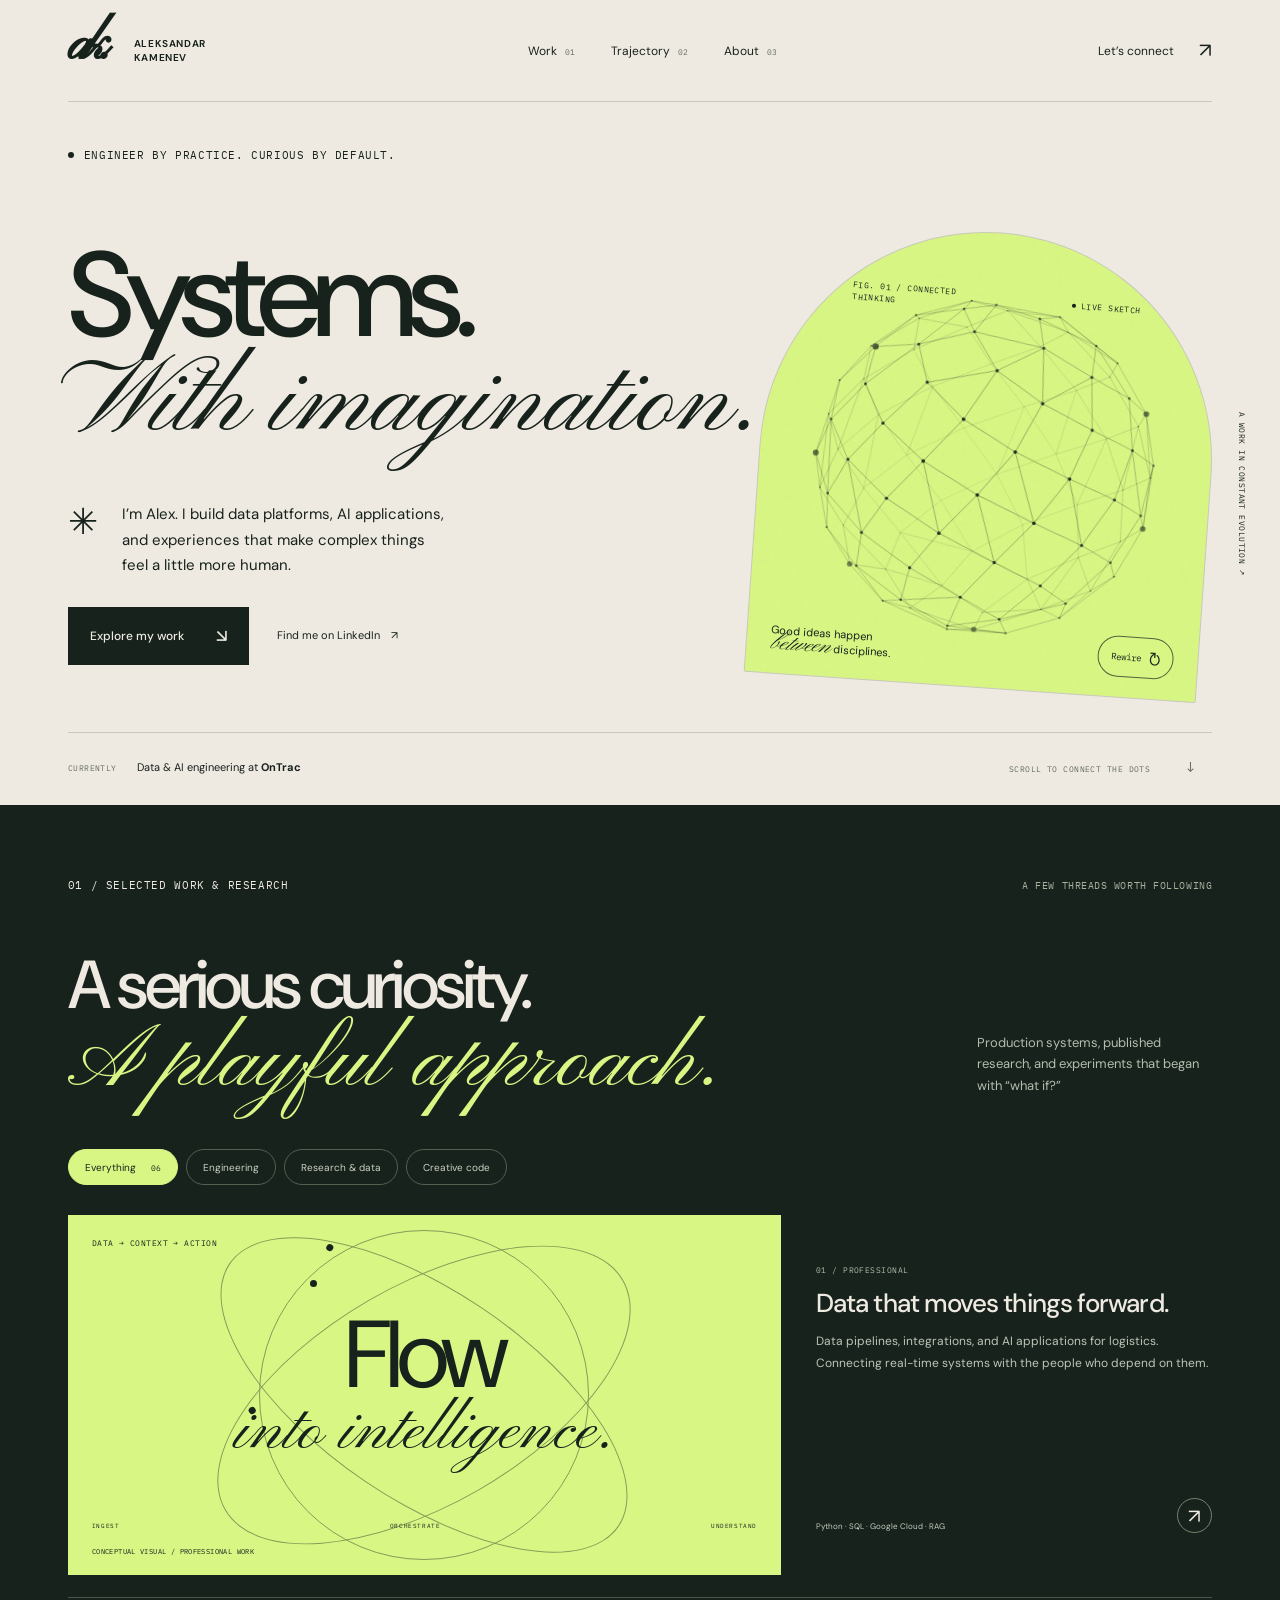
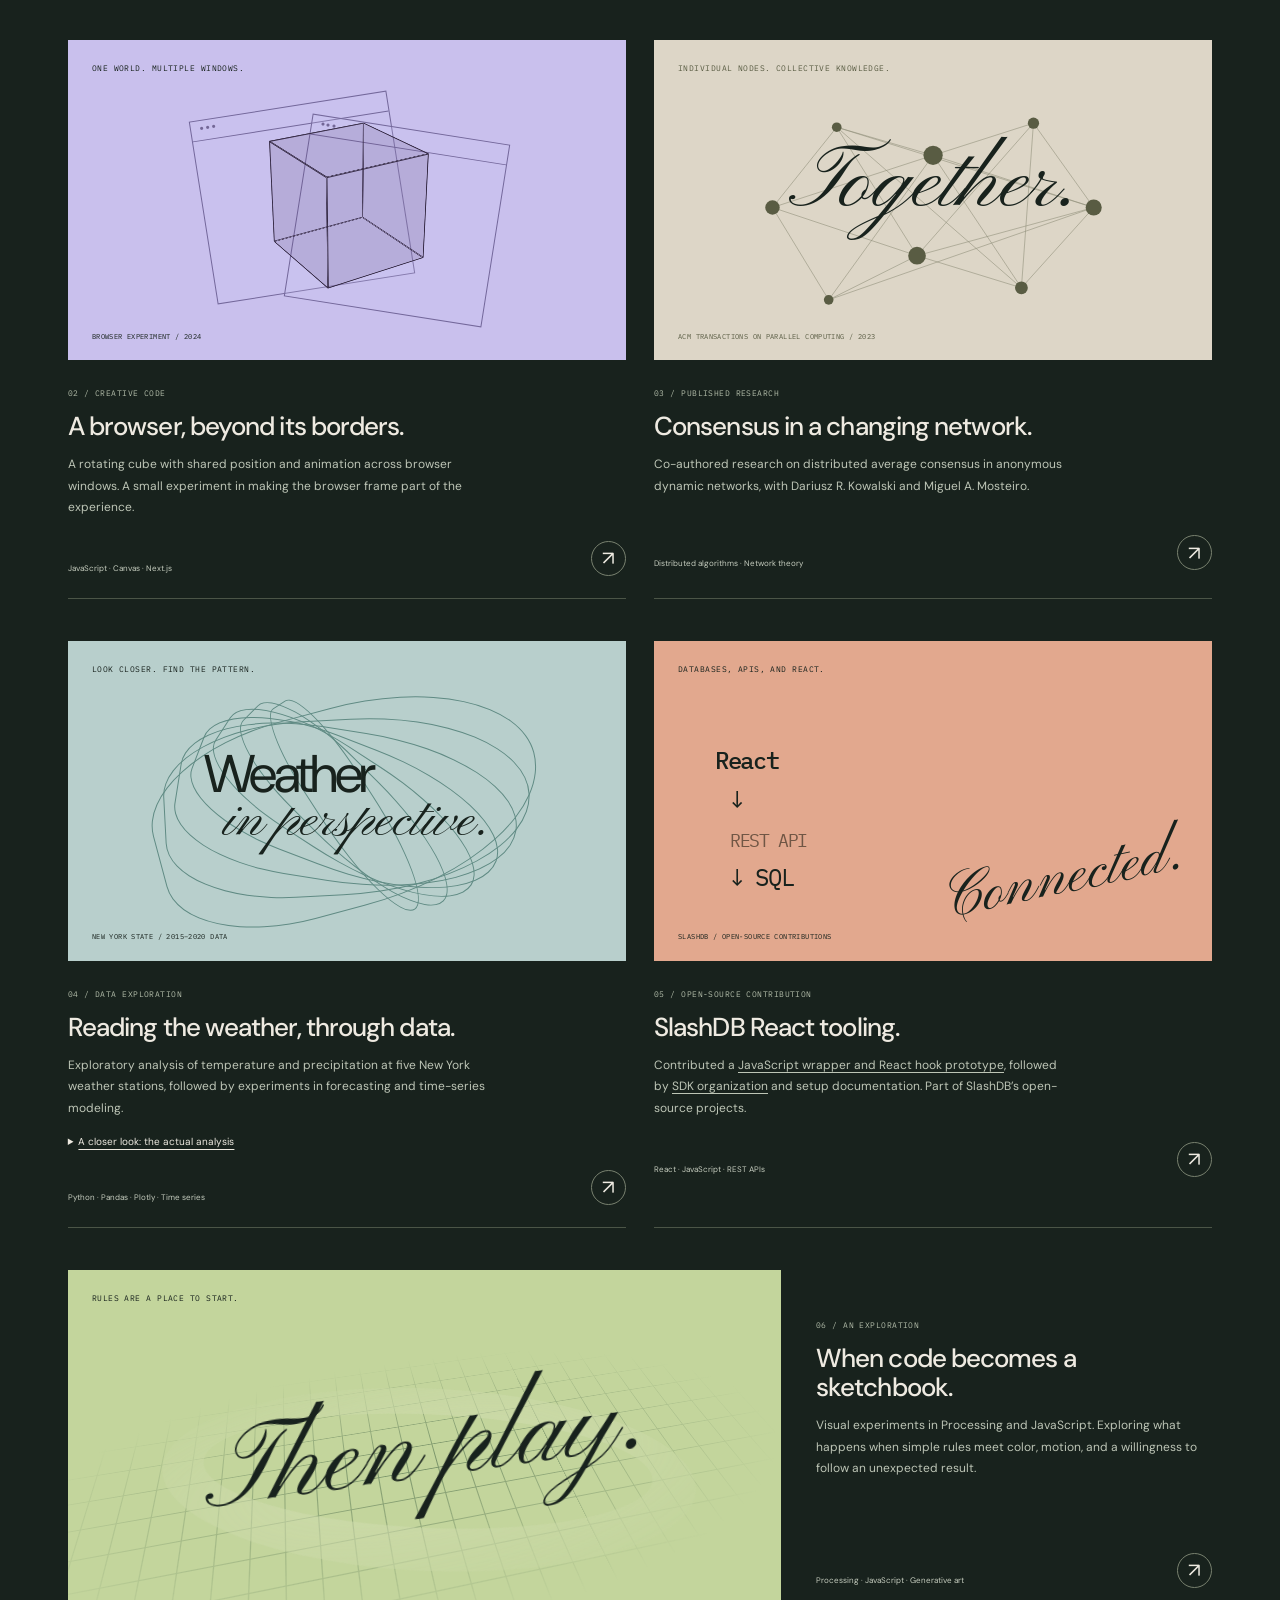
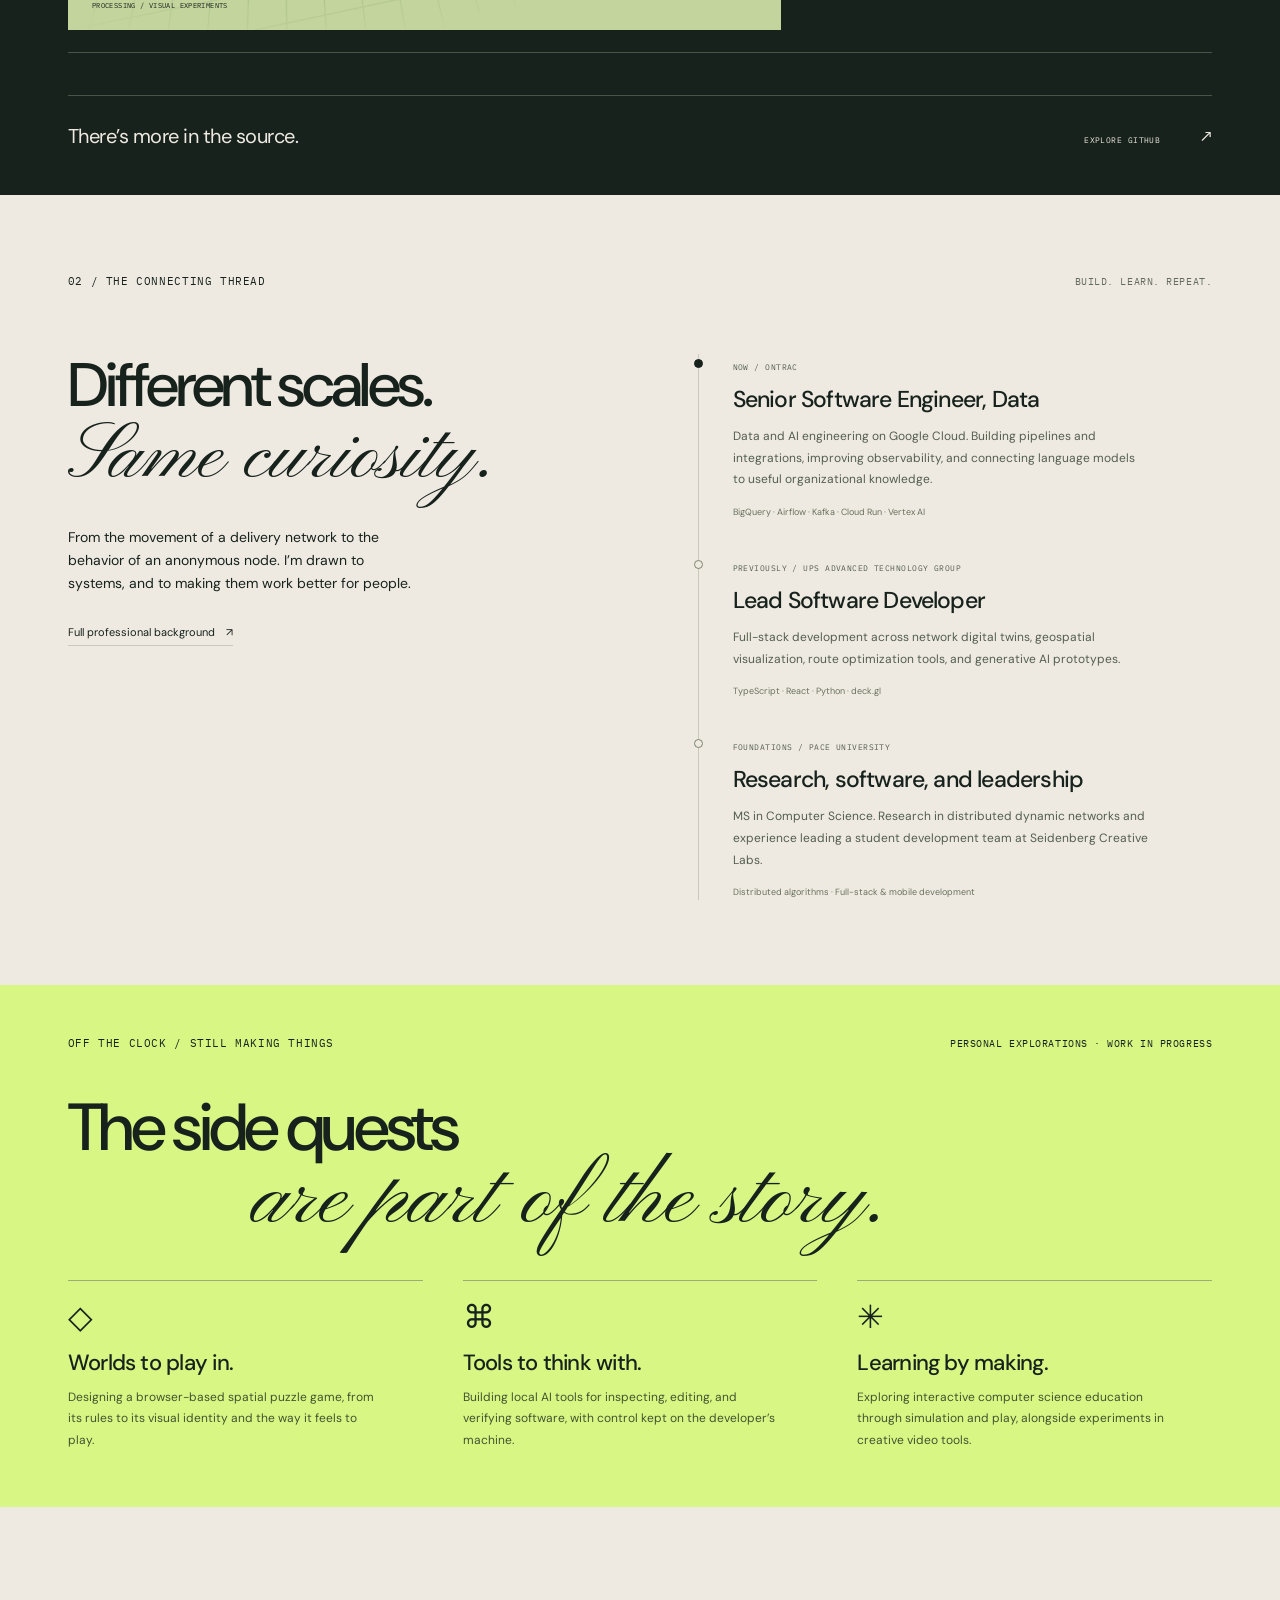
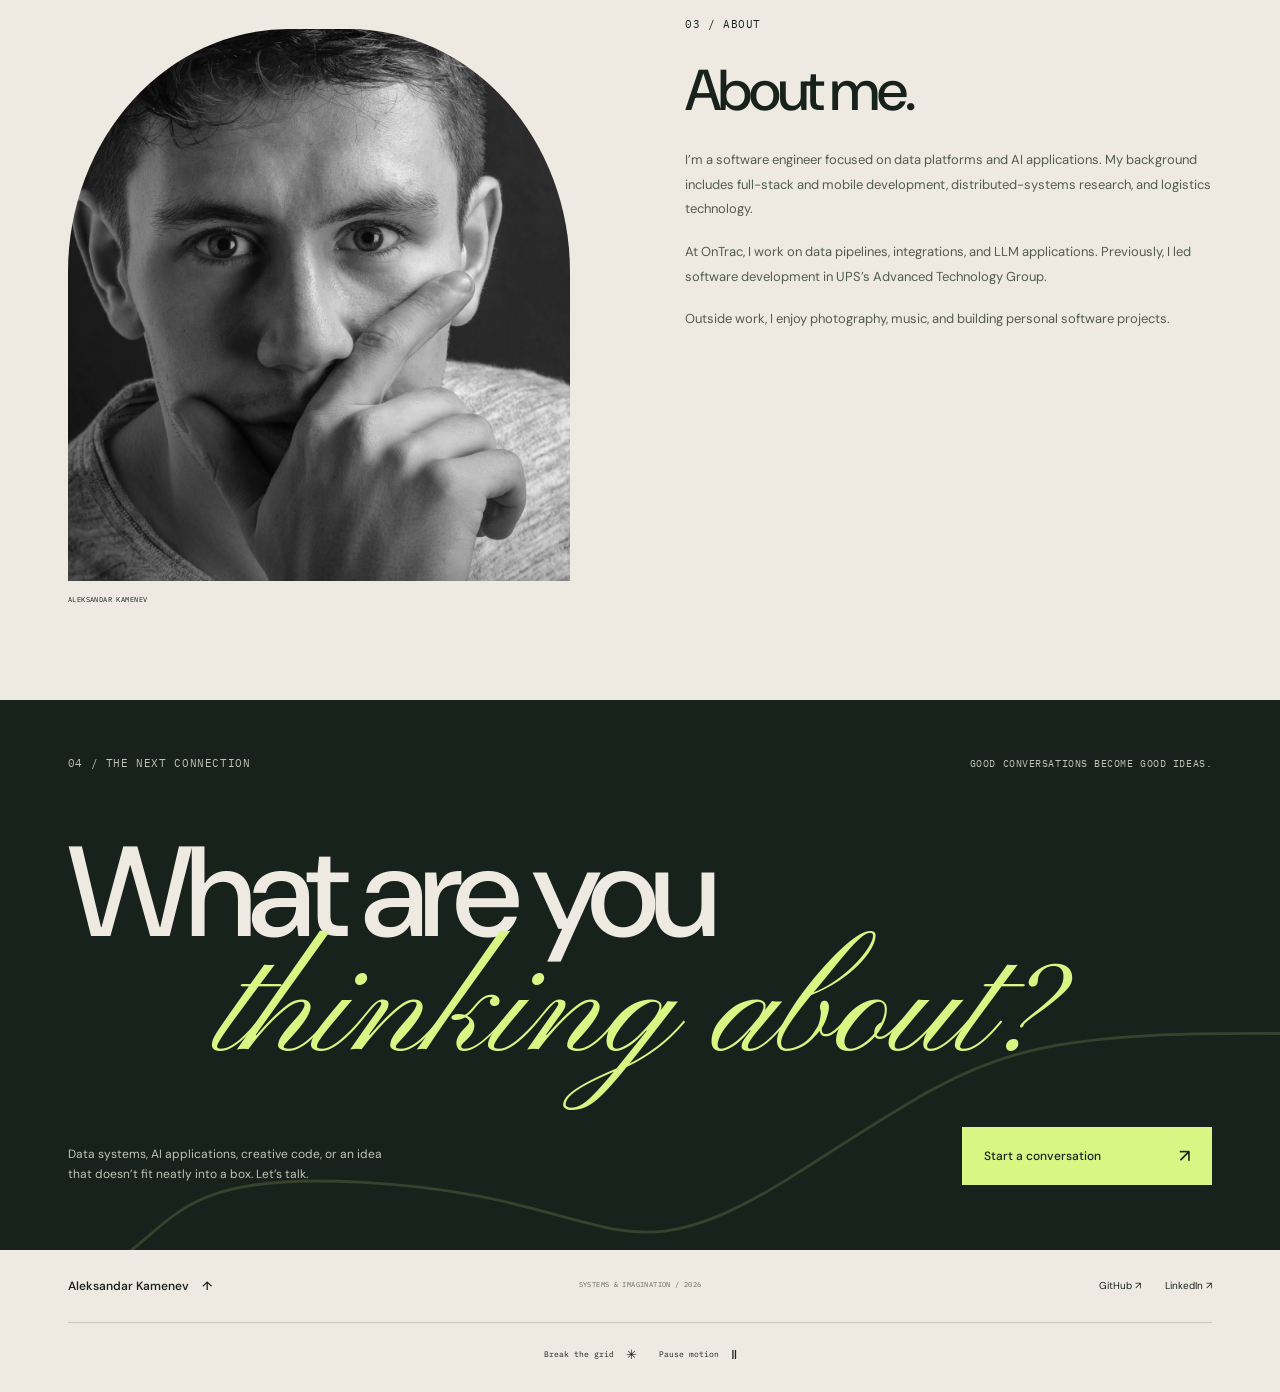
==== index.html @ 1efc1421 "Publish approved portfolio at alex-kamenev.github.io" ====
<!doctype html>
<html lang="en">
<head>
  <meta charset="utf-8">
  <meta name="viewport" content="width=device-width, initial-scale=1">
  <meta name="theme-color" content="#eeeae1">
  <title>Aleksandar Kamenev — Systems & imagination</title>
  <meta name="description" content="Aleksandar (Alex) Kamenev. Data and AI engineer, full-stack developer, researcher, and creative builder. Selected work, experiments, and a few unexpected connections.">
  <meta property="og:type" content="website">
  <meta property="og:title" content="Aleksandar Kamenev — Systems & imagination">
  <meta property="og:description" content="Data, AI, code, and curiosity. A portfolio of connected ideas by Aleksandar Kamenev.">
  <meta name="twitter:card" content="summary">
  <link rel="canonical" href="https://aleksandar-kamenev.pale-ibis-2091.chatgpt.site/">
  <meta property="og:url" content="https://aleksandar-kamenev.pale-ibis-2091.chatgpt.site/">
  <meta property="og:image" content="https://aleksandar-kamenev.pale-ibis-2091.chatgpt.site/images/Aleks.jpg">
  <meta property="og:image:alt" content="Portrait of Aleksandar Kamenev">
  <link rel="icon" type="image/svg+xml" href="assets/monogram.svg">
  <link rel="preconnect" href="https://fonts.googleapis.com">
  <link rel="preconnect" href="https://fonts.gstatic.com" crossorigin>
  <link href="https://fonts.googleapis.com/css2?family=DM+Sans:wght@400;450;500;550;600;650;700&family=IBM+Plex+Mono:wght@400;500&family=Pinyon+Script&display=swap" rel="stylesheet">
  <link rel="stylesheet" href="styles.css">
  <script src="script.js" defer></script>
</head>
<body>
  <a class="skip-link" href="#main">Skip to content</a>
  <div class="reading-progress" aria-hidden="true"></div>
  <header class="site-header">
    <a class="wordmark" href="#top" aria-label="Aleksandar Kamenev, home"><span class="monogram">ak.</span><span>ALEKSANDAR<br>KAMENEV</span></a>
    <nav aria-label="Main navigation">
      <a href="#work">Work <span>01</span></a>
      <a href="#trajectory">Trajectory <span>02</span></a>
      <a href="#about">About <span>03</span></a>
    </nav>
    <a class="header-contact" href="#contact">Let’s connect <span aria-hidden="true">↗</span></a>
  </header>

  <main id="main">
    <section class="hero section-pad" id="top" aria-labelledby="hero-title">
      <div class="eyebrow hero-eyebrow"><span class="status-dot" aria-hidden="true"></span> ENGINEER BY PRACTICE. CURIOUS BY DEFAULT.</div>
      <div class="hero-composition">
        <div class="hero-copy">
          <h1 id="hero-title">Systems.<br><span class="script hero-script">With imagination.</span></h1>
          <div class="hero-intro">
            <span class="small-cross" aria-hidden="true">✳</span>
            <p>I’m Alex. I build data platforms, AI applications, and experiences that make complex things feel a little more human.</p>
          </div>
          <div class="hero-actions"><a class="button button-dark" href="#work">Explore my work <span aria-hidden="true">↘</span></a><a class="text-link" href="https://www.linkedin.com/in/aleksandar-kamenev/" target="_blank" rel="noopener noreferrer">Find me on LinkedIn <span aria-hidden="true">↗</span></a></div>
        </div>
        <figure class="network-art">
          <div class="art-topline mono"><span>FIG. 01 / CONNECTED THINKING</span><span class="live-label"><i aria-hidden="true"></i> LIVE SKETCH</span></div>
          <canvas id="network" aria-hidden="true"></canvas>
          <svg class="network-fallback" viewBox="0 0 500 500" aria-hidden="true"><g fill="none" stroke="currentColor" stroke-width=".7"><ellipse cx="250" cy="250" rx="185" ry="190"/><ellipse cx="250" cy="250" rx="120" ry="190"/><ellipse cx="250" cy="250" rx="45" ry="190"/><ellipse cx="250" cy="250" rx="185" ry="60"/><ellipse cx="250" cy="250" rx="185" ry="135"/><path d="M65 250h370M250 60v380M90 130l320 240M90 370l320-240"/></g></svg>
          <div class="art-caption"><p>Good ideas happen<br><em>between</em> disciplines.</p><button class="rewire" type="button" aria-label="Rewire the interactive network" hidden>Rewire <span aria-hidden="true">↻</span></button></div>
          <figcaption class="sr-only">An interactive, generative network drawing. Move your pointer over it to change its perspective, or use the Rewire button to create a new arrangement.</figcaption>
        </figure>
        <span class="hero-side-note mono" aria-hidden="true">A WORK IN CONSTANT EVOLUTION ↗</span>
      </div>
      <div class="hero-baseline"><p><span class="mono">CURRENTLY</span> Data & AI engineering at <strong>OnTrac</strong></p><a href="#work" class="scroll-note mono">SCROLL TO CONNECT THE DOTS <span aria-hidden="true">↓</span></a></div>
    </section>

    <section class="work section-pad" id="work" aria-labelledby="work-title">
      <div class="section-heading"><span class="eyebrow">01 / SELECTED WORK & RESEARCH</span><span class="mono muted">A FEW THREADS WORTH FOLLOWING</span></div>
      <div class="work-title-row"><h2 id="work-title">A serious curiosity.<br><span class="script">A playful approach.</span></h2><p>Production systems, published research, and experiments that began with “what if?”</p></div>
      <div class="filters" role="group" aria-label="Filter selected work" hidden><button type="button" class="active" aria-pressed="true" data-filter="all">Everything <span>06</span></button><button type="button" aria-pressed="false" data-filter="engineering">Engineering</button><button type="button" aria-pressed="false" data-filter="research">Research & data</button><button type="button" aria-pressed="false" data-filter="creative">Creative code</button></div>
      <p id="filter-status" class="sr-only" role="status" aria-live="polite"></p>

      <div class="projects">
        <article class="project project-wide" data-category="engineering" id="data-ai">
          <div class="project-visual data-visual" aria-hidden="true">
            <div class="data-orbit orbit-one"></div><div class="data-orbit orbit-two"></div><div class="data-orbit orbit-three"></div>
            <span class="diagram-label mono">DATA → CONTEXT → ACTION</span>
            <div class="data-core">Flow<span class="script">into intelligence.</span></div>
            <div class="data-nodes mono"><span>INGEST</span><span>ORCHESTRATE</span><span>UNDERSTAND</span></div>
            <span class="visual-footnote mono">CONCEPTUAL VISUAL / PROFESSIONAL WORK</span>
          </div>
          <div class="project-info"><div><span class="project-number mono">01 / PROFESSIONAL</span><h3>Data that moves things forward.</h3><p>Data pipelines, integrations, and AI applications for logistics. Connecting real-time systems with the people who depend on them.</p></div><div class="project-bottom"><span class="tags">Python · SQL · Google Cloud · RAG</span><a href="#trajectory" class="round-link" aria-label="Read about my professional work"><span aria-hidden="true">↗</span></a></div></div>
        </article>

        <article class="project" data-category="creative" id="shared-windows">
          <a class="project-visual cube-visual" href="https://github.com/Alex-Kamenev/browser-window-shared-view-cube-rotation-animation" target="_blank" rel="noopener noreferrer" aria-label="View the shared browser windows experiment on GitHub"><span class="diagram-label mono">ONE WORLD. MULTIPLE WINDOWS.</span><div class="window-frame frame-one"><span class="window-dots">•••</span></div><div class="window-frame frame-two"><span class="window-dots">•••</span></div><div class="cube-stage" aria-hidden="true"><div class="cube"><i></i><i></i><i></i><i></i><i></i><i></i></div></div><span class="visual-footnote mono">BROWSER EXPERIMENT / 2024</span></a>
          <div class="project-info"><div><span class="project-number mono">02 / CREATIVE CODE</span><h3>A browser, beyond its borders.</h3><p>A rotating cube with shared position and animation across browser windows. A small experiment in making the browser frame part of the experience.</p></div><div class="project-bottom"><span class="tags">JavaScript · Canvas · Next.js</span><a href="https://github.com/Alex-Kamenev/browser-window-shared-view-cube-rotation-animation" target="_blank" rel="noopener noreferrer" class="round-link" aria-label="View shared browser windows source on GitHub">↗</a></div></div>
        </article>

        <article class="project" data-category="research" id="consensus">
          <a class="project-visual research-visual" href="https://doi.org/10.1145/3593426" target="_blank" rel="noopener noreferrer" aria-label="Read the published average consensus research"><span class="diagram-label mono">INDIVIDUAL NODES. COLLECTIVE KNOWLEDGE.</span><svg viewBox="0 0 560 330" aria-hidden="true"><g class="consensus-lines" fill="none" stroke="currentColor"><path d="M80 165 160 65 280 100 405 60 480 165 390 265 260 225 150 280 80 165 280 100 390 265 405 60 260 225 160 65 480 165 150 280"/><path d="m80 165 180 60 220-60M160 65l230 200M150 280l130-180 200 65"/></g><g class="consensus-nodes" fill="currentColor"><circle cx="80" cy="165" r="9"/><circle cx="160" cy="65" r="6"/><circle cx="280" cy="100" r="12"/><circle cx="405" cy="60" r="7"/><circle cx="480" cy="165" r="10"/><circle cx="390" cy="265" r="8"/><circle cx="260" cy="225" r="11"/><circle cx="150" cy="280" r="6"/></g></svg><span class="research-word script" aria-hidden="true">Together.</span><span class="visual-footnote mono">ACM TRANSACTIONS ON PARALLEL COMPUTING / 2023</span></a>
          <div class="project-info"><div><span class="project-number mono">03 / PUBLISHED RESEARCH</span><h3>Consensus in a changing network.</h3><p>Co-authored research on distributed average consensus in anonymous dynamic networks, with Dariusz R. Kowalski and Miguel A. Mosteiro.</p></div><div class="project-bottom"><span class="tags">Distributed algorithms · Network theory</span><a href="https://doi.org/10.1145/3593426" target="_blank" rel="noopener noreferrer" class="round-link" aria-label="Read Faster Supervised Average Consensus, published in 2023">↗</a></div></div>
        </article>

        <article class="project" data-category="research" id="weather">
          <a class="project-visual weather-visual" href="https://github.com/Alex-Kamenev/Weather_Data_EDA_2015_2020" target="_blank" rel="noopener noreferrer" aria-label="View the New York weather data analysis on GitHub"><span class="diagram-label mono">LOOK CLOSER. FIND THE PATTERN.</span><div class="weather-rings" aria-hidden="true"><i></i><i></i><i></i><i></i><i></i><i></i><i></i></div><span class="weather-word">Weather<span class="script">in perspective.</span></span><span class="visual-footnote mono">NEW YORK STATE / 2015–2020 DATA</span></a>
          <div class="project-info"><div><span class="project-number mono">04 / DATA EXPLORATION</span><h3>Reading the weather, through data.</h3><p>Exploratory analysis of temperature and precipitation at five New York weather stations, followed by experiments in forecasting and time-series modeling.</p><details class="analysis-details"><summary>A closer look: the actual analysis</summary><img src="assets/weather-analysis.png" alt="Time-series plot of daily high and low temperatures in degrees Fahrenheit at Buffalo Niagara International, New York, from 2015 to 2020" width="1200" loading="lazy"><p>An original output from the <a href="https://github.com/Alex-Kamenev/Weather_Data_EDA_2015_2020/blob/main/Weather_Project.ipynb" target="_blank" rel="noopener noreferrer">weather exploration notebook</a>. Station-level observations over a short period; this chart alone does not establish a long-term climate trend. Related work: <a href="https://github.com/Alex-Kamenev/Weather_Data_Prediction_Models" target="_blank" rel="noopener noreferrer">forecasting models</a> and <a href="https://github.com/Alex-Kamenev/SunSpots_Time_Series_FBProphet" target="_blank" rel="noopener noreferrer">sunspot time series</a>.</p></details></div><div class="project-bottom"><span class="tags">Python · Pandas · Plotly · Time series</span><a href="https://github.com/Alex-Kamenev/Weather_Data_EDA_2015_2020" target="_blank" rel="noopener noreferrer" class="round-link" aria-label="View weather data research source on GitHub">↗</a></div></div>
        </article>

        <article class="project" data-category="engineering" id="slashdb">
          <a class="project-visual hook-visual" href="https://github.com/SlashDB/react-slashdb" target="_blank" rel="noopener noreferrer" aria-label="View SlashDB’s React SDK on GitHub"><span class="diagram-label mono">DATABASES, APIS, AND REACT.</span><div class="hook-code" aria-hidden="true"><strong>React</strong><br><span class="code-indent">↓</span><br><span class="code-indent code-detail">REST API</span><br><span class="code-indent">↓ SQL</span></div><span class="hook-script script" aria-hidden="true">Connected.</span><span class="visual-footnote mono">SLASHDB / OPEN-SOURCE CONTRIBUTIONS</span></a>
          <div class="project-info"><div><span class="project-number mono">05 / OPEN-SOURCE CONTRIBUTION</span><h3>SlashDB React tooling.</h3><p>Contributed a <a href="https://github.com/SlashDB/Slashbd_React_Projects/pull/1" target="_blank" rel="noopener noreferrer">JavaScript wrapper and React hook prototype</a>, followed by <a href="https://github.com/SlashDB/react-slashdb/commit/46d972443224832517be9b788fba9d123391c62f" target="_blank" rel="noopener noreferrer">SDK organization</a> and setup documentation. Part of SlashDB’s open-source projects.</p></div><div class="project-bottom"><span class="tags">React · JavaScript · REST APIs</span><a href="https://github.com/SlashDB/react-slashdb/commits?author=Alex-Kamenev" target="_blank" rel="noopener noreferrer" class="round-link" aria-label="View my public contributions to SlashDB’s React SDK">↗</a></div></div>
        </article>

        <article class="project project-wide project-last" data-category="creative" id="generative">
          <a class="project-visual generative-visual" href="https://github.com/Alex-Kamenev/Processing-Projects" target="_blank" rel="noopener noreferrer" aria-label="Explore my Processing experiments on GitHub"><span class="diagram-label mono">RULES ARE A PLACE TO START.</span><div class="generative-grid" aria-hidden="true"></div><span class="generative-script script" aria-hidden="true">Then play.</span><span class="visual-footnote mono">PROCESSING / VISUAL EXPERIMENTS</span></a>
          <div class="project-info"><div><span class="project-number mono">06 / AN EXPLORATION</span><h3>When code becomes a sketchbook.</h3><p>Visual experiments in Processing and JavaScript. Exploring what happens when simple rules meet color, motion, and a willingness to follow an unexpected result.</p></div><div class="project-bottom"><span class="tags">Processing · JavaScript · Generative art</span><a href="https://github.com/Alex-Kamenev/Processing-Projects" target="_blank" rel="noopener noreferrer" class="round-link" aria-label="Explore Processing source on GitHub">↗</a></div></div>
        </article>
      </div>
      <a class="all-repos" href="https://github.com/Alex-Kamenev?tab=repositories" target="_blank" rel="noopener noreferrer"><span>There’s more in the source.</span><span class="mono">EXPLORE GITHUB <span aria-hidden="true">↗</span></span></a>
    </section>

    <section class="trajectory section-pad" id="trajectory" aria-labelledby="trajectory-title">
      <div class="section-heading"><span class="eyebrow">02 / THE CONNECTING THREAD</span><span class="mono muted">BUILD. LEARN. REPEAT.</span></div>
      <div class="trajectory-layout"><div class="trajectory-intro"><h2 id="trajectory-title">Different scales.<br><span class="script">Same curiosity.</span></h2><p>From the movement of a delivery network to the behavior of an anonymous node. I’m drawn to systems, and to making them work better for people.</p><a class="text-link" href="https://www.linkedin.com/in/aleksandar-kamenev/" target="_blank" rel="noopener noreferrer">Full professional background <span aria-hidden="true">↗</span></a></div>
      <div class="experience-list">
        <article class="experience"><div class="experience-marker" aria-hidden="true"></div><span class="mono">NOW / ONTRAC</span><h3>Senior Software Engineer, Data</h3><p>Data and AI engineering on Google Cloud. Building pipelines and integrations, improving observability, and connecting language models to useful organizational knowledge.</p><p class="experience-tools">BigQuery · Airflow · Kafka · Cloud Run · Vertex AI</p></article>
        <article class="experience"><div class="experience-marker" aria-hidden="true"></div><span class="mono">PREVIOUSLY / UPS ADVANCED TECHNOLOGY GROUP</span><h3>Lead Software Developer</h3><p>Full-stack development across network digital twins, geospatial visualization, route optimization tools, and generative AI prototypes.</p><p class="experience-tools">TypeScript · React · Python · deck.gl</p></article>
        <article class="experience"><div class="experience-marker" aria-hidden="true"></div><span class="mono">FOUNDATIONS / PACE UNIVERSITY</span><h3>Research, software, and leadership</h3><p>MS in Computer Science. Research in distributed dynamic networks and experience leading a student development team at Seidenberg Creative Labs.</p><p class="experience-tools">Distributed algorithms · Full-stack & mobile development</p></article>
      </div></div>
    </section>

    <section class="outside section-pad" aria-labelledby="outside-title">
      <div class="section-heading"><span class="eyebrow">OFF THE CLOCK / STILL MAKING THINGS</span><span class="mono">PERSONAL EXPLORATIONS · WORK IN PROGRESS</span></div>
      <h2 id="outside-title">The side quests<br><span class="script">are part of the story.</span></h2>
      <div class="explorations"><article><span class="exploration-icon" aria-hidden="true">◇</span><h3>Worlds to play in.</h3><p>Designing a browser-based spatial puzzle game, from its rules to its visual identity and the way it feels to play.</p></article><article><span class="exploration-icon" aria-hidden="true">⌘</span><h3>Tools to think with.</h3><p>Building local AI tools for inspecting, editing, and verifying software, with control kept on the developer’s machine.</p></article><article><span class="exploration-icon" aria-hidden="true">✳</span><h3>Learning by making.</h3><p>Exploring interactive computer science education through simulation and play, alongside experiments in creative video tools.</p></article></div>
    </section>

    <section class="about section-pad" id="about" aria-labelledby="about-title">
      <div class="about-photo"><img src="images/Aleks.jpg" alt="Portrait of Aleksandar Kamenev" width="1356" height="1356" loading="lazy"><span class="photo-caption mono">ALEKSANDAR KAMENEV</span></div>
      <div class="about-copy"><span class="eyebrow">03 / ABOUT</span><h2 id="about-title">About me.</h2><p>I’m a software engineer focused on data platforms and AI applications. My background includes full-stack and mobile development, distributed-systems research, and logistics technology.</p><p>At OnTrac, I work on data pipelines, integrations, and LLM applications. Previously, I led software development in UPS’s Advanced Technology Group.</p><p>Outside work, I enjoy photography, music, and building personal software projects.</p></div>
    </section>

    <section class="contact section-pad" id="contact" aria-labelledby="contact-title">
      <div class="section-heading"><span class="eyebrow">04 / THE NEXT CONNECTION</span><span class="mono">GOOD CONVERSATIONS BECOME GOOD IDEAS.</span></div>
      <h2 id="contact-title">What are you<br><span class="script">thinking about?</span></h2><div class="contact-bottom"><p>Data systems, AI applications, creative code, or an idea that doesn’t fit neatly into a box. Let’s talk.</p><a class="button button-light" href="https://www.linkedin.com/in/aleksandar-kamenev/" target="_blank" rel="noopener noreferrer">Start a conversation <span aria-hidden="true">↗</span></a></div>
      <svg class="contact-line" viewBox="0 0 1000 120" fill="none" aria-hidden="true"><path d="M0 98C191 98 116 8 301 44s164 103 311 36S768 0 1000 36" stroke="currentColor" stroke-width="2"/></svg>
    </section>
  </main>
  <footer class="site-footer"><a class="footer-name" href="#top">Aleksandar Kamenev <span aria-hidden="true">↑</span></a><p class="mono">SYSTEMS & IMAGINATION / <span id="year">2026</span></p><div class="footer-links"><a href="https://github.com/Alex-Kamenev" target="_blank" rel="noopener noreferrer">GitHub ↗</a><a href="https://www.linkedin.com/in/aleksandar-kamenev/" target="_blank" rel="noopener noreferrer">LinkedIn ↗</a></div><div class="site-controls" hidden><button id="grid-toggle" type="button" aria-pressed="false">Break the grid <span aria-hidden="true">✳</span></button><button id="motion-toggle" type="button" aria-pressed="false">Pause motion <span aria-hidden="true">Ⅱ</span></button></div></footer>
  <p class="grid-message script" aria-hidden="true">Stay curious.</p>
</body>
</html>
---- styles.css ----
:root{--paper:#eeeae1;--ink:#18221d;--muted:#646b61;--line:#c8c9ba;--acid:#d8f684;--purple:#c9c0ed;--mono:'IBM Plex Mono',monospace;--sans:'DM Sans',sans-serif;--script:'Pinyon Script','Brush Script MT',cursive;--pad:clamp(24px,5.3vw,88px)}
*,*::before,*::after{box-sizing:border-box}html{scroll-behavior:smooth;scroll-padding-top:95px}body{margin:0;background:var(--paper);color:var(--ink);font-family:var(--sans);-webkit-font-smoothing:antialiased}a{color:inherit;text-decoration:none}button{font:inherit;color:inherit;cursor:pointer}button,a{-webkit-tap-highlight-color:transparent}button{border:0}a:focus-visible,button:focus-visible,summary:focus-visible{outline:3px solid #8a4ce2;outline-offset:6px}::selection{background:var(--acid);color:var(--ink)}[hidden]{display:none!important}.sr-only{position:absolute;width:1px;height:1px;padding:0;margin:-1px;overflow:hidden;clip:rect(0,0,0,0);white-space:nowrap;border:0}.skip-link{position:fixed;top:12px;left:12px;transform:translateY(-160%);z-index:50;padding:14px 20px;background:var(--acid)}.skip-link:focus{transform:none}.reading-progress{height:3px;position:fixed;inset:0 auto auto 0;width:0;background:#718e32;z-index:40;pointer-events:none}.section-pad{padding-left:var(--pad);padding-right:var(--pad)}.mono,.eyebrow{font-family:var(--mono);font-size:10px;line-height:1.5;font-weight:400;letter-spacing:.055em}.eyebrow{font-size:11px}.script{font-family:var(--script);font-weight:400;letter-spacing:0}.muted{color:var(--muted)}p{font-size:16px;line-height:1.65;margin:0}h1,h2,h3{margin:0;font-weight:500;letter-spacing:-.055em}h2{font-size:clamp(42px,5.7vw,84px);line-height:1.03}.site-header{height:102px;margin:0 var(--pad);border-bottom:1px solid var(--line);display:flex;align-items:center;justify-content:space-between;gap:30px}.wordmark{display:flex;align-items:center;gap:14px;font-size:10px;letter-spacing:.06em;font-weight:650;line-height:1.35}.monogram{font-family:var(--script);font-size:55px;line-height:1;letter-spacing:-7px;width:52px;margin-top:-9px}.site-header nav{display:flex;gap:36px;font-size:12px}.site-header nav a{display:flex;gap:8px;align-items:baseline}.site-header nav span{font:8px var(--mono);color:var(--muted)}.site-header nav a:hover,.header-contact:hover,.text-link:hover{text-decoration:underline;text-underline-offset:5px}.header-contact{font-size:12px;display:flex;gap:25px}.header-contact span{font-size:20px;line-height:.7}.hero{position:relative;padding-top:45px;overflow:hidden}.hero-eyebrow{display:flex;align-items:center;gap:10px}.status-dot{width:6px;height:6px;background:var(--ink);border-radius:50%}.hero-composition{position:relative;display:grid;grid-template-columns:1.27fr 1fr;min-height:540px;padding-top:52px;align-items:start}.hero-copy{position:relative;z-index:2;padding-top:24px}.hero h1{font-size:clamp(80px,9.4vw,150px);line-height:.92;letter-spacing:-.065em}.hero-script{display:block;position:relative;font-size:clamp(73px,8.45vw,135px);line-height:.85;white-space:nowrap;margin-top:9px;margin-left:-7px;width:123%;z-index:3}.hero-intro{display:flex;gap:24px;align-items:start;max-width:430px;margin-top:51px}.hero-intro p{font-size:15px;max-width:330px;line-height:1.7}.small-cross{font-size:36px;line-height:1.1;font-weight:400}.hero-actions{display:flex;align-items:center;gap:28px;margin-top:28px}.button{display:inline-flex;justify-content:space-between;align-items:center;gap:32px;padding:17px 22px;font-size:12px;font-weight:500;min-height:50px}.button-dark{background:var(--ink);color:var(--paper)}.button-dark:hover{background:#334a38}.button span{font-size:18px}.text-link{font-size:11px;line-height:1.6}.text-link span{margin-left:8px}.network-art{height:456px;margin:0;position:relative;border:1px solid var(--line);border-radius:50% 50% 2px 2px;background:var(--acid);overflow:hidden;transform:rotate(4deg);align-self:center;isolation:isolate}.network-art::after{content:'';position:absolute;inset:0;pointer-events:none;background-image:url("data:image/svg+xml,%3Csvg viewBox='0 0 120 120' xmlns='http://www.w3.org/2000/svg'%3E%3Cfilter id='n'%3E%3CfeTurbulence type='fractalNoise' baseFrequency='.8' numOctaves='3' stitchTiles='stitch'/%3E%3C/filter%3E%3Cpath fill='%23000' opacity='.07' filter='url(%23n)' d='M0 0h120v120H0z'/%3E%3C/svg%3E");opacity:.4;mix-blend-mode:multiply;z-index:2}.art-topline{position:absolute;top:25px;left:27px;right:27px;display:flex;justify-content:space-between;gap:15px;z-index:3;font-size:8px}.art-topline>span:first-child{max-width:130px}.live-label{display:flex;align-items:center;gap:5px;white-space:nowrap}.live-label i{width:4px;height:4px;background:currentColor;border-radius:50%}#network,.network-fallback{position:absolute;inset:35px 0 20px;width:100%;height:calc(100% - 55px)}#network{z-index:1}.network-art.canvas-ready .network-fallback{display:none}.art-caption{position:absolute;bottom:20px;left:24px;right:24px;display:flex;justify-content:space-between;align-items:end;gap:16px;z-index:3}.art-caption p{font-size:11px;line-height:1.35}.art-caption em{font-family:var(--script);font-size:23px;line-height:.5}.rewire{border:1px solid #53633d;background:var(--acid);border-radius:40px;font:9px var(--mono);padding:8px 12px;display:flex;align-items:center;gap:9px;min-height:35px}.rewire:hover{background:var(--ink);color:var(--acid)}.rewire span{font-size:18px}.hero-side-note{position:absolute;right:-36px;top:46%;writing-mode:vertical-rl;font-size:8px}.hero-baseline{display:flex;align-items:center;justify-content:space-between;border-top:1px solid var(--line);padding:23px 0 27px;margin-top:28px;gap:24px}.hero-baseline p{font-size:11px}.hero-baseline .mono{margin-right:17px;font-size:8px;color:var(--muted)}.scroll-note{font-size:8px}.scroll-note span{font-size:15px;margin-left:30px}.work{padding-top:72px;padding-bottom:45px;background:var(--ink);color:var(--paper)}.section-heading{display:flex;justify-content:space-between;gap:20px;align-items:baseline}.work .muted{color:#aab09e}.work-title-row{display:flex;justify-content:space-between;gap:40px;align-items:end;margin:57px 0 45px}.work h2{font-size:clamp(40px,5.3vw,80px)}.work h2 .script{display:block;font-size:1.32em;line-height:.88;margin-top:5px;color:var(--acid)}.work-title-row>p{font-size:13px;max-width:235px;margin-bottom:8px;color:#b4bcad}.filters{display:flex;gap:8px;padding-bottom:30px;flex-wrap:wrap}.filters button{background:transparent;color:#cbd1c1;border:1px solid #53604f;border-radius:40px;font-size:10px;padding:9px 16px;min-height:36px}.filters button.active,.filters button:hover{background:var(--acid);border-color:var(--acid);color:var(--ink)}.filters button span{font:8px var(--mono);margin-left:12px}.projects{display:grid;grid-template-columns:1fr 1fr;column-gap:28px;row-gap:42px}.project{min-width:0;border-bottom:1px solid #4b5547;padding-bottom:22px}.project-wide{grid-column:span 2;display:grid;grid-template-columns:1.8fr 1fr;gap:35px;align-items:center}.project-visual{display:block;width:100%;height:320px;position:relative;overflow:hidden;color:var(--ink);transition:filter .3s}.project-visual:hover{filter:brightness(1.04)}.project-wide .project-visual{height:360px}.diagram-label{position:absolute;left:24px;top:22px;font-size:8px;z-index:3;max-width:calc(100% - 48px)}.visual-footnote{position:absolute;bottom:18px;left:24px;font-size:7px;z-index:3;max-width:calc(100% - 48px)}.project-info{padding-top:20px;display:flex;flex-direction:column;justify-content:space-between;min-height:210px}.project-wide .project-info{padding:12px 0;min-height:300px}.project-number{font-size:8px;color:#b2bca9}.project h3{font-size:26px;line-height:1.15;letter-spacing:-.035em;margin:11px 0 12px}.project p{font-size:12px;line-height:1.8;color:#bdc5b6;max-width:420px}.project-bottom{display:flex;align-items:end;justify-content:space-between;gap:15px;margin-top:22px}.tags{font-size:8px;color:#c6cdbf;line-height:1.7}.round-link{flex-shrink:0;display:flex;align-items:center;justify-content:center;border:1px solid #78816f;width:35px;height:35px;border-radius:50%;font-size:20px;transition:background .2s,color .2s}.round-link:hover{background:var(--acid);color:var(--ink)}.data-visual{background:var(--acid);display:flex;align-items:center;justify-content:center}.data-core{font-size:95px;letter-spacing:-.06em;line-height:.85;position:relative;z-index:2;text-align:center;transform:translateY(-5px)}.data-core .script{display:block;font-size:66px;line-height:1;margin-top:3px;white-space:nowrap}.data-orbit{position:absolute;left:50%;top:50%;width:330px;height:330px;border:1px solid #849d57;border-radius:50%;transform:translate(-50%,-50%)}.orbit-two{width:460px;height:220px;transform:translate(-50%,-50%) rotate(-30deg)}.orbit-three{width:470px;height:210px;transform:translate(-50%,-50%) rotate(34deg)}.orbit-one::after,.orbit-two::after,.orbit-three::after{content:'';position:absolute;width:7px;height:7px;background:var(--ink);border-radius:50%;top:15%;left:15%}.data-nodes{position:absolute;bottom:44px;left:24px;right:24px;display:flex;justify-content:space-between;font-size:6px;letter-spacing:.1em}.cube-visual{background:var(--purple);perspective:700px}.window-frame{position:absolute;border:1px solid #74689b;width:200px;height:185px;background:#c9c0ed33}.frame-one{left:calc(50% - 145px);top:65px;transform:rotate(-9deg)}.frame-two{left:calc(50% - 50px);top:88px;transform:rotate(9deg)}.window-frame::after{content:'';position:absolute;top:19px;left:0;right:0;border-top:1px solid #74689b}.window-dots{display:block;font-size:13px;letter-spacing:1px;margin:-1px 8px;color:#736796}.cube-stage{position:absolute;top:50%;left:50%;transform:translate(-50%,-50%);width:112px;height:112px;perspective:700px}.cube{width:100%;height:100%;position:relative;transform-style:preserve-3d;transform:rotateX(-24deg) rotateY(32deg);animation:cube-turn 20s linear infinite}.cube i{position:absolute;inset:0;border:1px solid #322741;background:#64518018;backface-visibility:visible}.cube i:nth-child(1){transform:translateZ(56px)}.cube i:nth-child(2){transform:rotateY(180deg) translateZ(56px)}.cube i:nth-child(3){transform:rotateY(90deg) translateZ(56px)}.cube i:nth-child(4){transform:rotateY(-90deg) translateZ(56px)}.cube i:nth-child(5){transform:rotateX(90deg) translateZ(56px)}.cube i:nth-child(6){transform:rotateX(-90deg) translateZ(56px)}@keyframes cube-turn{to{transform:rotateX(336deg) rotateY(392deg)}}.research-visual{background:#ddd6c7;color:#595c43}.research-visual svg{position:absolute;inset:35px 0 20px;width:100%;height:calc(100% - 55px)}.consensus-lines{stroke-width:.7;opacity:.6}.consensus-nodes{transform-origin:50% 50%;animation:node-breathe 7s ease-in-out infinite}.research-word{position:absolute;top:45%;left:50%;font-size:90px;transform:translate(-50%,-50%);color:var(--ink)}@keyframes node-breathe{50%{opacity:.45}}.weather-visual{background:#b8cfcc}.weather-word{position:absolute;top:40%;left:50%;transform:translate(-50%,-20%);font-size:53px;line-height:.9;letter-spacing:-.06em}.weather-word .script{display:block;font-size:55px;white-space:nowrap;margin-left:20px}.weather-rings{position:absolute;left:50%;top:52%;width:390px;height:200px;transform:translate(-50%,-50%) rotate(-22deg)}.weather-rings i{position:absolute;inset:0;border:1px solid #608b84;border-radius:45% 55% 60% 40%;transform:rotate(7deg)}.weather-rings i:nth-child(2){inset:12px;transform:rotate(19deg)}.weather-rings i:nth-child(3){inset:24px;transform:rotate(31deg)}.weather-rings i:nth-child(4){inset:36px;transform:rotate(43deg)}.weather-rings i:nth-child(5){inset:48px;transform:rotate(55deg)}.weather-rings i:nth-child(6){inset:60px;transform:rotate(67deg)}.weather-rings i:nth-child(7){inset:72px;transform:rotate(79deg)}.hook-visual{background:#e2a88e}.hook-code{font-family:var(--mono);position:absolute;top:100px;left:11%;font-size:clamp(15px,1.9vw,27px);line-height:1.6;letter-spacing:-.06em}.hook-code>span:first-child{color:#755342}.code-indent{margin-left:15px}.code-detail{color:#705645;font-size:.75em}.hook-code strong{font-weight:500}.hook-script{position:absolute;right:28px;bottom:44px;font-size:62px;transform:rotate(-12deg)}.generative-visual{background:#c3d59c}.generative-grid{position:absolute;inset:40px -20px 10px;background:repeating-linear-gradient(90deg,transparent 0,transparent 29px,#426343 29px,#426343 30px),repeating-linear-gradient(0deg,transparent 0,transparent 29px,#426343 29px,#426343 30px);transform:perspective(400px) rotateX(35deg) rotateZ(-12deg);opacity:.6;mask-image:radial-gradient(ellipse,#000,transparent 72%)}.generative-grid::after{content:'';position:absolute;inset:15%;border:40px solid #e7e9d080;border-radius:50%;transform:rotate(15deg)}.generative-script{position:absolute;top:50%;left:50%;transform:translate(-50%,-50%) rotate(-8deg);font-size:115px;white-space:nowrap}.all-repos{display:flex;justify-content:space-between;align-items:center;gap:20px;border-top:1px solid #4b5547;margin-top:42px;padding-top:27px}.all-repos>span:first-child{font-size:20px;letter-spacing:-.025em}.all-repos .mono{font-size:8px}.all-repos .mono span{font-size:18px;margin-left:35px}.all-repos:hover{color:var(--acid)}.trajectory{padding-top:78px;padding-bottom:85px}.trajectory-layout{display:grid;grid-template-columns:1fr 1fr;gap:9vw;margin-top:65px}.trajectory-intro h2{font-size:clamp(40px,4.8vw,73px)}.trajectory-intro .script{font-size:1.3em;line-height:1.05;display:block;white-space:nowrap}.trajectory-intro>p{font-size:14px;max-width:355px;margin:25px 0}.trajectory-intro .text-link{font-size:11px;border-bottom:1px solid var(--line);padding-bottom:6px}.experience-list{border-left:1px solid var(--line);padding-left:34px}.experience{position:relative;padding:0 0 35px}.experience:last-child{padding-bottom:0}.experience-marker{position:absolute;left:-39px;top:5px;width:9px;height:9px;border:1px solid #7b836e;background:var(--paper);border-radius:50%}.experience:first-child .experience-marker{background:var(--ink);border-color:var(--ink)}.experience .mono{font-size:8px;color:#555e50}.experience h3{font-size:23px;letter-spacing:-.035em;margin:9px 0 12px}.experience p{font-size:12px;line-height:1.8;max-width:415px;color:#545e50}.experience .experience-tools{font-size:9px;margin-top:13px;color:#69715e}.outside{padding-top:50px;padding-bottom:55px;background:var(--acid);position:relative;overflow:hidden}.outside h2{font-size:clamp(40px,5.2vw,78px);margin:42px 0 45px}.outside h2 .script{font-size:1.35em;line-height:.75;display:block;margin-left:16%;margin-top:5px}.explorations{display:grid;grid-template-columns:repeat(3,1fr);gap:40px}.explorations article{border-top:1px solid #9cad76;padding-top:20px;position:relative}.exploration-icon{font-size:32px;display:block;margin-bottom:15px;line-height:1}.explorations h3{font-size:22px;letter-spacing:-.035em;margin-bottom:10px}.explorations p{font-size:12px;line-height:1.8;max-width:315px;color:#435330}.about{padding-top:105px;padding-bottom:95px;display:grid;grid-template-columns:1fr 1.05fr;gap:9vw;align-items:start}.about-photo{position:relative;margin-top:17px}.about-photo img{display:block;width:100%;height:auto;aspect-ratio:1/1.1;object-fit:cover;object-position:50% 25%;filter:grayscale(100%);border-radius:44% 44% 0 0}.photo-caption{font-size:7px;display:block;margin-top:14px;letter-spacing:.06em}.photo-scribble{position:absolute;bottom:8%;left:55%;font-size:95px;line-height:1;white-space:nowrap;color:var(--paper);transform:rotate(-10deg);text-shadow:1px 1px 3px #18221d44}.about-copy h2{font-size:clamp(38px,4.5vw,69px);margin:28px 0 28px}.about-copy .script{font-size:1.25em;line-height:.95;display:block;white-space:nowrap}.about-copy>p{font-size:13px;line-height:1.9;margin-bottom:18px;color:#535c50}.about-note{display:flex;align-items:start;gap:15px;border-top:1px solid var(--line);padding-top:17px;margin-top:22px}.about-note>span{font-size:34px;line-height:1}.about-note p{font-size:11px;line-height:1.6}.contact{background:var(--ink);color:var(--paper);padding-top:55px;padding-bottom:65px;position:relative;overflow:hidden}.contact .section-heading{color:#bdc5b6;position:relative;z-index:2}.contact h2{font-size:clamp(70px,10vw,152px);line-height:.87;margin:65px 0 45px;position:relative;z-index:2}.contact h2 .script{font-size:1.2em;line-height:.87;display:block;margin-left:13%;white-space:nowrap;color:var(--acid)}.contact-bottom{display:flex;justify-content:space-between;gap:35px;align-items:end;position:relative;z-index:2}.contact-bottom p{font-size:12px;max-width:340px;color:#bdc5b6}.button-light{background:var(--acid);color:var(--ink);min-width:250px}.button-light:hover{background:var(--paper)}.contact-line{position:absolute;bottom:0;left:-5%;width:110%;opacity:.15;color:var(--acid);transform:rotate(-8deg)}.site-footer{padding:28px var(--pad) 24px;display:grid;grid-template-columns:1fr auto 1fr;gap:28px;align-items:center}.footer-name{font-size:12px;font-weight:550}.footer-name span{margin-left:10px}.site-footer>.mono{font-size:7px;color:var(--muted)}.footer-links{display:flex;justify-content:end;gap:24px;font-size:10px}.footer-links a:hover{text-decoration:underline;text-underline-offset:4px}.site-controls{grid-column:1/-1;display:flex;justify-content:center;gap:22px;border-top:1px solid var(--line);padding-top:18px}.site-controls button{padding:5px 0;font:8px var(--mono);background:none;display:flex;gap:12px;align-items:center}.site-controls button:hover{text-decoration:underline;text-underline-offset:4px}.site-controls button span{font-size:13px}.grid-message{display:none;pointer-events:none}.grid-broken .network-art{transform:rotate(-9deg);border-radius:7px 50% 7px 50%}.grid-broken .project:nth-child(2n){transform:rotate(-1.8deg)}.grid-broken .project:nth-child(3n){transform:rotate(1.8deg)}.grid-broken .work-title-row h2{transform:rotate(-3deg)}.grid-broken .generative-grid{transform:perspective(400px) rotateX(25deg) rotateZ(12deg)}.grid-broken .grid-message{display:block;position:fixed;bottom:25px;right:25px;z-index:25;font-size:50px;color:var(--ink);background:var(--acid);padding:10px 24px 2px;transform:rotate(-8deg);box-shadow:0 5px 20px #18221d22}.motion-paused *, .motion-paused *::before,.motion-paused *::after{animation-play-state:paused!important;scroll-behavior:auto!important}.motion-paused .project-visual,.motion-paused .network-art{transition:none!important}
@media(min-width:1500px){body{max-width:1800px;margin:0 auto}.hero-composition{min-height:620px}.network-art{height:520px}.hero-copy{padding-top:45px}.hero-baseline{margin-top:40px}.hero h1{font-size:150px}.hero-script{font-size:135px}.project-visual{height:390px}.project-wide .project-visual{height:425px}.hook-code{font-size:29px;top:125px}.network-art{max-width:600px}.hero-intro p{font-size:17px}.hero-intro{max-width:480px}.hero-actions{margin-top:40px}}
@media(max-width:1100px){.site-header nav{gap:22px}.hero-composition{min-height:490px;grid-template-columns:1.2fr 1fr}.hero h1{font-size:100px}.hero-script{font-size:87px}.network-art{height:380px}.hero-copy{padding-top:20px}.hero-intro{margin-top:42px;gap:15px;max-width:335px}.hero-intro p{font-size:13px;max-width:285px}.hero-actions{gap:18px;flex-wrap:wrap}.hero-actions .text-link{font-size:10px}.hero-baseline{margin-top:12px}.art-topline{font-size:6px;top:20px;left:20px;right:20px}.art-topline>span:first-child{max-width:100px}.project-wide{gap:25px;grid-template-columns:1.5fr 1fr}.project-wide .project-visual{height:335px}.project h3{font-size:23px}.project p{font-size:11px}.project-visual{height:290px}.hook-code{font-size:20px;top:90px}.hook-script{font-size:51px;right:18px}.data-core{font-size:80px}.data-core .script{font-size:54px}.trajectory-layout{gap:6vw}.about{gap:6vw}.about-copy>p{font-size:12px}.photo-scribble{font-size:77px;left:45%}.research-word{font-size:75px}.generative-script{font-size:100px}.experience h3{font-size:21px}}
@media(max-width:800px){.site-header{height:84px;gap:15px}.site-header nav{gap:20px;font-size:11px}.site-header nav span{display:none}.header-contact{font-size:10px;gap:8px}.wordmark>span:last-child{display:none}.monogram{font-size:50px;width:42px}.hero{padding-top:28px}.hero-eyebrow{font-size:9px}.hero-composition{padding-top:35px;min-height:420px}.hero h1{font-size:80px}.hero-script{font-size:70px;white-space:normal;line-height:.8;width:130%;margin-left:0;margin-top:15px}.hero-copy{padding-top:15px}.hero-intro{margin-top:35px;gap:12px;max-width:305px}.hero-intro p{font-size:12px;max-width:250px}.small-cross{font-size:28px}.hero-actions{margin-top:22px;gap:18px}.button{padding:14px 16px;min-height:45px;gap:22px;font-size:11px}.network-art{height:320px;align-self:start;margin-top:10px;margin-left:5px}.hero-side-note{display:none}.art-caption p{font-size:9px}.art-caption{left:15px;right:15px;bottom:15px}.rewire{font-size:7px;padding:4px 8px;gap:5px}.art-topline>span:first-child{display:none}.art-topline{justify-content:center;top:16px}.hero-baseline{padding:20px 0;margin-top:20px}.scroll-note{font-size:6px}.scroll-note span{margin-left:8px}.hero-baseline p{font-size:9px}.hero-baseline .mono{font-size:6px;margin-right:8px}.work{padding-top:45px}.section-heading .mono{font-size:7px}.eyebrow{font-size:9px}.work-title-row{margin-top:40px;gap:25px}.work-title-row>p{font-size:11px;max-width:190px}.work h2{font-size:43px}.project-wide{grid-template-columns:1.4fr 1fr;gap:22px}.project-wide .project-visual{height:300px}.project-visual{height:255px}.projects{gap:30px 20px}.project h3{font-size:21px}.project p{font-size:11px;line-height:1.7}.project-info{min-height:205px}.project-wide .project-info{min-height:290px}.diagram-label{font-size:6px;left:16px;top:16px;max-width:calc(100% - 32px)}.visual-footnote{font-size:6px;left:16px;bottom:14px;max-width:calc(100% - 32px)}.data-core{font-size:68px}.data-core .script{font-size:45px}.data-orbit{width:270px;height:270px}.orbit-two{width:380px;height:180px}.orbit-three{width:380px;height:180px}.data-nodes{font-size:5px;left:16px;right:16px}.window-frame{width:165px;height:155px}.frame-one{left:calc(50% - 120px);top:53px}.frame-two{left:calc(50% - 40px);top:67px}.cube-stage{width:90px;height:90px}.cube i:nth-child(1){transform:translateZ(45px)}.cube i:nth-child(2){transform:rotateY(180deg) translateZ(45px)}.cube i:nth-child(3){transform:rotateY(90deg) translateZ(45px)}.cube i:nth-child(4){transform:rotateY(-90deg) translateZ(45px)}.cube i:nth-child(5){transform:rotateX(90deg) translateZ(45px)}.cube i:nth-child(6){transform:rotateX(-90deg) translateZ(45px)}.research-word{font-size:65px}.weather-word{font-size:42px}.weather-word .script{font-size:46px}.weather-rings{width:300px;height:170px}.hook-code{font-size:16px;left:9%;top:80px}.hook-script{font-size:46px;bottom:35px;right:15px}.generative-script{font-size:83px}.tags{font-size:7px}.round-link{width:30px;height:30px;font-size:18px}.trajectory{padding-top:50px;padding-bottom:55px}.trajectory-layout{margin-top:45px;gap:40px}.trajectory-intro h2{font-size:40px}.trajectory-intro .script{white-space:normal}.trajectory-intro>p{font-size:12px}.experience-list{padding-left:24px}.experience-marker{left:-29px}.experience h3{font-size:20px}.experience p{font-size:11px}.experience .mono{font-size:7px}.experience .experience-tools{font-size:8px}.outside .section-heading .mono{display:none}.outside h2{font-size:46px}.explorations{gap:25px}.explorations h3{font-size:19px}.explorations p{font-size:11px}.about{padding-top:65px;padding-bottom:65px;gap:45px}.about-copy h2{font-size:40px;margin:23px 0}.about-copy .script{white-space:normal}.about-copy>p{font-size:11px;line-height:1.8}.about-photo img{aspect-ratio:1/1.25}.photo-scribble{font-size:60px;left:22%;bottom:15%}.photo-caption{font-size:6px}.contact{padding-top:40px;padding-bottom:45px}.contact h2{font-size:90px;margin:50px 0 35px}.contact .section-heading>.mono{display:none}.contact-bottom p{font-size:11px;max-width:260px}.button-light{min-width:205px}.site-footer{gap:22px 15px}.site-footer>.mono{font-size:6px}.footer-name{font-size:10px}.footer-links{font-size:9px;gap:15px}}
@media(max-width:580px){:root{--pad:23px}html{scroll-padding-top:20px}.site-header{height:78px}.site-header nav{gap:19px;font-size:10px}.header-contact{font-size:9px;gap:8px}.header-contact span{font-size:16px}.monogram{font-size:46px;width:35px}.hero-eyebrow{font-size:7px;letter-spacing:.06em;gap:7px}.status-dot{width:5px;height:5px}.hero-composition{display:flex;flex-direction:column;padding-top:29px;min-height:auto}.hero-copy{padding:0;width:100%}.hero h1{font-size:clamp(71px,19vw,110px);line-height:.9}.hero-script{font-size:clamp(60px,15.5vw,90px);line-height:.82;white-space:nowrap;width:auto;margin-top:14px;margin-left:0;letter-spacing:-.02em}.hero-intro{margin-top:32px;max-width:355px;gap:18px}.hero-intro p{font-size:13px;line-height:1.7;max-width:300px}.small-cross{font-size:30px}.hero-actions{margin-top:24px;gap:23px;flex-wrap:nowrap}.hero-actions .button{font-size:10px;padding:14px 16px;gap:18px}.hero-actions .text-link{font-size:9px;max-width:113px}.network-art{height:340px;width:calc(100% - 36px);max-width:390px;align-self:center;margin:40px 0 10px;border-radius:50% 50% 1px 1px;transform:rotate(4deg)}.art-topline{font-size:7px;top:23px;left:20px;right:20px}.art-topline>span:first-child{display:block;max-width:115px}.art-topline{justify-content:space-between}.art-caption p{font-size:10px}.art-caption{left:19px;right:19px;bottom:17px}.rewire{font-size:8px;min-height:33px;padding:6px 10px}.hero-baseline{margin-top:30px;display:block;padding:18px 0 20px}.hero-baseline p{font-size:10px}.hero-baseline .mono{font-size:7px;margin-right:12px}.scroll-note{display:none}.work{padding-top:35px;padding-bottom:32px}.section-heading .mono{display:none}.eyebrow{font-size:8px}.work-title-row{display:block;margin:32px 0 26px}.work h2{font-size:clamp(38px,9.7vw,54px);line-height:1.05}.work h2 .script{font-size:1.3em;line-height:.9;margin-top:5px}.work-title-row>p{font-size:12px;max-width:270px;margin-top:23px;line-height:1.7}.filters{gap:7px;padding-bottom:23px}.filters button{font-size:8px;padding:8px 12px;min-height:33px}.filters button span{font-size:7px;margin-left:5px}.projects{display:block}.project{margin-bottom:30px;padding-bottom:22px}.project-wide{display:block}.project:last-child{margin-bottom:0}.project-visual,.project-wide .project-visual{height:285px}.project-info,.project-wide .project-info{padding:18px 0 0;min-height:0}.project-number{font-size:7px}.project h3{font-size:25px;margin:9px 0 10px}.project p{font-size:12px;max-width:none;line-height:1.8}.project-bottom{margin-top:18px;align-items:center}.tags{font-size:8px}.round-link{width:34px;height:34px;font-size:19px}.diagram-label{font-size:7px;top:19px;left:20px;max-width:calc(100% - 40px)}.visual-footnote{font-size:6px;bottom:16px;left:20px;max-width:calc(100% - 40px)}.data-core{font-size:78px}.data-core .script{font-size:53px}.data-orbit{width:270px;height:270px}.orbit-two{width:400px;height:180px}.orbit-three{width:400px;height:180px}.data-nodes{font-size:5px;bottom:42px;left:20px;right:20px}.window-frame{width:180px;height:165px}.frame-one{top:65px}.frame-two{top:85px}.research-word{font-size:80px}.weather-word{font-size:49px}.weather-word .script{font-size:55px}.weather-rings{width:350px;height:185px}.hook-code{font-size:19px;top:85px}.hook-script{font-size:58px;bottom:37px;right:24px}.generative-script{font-size:102px}.all-repos{margin-top:30px;padding-top:23px;gap:20px}.all-repos>span:first-child{font-size:16px;max-width:160px;line-height:1.3}.all-repos .mono{font-size:7px;white-space:nowrap}.all-repos .mono span{font-size:15px;margin-left:10px}.trajectory{padding-top:38px;padding-bottom:45px}.trajectory-layout{display:block;margin-top:32px}.trajectory-intro h2{font-size:46px}.trajectory-intro .script{font-size:1.3em;line-height:.98;white-space:nowrap}.trajectory-intro>p{font-size:13px;margin:23px 0 18px;max-width:340px}.trajectory-intro .text-link{font-size:10px}.experience-list{margin-top:40px;margin-left:4px;padding-left:25px}.experience{padding-bottom:29px}.experience-marker{left:-30px}.experience .mono{font-size:7px}.experience h3{font-size:23px;margin:10px 0}.experience p{font-size:12px}.experience .experience-tools{font-size:9px;margin-top:11px}.outside{padding-top:34px;padding-bottom:32px}.outside h2{font-size:43px;margin:32px 0}.outside h2 .script{margin-left:5%;font-size:1.35em;line-height:.85;white-space:nowrap}.explorations{display:block}.explorations article{padding:20px 0 21px 47px;min-height:120px}.exploration-icon{position:absolute;left:0;top:24px;font-size:29px;margin:0}.explorations h3{font-size:23px;margin:0 0 10px}.explorations p{font-size:12px;line-height:1.8;max-width:310px}.explorations article:last-child{padding-bottom:0}.about{padding-top:48px;padding-bottom:45px;display:flex;flex-direction:column;gap:40px}.about-photo{width:76%;max-width:330px;margin:0;align-self:center}.about-photo img{aspect-ratio:1/1.12}.photo-scribble{font-size:70px;left:45%;bottom:11%}.photo-caption{font-size:6px}.about-copy h2{font-size:51px;margin:25px 0}.about-copy .script{font-size:1.23em;white-space:nowrap;line-height:.95}.about-copy>p{font-size:13px;line-height:1.85;margin-bottom:17px}.about-note{margin-top:22px}.about-note p{font-size:12px}.contact{padding-top:34px;padding-bottom:35px}.contact h2{font-size:clamp(61px,16vw,86px);line-height:.95;margin:38px 0 31px}.contact h2 .script{margin-left:2%;font-size:1.19em;line-height:.92}.contact-bottom{display:block}.contact-bottom p{font-size:12px;max-width:300px}.button-light{min-width:235px;margin-top:23px;padding:17px 20px}.site-footer{display:flex;flex-wrap:wrap;padding-top:23px;padding-bottom:23px;gap:23px 10px;justify-content:space-between}.footer-name{font-size:11px}.site-footer>.mono{order:3;width:100%;text-align:center;font-size:7px;margin:0}.footer-links{font-size:9px;gap:15px}.site-controls{order:4;width:100%;gap:30px;padding-top:17px}.site-controls button{font-size:8px}.grid-broken .project:nth-child(2n){transform:rotate(-.8deg)}.grid-broken .project:nth-child(3n){transform:rotate(.8deg)}.grid-broken .grid-message{font-size:36px;right:15px;bottom:15px;padding:8px 17px 0}}
@media(max-width:360px){:root{--pad:18px}.site-header nav{gap:12px;font-size:9px}.header-contact{font-size:8px}.hero-eyebrow{font-size:6px}.hero h1{font-size:67px}.hero-script{font-size:52px}.hero-intro p{font-size:12px}.hero-actions{gap:16px}.hero-actions .button{font-size:9px;padding:12px 13px;gap:12px}.hero-actions .text-link{font-size:8px}.network-art{height:295px;width:calc(100% - 22px)}.work h2{font-size:34px}.work h2 .script{font-size:1.28em}.filters button{padding:7px 10px;font-size:7px;min-height:30px}.filters{gap:5px}.project-visual,.project-wide .project-visual{height:255px}.data-core{font-size:69px}.data-core .script{font-size:45px}.project h3{font-size:23px}.diagram-label{font-size:6px}.visual-footnote{font-size:5px}.hook-code{font-size:16px;top:78px}.hook-script{font-size:48px;bottom:37px;right:20px}.generative-script{font-size:90px}.trajectory-intro h2{font-size:40px}.outside h2{font-size:37px}.outside h2 .script{margin-left:0}.about-copy h2{font-size:45px}.photo-scribble{font-size:59px;left:35%}.contact h2{font-size:57px}.all-repos>span:first-child{font-size:14px}.footer-name{font-size:10px}.footer-links{font-size:8px}}
.art-topline{left:18%;right:18%;top:55px}.motion-paused{scroll-behavior:auto!important}.project p a{text-decoration:underline;text-underline-offset:3px}.analysis-details{margin-top:15px;font-size:10px}.analysis-details summary{cursor:pointer;text-decoration:underline;text-underline-offset:4px}.analysis-details img{display:block;width:100%;height:auto;margin:15px 0 8px;background:#fff}.analysis-details p{font-size:9px}.analysis-details a{text-decoration:underline;text-underline-offset:3px}
@media(max-width:800px){.art-topline{justify-content:center;top:40px}.art-topline>span:first-child{display:none}}
@media(max-width:580px){.hero-script{font-size:13vw}.outside h2 .script{font-size:11.2vw;margin-left:0}.contact h2 .script{font-size:15vw}.about-copy h2 .script{font-size:16vw}.trajectory-intro .script{font-size:15.7vw}.photo-scribble{left:20%;font-size:14vw}.art-topline{top:45px;font-size:7px}.art-topline>span:first-child{display:none}}
@media(prefers-reduced-motion:reduce){html{scroll-behavior:auto}*,*::before,*::after{animation:none!important;transition:none!important}.cube{transform:rotateX(-24deg) rotateY(32deg)}}
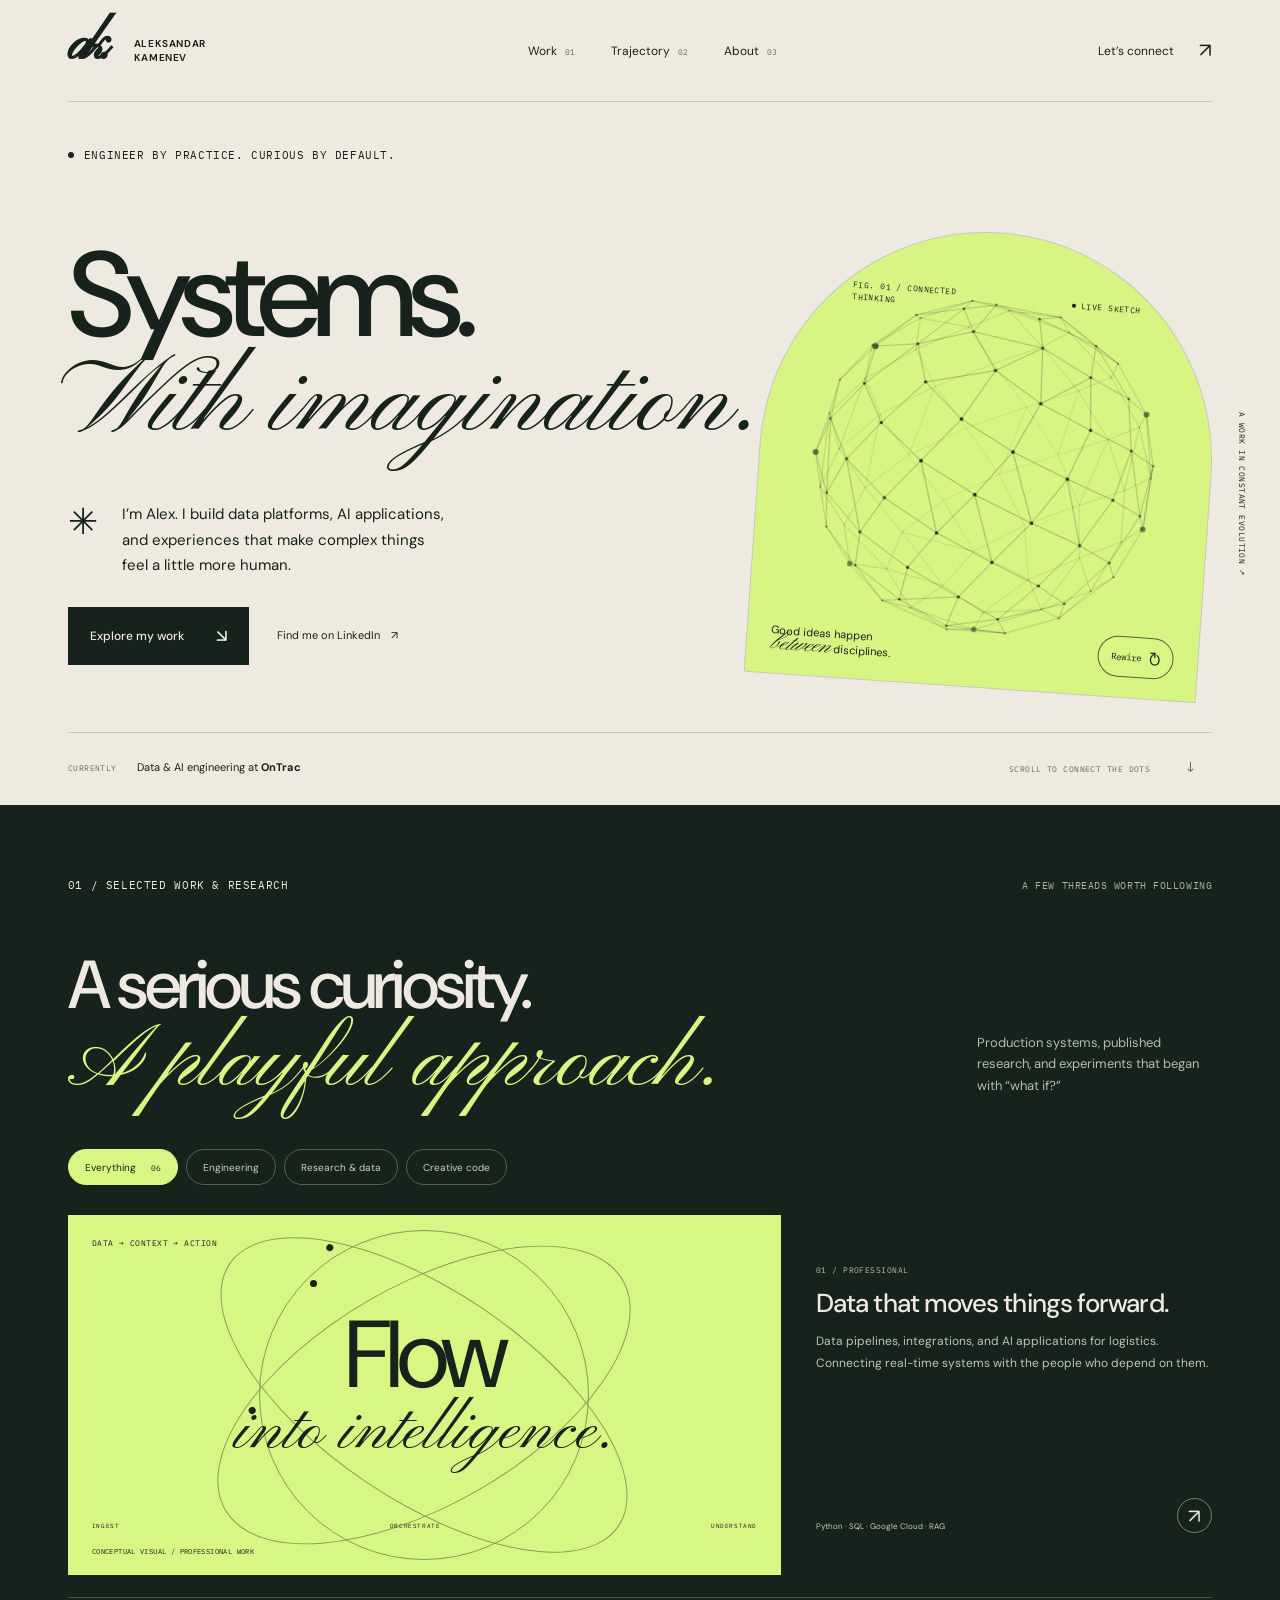
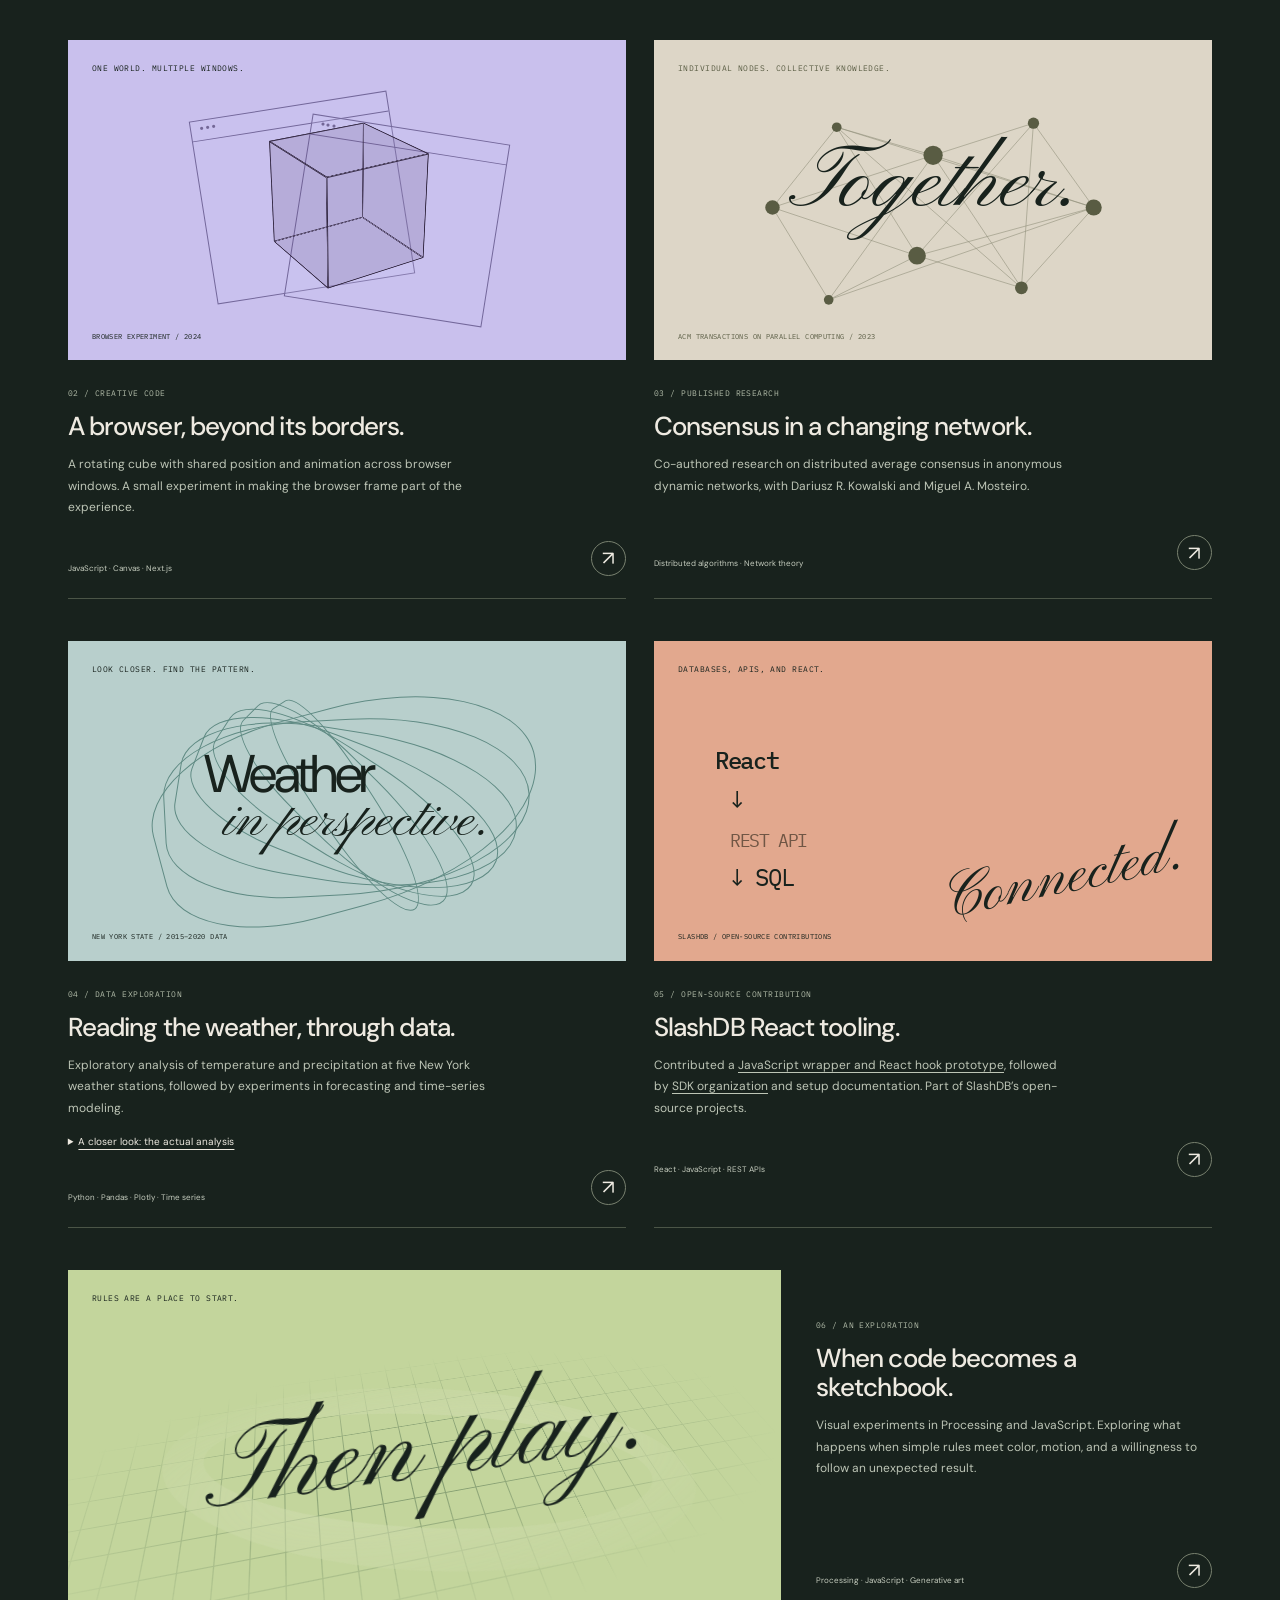
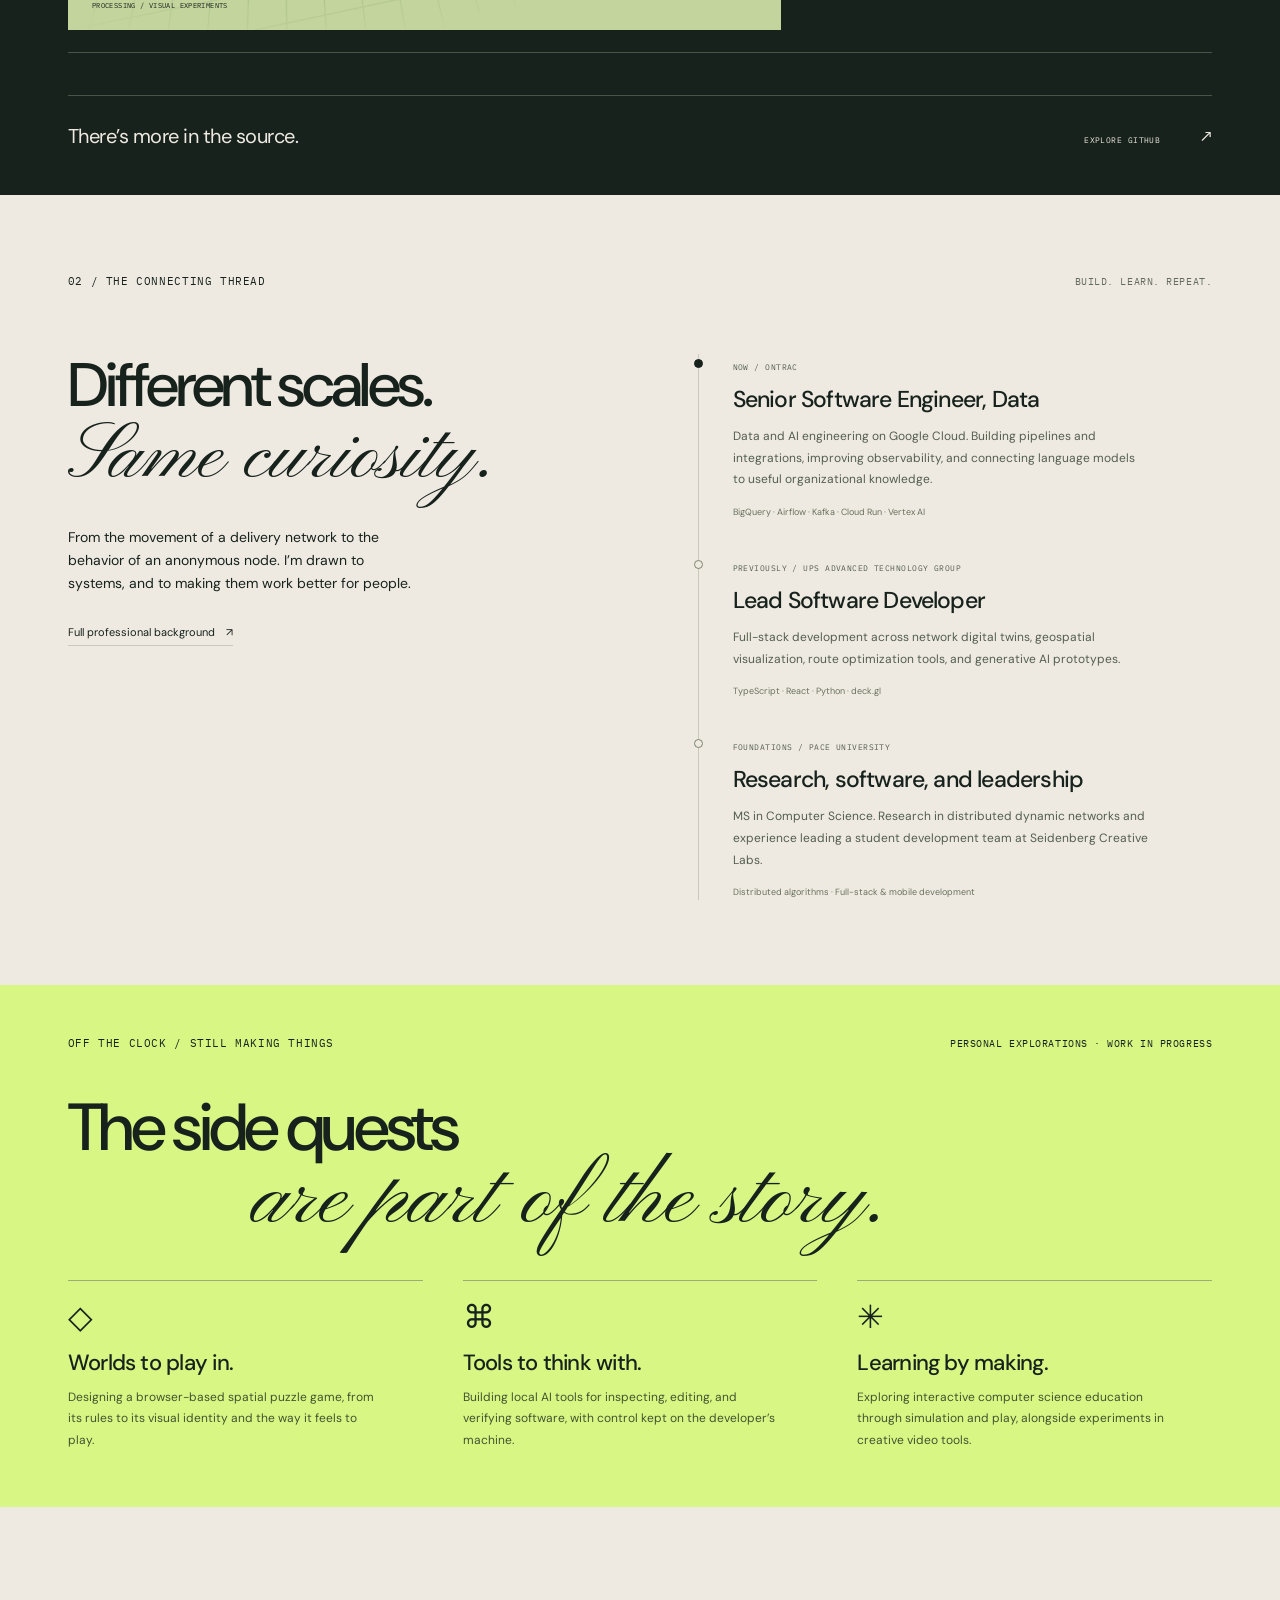
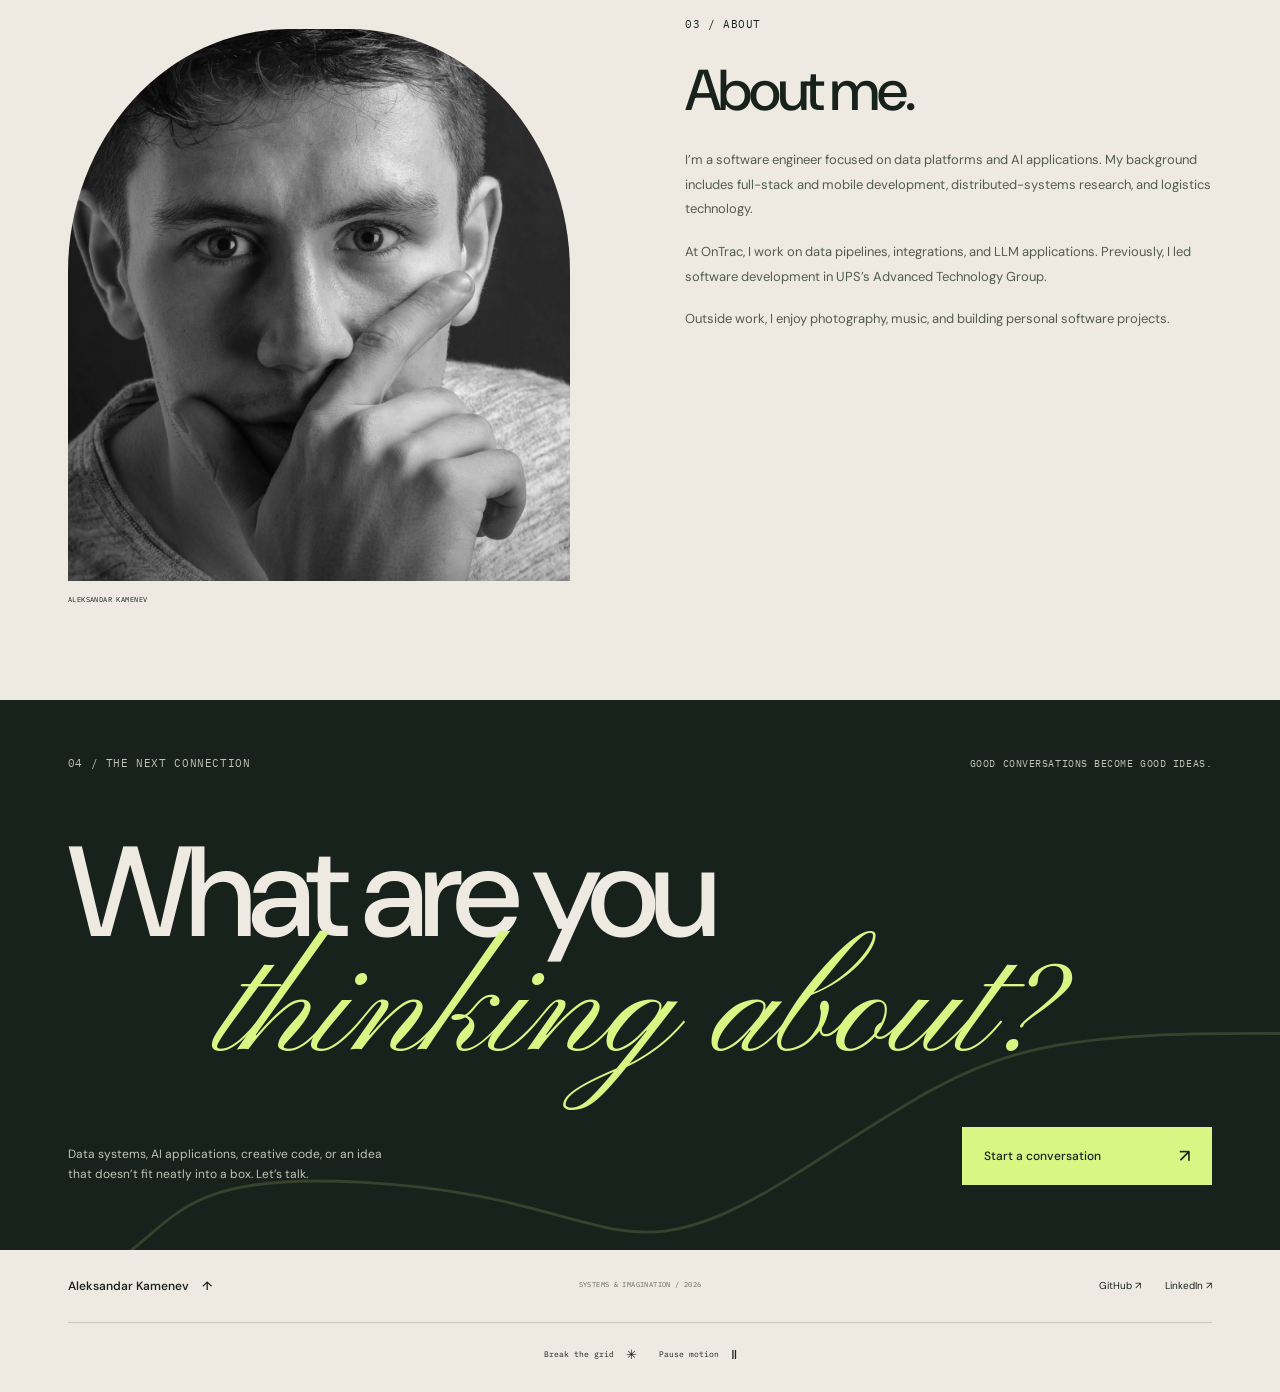
==== commit 882310e1: "Use the approved clean portfolio address alex-kamenev.github.io" ====
--- a/index.html
+++ b/index.html
@@ -1,137 +1,137 @@
-<!doctype html>
-<html lang="en">
-<head>
-  <meta charset="utf-8">
-  <meta name="viewport" content="width=device-width, initial-scale=1">
-  <meta name="theme-color" content="#eeeae1">
-  <title>Aleksandar Kamenev — Systems & imagination</title>
-  <meta name="description" content="Aleksandar (Alex) Kamenev. Data and AI engineer, full-stack developer, researcher, and creative builder. Selected work, experiments, and a few unexpected connections.">
-  <meta property="og:type" content="website">
-  <meta property="og:title" content="Aleksandar Kamenev — Systems & imagination">
-  <meta property="og:description" content="Data, AI, code, and curiosity. A portfolio of connected ideas by Aleksandar Kamenev.">
-  <meta name="twitter:card" content="summary">
-  <link rel="canonical" href="https://aleksandar-kamenev.pale-ibis-2091.chatgpt.site/">
-  <meta property="og:url" content="https://aleksandar-kamenev.pale-ibis-2091.chatgpt.site/">
-  <meta property="og:image" content="https://aleksandar-kamenev.pale-ibis-2091.chatgpt.site/images/Aleks.jpg">
-  <meta property="og:image:alt" content="Portrait of Aleksandar Kamenev">
-  <link rel="icon" type="image/svg+xml" href="assets/monogram.svg">
-  <link rel="preconnect" href="https://fonts.googleapis.com">
-  <link rel="preconnect" href="https://fonts.gstatic.com" crossorigin>
-  <link href="https://fonts.googleapis.com/css2?family=DM+Sans:wght@400;450;500;550;600;650;700&family=IBM+Plex+Mono:wght@400;500&family=Pinyon+Script&display=swap" rel="stylesheet">
-  <link rel="stylesheet" href="styles.css">
-  <script src="script.js" defer></script>
-</head>
-<body>
-  <a class="skip-link" href="#main">Skip to content</a>
-  <div class="reading-progress" aria-hidden="true"></div>
-  <header class="site-header">
-    <a class="wordmark" href="#top" aria-label="Aleksandar Kamenev, home"><span class="monogram">ak.</span><span>ALEKSANDAR<br>KAMENEV</span></a>
-    <nav aria-label="Main navigation">
-      <a href="#work">Work <span>01</span></a>
-      <a href="#trajectory">Trajectory <span>02</span></a>
-      <a href="#about">About <span>03</span></a>
-    </nav>
-    <a class="header-contact" href="#contact">Let’s connect <span aria-hidden="true">↗</span></a>
-  </header>
-
-  <main id="main">
-    <section class="hero section-pad" id="top" aria-labelledby="hero-title">
-      <div class="eyebrow hero-eyebrow"><span class="status-dot" aria-hidden="true"></span> ENGINEER BY PRACTICE. CURIOUS BY DEFAULT.</div>
-      <div class="hero-composition">
-        <div class="hero-copy">
-          <h1 id="hero-title">Systems.<br><span class="script hero-script">With imagination.</span></h1>
-          <div class="hero-intro">
-            <span class="small-cross" aria-hidden="true">✳</span>
-            <p>I’m Alex. I build data platforms, AI applications, and experiences that make complex things feel a little more human.</p>
-          </div>
-          <div class="hero-actions"><a class="button button-dark" href="#work">Explore my work <span aria-hidden="true">↘</span></a><a class="text-link" href="https://www.linkedin.com/in/aleksandar-kamenev/" target="_blank" rel="noopener noreferrer">Find me on LinkedIn <span aria-hidden="true">↗</span></a></div>
-        </div>
-        <figure class="network-art">
-          <div class="art-topline mono"><span>FIG. 01 / CONNECTED THINKING</span><span class="live-label"><i aria-hidden="true"></i> LIVE SKETCH</span></div>
-          <canvas id="network" aria-hidden="true"></canvas>
-          <svg class="network-fallback" viewBox="0 0 500 500" aria-hidden="true"><g fill="none" stroke="currentColor" stroke-width=".7"><ellipse cx="250" cy="250" rx="185" ry="190"/><ellipse cx="250" cy="250" rx="120" ry="190"/><ellipse cx="250" cy="250" rx="45" ry="190"/><ellipse cx="250" cy="250" rx="185" ry="60"/><ellipse cx="250" cy="250" rx="185" ry="135"/><path d="M65 250h370M250 60v380M90 130l320 240M90 370l320-240"/></g></svg>
-          <div class="art-caption"><p>Good ideas happen<br><em>between</em> disciplines.</p><button class="rewire" type="button" aria-label="Rewire the interactive network" hidden>Rewire <span aria-hidden="true">↻</span></button></div>
-          <figcaption class="sr-only">An interactive, generative network drawing. Move your pointer over it to change its perspective, or use the Rewire button to create a new arrangement.</figcaption>
-        </figure>
-        <span class="hero-side-note mono" aria-hidden="true">A WORK IN CONSTANT EVOLUTION ↗</span>
-      </div>
-      <div class="hero-baseline"><p><span class="mono">CURRENTLY</span> Data & AI engineering at <strong>OnTrac</strong></p><a href="#work" class="scroll-note mono">SCROLL TO CONNECT THE DOTS <span aria-hidden="true">↓</span></a></div>
-    </section>
-
-    <section class="work section-pad" id="work" aria-labelledby="work-title">
-      <div class="section-heading"><span class="eyebrow">01 / SELECTED WORK & RESEARCH</span><span class="mono muted">A FEW THREADS WORTH FOLLOWING</span></div>
-      <div class="work-title-row"><h2 id="work-title">A serious curiosity.<br><span class="script">A playful approach.</span></h2><p>Production systems, published research, and experiments that began with “what if?”</p></div>
-      <div class="filters" role="group" aria-label="Filter selected work" hidden><button type="button" class="active" aria-pressed="true" data-filter="all">Everything <span>06</span></button><button type="button" aria-pressed="false" data-filter="engineering">Engineering</button><button type="button" aria-pressed="false" data-filter="research">Research & data</button><button type="button" aria-pressed="false" data-filter="creative">Creative code</button></div>
-      <p id="filter-status" class="sr-only" role="status" aria-live="polite"></p>
-
-      <div class="projects">
-        <article class="project project-wide" data-category="engineering" id="data-ai">
-          <div class="project-visual data-visual" aria-hidden="true">
-            <div class="data-orbit orbit-one"></div><div class="data-orbit orbit-two"></div><div class="data-orbit orbit-three"></div>
-            <span class="diagram-label mono">DATA → CONTEXT → ACTION</span>
-            <div class="data-core">Flow<span class="script">into intelligence.</span></div>
-            <div class="data-nodes mono"><span>INGEST</span><span>ORCHESTRATE</span><span>UNDERSTAND</span></div>
-            <span class="visual-footnote mono">CONCEPTUAL VISUAL / PROFESSIONAL WORK</span>
-          </div>
-          <div class="project-info"><div><span class="project-number mono">01 / PROFESSIONAL</span><h3>Data that moves things forward.</h3><p>Data pipelines, integrations, and AI applications for logistics. Connecting real-time systems with the people who depend on them.</p></div><div class="project-bottom"><span class="tags">Python · SQL · Google Cloud · RAG</span><a href="#trajectory" class="round-link" aria-label="Read about my professional work"><span aria-hidden="true">↗</span></a></div></div>
-        </article>
-
-        <article class="project" data-category="creative" id="shared-windows">
-          <a class="project-visual cube-visual" href="https://github.com/Alex-Kamenev/browser-window-shared-view-cube-rotation-animation" target="_blank" rel="noopener noreferrer" aria-label="View the shared browser windows experiment on GitHub"><span class="diagram-label mono">ONE WORLD. MULTIPLE WINDOWS.</span><div class="window-frame frame-one"><span class="window-dots">•••</span></div><div class="window-frame frame-two"><span class="window-dots">•••</span></div><div class="cube-stage" aria-hidden="true"><div class="cube"><i></i><i></i><i></i><i></i><i></i><i></i></div></div><span class="visual-footnote mono">BROWSER EXPERIMENT / 2024</span></a>
-          <div class="project-info"><div><span class="project-number mono">02 / CREATIVE CODE</span><h3>A browser, beyond its borders.</h3><p>A rotating cube with shared position and animation across browser windows. A small experiment in making the browser frame part of the experience.</p></div><div class="project-bottom"><span class="tags">JavaScript · Canvas · Next.js</span><a href="https://github.com/Alex-Kamenev/browser-window-shared-view-cube-rotation-animation" target="_blank" rel="noopener noreferrer" class="round-link" aria-label="View shared browser windows source on GitHub">↗</a></div></div>
-        </article>
-
-        <article class="project" data-category="research" id="consensus">
-          <a class="project-visual research-visual" href="https://doi.org/10.1145/3593426" target="_blank" rel="noopener noreferrer" aria-label="Read the published average consensus research"><span class="diagram-label mono">INDIVIDUAL NODES. COLLECTIVE KNOWLEDGE.</span><svg viewBox="0 0 560 330" aria-hidden="true"><g class="consensus-lines" fill="none" stroke="currentColor"><path d="M80 165 160 65 280 100 405 60 480 165 390 265 260 225 150 280 80 165 280 100 390 265 405 60 260 225 160 65 480 165 150 280"/><path d="m80 165 180 60 220-60M160 65l230 200M150 280l130-180 200 65"/></g><g class="consensus-nodes" fill="currentColor"><circle cx="80" cy="165" r="9"/><circle cx="160" cy="65" r="6"/><circle cx="280" cy="100" r="12"/><circle cx="405" cy="60" r="7"/><circle cx="480" cy="165" r="10"/><circle cx="390" cy="265" r="8"/><circle cx="260" cy="225" r="11"/><circle cx="150" cy="280" r="6"/></g></svg><span class="research-word script" aria-hidden="true">Together.</span><span class="visual-footnote mono">ACM TRANSACTIONS ON PARALLEL COMPUTING / 2023</span></a>
-          <div class="project-info"><div><span class="project-number mono">03 / PUBLISHED RESEARCH</span><h3>Consensus in a changing network.</h3><p>Co-authored research on distributed average consensus in anonymous dynamic networks, with Dariusz R. Kowalski and Miguel A. Mosteiro.</p></div><div class="project-bottom"><span class="tags">Distributed algorithms · Network theory</span><a href="https://doi.org/10.1145/3593426" target="_blank" rel="noopener noreferrer" class="round-link" aria-label="Read Faster Supervised Average Consensus, published in 2023">↗</a></div></div>
-        </article>
-
-        <article class="project" data-category="research" id="weather">
-          <a class="project-visual weather-visual" href="https://github.com/Alex-Kamenev/Weather_Data_EDA_2015_2020" target="_blank" rel="noopener noreferrer" aria-label="View the New York weather data analysis on GitHub"><span class="diagram-label mono">LOOK CLOSER. FIND THE PATTERN.</span><div class="weather-rings" aria-hidden="true"><i></i><i></i><i></i><i></i><i></i><i></i><i></i></div><span class="weather-word">Weather<span class="script">in perspective.</span></span><span class="visual-footnote mono">NEW YORK STATE / 2015–2020 DATA</span></a>
-          <div class="project-info"><div><span class="project-number mono">04 / DATA EXPLORATION</span><h3>Reading the weather, through data.</h3><p>Exploratory analysis of temperature and precipitation at five New York weather stations, followed by experiments in forecasting and time-series modeling.</p><details class="analysis-details"><summary>A closer look: the actual analysis</summary><img src="assets/weather-analysis.png" alt="Time-series plot of daily high and low temperatures in degrees Fahrenheit at Buffalo Niagara International, New York, from 2015 to 2020" width="1200" loading="lazy"><p>An original output from the <a href="https://github.com/Alex-Kamenev/Weather_Data_EDA_2015_2020/blob/main/Weather_Project.ipynb" target="_blank" rel="noopener noreferrer">weather exploration notebook</a>. Station-level observations over a short period; this chart alone does not establish a long-term climate trend. Related work: <a href="https://github.com/Alex-Kamenev/Weather_Data_Prediction_Models" target="_blank" rel="noopener noreferrer">forecasting models</a> and <a href="https://github.com/Alex-Kamenev/SunSpots_Time_Series_FBProphet" target="_blank" rel="noopener noreferrer">sunspot time series</a>.</p></details></div><div class="project-bottom"><span class="tags">Python · Pandas · Plotly · Time series</span><a href="https://github.com/Alex-Kamenev/Weather_Data_EDA_2015_2020" target="_blank" rel="noopener noreferrer" class="round-link" aria-label="View weather data research source on GitHub">↗</a></div></div>
-        </article>
-
-        <article class="project" data-category="engineering" id="slashdb">
-          <a class="project-visual hook-visual" href="https://github.com/SlashDB/react-slashdb" target="_blank" rel="noopener noreferrer" aria-label="View SlashDB’s React SDK on GitHub"><span class="diagram-label mono">DATABASES, APIS, AND REACT.</span><div class="hook-code" aria-hidden="true"><strong>React</strong><br><span class="code-indent">↓</span><br><span class="code-indent code-detail">REST API</span><br><span class="code-indent">↓ SQL</span></div><span class="hook-script script" aria-hidden="true">Connected.</span><span class="visual-footnote mono">SLASHDB / OPEN-SOURCE CONTRIBUTIONS</span></a>
-          <div class="project-info"><div><span class="project-number mono">05 / OPEN-SOURCE CONTRIBUTION</span><h3>SlashDB React tooling.</h3><p>Contributed a <a href="https://github.com/SlashDB/Slashbd_React_Projects/pull/1" target="_blank" rel="noopener noreferrer">JavaScript wrapper and React hook prototype</a>, followed by <a href="https://github.com/SlashDB/react-slashdb/commit/46d972443224832517be9b788fba9d123391c62f" target="_blank" rel="noopener noreferrer">SDK organization</a> and setup documentation. Part of SlashDB’s open-source projects.</p></div><div class="project-bottom"><span class="tags">React · JavaScript · REST APIs</span><a href="https://github.com/SlashDB/react-slashdb/commits?author=Alex-Kamenev" target="_blank" rel="noopener noreferrer" class="round-link" aria-label="View my public contributions to SlashDB’s React SDK">↗</a></div></div>
-        </article>
-
-        <article class="project project-wide project-last" data-category="creative" id="generative">
-          <a class="project-visual generative-visual" href="https://github.com/Alex-Kamenev/Processing-Projects" target="_blank" rel="noopener noreferrer" aria-label="Explore my Processing experiments on GitHub"><span class="diagram-label mono">RULES ARE A PLACE TO START.</span><div class="generative-grid" aria-hidden="true"></div><span class="generative-script script" aria-hidden="true">Then play.</span><span class="visual-footnote mono">PROCESSING / VISUAL EXPERIMENTS</span></a>
-          <div class="project-info"><div><span class="project-number mono">06 / AN EXPLORATION</span><h3>When code becomes a sketchbook.</h3><p>Visual experiments in Processing and JavaScript. Exploring what happens when simple rules meet color, motion, and a willingness to follow an unexpected result.</p></div><div class="project-bottom"><span class="tags">Processing · JavaScript · Generative art</span><a href="https://github.com/Alex-Kamenev/Processing-Projects" target="_blank" rel="noopener noreferrer" class="round-link" aria-label="Explore Processing source on GitHub">↗</a></div></div>
-        </article>
-      </div>
-      <a class="all-repos" href="https://github.com/Alex-Kamenev?tab=repositories" target="_blank" rel="noopener noreferrer"><span>There’s more in the source.</span><span class="mono">EXPLORE GITHUB <span aria-hidden="true">↗</span></span></a>
-    </section>
-
-    <section class="trajectory section-pad" id="trajectory" aria-labelledby="trajectory-title">
-      <div class="section-heading"><span class="eyebrow">02 / THE CONNECTING THREAD</span><span class="mono muted">BUILD. LEARN. REPEAT.</span></div>
-      <div class="trajectory-layout"><div class="trajectory-intro"><h2 id="trajectory-title">Different scales.<br><span class="script">Same curiosity.</span></h2><p>From the movement of a delivery network to the behavior of an anonymous node. I’m drawn to systems, and to making them work better for people.</p><a class="text-link" href="https://www.linkedin.com/in/aleksandar-kamenev/" target="_blank" rel="noopener noreferrer">Full professional background <span aria-hidden="true">↗</span></a></div>
-      <div class="experience-list">
-        <article class="experience"><div class="experience-marker" aria-hidden="true"></div><span class="mono">NOW / ONTRAC</span><h3>Senior Software Engineer, Data</h3><p>Data and AI engineering on Google Cloud. Building pipelines and integrations, improving observability, and connecting language models to useful organizational knowledge.</p><p class="experience-tools">BigQuery · Airflow · Kafka · Cloud Run · Vertex AI</p></article>
-        <article class="experience"><div class="experience-marker" aria-hidden="true"></div><span class="mono">PREVIOUSLY / UPS ADVANCED TECHNOLOGY GROUP</span><h3>Lead Software Developer</h3><p>Full-stack development across network digital twins, geospatial visualization, route optimization tools, and generative AI prototypes.</p><p class="experience-tools">TypeScript · React · Python · deck.gl</p></article>
-        <article class="experience"><div class="experience-marker" aria-hidden="true"></div><span class="mono">FOUNDATIONS / PACE UNIVERSITY</span><h3>Research, software, and leadership</h3><p>MS in Computer Science. Research in distributed dynamic networks and experience leading a student development team at Seidenberg Creative Labs.</p><p class="experience-tools">Distributed algorithms · Full-stack & mobile development</p></article>
-      </div></div>
-    </section>
-
-    <section class="outside section-pad" aria-labelledby="outside-title">
-      <div class="section-heading"><span class="eyebrow">OFF THE CLOCK / STILL MAKING THINGS</span><span class="mono">PERSONAL EXPLORATIONS · WORK IN PROGRESS</span></div>
-      <h2 id="outside-title">The side quests<br><span class="script">are part of the story.</span></h2>
-      <div class="explorations"><article><span class="exploration-icon" aria-hidden="true">◇</span><h3>Worlds to play in.</h3><p>Designing a browser-based spatial puzzle game, from its rules to its visual identity and the way it feels to play.</p></article><article><span class="exploration-icon" aria-hidden="true">⌘</span><h3>Tools to think with.</h3><p>Building local AI tools for inspecting, editing, and verifying software, with control kept on the developer’s machine.</p></article><article><span class="exploration-icon" aria-hidden="true">✳</span><h3>Learning by making.</h3><p>Exploring interactive computer science education through simulation and play, alongside experiments in creative video tools.</p></article></div>
-    </section>
-
-    <section class="about section-pad" id="about" aria-labelledby="about-title">
-      <div class="about-photo"><img src="images/Aleks.jpg" alt="Portrait of Aleksandar Kamenev" width="1356" height="1356" loading="lazy"><span class="photo-caption mono">ALEKSANDAR KAMENEV</span></div>
-      <div class="about-copy"><span class="eyebrow">03 / ABOUT</span><h2 id="about-title">About me.</h2><p>I’m a software engineer focused on data platforms and AI applications. My background includes full-stack and mobile development, distributed-systems research, and logistics technology.</p><p>At OnTrac, I work on data pipelines, integrations, and LLM applications. Previously, I led software development in UPS’s Advanced Technology Group.</p><p>Outside work, I enjoy photography, music, and building personal software projects.</p></div>
-    </section>
-
-    <section class="contact section-pad" id="contact" aria-labelledby="contact-title">
-      <div class="section-heading"><span class="eyebrow">04 / THE NEXT CONNECTION</span><span class="mono">GOOD CONVERSATIONS BECOME GOOD IDEAS.</span></div>
-      <h2 id="contact-title">What are you<br><span class="script">thinking about?</span></h2><div class="contact-bottom"><p>Data systems, AI applications, creative code, or an idea that doesn’t fit neatly into a box. Let’s talk.</p><a class="button button-light" href="https://www.linkedin.com/in/aleksandar-kamenev/" target="_blank" rel="noopener noreferrer">Start a conversation <span aria-hidden="true">↗</span></a></div>
-      <svg class="contact-line" viewBox="0 0 1000 120" fill="none" aria-hidden="true"><path d="M0 98C191 98 116 8 301 44s164 103 311 36S768 0 1000 36" stroke="currentColor" stroke-width="2"/></svg>
-    </section>
-  </main>
-  <footer class="site-footer"><a class="footer-name" href="#top">Aleksandar Kamenev <span aria-hidden="true">↑</span></a><p class="mono">SYSTEMS & IMAGINATION / <span id="year">2026</span></p><div class="footer-links"><a href="https://github.com/Alex-Kamenev" target="_blank" rel="noopener noreferrer">GitHub ↗</a><a href="https://www.linkedin.com/in/aleksandar-kamenev/" target="_blank" rel="noopener noreferrer">LinkedIn ↗</a></div><div class="site-controls" hidden><button id="grid-toggle" type="button" aria-pressed="false">Break the grid <span aria-hidden="true">✳</span></button><button id="motion-toggle" type="button" aria-pressed="false">Pause motion <span aria-hidden="true">Ⅱ</span></button></div></footer>
-  <p class="grid-message script" aria-hidden="true">Stay curious.</p>
-</body>
-</html>
+<!doctype html>
+<html lang="en">
+<head>
+  <meta charset="utf-8">
+  <meta name="viewport" content="width=device-width, initial-scale=1">
+  <meta name="theme-color" content="#eeeae1">
+  <title>Aleksandar Kamenev — Systems & imagination</title>
+  <meta name="description" content="Aleksandar (Alex) Kamenev. Data and AI engineer, full-stack developer, researcher, and creative builder. Selected work, experiments, and a few unexpected connections.">
+  <meta property="og:type" content="website">
+  <meta property="og:title" content="Aleksandar Kamenev — Systems & imagination">
+  <meta property="og:description" content="Data, AI, code, and curiosity. A portfolio of connected ideas by Aleksandar Kamenev.">
+  <meta name="twitter:card" content="summary">
+  <link rel="canonical" href="https://alex-kamenev.github.io/">
+  <meta property="og:url" content="https://alex-kamenev.github.io/">
+  <meta property="og:image" content="https://alex-kamenev.github.io/images/Aleks.jpg">
+  <meta property="og:image:alt" content="Portrait of Aleksandar Kamenev">
+  <link rel="icon" type="image/svg+xml" href="assets/monogram.svg">
+  <link rel="preconnect" href="https://fonts.googleapis.com">
+  <link rel="preconnect" href="https://fonts.gstatic.com" crossorigin>
+  <link href="https://fonts.googleapis.com/css2?family=DM+Sans:wght@400;450;500;550;600;650;700&family=IBM+Plex+Mono:wght@400;500&family=Pinyon+Script&display=swap" rel="stylesheet">
+  <link rel="stylesheet" href="styles.css">
+  <script src="script.js" defer></script>
+</head>
+<body>
+  <a class="skip-link" href="#main">Skip to content</a>
+  <div class="reading-progress" aria-hidden="true"></div>
+  <header class="site-header">
+    <a class="wordmark" href="#top" aria-label="Aleksandar Kamenev, home"><span class="monogram">ak.</span><span>ALEKSANDAR<br>KAMENEV</span></a>
+    <nav aria-label="Main navigation">
+      <a href="#work">Work <span>01</span></a>
+      <a href="#trajectory">Trajectory <span>02</span></a>
+      <a href="#about">About <span>03</span></a>
+    </nav>
+    <a class="header-contact" href="#contact">Let’s connect <span aria-hidden="true">↗</span></a>
+  </header>
+
+  <main id="main">
+    <section class="hero section-pad" id="top" aria-labelledby="hero-title">
+      <div class="eyebrow hero-eyebrow"><span class="status-dot" aria-hidden="true"></span> ENGINEER BY PRACTICE. CURIOUS BY DEFAULT.</div>
+      <div class="hero-composition">
+        <div class="hero-copy">
+          <h1 id="hero-title">Systems.<br><span class="script hero-script">With imagination.</span></h1>
+          <div class="hero-intro">
+            <span class="small-cross" aria-hidden="true">✳</span>
+            <p>I’m Alex. I build data platforms, AI applications, and experiences that make complex things feel a little more human.</p>
+          </div>
+          <div class="hero-actions"><a class="button button-dark" href="#work">Explore my work <span aria-hidden="true">↘</span></a><a class="text-link" href="https://www.linkedin.com/in/aleksandar-kamenev/" target="_blank" rel="noopener noreferrer">Find me on LinkedIn <span aria-hidden="true">↗</span></a></div>
+        </div>
+        <figure class="network-art">
+          <div class="art-topline mono"><span>FIG. 01 / CONNECTED THINKING</span><span class="live-label"><i aria-hidden="true"></i> LIVE SKETCH</span></div>
+          <canvas id="network" aria-hidden="true"></canvas>
+          <svg class="network-fallback" viewBox="0 0 500 500" aria-hidden="true"><g fill="none" stroke="currentColor" stroke-width=".7"><ellipse cx="250" cy="250" rx="185" ry="190"/><ellipse cx="250" cy="250" rx="120" ry="190"/><ellipse cx="250" cy="250" rx="45" ry="190"/><ellipse cx="250" cy="250" rx="185" ry="60"/><ellipse cx="250" cy="250" rx="185" ry="135"/><path d="M65 250h370M250 60v380M90 130l320 240M90 370l320-240"/></g></svg>
+          <div class="art-caption"><p>Good ideas happen<br><em>between</em> disciplines.</p><button class="rewire" type="button" aria-label="Rewire the interactive network" hidden>Rewire <span aria-hidden="true">↻</span></button></div>
+          <figcaption class="sr-only">An interactive, generative network drawing. Move your pointer over it to change its perspective, or use the Rewire button to create a new arrangement.</figcaption>
+        </figure>
+        <span class="hero-side-note mono" aria-hidden="true">A WORK IN CONSTANT EVOLUTION ↗</span>
+      </div>
+      <div class="hero-baseline"><p><span class="mono">CURRENTLY</span> Data & AI engineering at <strong>OnTrac</strong></p><a href="#work" class="scroll-note mono">SCROLL TO CONNECT THE DOTS <span aria-hidden="true">↓</span></a></div>
+    </section>
+
+    <section class="work section-pad" id="work" aria-labelledby="work-title">
+      <div class="section-heading"><span class="eyebrow">01 / SELECTED WORK & RESEARCH</span><span class="mono muted">A FEW THREADS WORTH FOLLOWING</span></div>
+      <div class="work-title-row"><h2 id="work-title">A serious curiosity.<br><span class="script">A playful approach.</span></h2><p>Production systems, published research, and experiments that began with “what if?”</p></div>
+      <div class="filters" role="group" aria-label="Filter selected work" hidden><button type="button" class="active" aria-pressed="true" data-filter="all">Everything <span>06</span></button><button type="button" aria-pressed="false" data-filter="engineering">Engineering</button><button type="button" aria-pressed="false" data-filter="research">Research & data</button><button type="button" aria-pressed="false" data-filter="creative">Creative code</button></div>
+      <p id="filter-status" class="sr-only" role="status" aria-live="polite"></p>
+
+      <div class="projects">
+        <article class="project project-wide" data-category="engineering" id="data-ai">
+          <div class="project-visual data-visual" aria-hidden="true">
+            <div class="data-orbit orbit-one"></div><div class="data-orbit orbit-two"></div><div class="data-orbit orbit-three"></div>
+            <span class="diagram-label mono">DATA → CONTEXT → ACTION</span>
+            <div class="data-core">Flow<span class="script">into intelligence.</span></div>
+            <div class="data-nodes mono"><span>INGEST</span><span>ORCHESTRATE</span><span>UNDERSTAND</span></div>
+            <span class="visual-footnote mono">CONCEPTUAL VISUAL / PROFESSIONAL WORK</span>
+          </div>
+          <div class="project-info"><div><span class="project-number mono">01 / PROFESSIONAL</span><h3>Data that moves things forward.</h3><p>Data pipelines, integrations, and AI applications for logistics. Connecting real-time systems with the people who depend on them.</p></div><div class="project-bottom"><span class="tags">Python · SQL · Google Cloud · RAG</span><a href="#trajectory" class="round-link" aria-label="Read about my professional work"><span aria-hidden="true">↗</span></a></div></div>
+        </article>
+
+        <article class="project" data-category="creative" id="shared-windows">
+          <a class="project-visual cube-visual" href="https://github.com/Alex-Kamenev/browser-window-shared-view-cube-rotation-animation" target="_blank" rel="noopener noreferrer" aria-label="View the shared browser windows experiment on GitHub"><span class="diagram-label mono">ONE WORLD. MULTIPLE WINDOWS.</span><div class="window-frame frame-one"><span class="window-dots">•••</span></div><div class="window-frame frame-two"><span class="window-dots">•••</span></div><div class="cube-stage" aria-hidden="true"><div class="cube"><i></i><i></i><i></i><i></i><i></i><i></i></div></div><span class="visual-footnote mono">BROWSER EXPERIMENT / 2024</span></a>
+          <div class="project-info"><div><span class="project-number mono">02 / CREATIVE CODE</span><h3>A browser, beyond its borders.</h3><p>A rotating cube with shared position and animation across browser windows. A small experiment in making the browser frame part of the experience.</p></div><div class="project-bottom"><span class="tags">JavaScript · Canvas · Next.js</span><a href="https://github.com/Alex-Kamenev/browser-window-shared-view-cube-rotation-animation" target="_blank" rel="noopener noreferrer" class="round-link" aria-label="View shared browser windows source on GitHub">↗</a></div></div>
+        </article>
+
+        <article class="project" data-category="research" id="consensus">
+          <a class="project-visual research-visual" href="https://doi.org/10.1145/3593426" target="_blank" rel="noopener noreferrer" aria-label="Read the published average consensus research"><span class="diagram-label mono">INDIVIDUAL NODES. COLLECTIVE KNOWLEDGE.</span><svg viewBox="0 0 560 330" aria-hidden="true"><g class="consensus-lines" fill="none" stroke="currentColor"><path d="M80 165 160 65 280 100 405 60 480 165 390 265 260 225 150 280 80 165 280 100 390 265 405 60 260 225 160 65 480 165 150 280"/><path d="m80 165 180 60 220-60M160 65l230 200M150 280l130-180 200 65"/></g><g class="consensus-nodes" fill="currentColor"><circle cx="80" cy="165" r="9"/><circle cx="160" cy="65" r="6"/><circle cx="280" cy="100" r="12"/><circle cx="405" cy="60" r="7"/><circle cx="480" cy="165" r="10"/><circle cx="390" cy="265" r="8"/><circle cx="260" cy="225" r="11"/><circle cx="150" cy="280" r="6"/></g></svg><span class="research-word script" aria-hidden="true">Together.</span><span class="visual-footnote mono">ACM TRANSACTIONS ON PARALLEL COMPUTING / 2023</span></a>
+          <div class="project-info"><div><span class="project-number mono">03 / PUBLISHED RESEARCH</span><h3>Consensus in a changing network.</h3><p>Co-authored research on distributed average consensus in anonymous dynamic networks, with Dariusz R. Kowalski and Miguel A. Mosteiro.</p></div><div class="project-bottom"><span class="tags">Distributed algorithms · Network theory</span><a href="https://doi.org/10.1145/3593426" target="_blank" rel="noopener noreferrer" class="round-link" aria-label="Read Faster Supervised Average Consensus, published in 2023">↗</a></div></div>
+        </article>
+
+        <article class="project" data-category="research" id="weather">
+          <a class="project-visual weather-visual" href="https://github.com/Alex-Kamenev/Weather_Data_EDA_2015_2020" target="_blank" rel="noopener noreferrer" aria-label="View the New York weather data analysis on GitHub"><span class="diagram-label mono">LOOK CLOSER. FIND THE PATTERN.</span><div class="weather-rings" aria-hidden="true"><i></i><i></i><i></i><i></i><i></i><i></i><i></i></div><span class="weather-word">Weather<span class="script">in perspective.</span></span><span class="visual-footnote mono">NEW YORK STATE / 2015–2020 DATA</span></a>
+          <div class="project-info"><div><span class="project-number mono">04 / DATA EXPLORATION</span><h3>Reading the weather, through data.</h3><p>Exploratory analysis of temperature and precipitation at five New York weather stations, followed by experiments in forecasting and time-series modeling.</p><details class="analysis-details"><summary>A closer look: the actual analysis</summary><img src="assets/weather-analysis.png" alt="Time-series plot of daily high and low temperatures in degrees Fahrenheit at Buffalo Niagara International, New York, from 2015 to 2020" width="1200" loading="lazy"><p>An original output from the <a href="https://github.com/Alex-Kamenev/Weather_Data_EDA_2015_2020/blob/main/Weather_Project.ipynb" target="_blank" rel="noopener noreferrer">weather exploration notebook</a>. Station-level observations over a short period; this chart alone does not establish a long-term climate trend. Related work: <a href="https://github.com/Alex-Kamenev/Weather_Data_Prediction_Models" target="_blank" rel="noopener noreferrer">forecasting models</a> and <a href="https://github.com/Alex-Kamenev/SunSpots_Time_Series_FBProphet" target="_blank" rel="noopener noreferrer">sunspot time series</a>.</p></details></div><div class="project-bottom"><span class="tags">Python · Pandas · Plotly · Time series</span><a href="https://github.com/Alex-Kamenev/Weather_Data_EDA_2015_2020" target="_blank" rel="noopener noreferrer" class="round-link" aria-label="View weather data research source on GitHub">↗</a></div></div>
+        </article>
+
+        <article class="project" data-category="engineering" id="slashdb">
+          <a class="project-visual hook-visual" href="https://github.com/SlashDB/react-slashdb" target="_blank" rel="noopener noreferrer" aria-label="View SlashDB’s React SDK on GitHub"><span class="diagram-label mono">DATABASES, APIS, AND REACT.</span><div class="hook-code" aria-hidden="true"><strong>React</strong><br><span class="code-indent">↓</span><br><span class="code-indent code-detail">REST API</span><br><span class="code-indent">↓ SQL</span></div><span class="hook-script script" aria-hidden="true">Connected.</span><span class="visual-footnote mono">SLASHDB / OPEN-SOURCE CONTRIBUTIONS</span></a>
+          <div class="project-info"><div><span class="project-number mono">05 / OPEN-SOURCE CONTRIBUTION</span><h3>SlashDB React tooling.</h3><p>Contributed a <a href="https://github.com/SlashDB/Slashbd_React_Projects/pull/1" target="_blank" rel="noopener noreferrer">JavaScript wrapper and React hook prototype</a>, followed by <a href="https://github.com/SlashDB/react-slashdb/commit/46d972443224832517be9b788fba9d123391c62f" target="_blank" rel="noopener noreferrer">SDK organization</a> and setup documentation. Part of SlashDB’s open-source projects.</p></div><div class="project-bottom"><span class="tags">React · JavaScript · REST APIs</span><a href="https://github.com/SlashDB/react-slashdb/commits?author=Alex-Kamenev" target="_blank" rel="noopener noreferrer" class="round-link" aria-label="View my public contributions to SlashDB’s React SDK">↗</a></div></div>
+        </article>
+
+        <article class="project project-wide project-last" data-category="creative" id="generative">
+          <a class="project-visual generative-visual" href="https://github.com/Alex-Kamenev/Processing-Projects" target="_blank" rel="noopener noreferrer" aria-label="Explore my Processing experiments on GitHub"><span class="diagram-label mono">RULES ARE A PLACE TO START.</span><div class="generative-grid" aria-hidden="true"></div><span class="generative-script script" aria-hidden="true">Then play.</span><span class="visual-footnote mono">PROCESSING / VISUAL EXPERIMENTS</span></a>
+          <div class="project-info"><div><span class="project-number mono">06 / AN EXPLORATION</span><h3>When code becomes a sketchbook.</h3><p>Visual experiments in Processing and JavaScript. Exploring what happens when simple rules meet color, motion, and a willingness to follow an unexpected result.</p></div><div class="project-bottom"><span class="tags">Processing · JavaScript · Generative art</span><a href="https://github.com/Alex-Kamenev/Processing-Projects" target="_blank" rel="noopener noreferrer" class="round-link" aria-label="Explore Processing source on GitHub">↗</a></div></div>
+        </article>
+      </div>
+      <a class="all-repos" href="https://github.com/Alex-Kamenev?tab=repositories" target="_blank" rel="noopener noreferrer"><span>There’s more in the source.</span><span class="mono">EXPLORE GITHUB <span aria-hidden="true">↗</span></span></a>
+    </section>
+
+    <section class="trajectory section-pad" id="trajectory" aria-labelledby="trajectory-title">
+      <div class="section-heading"><span class="eyebrow">02 / THE CONNECTING THREAD</span><span class="mono muted">BUILD. LEARN. REPEAT.</span></div>
+      <div class="trajectory-layout"><div class="trajectory-intro"><h2 id="trajectory-title">Different scales.<br><span class="script">Same curiosity.</span></h2><p>From the movement of a delivery network to the behavior of an anonymous node. I’m drawn to systems, and to making them work better for people.</p><a class="text-link" href="https://www.linkedin.com/in/aleksandar-kamenev/" target="_blank" rel="noopener noreferrer">Full professional background <span aria-hidden="true">↗</span></a></div>
+      <div class="experience-list">
+        <article class="experience"><div class="experience-marker" aria-hidden="true"></div><span class="mono">NOW / ONTRAC</span><h3>Senior Software Engineer, Data</h3><p>Data and AI engineering on Google Cloud. Building pipelines and integrations, improving observability, and connecting language models to useful organizational knowledge.</p><p class="experience-tools">BigQuery · Airflow · Kafka · Cloud Run · Vertex AI</p></article>
+        <article class="experience"><div class="experience-marker" aria-hidden="true"></div><span class="mono">PREVIOUSLY / UPS ADVANCED TECHNOLOGY GROUP</span><h3>Lead Software Developer</h3><p>Full-stack development across network digital twins, geospatial visualization, route optimization tools, and generative AI prototypes.</p><p class="experience-tools">TypeScript · React · Python · deck.gl</p></article>
+        <article class="experience"><div class="experience-marker" aria-hidden="true"></div><span class="mono">FOUNDATIONS / PACE UNIVERSITY</span><h3>Research, software, and leadership</h3><p>MS in Computer Science. Research in distributed dynamic networks and experience leading a student development team at Seidenberg Creative Labs.</p><p class="experience-tools">Distributed algorithms · Full-stack & mobile development</p></article>
+      </div></div>
+    </section>
+
+    <section class="outside section-pad" aria-labelledby="outside-title">
+      <div class="section-heading"><span class="eyebrow">OFF THE CLOCK / STILL MAKING THINGS</span><span class="mono">PERSONAL EXPLORATIONS · WORK IN PROGRESS</span></div>
+      <h2 id="outside-title">The side quests<br><span class="script">are part of the story.</span></h2>
+      <div class="explorations"><article><span class="exploration-icon" aria-hidden="true">◇</span><h3>Worlds to play in.</h3><p>Designing a browser-based spatial puzzle game, from its rules to its visual identity and the way it feels to play.</p></article><article><span class="exploration-icon" aria-hidden="true">⌘</span><h3>Tools to think with.</h3><p>Building local AI tools for inspecting, editing, and verifying software, with control kept on the developer’s machine.</p></article><article><span class="exploration-icon" aria-hidden="true">✳</span><h3>Learning by making.</h3><p>Exploring interactive computer science education through simulation and play, alongside experiments in creative video tools.</p></article></div>
+    </section>
+
+    <section class="about section-pad" id="about" aria-labelledby="about-title">
+      <div class="about-photo"><img src="images/Aleks.jpg" alt="Portrait of Aleksandar Kamenev" width="1356" height="1356" loading="lazy"><span class="photo-caption mono">ALEKSANDAR KAMENEV</span></div>
+      <div class="about-copy"><span class="eyebrow">03 / ABOUT</span><h2 id="about-title">About me.</h2><p>I’m a software engineer focused on data platforms and AI applications. My background includes full-stack and mobile development, distributed-systems research, and logistics technology.</p><p>At OnTrac, I work on data pipelines, integrations, and LLM applications. Previously, I led software development in UPS’s Advanced Technology Group.</p><p>Outside work, I enjoy photography, music, and building personal software projects.</p></div>
+    </section>
+
+    <section class="contact section-pad" id="contact" aria-labelledby="contact-title">
+      <div class="section-heading"><span class="eyebrow">04 / THE NEXT CONNECTION</span><span class="mono">GOOD CONVERSATIONS BECOME GOOD IDEAS.</span></div>
+      <h2 id="contact-title">What are you<br><span class="script">thinking about?</span></h2><div class="contact-bottom"><p>Data systems, AI applications, creative code, or an idea that doesn’t fit neatly into a box. Let’s talk.</p><a class="button button-light" href="https://www.linkedin.com/in/aleksandar-kamenev/" target="_blank" rel="noopener noreferrer">Start a conversation <span aria-hidden="true">↗</span></a></div>
+      <svg class="contact-line" viewBox="0 0 1000 120" fill="none" aria-hidden="true"><path d="M0 98C191 98 116 8 301 44s164 103 311 36S768 0 1000 36" stroke="currentColor" stroke-width="2"/></svg>
+    </section>
+  </main>
+  <footer class="site-footer"><a class="footer-name" href="#top">Aleksandar Kamenev <span aria-hidden="true">↑</span></a><p class="mono">SYSTEMS & IMAGINATION / <span id="year">2026</span></p><div class="footer-links"><a href="https://github.com/Alex-Kamenev" target="_blank" rel="noopener noreferrer">GitHub ↗</a><a href="https://www.linkedin.com/in/aleksandar-kamenev/" target="_blank" rel="noopener noreferrer">LinkedIn ↗</a></div><div class="site-controls" hidden><button id="grid-toggle" type="button" aria-pressed="false">Break the grid <span aria-hidden="true">✳</span></button><button id="motion-toggle" type="button" aria-pressed="false">Pause motion <span aria-hidden="true">Ⅱ</span></button></div></footer>
+  <p class="grid-message script" aria-hidden="true">Stay curious.</p>
+</body>
+</html>
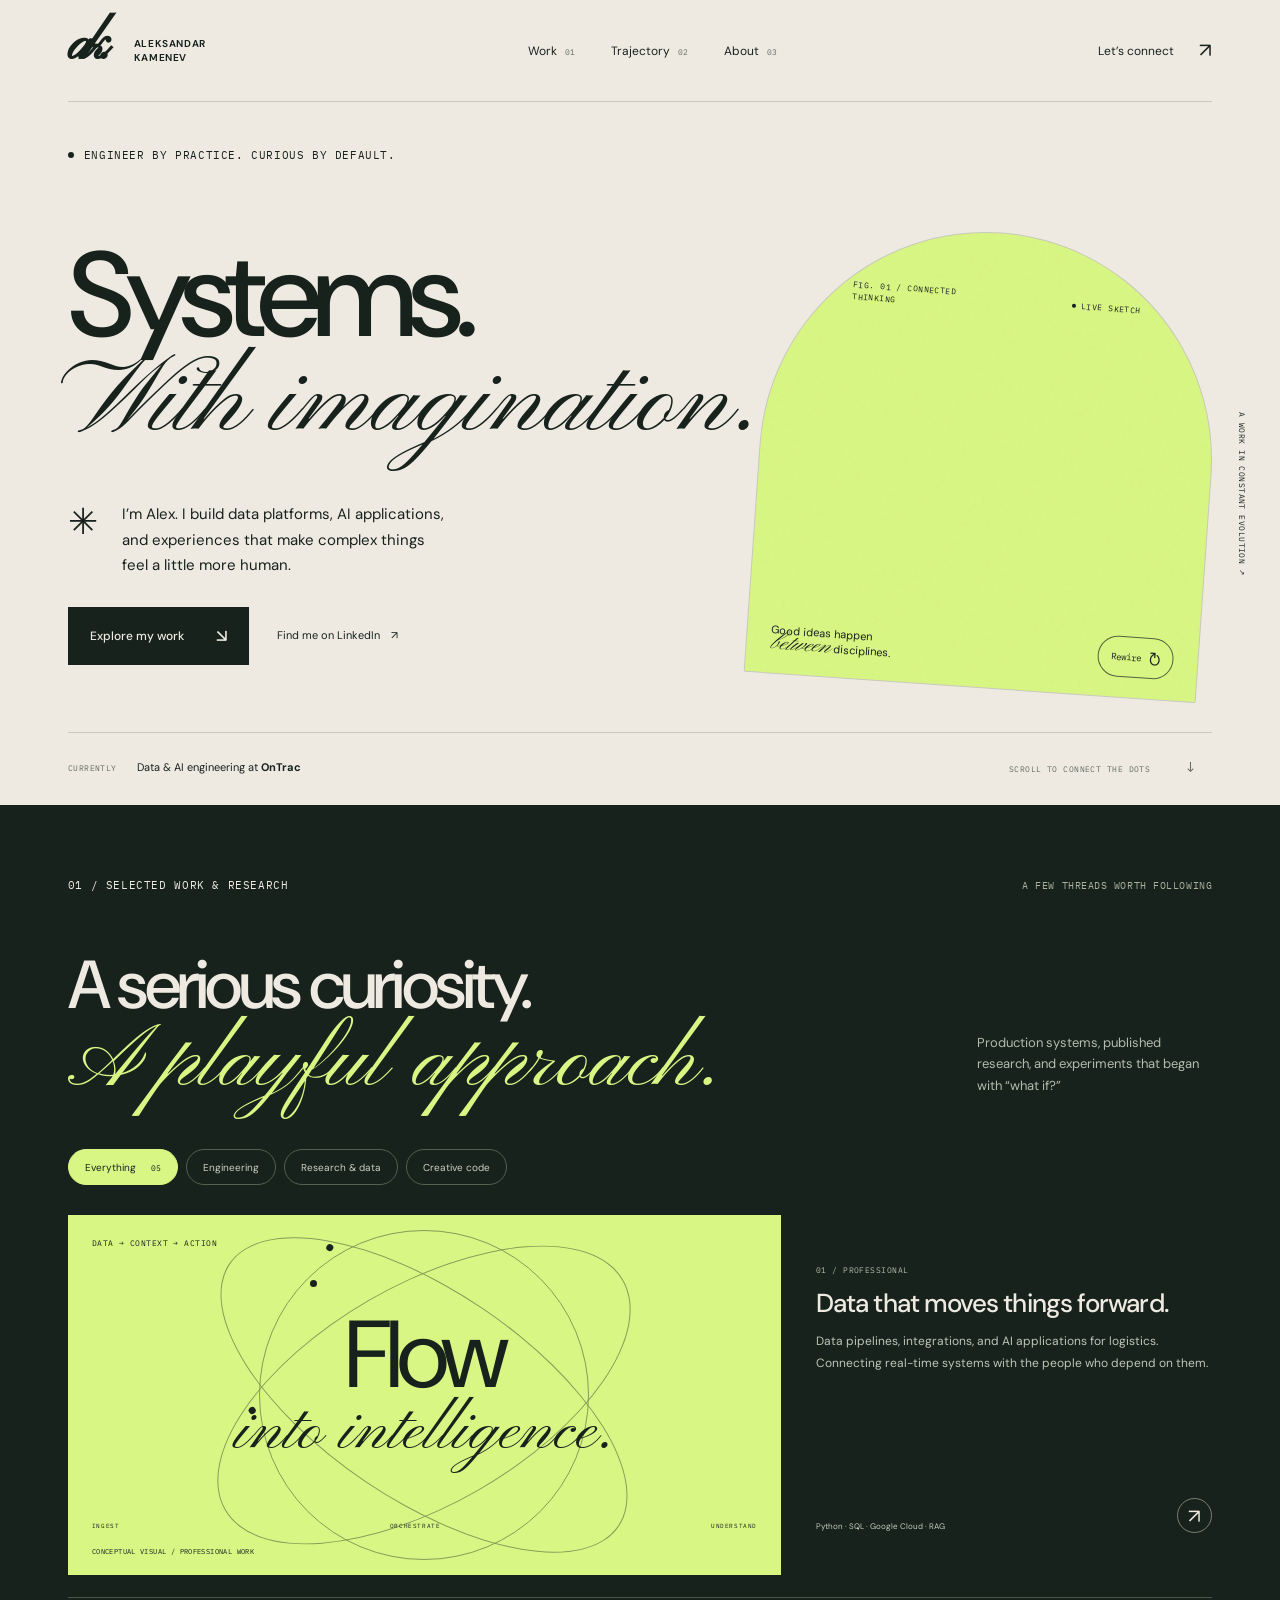
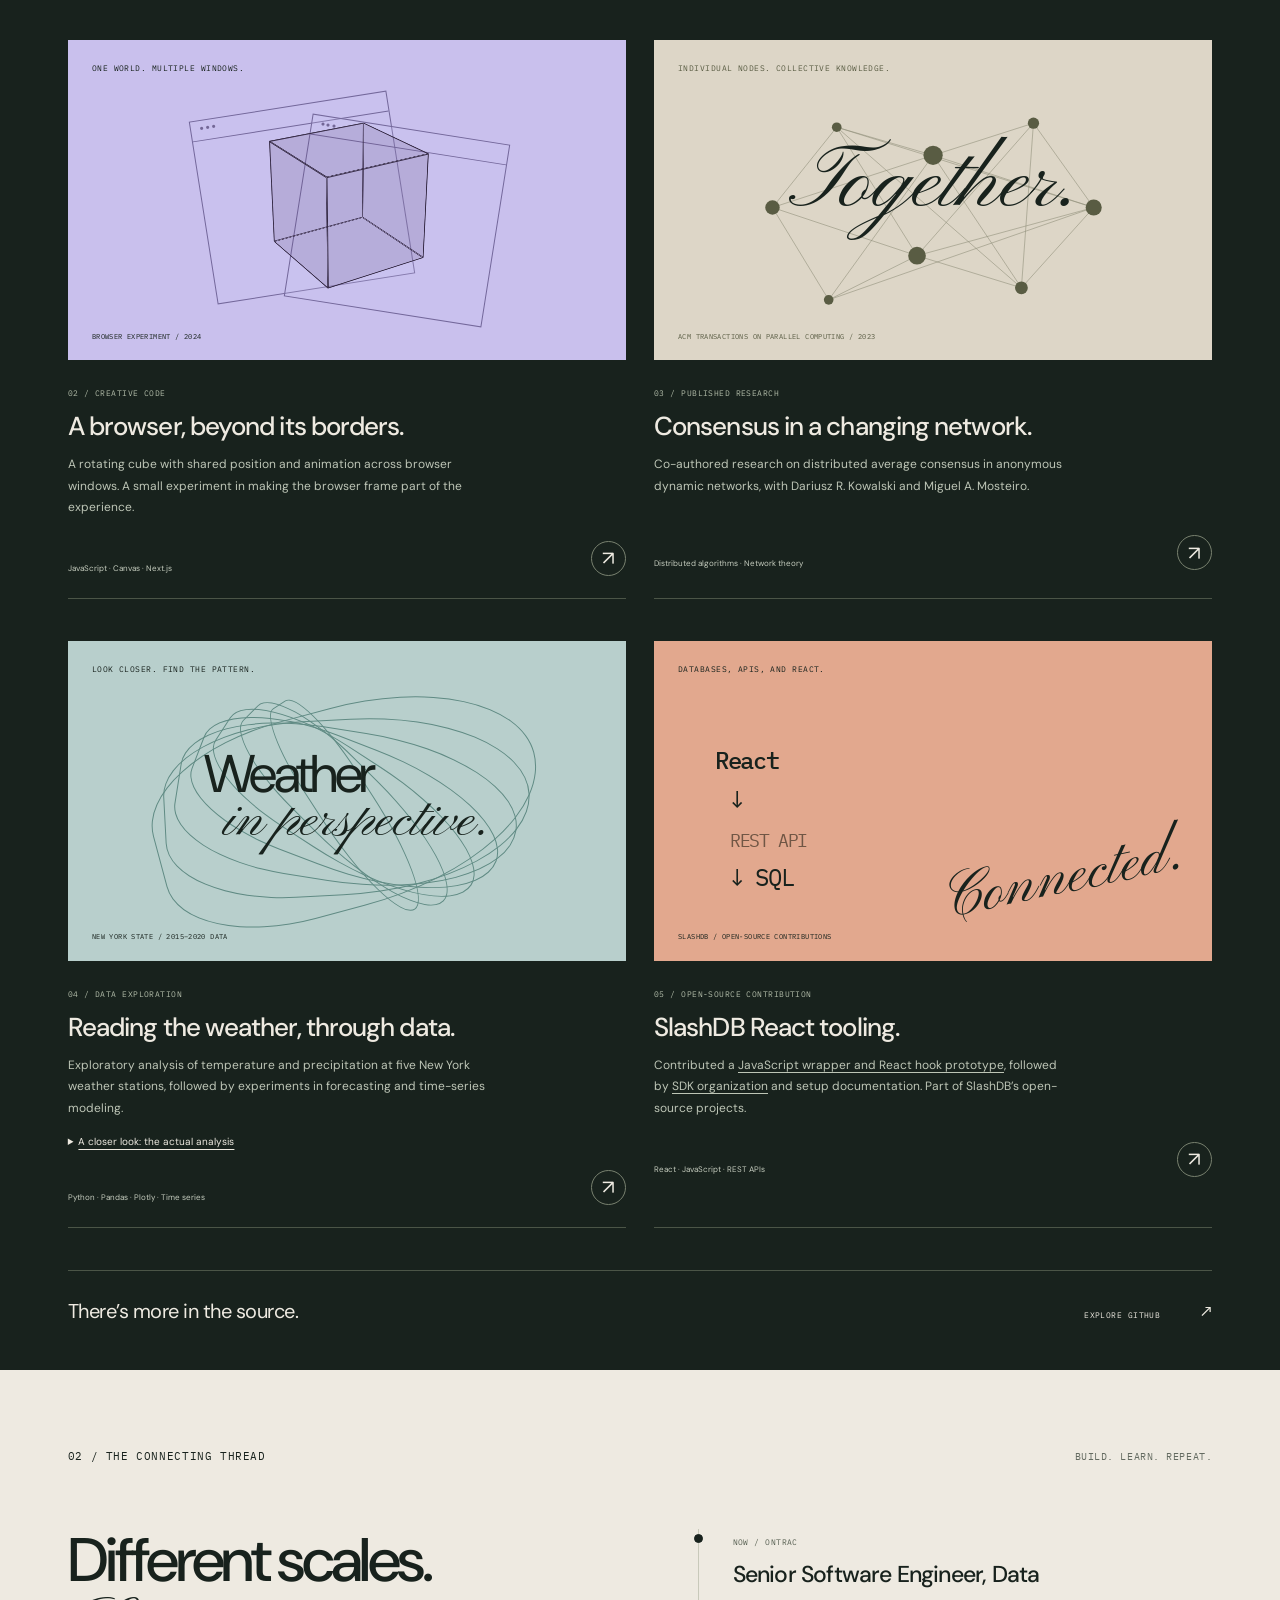
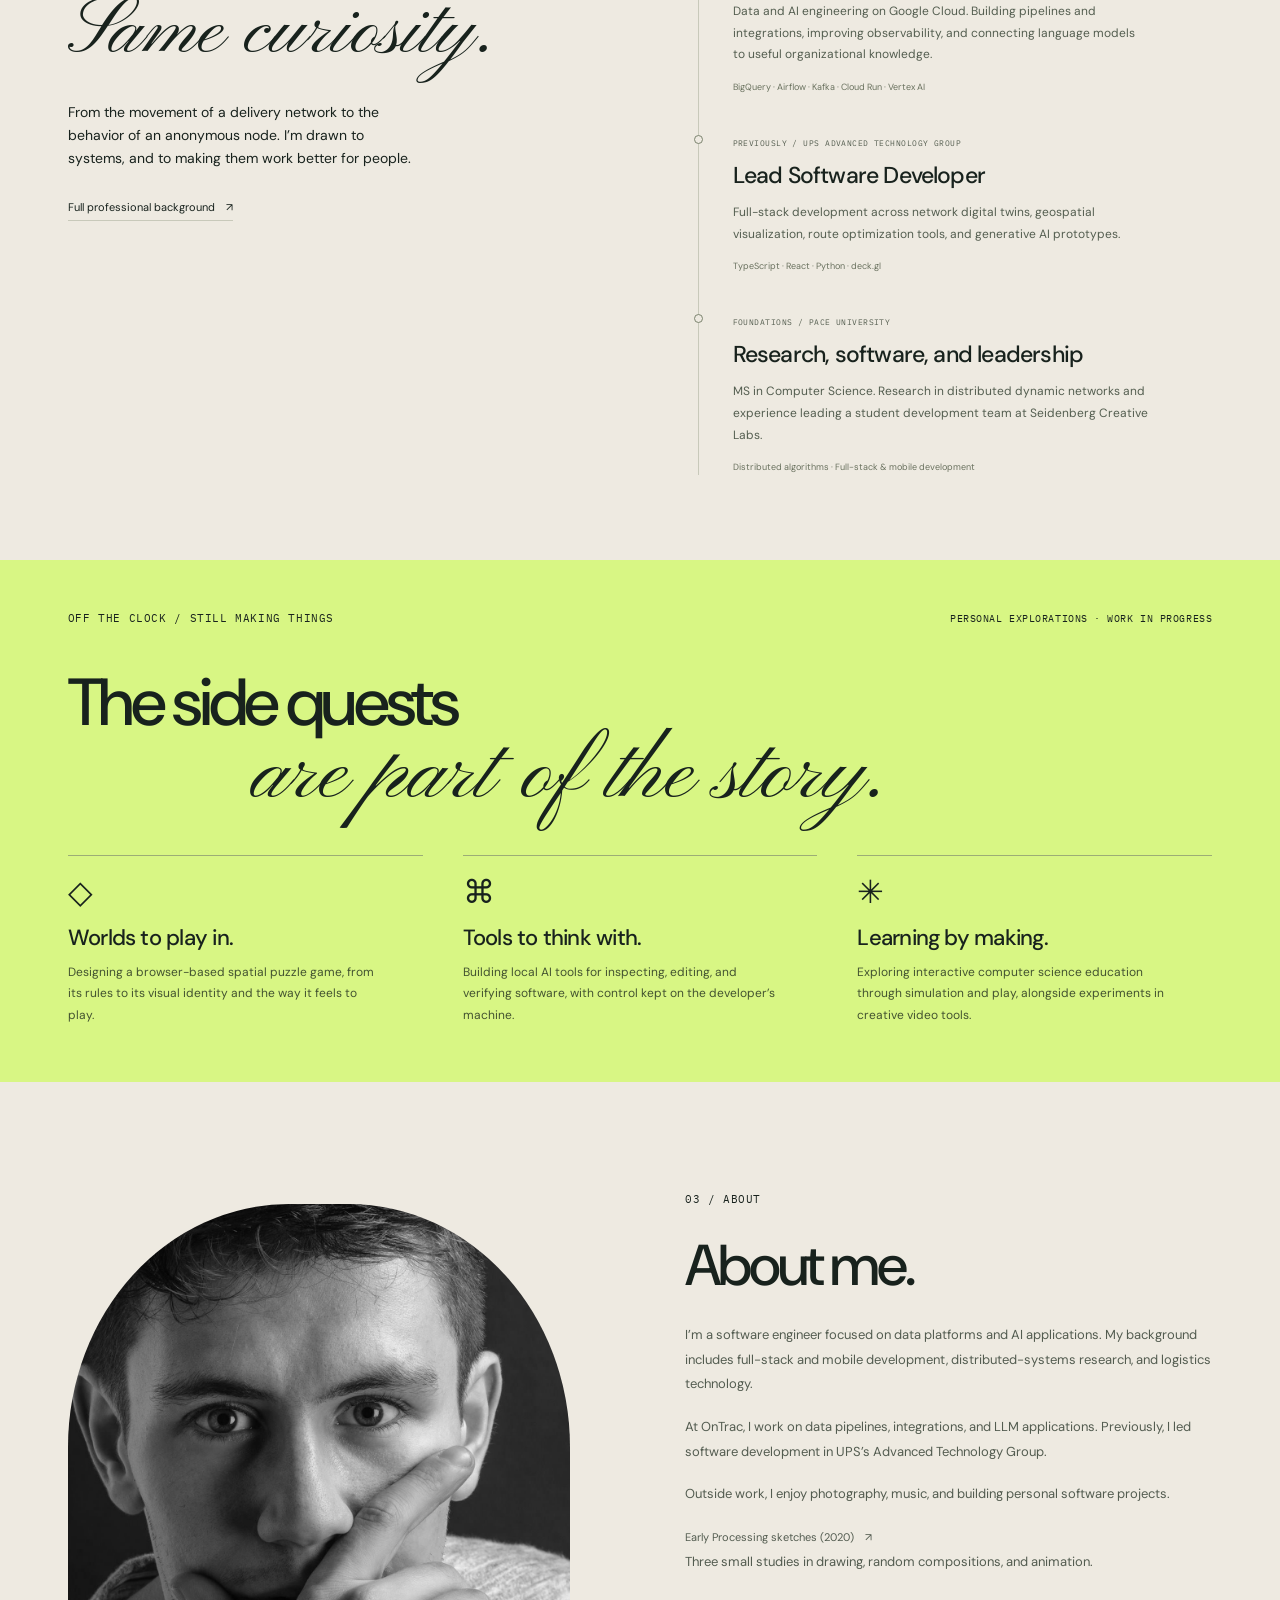
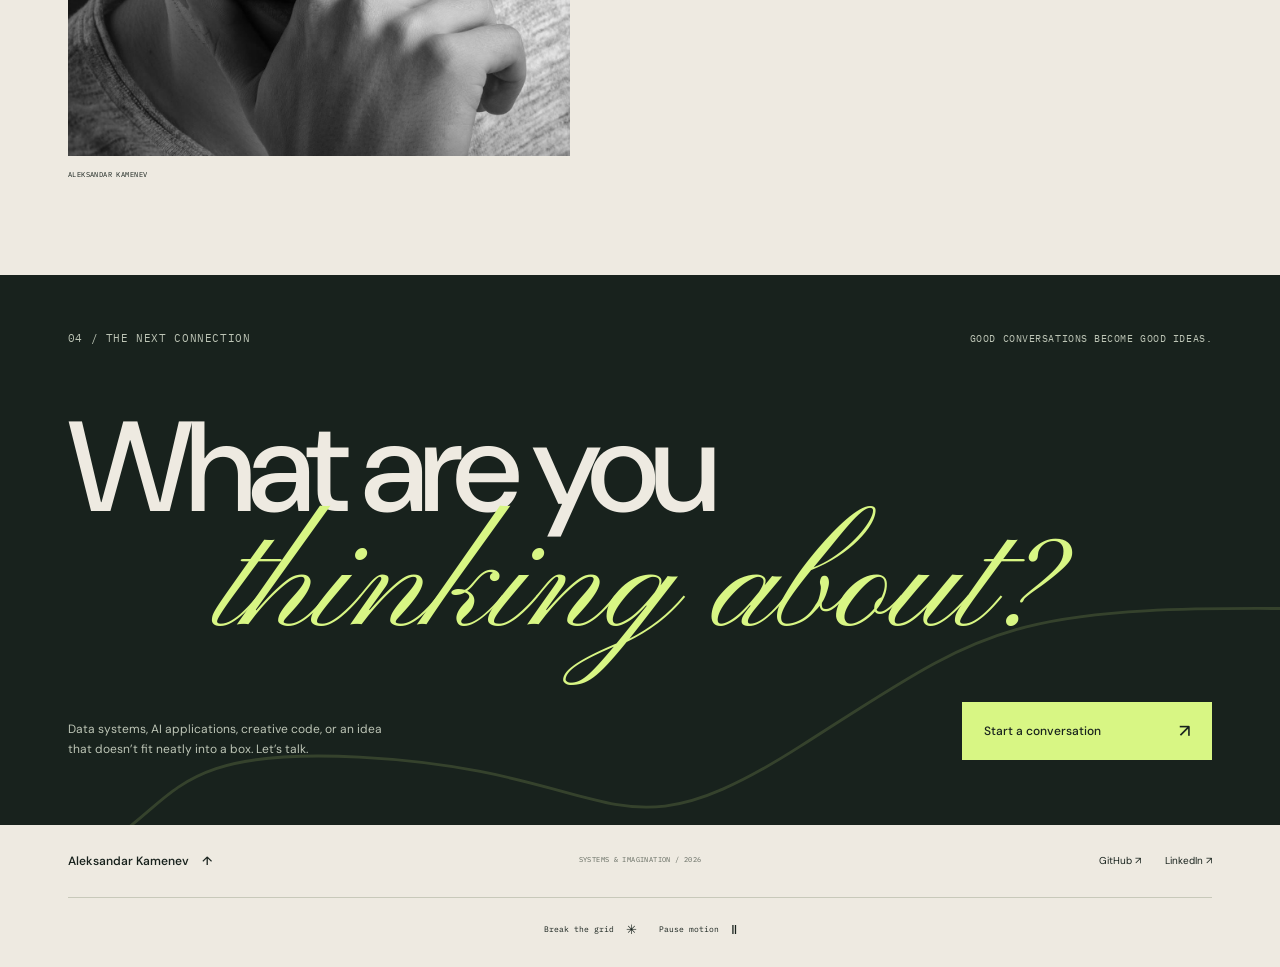
==== commit a41e6a00: "Move early Processing exercises out of featured work" ====
--- a/index.html
+++ b/index.html
@@ -61,7 +61,7 @@
     <section class="work section-pad" id="work" aria-labelledby="work-title">
       <div class="section-heading"><span class="eyebrow">01 / SELECTED WORK & RESEARCH</span><span class="mono muted">A FEW THREADS WORTH FOLLOWING</span></div>
       <div class="work-title-row"><h2 id="work-title">A serious curiosity.<br><span class="script">A playful approach.</span></h2><p>Production systems, published research, and experiments that began with “what if?”</p></div>
-      <div class="filters" role="group" aria-label="Filter selected work" hidden><button type="button" class="active" aria-pressed="true" data-filter="all">Everything <span>06</span></button><button type="button" aria-pressed="false" data-filter="engineering">Engineering</button><button type="button" aria-pressed="false" data-filter="research">Research & data</button><button type="button" aria-pressed="false" data-filter="creative">Creative code</button></div>
+      <div class="filters" role="group" aria-label="Filter selected work" hidden><button type="button" class="active" aria-pressed="true" data-filter="all">Everything <span>05</span></button><button type="button" aria-pressed="false" data-filter="engineering">Engineering</button><button type="button" aria-pressed="false" data-filter="research">Research & data</button><button type="button" aria-pressed="false" data-filter="creative">Creative code</button></div>
       <p id="filter-status" class="sr-only" role="status" aria-live="polite"></p>
 
       <div class="projects">
@@ -96,10 +96,6 @@
           <div class="project-info"><div><span class="project-number mono">05 / OPEN-SOURCE CONTRIBUTION</span><h3>SlashDB React tooling.</h3><p>Contributed a <a href="https://github.com/SlashDB/Slashbd_React_Projects/pull/1" target="_blank" rel="noopener noreferrer">JavaScript wrapper and React hook prototype</a>, followed by <a href="https://github.com/SlashDB/react-slashdb/commit/46d972443224832517be9b788fba9d123391c62f" target="_blank" rel="noopener noreferrer">SDK organization</a> and setup documentation. Part of SlashDB’s open-source projects.</p></div><div class="project-bottom"><span class="tags">React · JavaScript · REST APIs</span><a href="https://github.com/SlashDB/react-slashdb/commits?author=Alex-Kamenev" target="_blank" rel="noopener noreferrer" class="round-link" aria-label="View my public contributions to SlashDB’s React SDK">↗</a></div></div>
         </article>
 
-        <article class="project project-wide project-last" data-category="creative" id="generative">
-          <a class="project-visual generative-visual" href="https://github.com/Alex-Kamenev/Processing-Projects" target="_blank" rel="noopener noreferrer" aria-label="Explore my Processing experiments on GitHub"><span class="diagram-label mono">RULES ARE A PLACE TO START.</span><div class="generative-grid" aria-hidden="true"></div><span class="generative-script script" aria-hidden="true">Then play.</span><span class="visual-footnote mono">PROCESSING / VISUAL EXPERIMENTS</span></a>
-          <div class="project-info"><div><span class="project-number mono">06 / AN EXPLORATION</span><h3>When code becomes a sketchbook.</h3><p>Visual experiments in Processing and JavaScript. Exploring what happens when simple rules meet color, motion, and a willingness to follow an unexpected result.</p></div><div class="project-bottom"><span class="tags">Processing · JavaScript · Generative art</span><a href="https://github.com/Alex-Kamenev/Processing-Projects" target="_blank" rel="noopener noreferrer" class="round-link" aria-label="Explore Processing source on GitHub">↗</a></div></div>
-        </article>
       </div>
       <a class="all-repos" href="https://github.com/Alex-Kamenev?tab=repositories" target="_blank" rel="noopener noreferrer"><span>There’s more in the source.</span><span class="mono">EXPLORE GITHUB <span aria-hidden="true">↗</span></span></a>
     </section>
@@ -122,7 +118,7 @@
 
     <section class="about section-pad" id="about" aria-labelledby="about-title">
       <div class="about-photo"><img src="images/Aleks.jpg" alt="Portrait of Aleksandar Kamenev" width="1356" height="1356" loading="lazy"><span class="photo-caption mono">ALEKSANDAR KAMENEV</span></div>
-      <div class="about-copy"><span class="eyebrow">03 / ABOUT</span><h2 id="about-title">About me.</h2><p>I’m a software engineer focused on data platforms and AI applications. My background includes full-stack and mobile development, distributed-systems research, and logistics technology.</p><p>At OnTrac, I work on data pipelines, integrations, and LLM applications. Previously, I led software development in UPS’s Advanced Technology Group.</p><p>Outside work, I enjoy photography, music, and building personal software projects.</p></div>
+      <div class="about-copy"><span class="eyebrow">03 / ABOUT</span><h2 id="about-title">About me.</h2><p>I’m a software engineer focused on data platforms and AI applications. My background includes full-stack and mobile development, distributed-systems research, and logistics technology.</p><p>At OnTrac, I work on data pipelines, integrations, and LLM applications. Previously, I led software development in UPS’s Advanced Technology Group.</p><p>Outside work, I enjoy photography, music, and building personal software projects.</p><p><a class="text-link" href="https://github.com/Alex-Kamenev/Processing-Projects" target="_blank" rel="noopener noreferrer">Early Processing sketches (2020) <span aria-hidden="true">↗</span></a><br>Three small studies in drawing, random compositions, and animation.</p></div>
     </section>
 
     <section class="contact section-pad" id="contact" aria-labelledby="contact-title">
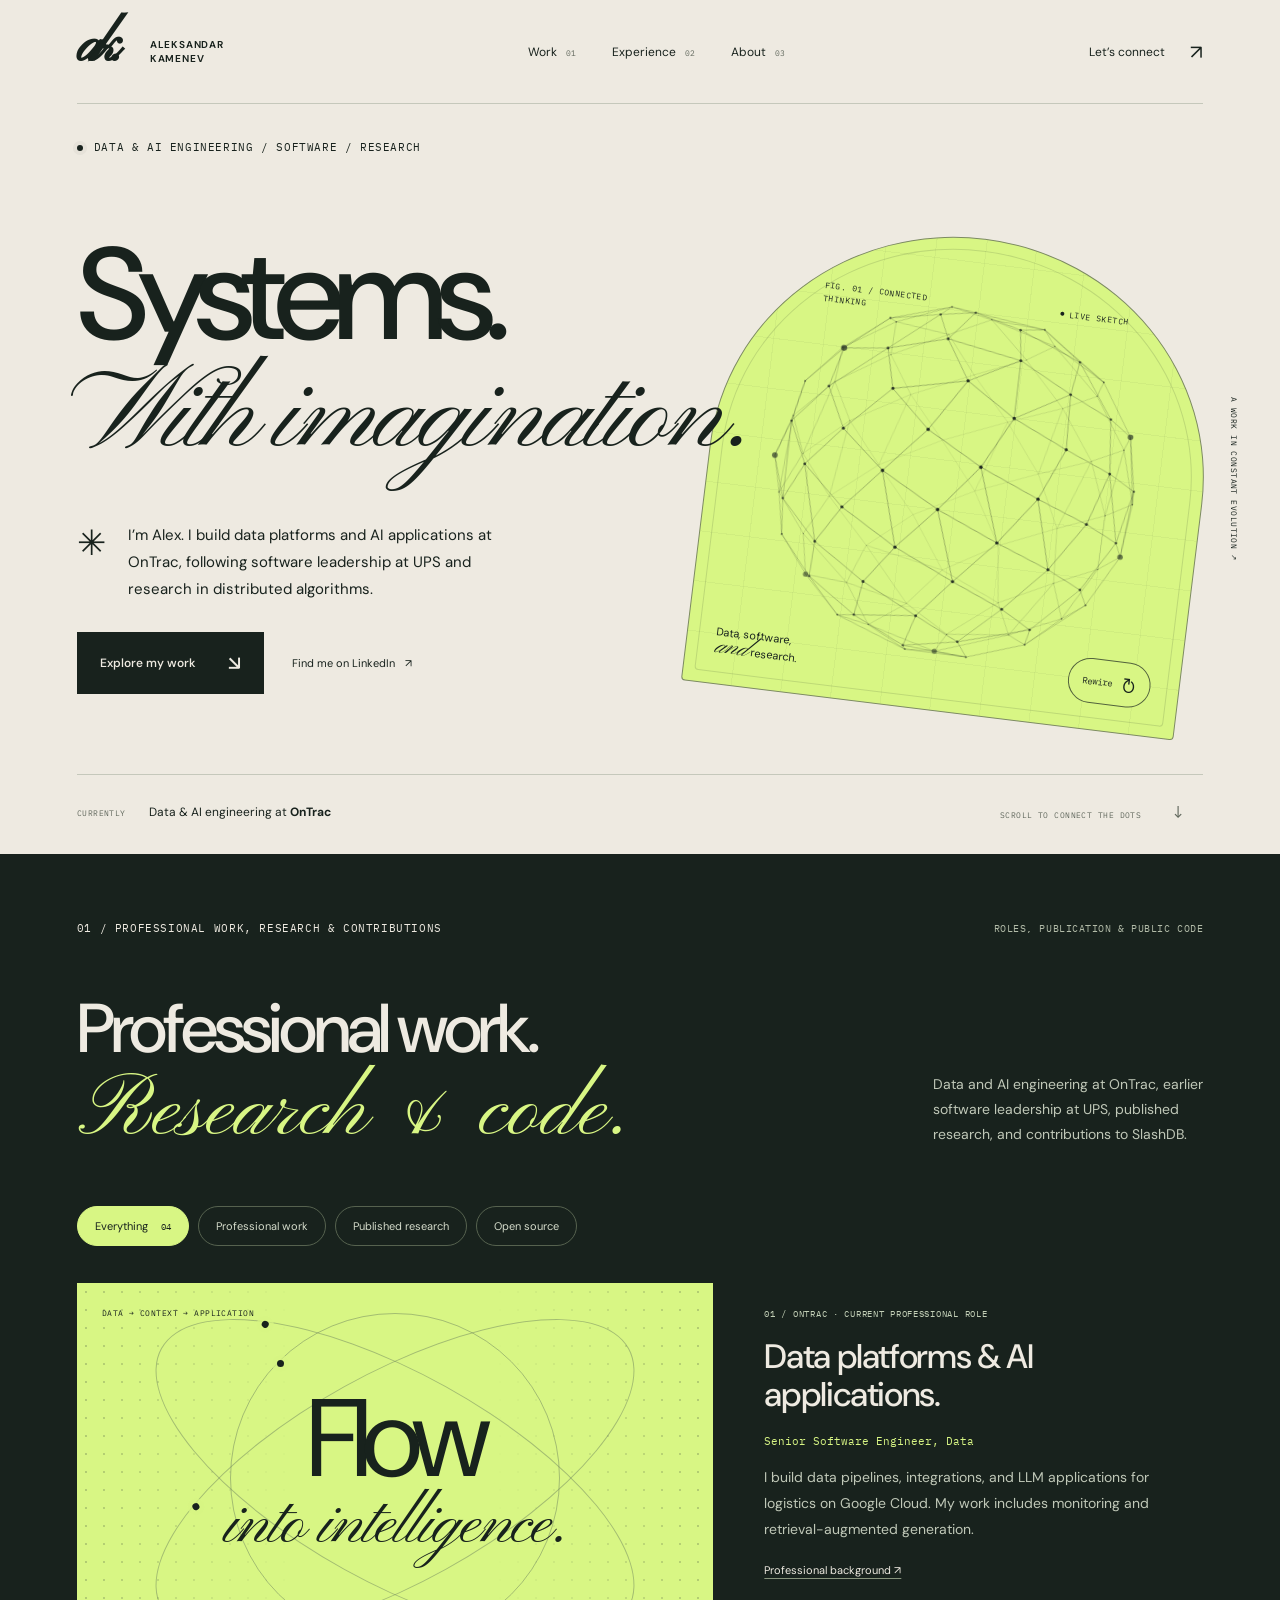
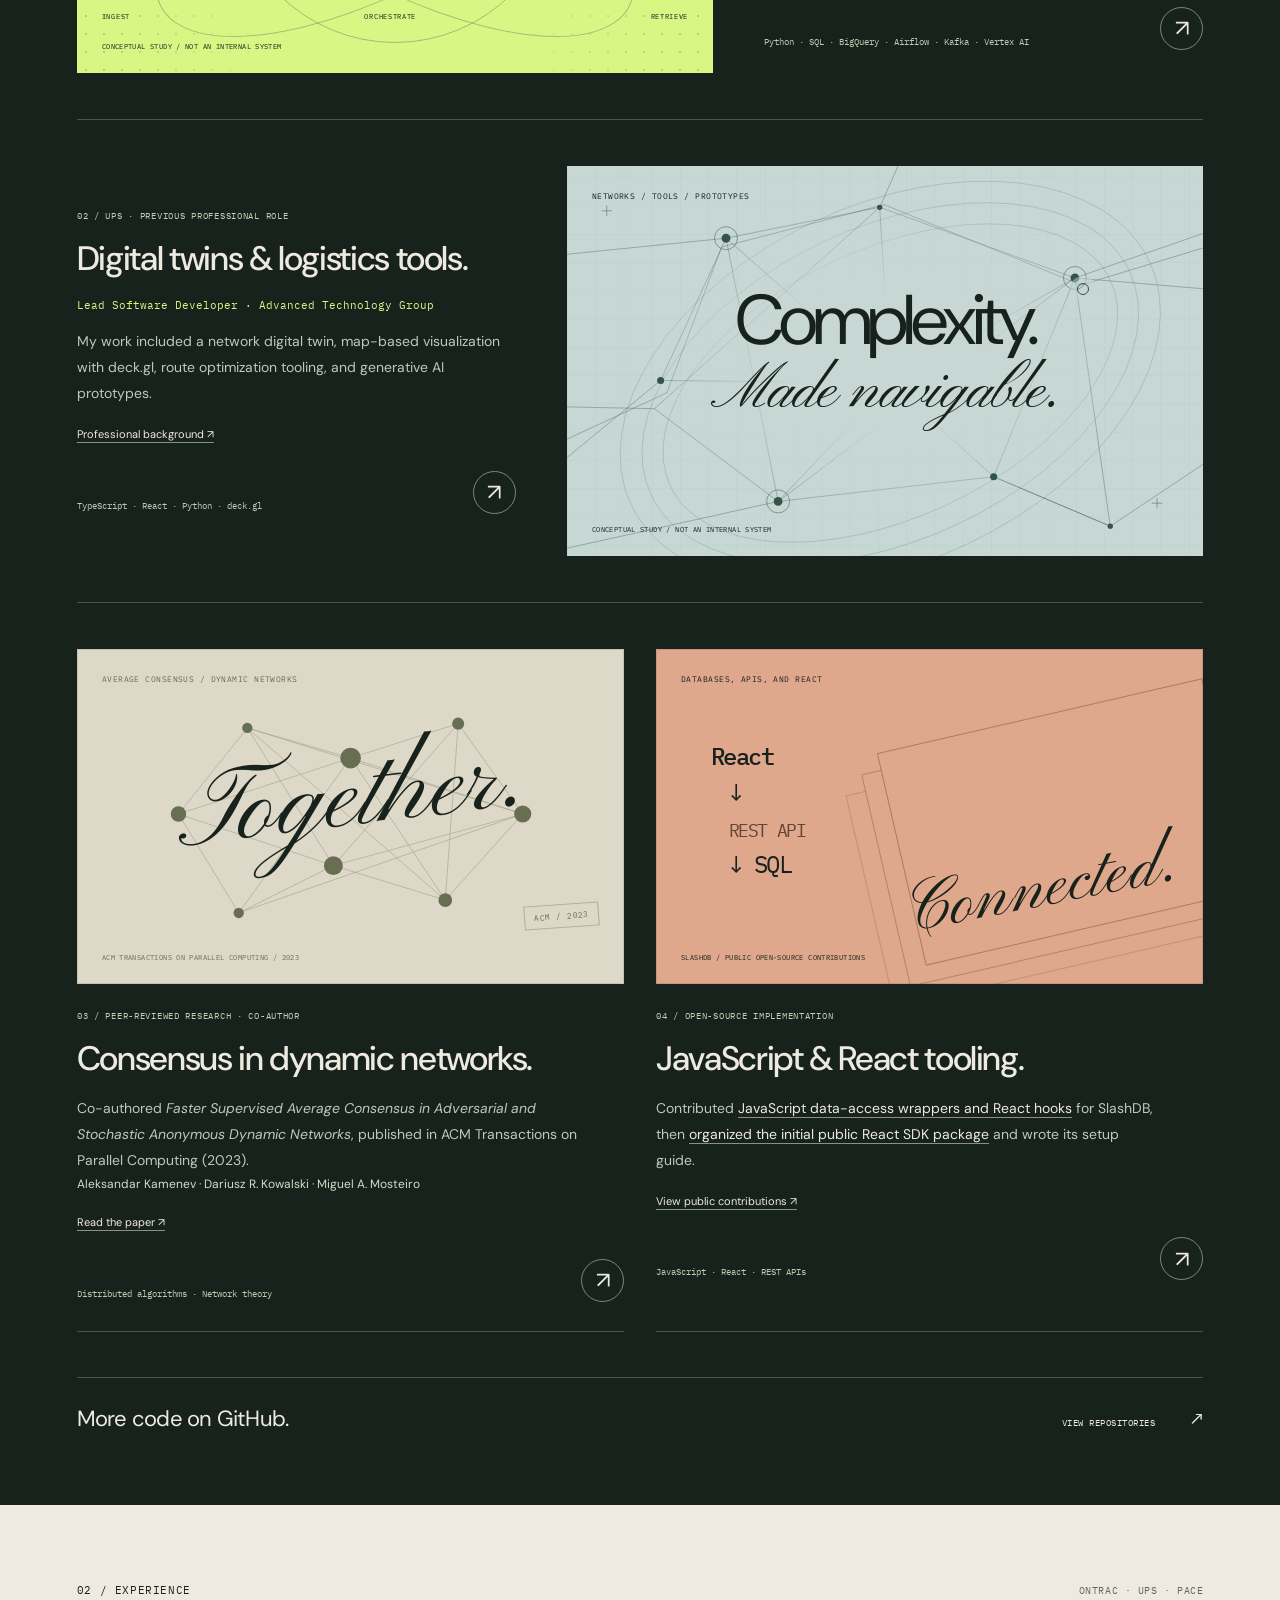
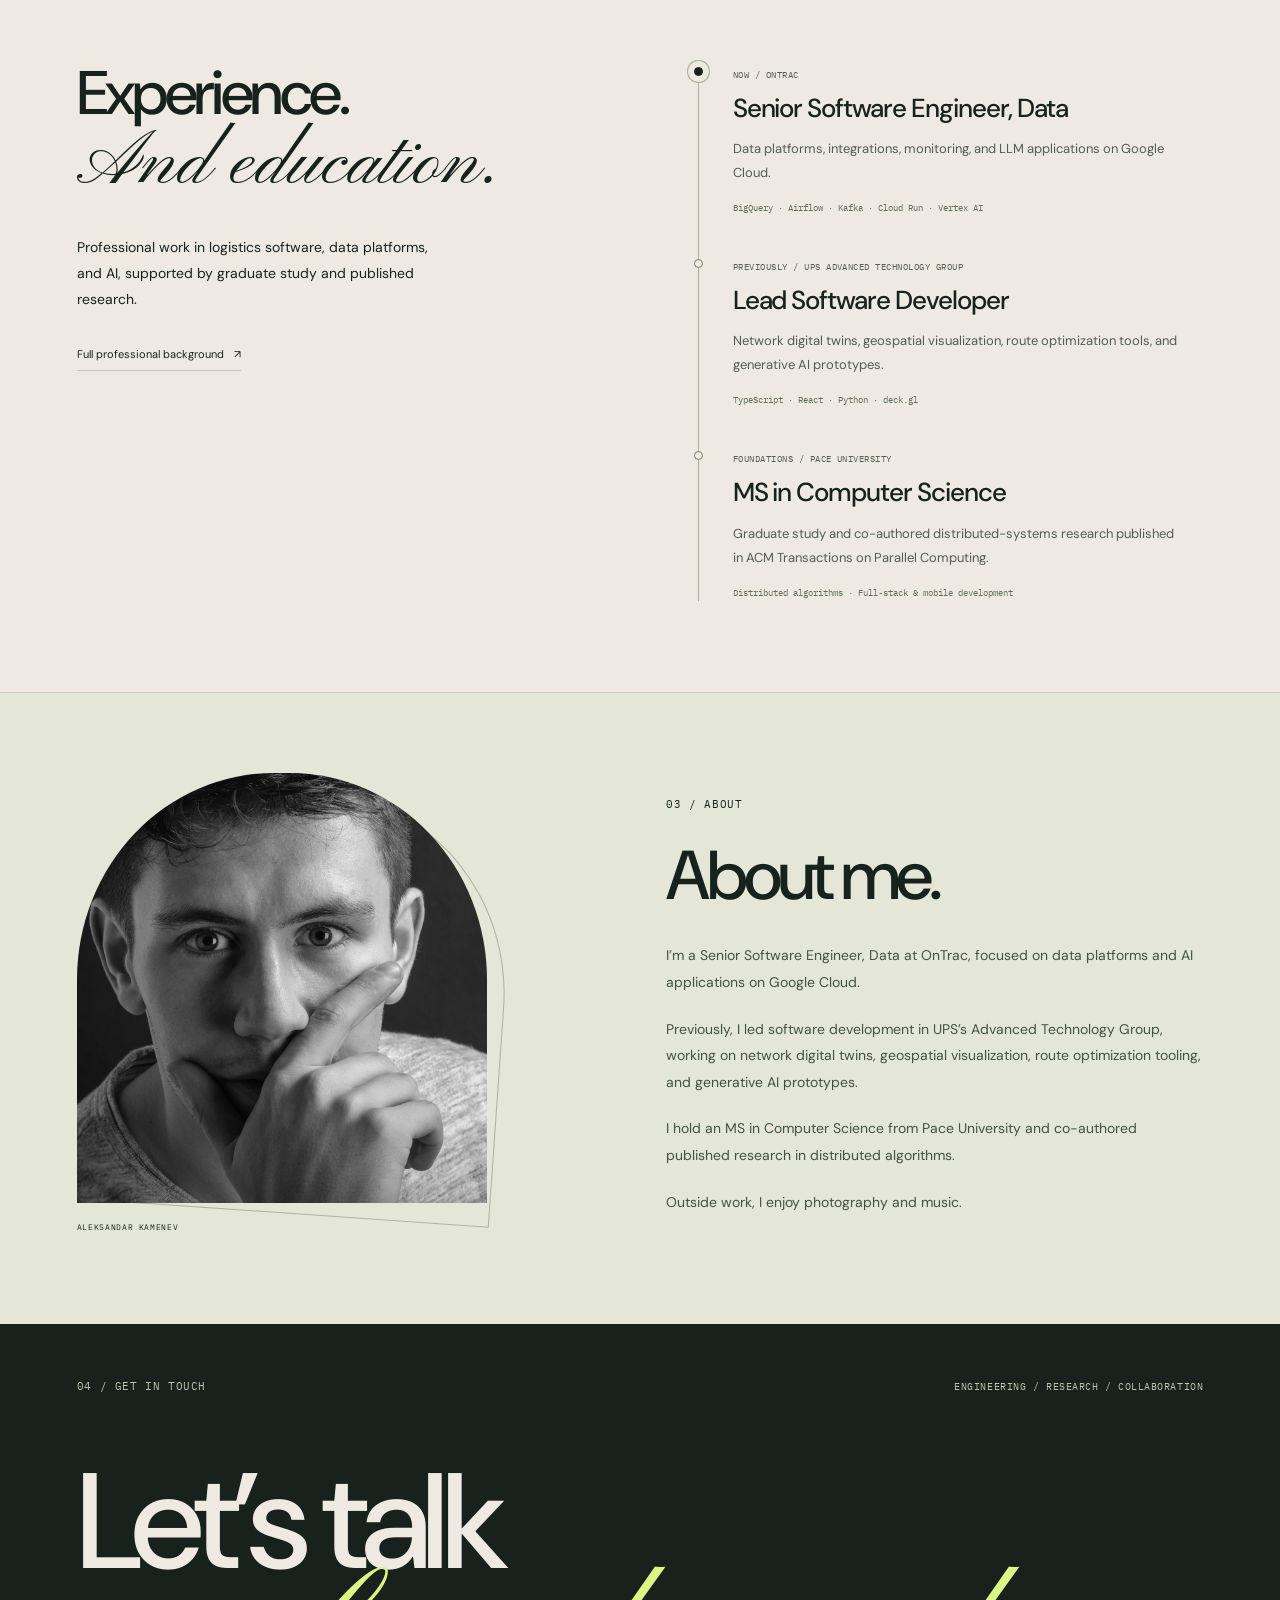
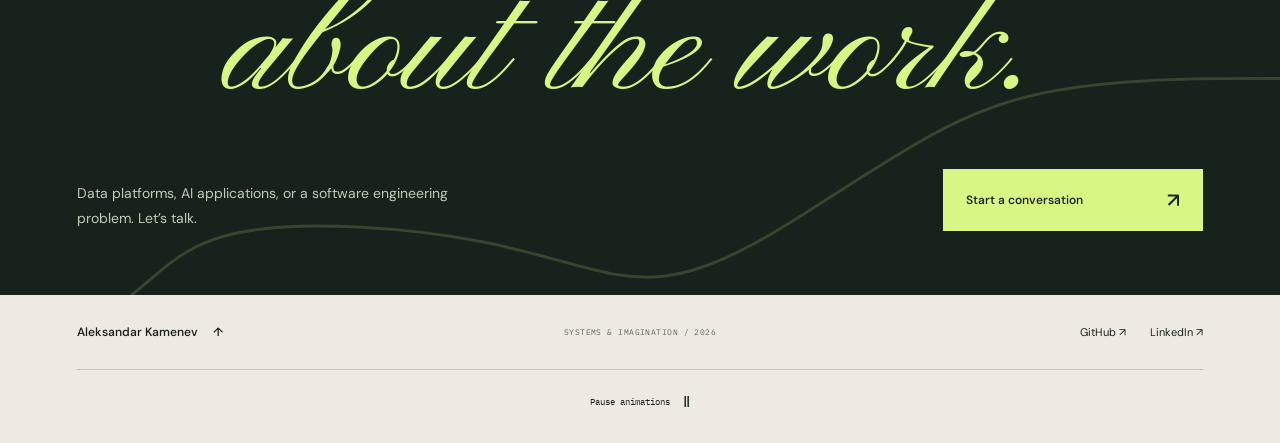
==== commit 4e5dedf7: "Publish professional portfolio redesign and clear animation controls" ====
--- a/index.html
+++ b/index.html
@@ -4,11 +4,11 @@
   <meta charset="utf-8">
   <meta name="viewport" content="width=device-width, initial-scale=1">
   <meta name="theme-color" content="#eeeae1">
-  <title>Aleksandar Kamenev — Systems & imagination</title>
-  <meta name="description" content="Aleksandar (Alex) Kamenev. Data and AI engineer, full-stack developer, researcher, and creative builder. Selected work, experiments, and a few unexpected connections.">
+  <title>Aleksandar Kamenev — Data &amp; AI Engineering</title>
+  <meta name="description" content="Senior Software Engineer, Data at OnTrac; previously UPS Advanced Technology Group. Published distributed-systems research and open-source contributions.">
   <meta property="og:type" content="website">
-  <meta property="og:title" content="Aleksandar Kamenev — Systems & imagination">
-  <meta property="og:description" content="Data, AI, code, and curiosity. A portfolio of connected ideas by Aleksandar Kamenev.">
+  <meta property="og:title" content="Aleksandar Kamenev — Data &amp; AI Engineering">
+  <meta property="og:description" content="Professional data and AI engineering, published research, and open-source contributions by Aleksandar Kamenev.">
   <meta name="twitter:card" content="summary">
   <link rel="canonical" href="https://alex-kamenev.github.io/">
   <meta property="og:url" content="https://alex-kamenev.github.io/">
@@ -28,7 +28,7 @@
     <a class="wordmark" href="#top" aria-label="Aleksandar Kamenev, home"><span class="monogram">ak.</span><span>ALEKSANDAR<br>KAMENEV</span></a>
     <nav aria-label="Main navigation">
       <a href="#work">Work <span>01</span></a>
-      <a href="#trajectory">Trajectory <span>02</span></a>
+      <a href="#trajectory">Experience <span>02</span></a>
       <a href="#about">About <span>03</span></a>
     </nav>
     <a class="header-contact" href="#contact">Let’s connect <span aria-hidden="true">↗</span></a>
@@ -36,13 +36,13 @@
 
   <main id="main">
     <section class="hero section-pad" id="top" aria-labelledby="hero-title">
-      <div class="eyebrow hero-eyebrow"><span class="status-dot" aria-hidden="true"></span> ENGINEER BY PRACTICE. CURIOUS BY DEFAULT.</div>
+      <div class="eyebrow hero-eyebrow"><span class="status-dot" aria-hidden="true"></span> DATA &amp; AI ENGINEERING / SOFTWARE / RESEARCH</div>
       <div class="hero-composition">
         <div class="hero-copy">
           <h1 id="hero-title">Systems.<br><span class="script hero-script">With imagination.</span></h1>
           <div class="hero-intro">
             <span class="small-cross" aria-hidden="true">✳</span>
-            <p>I’m Alex. I build data platforms, AI applications, and experiences that make complex things feel a little more human.</p>
+            <p>I’m Alex. I build data platforms and AI applications at OnTrac, following software leadership at UPS and research in distributed algorithms.</p>
           </div>
           <div class="hero-actions"><a class="button button-dark" href="#work">Explore my work <span aria-hidden="true">↘</span></a><a class="text-link" href="https://www.linkedin.com/in/aleksandar-kamenev/" target="_blank" rel="noopener noreferrer">Find me on LinkedIn <span aria-hidden="true">↗</span></a></div>
         </div>
@@ -50,7 +50,7 @@
           <div class="art-topline mono"><span>FIG. 01 / CONNECTED THINKING</span><span class="live-label"><i aria-hidden="true"></i> LIVE SKETCH</span></div>
           <canvas id="network" aria-hidden="true"></canvas>
           <svg class="network-fallback" viewBox="0 0 500 500" aria-hidden="true"><g fill="none" stroke="currentColor" stroke-width=".7"><ellipse cx="250" cy="250" rx="185" ry="190"/><ellipse cx="250" cy="250" rx="120" ry="190"/><ellipse cx="250" cy="250" rx="45" ry="190"/><ellipse cx="250" cy="250" rx="185" ry="60"/><ellipse cx="250" cy="250" rx="185" ry="135"/><path d="M65 250h370M250 60v380M90 130l320 240M90 370l320-240"/></g></svg>
-          <div class="art-caption"><p>Good ideas happen<br><em>between</em> disciplines.</p><button class="rewire" type="button" aria-label="Rewire the interactive network" hidden>Rewire <span aria-hidden="true">↻</span></button></div>
+          <div class="art-caption"><p>Data, software,<br><em>and</em> research.</p><button class="rewire" type="button" aria-label="Rewire the interactive network" hidden>Rewire <span aria-hidden="true">↻</span></button></div>
           <figcaption class="sr-only">An interactive, generative network drawing. Move your pointer over it to change its perspective, or use the Rewire button to create a new arrangement.</figcaption>
         </figure>
         <span class="hero-side-note mono" aria-hidden="true">A WORK IN CONSTANT EVOLUTION ↗</span>
@@ -59,75 +59,66 @@
     </section>
 
     <section class="work section-pad" id="work" aria-labelledby="work-title">
-      <div class="section-heading"><span class="eyebrow">01 / SELECTED WORK & RESEARCH</span><span class="mono muted">A FEW THREADS WORTH FOLLOWING</span></div>
-      <div class="work-title-row"><h2 id="work-title">A serious curiosity.<br><span class="script">A playful approach.</span></h2><p>Production systems, published research, and experiments that began with “what if?”</p></div>
-      <div class="filters" role="group" aria-label="Filter selected work" hidden><button type="button" class="active" aria-pressed="true" data-filter="all">Everything <span>05</span></button><button type="button" aria-pressed="false" data-filter="engineering">Engineering</button><button type="button" aria-pressed="false" data-filter="research">Research & data</button><button type="button" aria-pressed="false" data-filter="creative">Creative code</button></div>
+      <div class="section-heading"><span class="eyebrow">01 / PROFESSIONAL WORK, RESEARCH &amp; CONTRIBUTIONS</span><span class="mono muted">ROLES, PUBLICATION &amp; PUBLIC CODE</span></div>
+      <div class="work-title-row"><h2 id="work-title">Professional work.<br><span class="script">Research &amp; code.</span></h2><p>Data and AI engineering at OnTrac, earlier software leadership at UPS, published research, and contributions to SlashDB.</p></div>
+      <div class="filters" role="group" aria-label="Filter selected work" hidden><button type="button" class="active" aria-pressed="true" data-filter="all">Everything <span>04</span></button><button type="button" aria-pressed="false" data-filter="professional">Professional work</button><button type="button" aria-pressed="false" data-filter="research">Published research</button><button type="button" aria-pressed="false" data-filter="open-source">Open source</button></div>
       <p id="filter-status" class="sr-only" role="status" aria-live="polite"></p>
 
       <div class="projects">
-        <article class="project project-wide" data-category="engineering" id="data-ai">
+        <article class="project project-wide" data-category="professional" id="data-ai">
           <div class="project-visual data-visual" aria-hidden="true">
             <div class="data-orbit orbit-one"></div><div class="data-orbit orbit-two"></div><div class="data-orbit orbit-three"></div>
-            <span class="diagram-label mono">DATA → CONTEXT → ACTION</span>
+            <span class="diagram-label mono">DATA → CONTEXT → APPLICATION</span>
             <div class="data-core">Flow<span class="script">into intelligence.</span></div>
-            <div class="data-nodes mono"><span>INGEST</span><span>ORCHESTRATE</span><span>UNDERSTAND</span></div>
-            <span class="visual-footnote mono">CONCEPTUAL VISUAL / PROFESSIONAL WORK</span>
+            <div class="data-nodes mono"><span>INGEST</span><span>ORCHESTRATE</span><span>RETRIEVE</span></div>
+            <span class="visual-footnote mono">CONCEPTUAL STUDY / NOT AN INTERNAL SYSTEM</span>
           </div>
-          <div class="project-info"><div><span class="project-number mono">01 / PROFESSIONAL</span><h3>Data that moves things forward.</h3><p>Data pipelines, integrations, and AI applications for logistics. Connecting real-time systems with the people who depend on them.</p></div><div class="project-bottom"><span class="tags">Python · SQL · Google Cloud · RAG</span><a href="#trajectory" class="round-link" aria-label="Read about my professional work"><span aria-hidden="true">↗</span></a></div></div>
+          <div class="project-info"><div><span class="project-number mono">01 / ONTRAC · CURRENT PROFESSIONAL ROLE</span><h3>Data platforms &amp; AI applications.</h3><p class="project-role">Senior Software Engineer, Data</p><p>I build data pipelines, integrations, and LLM applications for logistics on Google Cloud. My work includes monitoring and retrieval-augmented generation.</p><p class="project-evidence"><a class="evidence-link" href="https://www.linkedin.com/in/aleksandar-kamenev/" target="_blank" rel="noopener noreferrer">Professional background ↗</a></p></div><div class="project-bottom"><span class="tags">Python · SQL · BigQuery · Airflow · Kafka · Vertex AI</span><a href="#trajectory" class="round-link" aria-label="Read about my OnTrac role"><span aria-hidden="true">↗</span></a></div></div>
         </article>
 
-        <article class="project" data-category="creative" id="shared-windows">
-          <a class="project-visual cube-visual" href="https://github.com/Alex-Kamenev/browser-window-shared-view-cube-rotation-animation" target="_blank" rel="noopener noreferrer" aria-label="View the shared browser windows experiment on GitHub"><span class="diagram-label mono">ONE WORLD. MULTIPLE WINDOWS.</span><div class="window-frame frame-one"><span class="window-dots">•••</span></div><div class="window-frame frame-two"><span class="window-dots">•••</span></div><div class="cube-stage" aria-hidden="true"><div class="cube"><i></i><i></i><i></i><i></i><i></i><i></i></div></div><span class="visual-footnote mono">BROWSER EXPERIMENT / 2024</span></a>
-          <div class="project-info"><div><span class="project-number mono">02 / CREATIVE CODE</span><h3>A browser, beyond its borders.</h3><p>A rotating cube with shared position and animation across browser windows. A small experiment in making the browser frame part of the experience.</p></div><div class="project-bottom"><span class="tags">JavaScript · Canvas · Next.js</span><a href="https://github.com/Alex-Kamenev/browser-window-shared-view-cube-rotation-animation" target="_blank" rel="noopener noreferrer" class="round-link" aria-label="View shared browser windows source on GitHub">↗</a></div></div>
+        <article class="project project-wide" data-category="professional" id="ups">
+          <div class="project-visual ups-visual" aria-hidden="true">
+            <span class="diagram-label mono">NETWORKS / TOOLS / PROTOTYPES</span>
+            <div class="ups-core">Complexity.<span class="script">Made navigable.</span></div>
+            <span class="visual-footnote mono">CONCEPTUAL STUDY / NOT AN INTERNAL SYSTEM</span>
+          </div>
+          <div class="project-info"><div><span class="project-number mono">02 / UPS · PREVIOUS PROFESSIONAL ROLE</span><h3>Digital twins &amp; logistics tools.</h3><p class="project-role">Lead Software Developer · Advanced Technology Group</p><p>My work included a network digital twin, map-based visualization with deck.gl, route optimization tooling, and generative AI prototypes.</p><p class="project-evidence"><a class="evidence-link" href="https://www.linkedin.com/in/aleksandar-kamenev/" target="_blank" rel="noopener noreferrer">Professional background ↗</a></p></div><div class="project-bottom"><span class="tags">TypeScript · React · Python · deck.gl</span><a href="#trajectory" class="round-link" aria-label="Read about my previous UPS role"><span aria-hidden="true">↗</span></a></div></div>
         </article>
 
         <article class="project" data-category="research" id="consensus">
-          <a class="project-visual research-visual" href="https://doi.org/10.1145/3593426" target="_blank" rel="noopener noreferrer" aria-label="Read the published average consensus research"><span class="diagram-label mono">INDIVIDUAL NODES. COLLECTIVE KNOWLEDGE.</span><svg viewBox="0 0 560 330" aria-hidden="true"><g class="consensus-lines" fill="none" stroke="currentColor"><path d="M80 165 160 65 280 100 405 60 480 165 390 265 260 225 150 280 80 165 280 100 390 265 405 60 260 225 160 65 480 165 150 280"/><path d="m80 165 180 60 220-60M160 65l230 200M150 280l130-180 200 65"/></g><g class="consensus-nodes" fill="currentColor"><circle cx="80" cy="165" r="9"/><circle cx="160" cy="65" r="6"/><circle cx="280" cy="100" r="12"/><circle cx="405" cy="60" r="7"/><circle cx="480" cy="165" r="10"/><circle cx="390" cy="265" r="8"/><circle cx="260" cy="225" r="11"/><circle cx="150" cy="280" r="6"/></g></svg><span class="research-word script" aria-hidden="true">Together.</span><span class="visual-footnote mono">ACM TRANSACTIONS ON PARALLEL COMPUTING / 2023</span></a>
-          <div class="project-info"><div><span class="project-number mono">03 / PUBLISHED RESEARCH</span><h3>Consensus in a changing network.</h3><p>Co-authored research on distributed average consensus in anonymous dynamic networks, with Dariusz R. Kowalski and Miguel A. Mosteiro.</p></div><div class="project-bottom"><span class="tags">Distributed algorithms · Network theory</span><a href="https://doi.org/10.1145/3593426" target="_blank" rel="noopener noreferrer" class="round-link" aria-label="Read Faster Supervised Average Consensus, published in 2023">↗</a></div></div>
+          <a class="project-visual research-visual" href="https://doi.org/10.1145/3593426" target="_blank" rel="noopener noreferrer" aria-label="Read the published average consensus research"><span class="diagram-label mono">AVERAGE CONSENSUS / DYNAMIC NETWORKS</span><svg viewBox="0 0 560 330" aria-hidden="true"><g class="consensus-lines" fill="none" stroke="currentColor"><path d="M80 165 160 65 280 100 405 60 480 165 390 265 260 225 150 280 80 165 280 100 390 265 405 60 260 225 160 65 480 165 150 280"/><path d="m80 165 180 60 220-60M160 65l230 200M150 280l130-180 200 65"/></g><g class="consensus-nodes" fill="currentColor"><circle cx="80" cy="165" r="9"/><circle cx="160" cy="65" r="6"/><circle cx="280" cy="100" r="12"/><circle cx="405" cy="60" r="7"/><circle cx="480" cy="165" r="10"/><circle cx="390" cy="265" r="8"/><circle cx="260" cy="225" r="11"/><circle cx="150" cy="280" r="6"/></g></svg><span class="research-word script" aria-hidden="true">Together.</span><span class="visual-footnote mono">ACM TRANSACTIONS ON PARALLEL COMPUTING / 2023</span></a>
+          <div class="project-info"><div><span class="project-number mono">03 / PEER-REVIEWED RESEARCH · CO-AUTHOR</span><h3>Consensus in dynamic networks.</h3><p>Co-authored <em>Faster Supervised Average Consensus in Adversarial and Stochastic Anonymous Dynamic Networks</em>, published in ACM Transactions on Parallel Computing (2023).</p><p class="project-authors">Aleksandar Kamenev · Dariusz R. Kowalski · Miguel A. Mosteiro</p><p class="project-evidence"><a class="evidence-link" href="https://doi.org/10.1145/3593426" target="_blank" rel="noopener noreferrer">Read the paper ↗</a></p></div><div class="project-bottom"><span class="tags">Distributed algorithms · Network theory</span><a href="https://doi.org/10.1145/3593426" target="_blank" rel="noopener noreferrer" class="round-link" aria-label="Read Faster Supervised Average Consensus, published in 2023">↗</a></div></div>
         </article>
 
-        <article class="project" data-category="research" id="weather">
-          <a class="project-visual weather-visual" href="https://github.com/Alex-Kamenev/Weather_Data_EDA_2015_2020" target="_blank" rel="noopener noreferrer" aria-label="View the New York weather data analysis on GitHub"><span class="diagram-label mono">LOOK CLOSER. FIND THE PATTERN.</span><div class="weather-rings" aria-hidden="true"><i></i><i></i><i></i><i></i><i></i><i></i><i></i></div><span class="weather-word">Weather<span class="script">in perspective.</span></span><span class="visual-footnote mono">NEW YORK STATE / 2015–2020 DATA</span></a>
-          <div class="project-info"><div><span class="project-number mono">04 / DATA EXPLORATION</span><h3>Reading the weather, through data.</h3><p>Exploratory analysis of temperature and precipitation at five New York weather stations, followed by experiments in forecasting and time-series modeling.</p><details class="analysis-details"><summary>A closer look: the actual analysis</summary><img src="assets/weather-analysis.png" alt="Time-series plot of daily high and low temperatures in degrees Fahrenheit at Buffalo Niagara International, New York, from 2015 to 2020" width="1200" loading="lazy"><p>An original output from the <a href="https://github.com/Alex-Kamenev/Weather_Data_EDA_2015_2020/blob/main/Weather_Project.ipynb" target="_blank" rel="noopener noreferrer">weather exploration notebook</a>. Station-level observations over a short period; this chart alone does not establish a long-term climate trend. Related work: <a href="https://github.com/Alex-Kamenev/Weather_Data_Prediction_Models" target="_blank" rel="noopener noreferrer">forecasting models</a> and <a href="https://github.com/Alex-Kamenev/SunSpots_Time_Series_FBProphet" target="_blank" rel="noopener noreferrer">sunspot time series</a>.</p></details></div><div class="project-bottom"><span class="tags">Python · Pandas · Plotly · Time series</span><a href="https://github.com/Alex-Kamenev/Weather_Data_EDA_2015_2020" target="_blank" rel="noopener noreferrer" class="round-link" aria-label="View weather data research source on GitHub">↗</a></div></div>
+        <article class="project" data-category="open-source" id="slashdb">
+          <a class="project-visual hook-visual" href="https://github.com/SlashDB/react-slashdb" target="_blank" rel="noopener noreferrer" aria-label="View SlashDB’s React SDK on GitHub"><span class="diagram-label mono">DATABASES, APIS, AND REACT</span><div class="hook-code" aria-hidden="true"><strong>React</strong><br><span class="code-indent">↓</span><br><span class="code-indent code-detail">REST API</span><br><span class="code-indent">↓ SQL</span></div><span class="hook-script script" aria-hidden="true">Connected.</span><span class="visual-footnote mono">SLASHDB / PUBLIC OPEN-SOURCE CONTRIBUTIONS</span></a>
+          <div class="project-info"><div><span class="project-number mono">04 / OPEN-SOURCE IMPLEMENTATION</span><h3>JavaScript &amp; React tooling.</h3><p>Contributed <a href="https://github.com/SlashDB/Slashbd_React_Projects/pull/1" target="_blank" rel="noopener noreferrer">JavaScript data-access wrappers and React hooks</a> for SlashDB, then <a href="https://github.com/SlashDB/react-slashdb/commit/46d972443224832517be9b788fba9d123391c62f" target="_blank" rel="noopener noreferrer">organized the initial public React SDK package</a> and wrote its setup guide.</p><p class="project-evidence"><a class="evidence-link" href="https://github.com/SlashDB/react-slashdb/commits?author=Alex-Kamenev" target="_blank" rel="noopener noreferrer">View public contributions ↗</a></p></div><div class="project-bottom"><span class="tags">JavaScript · React · REST APIs</span><a href="https://github.com/SlashDB/react-slashdb/commits?author=Alex-Kamenev" target="_blank" rel="noopener noreferrer" class="round-link" aria-label="View my public contributions to SlashDB’s React SDK">↗</a></div></div>
         </article>
-
-        <article class="project" data-category="engineering" id="slashdb">
-          <a class="project-visual hook-visual" href="https://github.com/SlashDB/react-slashdb" target="_blank" rel="noopener noreferrer" aria-label="View SlashDB’s React SDK on GitHub"><span class="diagram-label mono">DATABASES, APIS, AND REACT.</span><div class="hook-code" aria-hidden="true"><strong>React</strong><br><span class="code-indent">↓</span><br><span class="code-indent code-detail">REST API</span><br><span class="code-indent">↓ SQL</span></div><span class="hook-script script" aria-hidden="true">Connected.</span><span class="visual-footnote mono">SLASHDB / OPEN-SOURCE CONTRIBUTIONS</span></a>
-          <div class="project-info"><div><span class="project-number mono">05 / OPEN-SOURCE CONTRIBUTION</span><h3>SlashDB React tooling.</h3><p>Contributed a <a href="https://github.com/SlashDB/Slashbd_React_Projects/pull/1" target="_blank" rel="noopener noreferrer">JavaScript wrapper and React hook prototype</a>, followed by <a href="https://github.com/SlashDB/react-slashdb/commit/46d972443224832517be9b788fba9d123391c62f" target="_blank" rel="noopener noreferrer">SDK organization</a> and setup documentation. Part of SlashDB’s open-source projects.</p></div><div class="project-bottom"><span class="tags">React · JavaScript · REST APIs</span><a href="https://github.com/SlashDB/react-slashdb/commits?author=Alex-Kamenev" target="_blank" rel="noopener noreferrer" class="round-link" aria-label="View my public contributions to SlashDB’s React SDK">↗</a></div></div>
-        </article>
-
       </div>
-      <a class="all-repos" href="https://github.com/Alex-Kamenev?tab=repositories" target="_blank" rel="noopener noreferrer"><span>There’s more in the source.</span><span class="mono">EXPLORE GITHUB <span aria-hidden="true">↗</span></span></a>
+      <a class="all-repos" href="https://github.com/Alex-Kamenev?tab=repositories" target="_blank" rel="noopener noreferrer"><span>More code on GitHub.</span><span class="mono">VIEW REPOSITORIES <span aria-hidden="true">↗</span></span></a>
     </section>
 
     <section class="trajectory section-pad" id="trajectory" aria-labelledby="trajectory-title">
-      <div class="section-heading"><span class="eyebrow">02 / THE CONNECTING THREAD</span><span class="mono muted">BUILD. LEARN. REPEAT.</span></div>
-      <div class="trajectory-layout"><div class="trajectory-intro"><h2 id="trajectory-title">Different scales.<br><span class="script">Same curiosity.</span></h2><p>From the movement of a delivery network to the behavior of an anonymous node. I’m drawn to systems, and to making them work better for people.</p><a class="text-link" href="https://www.linkedin.com/in/aleksandar-kamenev/" target="_blank" rel="noopener noreferrer">Full professional background <span aria-hidden="true">↗</span></a></div>
+      <div class="section-heading"><span class="eyebrow">02 / EXPERIENCE</span><span class="mono muted">ONTRAC · UPS · PACE</span></div>
+      <div class="trajectory-layout"><div class="trajectory-intro"><h2 id="trajectory-title">Experience.<br><span class="script">And education.</span></h2><p>Professional work in logistics software, data platforms, and AI, supported by graduate study and published research.</p><a class="text-link" href="https://www.linkedin.com/in/aleksandar-kamenev/" target="_blank" rel="noopener noreferrer">Full professional background <span aria-hidden="true">↗</span></a></div>
       <div class="experience-list">
-        <article class="experience"><div class="experience-marker" aria-hidden="true"></div><span class="mono">NOW / ONTRAC</span><h3>Senior Software Engineer, Data</h3><p>Data and AI engineering on Google Cloud. Building pipelines and integrations, improving observability, and connecting language models to useful organizational knowledge.</p><p class="experience-tools">BigQuery · Airflow · Kafka · Cloud Run · Vertex AI</p></article>
-        <article class="experience"><div class="experience-marker" aria-hidden="true"></div><span class="mono">PREVIOUSLY / UPS ADVANCED TECHNOLOGY GROUP</span><h3>Lead Software Developer</h3><p>Full-stack development across network digital twins, geospatial visualization, route optimization tools, and generative AI prototypes.</p><p class="experience-tools">TypeScript · React · Python · deck.gl</p></article>
-        <article class="experience"><div class="experience-marker" aria-hidden="true"></div><span class="mono">FOUNDATIONS / PACE UNIVERSITY</span><h3>Research, software, and leadership</h3><p>MS in Computer Science. Research in distributed dynamic networks and experience leading a student development team at Seidenberg Creative Labs.</p><p class="experience-tools">Distributed algorithms · Full-stack & mobile development</p></article>
+        <article class="experience"><div class="experience-marker" aria-hidden="true"></div><span class="mono">NOW / ONTRAC</span><h3>Senior Software Engineer, Data</h3><p>Data platforms, integrations, monitoring, and LLM applications on Google Cloud.</p><p class="experience-tools">BigQuery · Airflow · Kafka · Cloud Run · Vertex AI</p></article>
+        <article class="experience"><div class="experience-marker" aria-hidden="true"></div><span class="mono">PREVIOUSLY / UPS ADVANCED TECHNOLOGY GROUP</span><h3>Lead Software Developer</h3><p>Network digital twins, geospatial visualization, route optimization tools, and generative AI prototypes.</p><p class="experience-tools">TypeScript · React · Python · deck.gl</p></article>
+        <article class="experience"><div class="experience-marker" aria-hidden="true"></div><span class="mono">FOUNDATIONS / PACE UNIVERSITY</span><h3>MS in Computer Science</h3><p>Graduate study and co-authored distributed-systems research published in ACM Transactions on Parallel Computing.</p><p class="experience-tools">Distributed algorithms · Full-stack & mobile development</p></article>
       </div></div>
-    </section>
-
-    <section class="outside section-pad" aria-labelledby="outside-title">
-      <div class="section-heading"><span class="eyebrow">OFF THE CLOCK / STILL MAKING THINGS</span><span class="mono">PERSONAL EXPLORATIONS · WORK IN PROGRESS</span></div>
-      <h2 id="outside-title">The side quests<br><span class="script">are part of the story.</span></h2>
-      <div class="explorations"><article><span class="exploration-icon" aria-hidden="true">◇</span><h3>Worlds to play in.</h3><p>Designing a browser-based spatial puzzle game, from its rules to its visual identity and the way it feels to play.</p></article><article><span class="exploration-icon" aria-hidden="true">⌘</span><h3>Tools to think with.</h3><p>Building local AI tools for inspecting, editing, and verifying software, with control kept on the developer’s machine.</p></article><article><span class="exploration-icon" aria-hidden="true">✳</span><h3>Learning by making.</h3><p>Exploring interactive computer science education through simulation and play, alongside experiments in creative video tools.</p></article></div>
     </section>
 
     <section class="about section-pad" id="about" aria-labelledby="about-title">
       <div class="about-photo"><img src="images/Aleks.jpg" alt="Portrait of Aleksandar Kamenev" width="1356" height="1356" loading="lazy"><span class="photo-caption mono">ALEKSANDAR KAMENEV</span></div>
-      <div class="about-copy"><span class="eyebrow">03 / ABOUT</span><h2 id="about-title">About me.</h2><p>I’m a software engineer focused on data platforms and AI applications. My background includes full-stack and mobile development, distributed-systems research, and logistics technology.</p><p>At OnTrac, I work on data pipelines, integrations, and LLM applications. Previously, I led software development in UPS’s Advanced Technology Group.</p><p>Outside work, I enjoy photography, music, and building personal software projects.</p><p><a class="text-link" href="https://github.com/Alex-Kamenev/Processing-Projects" target="_blank" rel="noopener noreferrer">Early Processing sketches (2020) <span aria-hidden="true">↗</span></a><br>Three small studies in drawing, random compositions, and animation.</p></div>
+      <div class="about-copy"><span class="eyebrow">03 / ABOUT</span><h2 id="about-title">About me.</h2><p>I’m a Senior Software Engineer, Data at OnTrac, focused on data platforms and AI applications on Google Cloud.</p><p>Previously, I led software development in UPS’s Advanced Technology Group, working on network digital twins, geospatial visualization, route optimization tooling, and generative AI prototypes.</p><p>I hold an MS in Computer Science from Pace University and co-authored published research in distributed algorithms.</p><p>Outside work, I enjoy photography and music.</p></div>
     </section>
 
     <section class="contact section-pad" id="contact" aria-labelledby="contact-title">
-      <div class="section-heading"><span class="eyebrow">04 / THE NEXT CONNECTION</span><span class="mono">GOOD CONVERSATIONS BECOME GOOD IDEAS.</span></div>
-      <h2 id="contact-title">What are you<br><span class="script">thinking about?</span></h2><div class="contact-bottom"><p>Data systems, AI applications, creative code, or an idea that doesn’t fit neatly into a box. Let’s talk.</p><a class="button button-light" href="https://www.linkedin.com/in/aleksandar-kamenev/" target="_blank" rel="noopener noreferrer">Start a conversation <span aria-hidden="true">↗</span></a></div>
+      <div class="section-heading"><span class="eyebrow">04 / GET IN TOUCH</span><span class="mono">ENGINEERING / RESEARCH / COLLABORATION</span></div>
+      <h2 id="contact-title">Let’s talk<br><span class="script">about the work.</span></h2><div class="contact-bottom"><p>Data platforms, AI applications, or a software engineering problem. Let’s talk.</p><a class="button button-light" href="https://www.linkedin.com/in/aleksandar-kamenev/" target="_blank" rel="noopener noreferrer">Start a conversation <span aria-hidden="true">↗</span></a></div>
       <svg class="contact-line" viewBox="0 0 1000 120" fill="none" aria-hidden="true"><path d="M0 98C191 98 116 8 301 44s164 103 311 36S768 0 1000 36" stroke="currentColor" stroke-width="2"/></svg>
     </section>
   </main>
-  <footer class="site-footer"><a class="footer-name" href="#top">Aleksandar Kamenev <span aria-hidden="true">↑</span></a><p class="mono">SYSTEMS & IMAGINATION / <span id="year">2026</span></p><div class="footer-links"><a href="https://github.com/Alex-Kamenev" target="_blank" rel="noopener noreferrer">GitHub ↗</a><a href="https://www.linkedin.com/in/aleksandar-kamenev/" target="_blank" rel="noopener noreferrer">LinkedIn ↗</a></div><div class="site-controls" hidden><button id="grid-toggle" type="button" aria-pressed="false">Break the grid <span aria-hidden="true">✳</span></button><button id="motion-toggle" type="button" aria-pressed="false">Pause motion <span aria-hidden="true">Ⅱ</span></button></div></footer>
-  <p class="grid-message script" aria-hidden="true">Stay curious.</p>
+  <footer class="site-footer"><a class="footer-name" href="#top">Aleksandar Kamenev <span aria-hidden="true">↑</span></a><p class="mono">SYSTEMS & IMAGINATION / <span id="year">2026</span></p><div class="footer-links"><a href="https://github.com/Alex-Kamenev" target="_blank" rel="noopener noreferrer">GitHub ↗</a><a href="https://www.linkedin.com/in/aleksandar-kamenev/" target="_blank" rel="noopener noreferrer">LinkedIn ↗</a></div><div class="site-controls" hidden><button id="motion-toggle" type="button" aria-pressed="false">Pause animations <span aria-hidden="true">Ⅱ</span></button></div></footer>
 </body>
 </html>
--- a/styles.css
+++ b/styles.css
@@ -1,11 +1,25 @@
-:root{--paper:#eeeae1;--ink:#18221d;--muted:#646b61;--line:#c8c9ba;--acid:#d8f684;--purple:#c9c0ed;--mono:'IBM Plex Mono',monospace;--sans:'DM Sans',sans-serif;--script:'Pinyon Script','Brush Script MT',cursive;--pad:clamp(24px,5.3vw,88px)}
-*,*::before,*::after{box-sizing:border-box}html{scroll-behavior:smooth;scroll-padding-top:95px}body{margin:0;background:var(--paper);color:var(--ink);font-family:var(--sans);-webkit-font-smoothing:antialiased}a{color:inherit;text-decoration:none}button{font:inherit;color:inherit;cursor:pointer}button,a{-webkit-tap-highlight-color:transparent}button{border:0}a:focus-visible,button:focus-visible,summary:focus-visible{outline:3px solid #8a4ce2;outline-offset:6px}::selection{background:var(--acid);color:var(--ink)}[hidden]{display:none!important}.sr-only{position:absolute;width:1px;height:1px;padding:0;margin:-1px;overflow:hidden;clip:rect(0,0,0,0);white-space:nowrap;border:0}.skip-link{position:fixed;top:12px;left:12px;transform:translateY(-160%);z-index:50;padding:14px 20px;background:var(--acid)}.skip-link:focus{transform:none}.reading-progress{height:3px;position:fixed;inset:0 auto auto 0;width:0;background:#718e32;z-index:40;pointer-events:none}.section-pad{padding-left:var(--pad);padding-right:var(--pad)}.mono,.eyebrow{font-family:var(--mono);font-size:10px;line-height:1.5;font-weight:400;letter-spacing:.055em}.eyebrow{font-size:11px}.script{font-family:var(--script);font-weight:400;letter-spacing:0}.muted{color:var(--muted)}p{font-size:16px;line-height:1.65;margin:0}h1,h2,h3{margin:0;font-weight:500;letter-spacing:-.055em}h2{font-size:clamp(42px,5.7vw,84px);line-height:1.03}.site-header{height:102px;margin:0 var(--pad);border-bottom:1px solid var(--line);display:flex;align-items:center;justify-content:space-between;gap:30px}.wordmark{display:flex;align-items:center;gap:14px;font-size:10px;letter-spacing:.06em;font-weight:650;line-height:1.35}.monogram{font-family:var(--script);font-size:55px;line-height:1;letter-spacing:-7px;width:52px;margin-top:-9px}.site-header nav{display:flex;gap:36px;font-size:12px}.site-header nav a{display:flex;gap:8px;align-items:baseline}.site-header nav span{font:8px var(--mono);color:var(--muted)}.site-header nav a:hover,.header-contact:hover,.text-link:hover{text-decoration:underline;text-underline-offset:5px}.header-contact{font-size:12px;display:flex;gap:25px}.header-contact span{font-size:20px;line-height:.7}.hero{position:relative;padding-top:45px;overflow:hidden}.hero-eyebrow{display:flex;align-items:center;gap:10px}.status-dot{width:6px;height:6px;background:var(--ink);border-radius:50%}.hero-composition{position:relative;display:grid;grid-template-columns:1.27fr 1fr;min-height:540px;padding-top:52px;align-items:start}.hero-copy{position:relative;z-index:2;padding-top:24px}.hero h1{font-size:clamp(80px,9.4vw,150px);line-height:.92;letter-spacing:-.065em}.hero-script{display:block;position:relative;font-size:clamp(73px,8.45vw,135px);line-height:.85;white-space:nowrap;margin-top:9px;margin-left:-7px;width:123%;z-index:3}.hero-intro{display:flex;gap:24px;align-items:start;max-width:430px;margin-top:51px}.hero-intro p{font-size:15px;max-width:330px;line-height:1.7}.small-cross{font-size:36px;line-height:1.1;font-weight:400}.hero-actions{display:flex;align-items:center;gap:28px;margin-top:28px}.button{display:inline-flex;justify-content:space-between;align-items:center;gap:32px;padding:17px 22px;font-size:12px;font-weight:500;min-height:50px}.button-dark{background:var(--ink);color:var(--paper)}.button-dark:hover{background:#334a38}.button span{font-size:18px}.text-link{font-size:11px;line-height:1.6}.text-link span{margin-left:8px}.network-art{height:456px;margin:0;position:relative;border:1px solid var(--line);border-radius:50% 50% 2px 2px;background:var(--acid);overflow:hidden;transform:rotate(4deg);align-self:center;isolation:isolate}.network-art::after{content:'';position:absolute;inset:0;pointer-events:none;background-image:url("data:image/svg+xml,%3Csvg viewBox='0 0 120 120' xmlns='http://www.w3.org/2000/svg'%3E%3Cfilter id='n'%3E%3CfeTurbulence type='fractalNoise' baseFrequency='.8' numOctaves='3' stitchTiles='stitch'/%3E%3C/filter%3E%3Cpath fill='%23000' opacity='.07' filter='url(%23n)' d='M0 0h120v120H0z'/%3E%3C/svg%3E");opacity:.4;mix-blend-mode:multiply;z-index:2}.art-topline{position:absolute;top:25px;left:27px;right:27px;display:flex;justify-content:space-between;gap:15px;z-index:3;font-size:8px}.art-topline>span:first-child{max-width:130px}.live-label{display:flex;align-items:center;gap:5px;white-space:nowrap}.live-label i{width:4px;height:4px;background:currentColor;border-radius:50%}#network,.network-fallback{position:absolute;inset:35px 0 20px;width:100%;height:calc(100% - 55px)}#network{z-index:1}.network-art.canvas-ready .network-fallback{display:none}.art-caption{position:absolute;bottom:20px;left:24px;right:24px;display:flex;justify-content:space-between;align-items:end;gap:16px;z-index:3}.art-caption p{font-size:11px;line-height:1.35}.art-caption em{font-family:var(--script);font-size:23px;line-height:.5}.rewire{border:1px solid #53633d;background:var(--acid);border-radius:40px;font:9px var(--mono);padding:8px 12px;display:flex;align-items:center;gap:9px;min-height:35px}.rewire:hover{background:var(--ink);color:var(--acid)}.rewire span{font-size:18px}.hero-side-note{position:absolute;right:-36px;top:46%;writing-mode:vertical-rl;font-size:8px}.hero-baseline{display:flex;align-items:center;justify-content:space-between;border-top:1px solid var(--line);padding:23px 0 27px;margin-top:28px;gap:24px}.hero-baseline p{font-size:11px}.hero-baseline .mono{margin-right:17px;font-size:8px;color:var(--muted)}.scroll-note{font-size:8px}.scroll-note span{font-size:15px;margin-left:30px}.work{padding-top:72px;padding-bottom:45px;background:var(--ink);color:var(--paper)}.section-heading{display:flex;justify-content:space-between;gap:20px;align-items:baseline}.work .muted{color:#aab09e}.work-title-row{display:flex;justify-content:space-between;gap:40px;align-items:end;margin:57px 0 45px}.work h2{font-size:clamp(40px,5.3vw,80px)}.work h2 .script{display:block;font-size:1.32em;line-height:.88;margin-top:5px;color:var(--acid)}.work-title-row>p{font-size:13px;max-width:235px;margin-bottom:8px;color:#b4bcad}.filters{display:flex;gap:8px;padding-bottom:30px;flex-wrap:wrap}.filters button{background:transparent;color:#cbd1c1;border:1px solid #53604f;border-radius:40px;font-size:10px;padding:9px 16px;min-height:36px}.filters button.active,.filters button:hover{background:var(--acid);border-color:var(--acid);color:var(--ink)}.filters button span{font:8px var(--mono);margin-left:12px}.projects{display:grid;grid-template-columns:1fr 1fr;column-gap:28px;row-gap:42px}.project{min-width:0;border-bottom:1px solid #4b5547;padding-bottom:22px}.project-wide{grid-column:span 2;display:grid;grid-template-columns:1.8fr 1fr;gap:35px;align-items:center}.project-visual{display:block;width:100%;height:320px;position:relative;overflow:hidden;color:var(--ink);transition:filter .3s}.project-visual:hover{filter:brightness(1.04)}.project-wide .project-visual{height:360px}.diagram-label{position:absolute;left:24px;top:22px;font-size:8px;z-index:3;max-width:calc(100% - 48px)}.visual-footnote{position:absolute;bottom:18px;left:24px;font-size:7px;z-index:3;max-width:calc(100% - 48px)}.project-info{padding-top:20px;display:flex;flex-direction:column;justify-content:space-between;min-height:210px}.project-wide .project-info{padding:12px 0;min-height:300px}.project-number{font-size:8px;color:#b2bca9}.project h3{font-size:26px;line-height:1.15;letter-spacing:-.035em;margin:11px 0 12px}.project p{font-size:12px;line-height:1.8;color:#bdc5b6;max-width:420px}.project-bottom{display:flex;align-items:end;justify-content:space-between;gap:15px;margin-top:22px}.tags{font-size:8px;color:#c6cdbf;line-height:1.7}.round-link{flex-shrink:0;display:flex;align-items:center;justify-content:center;border:1px solid #78816f;width:35px;height:35px;border-radius:50%;font-size:20px;transition:background .2s,color .2s}.round-link:hover{background:var(--acid);color:var(--ink)}.data-visual{background:var(--acid);display:flex;align-items:center;justify-content:center}.data-core{font-size:95px;letter-spacing:-.06em;line-height:.85;position:relative;z-index:2;text-align:center;transform:translateY(-5px)}.data-core .script{display:block;font-size:66px;line-height:1;margin-top:3px;white-space:nowrap}.data-orbit{position:absolute;left:50%;top:50%;width:330px;height:330px;border:1px solid #849d57;border-radius:50%;transform:translate(-50%,-50%)}.orbit-two{width:460px;height:220px;transform:translate(-50%,-50%) rotate(-30deg)}.orbit-three{width:470px;height:210px;transform:translate(-50%,-50%) rotate(34deg)}.orbit-one::after,.orbit-two::after,.orbit-three::after{content:'';position:absolute;width:7px;height:7px;background:var(--ink);border-radius:50%;top:15%;left:15%}.data-nodes{position:absolute;bottom:44px;left:24px;right:24px;display:flex;justify-content:space-between;font-size:6px;letter-spacing:.1em}.cube-visual{background:var(--purple);perspective:700px}.window-frame{position:absolute;border:1px solid #74689b;width:200px;height:185px;background:#c9c0ed33}.frame-one{left:calc(50% - 145px);top:65px;transform:rotate(-9deg)}.frame-two{left:calc(50% - 50px);top:88px;transform:rotate(9deg)}.window-frame::after{content:'';position:absolute;top:19px;left:0;right:0;border-top:1px solid #74689b}.window-dots{display:block;font-size:13px;letter-spacing:1px;margin:-1px 8px;color:#736796}.cube-stage{position:absolute;top:50%;left:50%;transform:translate(-50%,-50%);width:112px;height:112px;perspective:700px}.cube{width:100%;height:100%;position:relative;transform-style:preserve-3d;transform:rotateX(-24deg) rotateY(32deg);animation:cube-turn 20s linear infinite}.cube i{position:absolute;inset:0;border:1px solid #322741;background:#64518018;backface-visibility:visible}.cube i:nth-child(1){transform:translateZ(56px)}.cube i:nth-child(2){transform:rotateY(180deg) translateZ(56px)}.cube i:nth-child(3){transform:rotateY(90deg) translateZ(56px)}.cube i:nth-child(4){transform:rotateY(-90deg) translateZ(56px)}.cube i:nth-child(5){transform:rotateX(90deg) translateZ(56px)}.cube i:nth-child(6){transform:rotateX(-90deg) translateZ(56px)}@keyframes cube-turn{to{transform:rotateX(336deg) rotateY(392deg)}}.research-visual{background:#ddd6c7;color:#595c43}.research-visual svg{position:absolute;inset:35px 0 20px;width:100%;height:calc(100% - 55px)}.consensus-lines{stroke-width:.7;opacity:.6}.consensus-nodes{transform-origin:50% 50%;animation:node-breathe 7s ease-in-out infinite}.research-word{position:absolute;top:45%;left:50%;font-size:90px;transform:translate(-50%,-50%);color:var(--ink)}@keyframes node-breathe{50%{opacity:.45}}.weather-visual{background:#b8cfcc}.weather-word{position:absolute;top:40%;left:50%;transform:translate(-50%,-20%);font-size:53px;line-height:.9;letter-spacing:-.06em}.weather-word .script{display:block;font-size:55px;white-space:nowrap;margin-left:20px}.weather-rings{position:absolute;left:50%;top:52%;width:390px;height:200px;transform:translate(-50%,-50%) rotate(-22deg)}.weather-rings i{position:absolute;inset:0;border:1px solid #608b84;border-radius:45% 55% 60% 40%;transform:rotate(7deg)}.weather-rings i:nth-child(2){inset:12px;transform:rotate(19deg)}.weather-rings i:nth-child(3){inset:24px;transform:rotate(31deg)}.weather-rings i:nth-child(4){inset:36px;transform:rotate(43deg)}.weather-rings i:nth-child(5){inset:48px;transform:rotate(55deg)}.weather-rings i:nth-child(6){inset:60px;transform:rotate(67deg)}.weather-rings i:nth-child(7){inset:72px;transform:rotate(79deg)}.hook-visual{background:#e2a88e}.hook-code{font-family:var(--mono);position:absolute;top:100px;left:11%;font-size:clamp(15px,1.9vw,27px);line-height:1.6;letter-spacing:-.06em}.hook-code>span:first-child{color:#755342}.code-indent{margin-left:15px}.code-detail{color:#705645;font-size:.75em}.hook-code strong{font-weight:500}.hook-script{position:absolute;right:28px;bottom:44px;font-size:62px;transform:rotate(-12deg)}.generative-visual{background:#c3d59c}.generative-grid{position:absolute;inset:40px -20px 10px;background:repeating-linear-gradient(90deg,transparent 0,transparent 29px,#426343 29px,#426343 30px),repeating-linear-gradient(0deg,transparent 0,transparent 29px,#426343 29px,#426343 30px);transform:perspective(400px) rotateX(35deg) rotateZ(-12deg);opacity:.6;mask-image:radial-gradient(ellipse,#000,transparent 72%)}.generative-grid::after{content:'';position:absolute;inset:15%;border:40px solid #e7e9d080;border-radius:50%;transform:rotate(15deg)}.generative-script{position:absolute;top:50%;left:50%;transform:translate(-50%,-50%) rotate(-8deg);font-size:115px;white-space:nowrap}.all-repos{display:flex;justify-content:space-between;align-items:center;gap:20px;border-top:1px solid #4b5547;margin-top:42px;padding-top:27px}.all-repos>span:first-child{font-size:20px;letter-spacing:-.025em}.all-repos .mono{font-size:8px}.all-repos .mono span{font-size:18px;margin-left:35px}.all-repos:hover{color:var(--acid)}.trajectory{padding-top:78px;padding-bottom:85px}.trajectory-layout{display:grid;grid-template-columns:1fr 1fr;gap:9vw;margin-top:65px}.trajectory-intro h2{font-size:clamp(40px,4.8vw,73px)}.trajectory-intro .script{font-size:1.3em;line-height:1.05;display:block;white-space:nowrap}.trajectory-intro>p{font-size:14px;max-width:355px;margin:25px 0}.trajectory-intro .text-link{font-size:11px;border-bottom:1px solid var(--line);padding-bottom:6px}.experience-list{border-left:1px solid var(--line);padding-left:34px}.experience{position:relative;padding:0 0 35px}.experience:last-child{padding-bottom:0}.experience-marker{position:absolute;left:-39px;top:5px;width:9px;height:9px;border:1px solid #7b836e;background:var(--paper);border-radius:50%}.experience:first-child .experience-marker{background:var(--ink);border-color:var(--ink)}.experience .mono{font-size:8px;color:#555e50}.experience h3{font-size:23px;letter-spacing:-.035em;margin:9px 0 12px}.experience p{font-size:12px;line-height:1.8;max-width:415px;color:#545e50}.experience .experience-tools{font-size:9px;margin-top:13px;color:#69715e}.outside{padding-top:50px;padding-bottom:55px;background:var(--acid);position:relative;overflow:hidden}.outside h2{font-size:clamp(40px,5.2vw,78px);margin:42px 0 45px}.outside h2 .script{font-size:1.35em;line-height:.75;display:block;margin-left:16%;margin-top:5px}.explorations{display:grid;grid-template-columns:repeat(3,1fr);gap:40px}.explorations article{border-top:1px solid #9cad76;padding-top:20px;position:relative}.exploration-icon{font-size:32px;display:block;margin-bottom:15px;line-height:1}.explorations h3{font-size:22px;letter-spacing:-.035em;margin-bottom:10px}.explorations p{font-size:12px;line-height:1.8;max-width:315px;color:#435330}.about{padding-top:105px;padding-bottom:95px;display:grid;grid-template-columns:1fr 1.05fr;gap:9vw;align-items:start}.about-photo{position:relative;margin-top:17px}.about-photo img{display:block;width:100%;height:auto;aspect-ratio:1/1.1;object-fit:cover;object-position:50% 25%;filter:grayscale(100%);border-radius:44% 44% 0 0}.photo-caption{font-size:7px;display:block;margin-top:14px;letter-spacing:.06em}.photo-scribble{position:absolute;bottom:8%;left:55%;font-size:95px;line-height:1;white-space:nowrap;color:var(--paper);transform:rotate(-10deg);text-shadow:1px 1px 3px #18221d44}.about-copy h2{font-size:clamp(38px,4.5vw,69px);margin:28px 0 28px}.about-copy .script{font-size:1.25em;line-height:.95;display:block;white-space:nowrap}.about-copy>p{font-size:13px;line-height:1.9;margin-bottom:18px;color:#535c50}.about-note{display:flex;align-items:start;gap:15px;border-top:1px solid var(--line);padding-top:17px;margin-top:22px}.about-note>span{font-size:34px;line-height:1}.about-note p{font-size:11px;line-height:1.6}.contact{background:var(--ink);color:var(--paper);padding-top:55px;padding-bottom:65px;position:relative;overflow:hidden}.contact .section-heading{color:#bdc5b6;position:relative;z-index:2}.contact h2{font-size:clamp(70px,10vw,152px);line-height:.87;margin:65px 0 45px;position:relative;z-index:2}.contact h2 .script{font-size:1.2em;line-height:.87;display:block;margin-left:13%;white-space:nowrap;color:var(--acid)}.contact-bottom{display:flex;justify-content:space-between;gap:35px;align-items:end;position:relative;z-index:2}.contact-bottom p{font-size:12px;max-width:340px;color:#bdc5b6}.button-light{background:var(--acid);color:var(--ink);min-width:250px}.button-light:hover{background:var(--paper)}.contact-line{position:absolute;bottom:0;left:-5%;width:110%;opacity:.15;color:var(--acid);transform:rotate(-8deg)}.site-footer{padding:28px var(--pad) 24px;display:grid;grid-template-columns:1fr auto 1fr;gap:28px;align-items:center}.footer-name{font-size:12px;font-weight:550}.footer-name span{margin-left:10px}.site-footer>.mono{font-size:7px;color:var(--muted)}.footer-links{display:flex;justify-content:end;gap:24px;font-size:10px}.footer-links a:hover{text-decoration:underline;text-underline-offset:4px}.site-controls{grid-column:1/-1;display:flex;justify-content:center;gap:22px;border-top:1px solid var(--line);padding-top:18px}.site-controls button{padding:5px 0;font:8px var(--mono);background:none;display:flex;gap:12px;align-items:center}.site-controls button:hover{text-decoration:underline;text-underline-offset:4px}.site-controls button span{font-size:13px}.grid-message{display:none;pointer-events:none}.grid-broken .network-art{transform:rotate(-9deg);border-radius:7px 50% 7px 50%}.grid-broken .project:nth-child(2n){transform:rotate(-1.8deg)}.grid-broken .project:nth-child(3n){transform:rotate(1.8deg)}.grid-broken .work-title-row h2{transform:rotate(-3deg)}.grid-broken .generative-grid{transform:perspective(400px) rotateX(25deg) rotateZ(12deg)}.grid-broken .grid-message{display:block;position:fixed;bottom:25px;right:25px;z-index:25;font-size:50px;color:var(--ink);background:var(--acid);padding:10px 24px 2px;transform:rotate(-8deg);box-shadow:0 5px 20px #18221d22}.motion-paused *, .motion-paused *::before,.motion-paused *::after{animation-play-state:paused!important;scroll-behavior:auto!important}.motion-paused .project-visual,.motion-paused .network-art{transition:none!important}
-@media(min-width:1500px){body{max-width:1800px;margin:0 auto}.hero-composition{min-height:620px}.network-art{height:520px}.hero-copy{padding-top:45px}.hero-baseline{margin-top:40px}.hero h1{font-size:150px}.hero-script{font-size:135px}.project-visual{height:390px}.project-wide .project-visual{height:425px}.hook-code{font-size:29px;top:125px}.network-art{max-width:600px}.hero-intro p{font-size:17px}.hero-intro{max-width:480px}.hero-actions{margin-top:40px}}
-@media(max-width:1100px){.site-header nav{gap:22px}.hero-composition{min-height:490px;grid-template-columns:1.2fr 1fr}.hero h1{font-size:100px}.hero-script{font-size:87px}.network-art{height:380px}.hero-copy{padding-top:20px}.hero-intro{margin-top:42px;gap:15px;max-width:335px}.hero-intro p{font-size:13px;max-width:285px}.hero-actions{gap:18px;flex-wrap:wrap}.hero-actions .text-link{font-size:10px}.hero-baseline{margin-top:12px}.art-topline{font-size:6px;top:20px;left:20px;right:20px}.art-topline>span:first-child{max-width:100px}.project-wide{gap:25px;grid-template-columns:1.5fr 1fr}.project-wide .project-visual{height:335px}.project h3{font-size:23px}.project p{font-size:11px}.project-visual{height:290px}.hook-code{font-size:20px;top:90px}.hook-script{font-size:51px;right:18px}.data-core{font-size:80px}.data-core .script{font-size:54px}.trajectory-layout{gap:6vw}.about{gap:6vw}.about-copy>p{font-size:12px}.photo-scribble{font-size:77px;left:45%}.research-word{font-size:75px}.generative-script{font-size:100px}.experience h3{font-size:21px}}
-@media(max-width:800px){.site-header{height:84px;gap:15px}.site-header nav{gap:20px;font-size:11px}.site-header nav span{display:none}.header-contact{font-size:10px;gap:8px}.wordmark>span:last-child{display:none}.monogram{font-size:50px;width:42px}.hero{padding-top:28px}.hero-eyebrow{font-size:9px}.hero-composition{padding-top:35px;min-height:420px}.hero h1{font-size:80px}.hero-script{font-size:70px;white-space:normal;line-height:.8;width:130%;margin-left:0;margin-top:15px}.hero-copy{padding-top:15px}.hero-intro{margin-top:35px;gap:12px;max-width:305px}.hero-intro p{font-size:12px;max-width:250px}.small-cross{font-size:28px}.hero-actions{margin-top:22px;gap:18px}.button{padding:14px 16px;min-height:45px;gap:22px;font-size:11px}.network-art{height:320px;align-self:start;margin-top:10px;margin-left:5px}.hero-side-note{display:none}.art-caption p{font-size:9px}.art-caption{left:15px;right:15px;bottom:15px}.rewire{font-size:7px;padding:4px 8px;gap:5px}.art-topline>span:first-child{display:none}.art-topline{justify-content:center;top:16px}.hero-baseline{padding:20px 0;margin-top:20px}.scroll-note{font-size:6px}.scroll-note span{margin-left:8px}.hero-baseline p{font-size:9px}.hero-baseline .mono{font-size:6px;margin-right:8px}.work{padding-top:45px}.section-heading .mono{font-size:7px}.eyebrow{font-size:9px}.work-title-row{margin-top:40px;gap:25px}.work-title-row>p{font-size:11px;max-width:190px}.work h2{font-size:43px}.project-wide{grid-template-columns:1.4fr 1fr;gap:22px}.project-wide .project-visual{height:300px}.project-visual{height:255px}.projects{gap:30px 20px}.project h3{font-size:21px}.project p{font-size:11px;line-height:1.7}.project-info{min-height:205px}.project-wide .project-info{min-height:290px}.diagram-label{font-size:6px;left:16px;top:16px;max-width:calc(100% - 32px)}.visual-footnote{font-size:6px;left:16px;bottom:14px;max-width:calc(100% - 32px)}.data-core{font-size:68px}.data-core .script{font-size:45px}.data-orbit{width:270px;height:270px}.orbit-two{width:380px;height:180px}.orbit-three{width:380px;height:180px}.data-nodes{font-size:5px;left:16px;right:16px}.window-frame{width:165px;height:155px}.frame-one{left:calc(50% - 120px);top:53px}.frame-two{left:calc(50% - 40px);top:67px}.cube-stage{width:90px;height:90px}.cube i:nth-child(1){transform:translateZ(45px)}.cube i:nth-child(2){transform:rotateY(180deg) translateZ(45px)}.cube i:nth-child(3){transform:rotateY(90deg) translateZ(45px)}.cube i:nth-child(4){transform:rotateY(-90deg) translateZ(45px)}.cube i:nth-child(5){transform:rotateX(90deg) translateZ(45px)}.cube i:nth-child(6){transform:rotateX(-90deg) translateZ(45px)}.research-word{font-size:65px}.weather-word{font-size:42px}.weather-word .script{font-size:46px}.weather-rings{width:300px;height:170px}.hook-code{font-size:16px;left:9%;top:80px}.hook-script{font-size:46px;bottom:35px;right:15px}.generative-script{font-size:83px}.tags{font-size:7px}.round-link{width:30px;height:30px;font-size:18px}.trajectory{padding-top:50px;padding-bottom:55px}.trajectory-layout{margin-top:45px;gap:40px}.trajectory-intro h2{font-size:40px}.trajectory-intro .script{white-space:normal}.trajectory-intro>p{font-size:12px}.experience-list{padding-left:24px}.experience-marker{left:-29px}.experience h3{font-size:20px}.experience p{font-size:11px}.experience .mono{font-size:7px}.experience .experience-tools{font-size:8px}.outside .section-heading .mono{display:none}.outside h2{font-size:46px}.explorations{gap:25px}.explorations h3{font-size:19px}.explorations p{font-size:11px}.about{padding-top:65px;padding-bottom:65px;gap:45px}.about-copy h2{font-size:40px;margin:23px 0}.about-copy .script{white-space:normal}.about-copy>p{font-size:11px;line-height:1.8}.about-photo img{aspect-ratio:1/1.25}.photo-scribble{font-size:60px;left:22%;bottom:15%}.photo-caption{font-size:6px}.contact{padding-top:40px;padding-bottom:45px}.contact h2{font-size:90px;margin:50px 0 35px}.contact .section-heading>.mono{display:none}.contact-bottom p{font-size:11px;max-width:260px}.button-light{min-width:205px}.site-footer{gap:22px 15px}.site-footer>.mono{font-size:6px}.footer-name{font-size:10px}.footer-links{font-size:9px;gap:15px}}
-@media(max-width:580px){:root{--pad:23px}html{scroll-padding-top:20px}.site-header{height:78px}.site-header nav{gap:19px;font-size:10px}.header-contact{font-size:9px;gap:8px}.header-contact span{font-size:16px}.monogram{font-size:46px;width:35px}.hero-eyebrow{font-size:7px;letter-spacing:.06em;gap:7px}.status-dot{width:5px;height:5px}.hero-composition{display:flex;flex-direction:column;padding-top:29px;min-height:auto}.hero-copy{padding:0;width:100%}.hero h1{font-size:clamp(71px,19vw,110px);line-height:.9}.hero-script{font-size:clamp(60px,15.5vw,90px);line-height:.82;white-space:nowrap;width:auto;margin-top:14px;margin-left:0;letter-spacing:-.02em}.hero-intro{margin-top:32px;max-width:355px;gap:18px}.hero-intro p{font-size:13px;line-height:1.7;max-width:300px}.small-cross{font-size:30px}.hero-actions{margin-top:24px;gap:23px;flex-wrap:nowrap}.hero-actions .button{font-size:10px;padding:14px 16px;gap:18px}.hero-actions .text-link{font-size:9px;max-width:113px}.network-art{height:340px;width:calc(100% - 36px);max-width:390px;align-self:center;margin:40px 0 10px;border-radius:50% 50% 1px 1px;transform:rotate(4deg)}.art-topline{font-size:7px;top:23px;left:20px;right:20px}.art-topline>span:first-child{display:block;max-width:115px}.art-topline{justify-content:space-between}.art-caption p{font-size:10px}.art-caption{left:19px;right:19px;bottom:17px}.rewire{font-size:8px;min-height:33px;padding:6px 10px}.hero-baseline{margin-top:30px;display:block;padding:18px 0 20px}.hero-baseline p{font-size:10px}.hero-baseline .mono{font-size:7px;margin-right:12px}.scroll-note{display:none}.work{padding-top:35px;padding-bottom:32px}.section-heading .mono{display:none}.eyebrow{font-size:8px}.work-title-row{display:block;margin:32px 0 26px}.work h2{font-size:clamp(38px,9.7vw,54px);line-height:1.05}.work h2 .script{font-size:1.3em;line-height:.9;margin-top:5px}.work-title-row>p{font-size:12px;max-width:270px;margin-top:23px;line-height:1.7}.filters{gap:7px;padding-bottom:23px}.filters button{font-size:8px;padding:8px 12px;min-height:33px}.filters button span{font-size:7px;margin-left:5px}.projects{display:block}.project{margin-bottom:30px;padding-bottom:22px}.project-wide{display:block}.project:last-child{margin-bottom:0}.project-visual,.project-wide .project-visual{height:285px}.project-info,.project-wide .project-info{padding:18px 0 0;min-height:0}.project-number{font-size:7px}.project h3{font-size:25px;margin:9px 0 10px}.project p{font-size:12px;max-width:none;line-height:1.8}.project-bottom{margin-top:18px;align-items:center}.tags{font-size:8px}.round-link{width:34px;height:34px;font-size:19px}.diagram-label{font-size:7px;top:19px;left:20px;max-width:calc(100% - 40px)}.visual-footnote{font-size:6px;bottom:16px;left:20px;max-width:calc(100% - 40px)}.data-core{font-size:78px}.data-core .script{font-size:53px}.data-orbit{width:270px;height:270px}.orbit-two{width:400px;height:180px}.orbit-three{width:400px;height:180px}.data-nodes{font-size:5px;bottom:42px;left:20px;right:20px}.window-frame{width:180px;height:165px}.frame-one{top:65px}.frame-two{top:85px}.research-word{font-size:80px}.weather-word{font-size:49px}.weather-word .script{font-size:55px}.weather-rings{width:350px;height:185px}.hook-code{font-size:19px;top:85px}.hook-script{font-size:58px;bottom:37px;right:24px}.generative-script{font-size:102px}.all-repos{margin-top:30px;padding-top:23px;gap:20px}.all-repos>span:first-child{font-size:16px;max-width:160px;line-height:1.3}.all-repos .mono{font-size:7px;white-space:nowrap}.all-repos .mono span{font-size:15px;margin-left:10px}.trajectory{padding-top:38px;padding-bottom:45px}.trajectory-layout{display:block;margin-top:32px}.trajectory-intro h2{font-size:46px}.trajectory-intro .script{font-size:1.3em;line-height:.98;white-space:nowrap}.trajectory-intro>p{font-size:13px;margin:23px 0 18px;max-width:340px}.trajectory-intro .text-link{font-size:10px}.experience-list{margin-top:40px;margin-left:4px;padding-left:25px}.experience{padding-bottom:29px}.experience-marker{left:-30px}.experience .mono{font-size:7px}.experience h3{font-size:23px;margin:10px 0}.experience p{font-size:12px}.experience .experience-tools{font-size:9px;margin-top:11px}.outside{padding-top:34px;padding-bottom:32px}.outside h2{font-size:43px;margin:32px 0}.outside h2 .script{margin-left:5%;font-size:1.35em;line-height:.85;white-space:nowrap}.explorations{display:block}.explorations article{padding:20px 0 21px 47px;min-height:120px}.exploration-icon{position:absolute;left:0;top:24px;font-size:29px;margin:0}.explorations h3{font-size:23px;margin:0 0 10px}.explorations p{font-size:12px;line-height:1.8;max-width:310px}.explorations article:last-child{padding-bottom:0}.about{padding-top:48px;padding-bottom:45px;display:flex;flex-direction:column;gap:40px}.about-photo{width:76%;max-width:330px;margin:0;align-self:center}.about-photo img{aspect-ratio:1/1.12}.photo-scribble{font-size:70px;left:45%;bottom:11%}.photo-caption{font-size:6px}.about-copy h2{font-size:51px;margin:25px 0}.about-copy .script{font-size:1.23em;white-space:nowrap;line-height:.95}.about-copy>p{font-size:13px;line-height:1.85;margin-bottom:17px}.about-note{margin-top:22px}.about-note p{font-size:12px}.contact{padding-top:34px;padding-bottom:35px}.contact h2{font-size:clamp(61px,16vw,86px);line-height:.95;margin:38px 0 31px}.contact h2 .script{margin-left:2%;font-size:1.19em;line-height:.92}.contact-bottom{display:block}.contact-bottom p{font-size:12px;max-width:300px}.button-light{min-width:235px;margin-top:23px;padding:17px 20px}.site-footer{display:flex;flex-wrap:wrap;padding-top:23px;padding-bottom:23px;gap:23px 10px;justify-content:space-between}.footer-name{font-size:11px}.site-footer>.mono{order:3;width:100%;text-align:center;font-size:7px;margin:0}.footer-links{font-size:9px;gap:15px}.site-controls{order:4;width:100%;gap:30px;padding-top:17px}.site-controls button{font-size:8px}.grid-broken .project:nth-child(2n){transform:rotate(-.8deg)}.grid-broken .project:nth-child(3n){transform:rotate(.8deg)}.grid-broken .grid-message{font-size:36px;right:15px;bottom:15px;padding:8px 17px 0}}
-@media(max-width:360px){:root{--pad:18px}.site-header nav{gap:12px;font-size:9px}.header-contact{font-size:8px}.hero-eyebrow{font-size:6px}.hero h1{font-size:67px}.hero-script{font-size:52px}.hero-intro p{font-size:12px}.hero-actions{gap:16px}.hero-actions .button{font-size:9px;padding:12px 13px;gap:12px}.hero-actions .text-link{font-size:8px}.network-art{height:295px;width:calc(100% - 22px)}.work h2{font-size:34px}.work h2 .script{font-size:1.28em}.filters button{padding:7px 10px;font-size:7px;min-height:30px}.filters{gap:5px}.project-visual,.project-wide .project-visual{height:255px}.data-core{font-size:69px}.data-core .script{font-size:45px}.project h3{font-size:23px}.diagram-label{font-size:6px}.visual-footnote{font-size:5px}.hook-code{font-size:16px;top:78px}.hook-script{font-size:48px;bottom:37px;right:20px}.generative-script{font-size:90px}.trajectory-intro h2{font-size:40px}.outside h2{font-size:37px}.outside h2 .script{margin-left:0}.about-copy h2{font-size:45px}.photo-scribble{font-size:59px;left:35%}.contact h2{font-size:57px}.all-repos>span:first-child{font-size:14px}.footer-name{font-size:10px}.footer-links{font-size:8px}}
-.art-topline{left:18%;right:18%;top:55px}.motion-paused{scroll-behavior:auto!important}.project p a{text-decoration:underline;text-underline-offset:3px}.analysis-details{margin-top:15px;font-size:10px}.analysis-details summary{cursor:pointer;text-decoration:underline;text-underline-offset:4px}.analysis-details img{display:block;width:100%;height:auto;margin:15px 0 8px;background:#fff}.analysis-details p{font-size:9px}.analysis-details a{text-decoration:underline;text-underline-offset:3px}
-@media(max-width:800px){.art-topline{justify-content:center;top:40px}.art-topline>span:first-child{display:none}}
-@media(max-width:580px){.hero-script{font-size:13vw}.outside h2 .script{font-size:11.2vw;margin-left:0}.contact h2 .script{font-size:15vw}.about-copy h2 .script{font-size:16vw}.trajectory-intro .script{font-size:15.7vw}.photo-scribble{left:20%;font-size:14vw}.art-topline{top:45px;font-size:7px}.art-topline>span:first-child{display:none}}
-@media(prefers-reduced-motion:reduce){html{scroll-behavior:auto}*,*::before,*::after{animation:none!important;transition:none!important}.cube{transform:rotateX(-24deg) rotateY(32deg)}}
+/* Technical atlas: precise notation, generous paper, expressive handwriting. */
+:root{--paper:#eeeae1;--ink:#18221d;--muted:#62695e;--line:#c5c8bb;--acid:#d8f684;--mono:'IBM Plex Mono',monospace;--sans:'DM Sans',sans-serif;--script:'Pinyon Script','Brush Script MT',cursive;--pad:clamp(24px,6vw,100px)}
+*,*::before,*::after{box-sizing:border-box}html{scroll-behavior:smooth;scroll-padding-top:30px}body{margin:0;background:var(--paper);color:var(--ink);font-family:var(--sans);-webkit-font-smoothing:antialiased}a{color:inherit;text-decoration:none}button{color:inherit;font:inherit;cursor:pointer;border:0}button,a{-webkit-tap-highlight-color:transparent}a:focus-visible,button:focus-visible,summary:focus-visible{outline:3px solid #8952d5;outline-offset:6px}::selection{background:var(--acid);color:var(--ink)}[hidden]{display:none!important}p{margin:0;font-size:16px;line-height:1.7}h1,h2,h3{margin:0;font-weight:500;letter-spacing:-.055em}h2{font-size:clamp(44px,5.8vw,88px);line-height:1.04}.sr-only{position:absolute;width:1px;height:1px;padding:0;margin:-1px;overflow:hidden;clip:rect(0,0,0,0);white-space:nowrap;border:0}.skip-link{position:fixed;top:12px;left:12px;transform:translateY(-160%);z-index:50;padding:14px 20px;background:var(--acid)}.skip-link:focus{transform:none}.reading-progress{position:fixed;inset:0 auto auto 0;width:0;height:3px;background:#7e9a41;z-index:40;pointer-events:none}.section-pad{padding-inline:var(--pad)}.mono,.eyebrow{font-family:var(--mono);font-size:10px;line-height:1.6;font-weight:400;letter-spacing:.055em}.eyebrow{font-size:11px}.script{font-family:var(--script);font-weight:400;letter-spacing:0}.muted{color:var(--muted)}
+/* Quiet navigation above the opening composition. */
+.site-header{height:104px;margin-inline:var(--pad);border-bottom:1px solid var(--line);display:flex;align-items:center;justify-content:space-between;gap:32px}.wordmark{display:flex;align-items:center;gap:17px;font-size:10px;letter-spacing:.08em;font-weight:650;line-height:1.4}.monogram{width:56px;font-family:var(--script);font-size:58px;line-height:1;letter-spacing:-7px;margin-top:-9px}.site-header nav{display:flex;gap:36px;font-size:12px}.site-header nav a{display:flex;gap:9px;align-items:baseline;padding-block:10px}.site-header nav span{font:8px var(--mono);color:var(--muted)}.header-contact{display:flex;align-items:center;gap:25px;font-size:12px;padding-block:10px}.header-contact span{font-size:20px}.site-header nav a:hover,.header-contact:hover,.text-link:hover,.footer-links a:hover{text-decoration:underline;text-underline-offset:6px}
+/* Live geometry intersects the typographic grid. */
+.hero{position:relative;padding-top:35px;overflow:hidden}.hero-eyebrow{display:flex;align-items:center;gap:11px}.status-dot{width:6px;height:6px;flex:0 0 6px;background:var(--ink);border-radius:50%;box-shadow:0 0 0 4px #18221d0a}.hero-composition{position:relative;display:grid;grid-template-columns:1.16fr 1fr;min-height:600px;padding-top:61px;padding-bottom:25px;align-items:center}.hero-copy{position:relative;z-index:3;padding-bottom:17px}.hero h1{font-size:clamp(88px,10.2vw,164px);line-height:.87;letter-spacing:-.075em}.hero-script{display:block;position:relative;width:138%;margin-top:18px;margin-left:-6px;font-size:clamp(76px,9.1vw,145px);line-height:.83;white-space:nowrap;letter-spacing:-.035em}.hero-intro{display:flex;align-items:start;gap:22px;max-width:460px;margin-top:56px}.hero-intro p{font-size:15px;line-height:1.8;max-width:375px}.small-cross{font-size:35px;line-height:1.25}.hero-actions{display:flex;align-items:center;gap:28px;margin-top:29px}.button{display:inline-flex;align-items:center;justify-content:space-between;gap:32px;padding:17px 22px;min-height:52px;font-size:12px;font-weight:550;border:1px solid transparent;transition:background .2s,color .2s}.button span{font-size:20px;transition:transform .2s}.button:hover span{transform:translate(2px,-2px)}.button-dark{background:var(--ink);color:var(--paper)}.button-dark:hover{background:#344d3b}.text-link{font-size:11px;line-height:1.7}.text-link span{margin-left:7px}.network-art{position:relative;height:475px;margin:0 0 0 -9%;border:1px solid #7d8b62;border-radius:50% 50% 4px 4px;background:var(--acid);overflow:hidden;isolation:isolate;transform:rotate(7deg)}.network-art::before{content:'';position:absolute;inset:0;background:repeating-linear-gradient(90deg,transparent 0 49px,#52663c10 49px 50px),repeating-linear-gradient(0deg,transparent 0 49px,#52663c10 49px 50px);pointer-events:none}.network-art::after{content:'';position:absolute;inset:11px;border:1px solid #53633d33;border-radius:inherit;pointer-events:none;z-index:2}.art-topline{position:absolute;top:58px;left:19%;right:19%;display:flex;align-items:start;justify-content:space-between;gap:20px;font-size:8px;z-index:3}.art-topline>span:first-child{max-width:130px}.live-label{display:flex;align-items:center;gap:5px;white-space:nowrap}.live-label i{width:4px;height:4px;background:currentColor;border-radius:50%}#network,.network-fallback{position:absolute;inset:35px 0 20px;width:100%;height:calc(100% - 55px)}#network{z-index:1}.network-art.canvas-ready .network-fallback{display:none}.art-caption{position:absolute;bottom:26px;left:28px;right:28px;display:flex;align-items:end;justify-content:space-between;gap:16px;z-index:3}.art-caption p{font-size:11px;line-height:1.45}.art-caption em{font-family:var(--script);font-size:25px;line-height:.5}.rewire{display:flex;align-items:center;gap:11px;min-height:40px;padding:8px 14px;border:1px solid #53633d;border-radius:30px;background:var(--acid);font:9px var(--mono)}.rewire span{font-size:20px}.rewire:hover{background:var(--ink);color:var(--acid)}.hero-side-note{position:absolute;right:-37px;top:40%;writing-mode:vertical-rl;font-size:8px}.hero-baseline{display:flex;align-items:center;justify-content:space-between;border-top:1px solid var(--line);padding:24px 0 28px;margin-top:17px;gap:24px}.hero-baseline p{font-size:12px}.hero-baseline .mono{font-size:8px;margin-right:20px;color:var(--muted)}.scroll-note{font-size:8px}.scroll-note span{margin-left:26px;font-size:17px}
+/* Professional work gets full-width spreads; public evidence follows. */
+.work{padding-top:66px;padding-bottom:70px;background:var(--ink);color:var(--paper)}.section-heading{display:flex;justify-content:space-between;align-items:baseline;gap:24px}.work .muted{color:#b2bba8}.work-title-row{display:flex;align-items:end;justify-content:space-between;gap:50px;margin:56px 0 39px}.work h2{font-size:clamp(44px,5.4vw,82px)}.work h2 .script{display:block;font-size:1.27em;line-height:.88;margin-top:10px;color:var(--acid)}.work-title-row>p{max-width:270px;margin-bottom:5px;font-size:14px;color:#c0c8b8;line-height:1.8}.filters{display:flex;flex-wrap:wrap;gap:9px;padding:15px 0 37px}.filters button{display:inline-flex;align-items:center;gap:13px;min-height:40px;padding:10px 17px;background:transparent;color:#d5dccb;border:1px solid #56624f;border-radius:30px;font-size:11px;transition:background .2s,color .2s}.filters button.active,.filters button:hover{background:var(--acid);border-color:var(--acid);color:var(--ink)}.filters button span{font:9px var(--mono)}.projects{display:grid;grid-template-columns:1fr 1fr;gap:46px 32px}.project{min-width:0;border-bottom:1px solid #4a5645;padding-bottom:29px}.project-wide{grid-column:span 2;display:grid;grid-template-columns:1.45fr 1fr;gap:clamp(30px,4vw,64px);align-items:center;padding-bottom:46px}.project-wide+.project-wide{grid-template-columns:1fr 1.45fr}.project-wide+.project-wide .project-visual{order:2}.project-wide+.project-wide .project-info{order:1}.project-visual{display:block;position:relative;width:100%;height:335px;overflow:hidden;isolation:isolate;color:var(--ink)}a.project-visual::before{content:'';position:absolute;inset:0;z-index:4;border:1px solid #18221d20;pointer-events:none;transition:border-width .2s}a.project-visual:hover::before{border-width:6px}.project-wide .project-visual{height:390px}.diagram-label{position:absolute;top:24px;left:25px;max-width:calc(100% - 50px);font-size:8px;z-index:3}.visual-footnote{position:absolute;bottom:21px;left:25px;max-width:calc(100% - 50px);font-size:7px;z-index:3}.project-info{padding-top:25px;display:flex;flex-direction:column;justify-content:space-between;min-height:257px}.project-wide .project-info{padding-block:14px;min-height:320px}.project-number{display:block;color:#c3d0b7;font-size:9px;letter-spacing:.08em}.project h3{font-size:clamp(27px,2.65vw,39px);line-height:1.12;letter-spacing:-.04em;margin:16px 0 18px;max-width:500px}.project p{max-width:500px;color:#c0c8b8;font-size:14px;line-height:1.85}.project p a{color:var(--paper);text-decoration:underline;text-decoration-color:#87947d;text-underline-offset:4px}.project p a:hover{color:var(--acid)}.project .project-role{font-size:11px;font-family:var(--mono);line-height:1.7;color:var(--acid);margin-bottom:15px}.project .project-authors{font-size:12px;line-height:1.8;color:#d4dbc9;margin-bottom:15px}.project-bottom{display:flex;justify-content:space-between;align-items:end;gap:20px;margin-top:26px}.tags{color:#bdc9b1;font-family:var(--mono);font-size:9px;line-height:1.9}.round-link{flex-shrink:0;display:flex;align-items:center;justify-content:center;width:43px;height:43px;border:1px solid #7c8a70;border-radius:50%;font-size:23px;transition:background .2s,color .2s,transform .2s}.round-link:hover{background:var(--acid);color:var(--ink);transform:rotate(8deg)}.project .project-evidence{margin-top:18px;font-size:11px;line-height:1.8}.evidence-link{color:var(--paper);text-decoration:underline;text-underline-offset:4px}
+/* Conceptual graphics: no proprietary interfaces, architecture, or data. */
+.data-visual{display:flex;align-items:center;justify-content:center;background:var(--acid)}.data-visual::before{content:'';position:absolute;inset:0;background-image:radial-gradient(#5e704b55 .8px,transparent .8px);background-size:18px 18px;mask-image:linear-gradient(90deg,#000,transparent 35%,transparent 65%,#000)}.data-core{position:relative;z-index:2;text-align:center;transform:translateY(-2px);font-size:110px;line-height:.83;letter-spacing:-.075em}.data-core .script{display:block;font-size:67px;line-height:1;margin-top:8px;white-space:nowrap;letter-spacing:-.035em}.data-orbit{position:absolute;left:50%;top:50%;width:330px;height:330px;border:1px solid #6e845f80;border-radius:50%;transform:translate(-50%,-50%)}.orbit-two{width:535px;height:210px;transform:translate(-50%,-50%) rotate(-29deg)}.orbit-three{width:535px;height:210px;transform:translate(-50%,-50%) rotate(29deg)}.data-orbit::after{content:'';position:absolute;width:7px;height:7px;background:var(--ink);border-radius:50%;top:14%;left:14%;box-shadow:0 0 0 5px #d8f684b3}.orbit-one{animation:orbit-turn 35s linear infinite}@keyframes orbit-turn{to{transform:translate(-50%,-50%) rotate(360deg)}}.data-nodes{position:absolute;bottom:51px;left:25px;right:25px;display:flex;justify-content:space-between;font-size:7px;letter-spacing:.1em}.ups-visual{display:flex;align-items:center;justify-content:center;background:#c7d7d4 url('assets/network-study.svg') center/cover no-repeat}.ups-core{position:relative;z-index:2;text-align:center;padding-bottom:12px;font-size:clamp(54px,5.5vw,83px);line-height:.95;letter-spacing:-.065em}.ups-core .script{display:block;margin-top:8px;font-size:.88em;line-height:1;letter-spacing:-.025em}.ups-visual::after{content:'';position:absolute;width:12px;height:12px;right:18%;top:30%;border:1px solid #345349;border-radius:50%;box-shadow:0 0 0 7px #c7d7d480;animation:route-pulse 5s ease-in-out infinite}@keyframes route-pulse{50%{transform:scale(1.45);opacity:.45}}.research-visual{background:#ded8c9;color:#676e52}.research-visual svg{position:absolute;inset:23px 0 28px;width:100%;height:calc(100% - 51px)}.consensus-lines{stroke-width:.7;opacity:.5}.consensus-nodes{animation:node-breathe 8s ease-in-out infinite}.research-word{position:absolute;top:45%;left:50%;color:var(--ink);font-size:108px;transform:translate(-50%,-50%) rotate(-7deg)}.research-visual::after{content:'ACM / 2023';position:absolute;bottom:56px;right:25px;padding:6px 9px;border:1px solid #676e5266;font:8px var(--mono);letter-spacing:.06em;transform:rotate(-4deg)}@keyframes node-breathe{50%{opacity:.45}}.hook-visual{background:#dfa78c}.hook-visual::after{content:'';position:absolute;width:61%;height:65%;border:1px solid #76513d80;top:19%;right:-5%;transform:rotate(-13deg);box-shadow:-20px 17px 0 -1px #dfa78c,-20px 17px 0 0 #76513d66,-40px 34px 0 -1px #dfa78c,-40px 34px 0 0 #76513d44;z-index:-1}.hook-code{position:absolute;top:89px;left:10%;font-family:var(--mono);font-size:24px;line-height:1.5;letter-spacing:-.06em}.hook-code strong{font-weight:500}.code-indent{margin-left:18px}.code-detail{color:#604436;font-size:.75em}.hook-script{position:absolute;right:25px;bottom:51px;font-size:70px;transform:rotate(-11deg)}
+/* A continuous line ties roles and research together. */
+.trajectory{padding-top:77px;padding-bottom:91px}.trajectory-layout{display:grid;grid-template-columns:1fr 1fr;gap:9vw;margin-top:62px}.trajectory-intro h2{font-size:clamp(43px,4.8vw,74px)}.trajectory-intro .script{display:block;font-size:1.25em;line-height:1.05;white-space:nowrap}.trajectory-intro>p{max-width:370px;margin:29px 0;font-size:14px;line-height:1.85}.trajectory-intro .text-link{display:inline-block;padding-bottom:7px;border-bottom:1px solid var(--line)}.experience-list{border-left:1px solid #a9b39c;padding-left:34px}.experience{position:relative;padding-bottom:38px}.experience:last-child{padding-bottom:0}.experience-marker{position:absolute;left:-39px;top:5px;width:9px;height:9px;border:1px solid #748067;background:var(--paper);border-radius:50%}.experience:first-child .experience-marker{background:var(--ink);border-color:var(--ink);box-shadow:0 0 0 6px var(--paper),0 0 0 7px #a9b39c}.experience .mono{font-size:9px;color:#555f4e}.experience h3{font-size:26px;letter-spacing:-.04em;margin:10px 0 13px;line-height:1.2}.experience p{max-width:450px;font-size:13px;line-height:1.85;color:#535d4e}.experience .experience-tools{margin-top:15px;font:9px/1.8 var(--mono);color:#626e58}
+.about{position:relative;display:grid;grid-template-columns:.86fr 1fr;align-items:center;gap:10vw;padding-top:80px;padding-bottom:90px;background:#e4e6d8;border-top:1px solid #c6ccba}.about-photo{position:relative;width:100%;max-width:410px;margin:0}.about-photo::before{content:'';position:absolute;inset:17px -17px 20px 17px;border:1px solid #74806780;border-radius:48% 48% 0 0;transform:rotate(4deg)}.about-photo img{display:block;position:relative;width:100%;height:auto;aspect-ratio:1/1.05;object-fit:cover;object-position:50% 25%;filter:grayscale(100%);border-radius:48% 48% 0 0}.photo-caption{position:relative;display:block;margin-top:18px;font-size:8px;letter-spacing:.08em}.about-copy{max-width:575px}.about-copy h2{font-size:clamp(47px,5.4vw,82px);margin:26px 0 31px}.about-copy .script{display:block;font-size:1.25em;line-height:.95}.about-copy>p{color:#465240;font-size:14px;line-height:1.9;margin-bottom:20px}.about-copy>p:last-child{margin-bottom:0}.about-copy>p a{text-decoration:underline;text-underline-offset:4px}
+/* Handwritten invitation; useful links stay close. */
+.contact{position:relative;overflow:hidden;background:var(--ink);color:var(--paper);padding-top:54px;padding-bottom:64px}.contact .section-heading{position:relative;color:#bbc6ae;z-index:2}.contact h2{position:relative;font-size:clamp(74px,10.6vw,162px);line-height:.88;margin:66px 0 46px;z-index:2}.contact h2 .script{display:block;margin-left:13%;font-size:1.15em;line-height:.91;white-space:nowrap;color:var(--acid)}.contact-bottom{position:relative;z-index:2;display:flex;align-items:end;justify-content:space-between;gap:35px}.contact-bottom p{max-width:390px;font-size:14px;line-height:1.8;color:#c1cbb7}.button-light{min-width:260px;background:var(--acid);color:var(--ink)}.button-light:hover{background:var(--paper)}.contact-line{position:absolute;bottom:0;left:-5%;width:110%;opacity:.17;color:var(--acid);transform:rotate(-8deg)}.site-footer{display:grid;grid-template-columns:1fr auto 1fr;align-items:center;gap:29px;padding:29px var(--pad) 23px}.footer-name{font-size:12px;font-weight:550}.footer-name span{margin-left:12px}.site-footer>.mono{color:var(--muted);font-size:8px}.footer-links{display:flex;justify-content:end;gap:24px;font-size:11px}.site-controls{display:flex;justify-content:center;grid-column:1/-1;border-top:1px solid var(--line);padding-top:12px}.site-controls button{display:flex;align-items:center;gap:13px;min-height:38px;padding:5px;font:9px var(--mono);background:none}.site-controls button span{font-size:15px}.site-controls button:hover{text-decoration:underline;text-underline-offset:5px}.motion-paused,.motion-paused *,.motion-paused *::before,.motion-paused *::after{animation-play-state:paused!important;scroll-behavior:auto!important;transition:none!important}
+@media(min-width:1600px){body{max-width:1800px;margin-inline:auto}.hero-composition{min-height:670px}.network-art{height:555px}.hero-intro{max-width:500px}.hero-intro p{font-size:17px;max-width:405px}.project-wide .project-visual{height:440px}.project-visual{height:390px}.hook-code{top:109px;font-size:29px}.hook-script{font-size:85px}}
+@media(max-width:1100px){:root{--pad:5vw}.site-header nav{gap:25px}.hero-composition{min-height:530px;padding-top:48px}.hero h1{font-size:10.5vw}.hero-script{font-size:9.15vw}.network-art{height:410px}.hero-intro{max-width:370px;margin-top:42px;gap:17px}.hero-intro p{font-size:14px}.hero-actions{gap:19px}.hero-actions .text-link{max-width:110px}.art-topline{font-size:7px}.project-wide{gap:30px;grid-template-columns:1.25fr 1fr}.project-wide+.project-wide{grid-template-columns:1fr 1.25fr}.project-wide .project-visual{height:355px}.project-visual{height:310px}.project h3{font-size:29px}.project p{font-size:13px}.data-core{font-size:88px}.data-core .script{font-size:55px}.ups-core{font-size:60px}.research-word{font-size:92px}.hook-code{font-size:22px}.hook-script{font-size:61px}.trajectory-layout{gap:6vw}.trajectory-intro h2{font-size:4.7vw}.about{gap:8vw}.experience h3{font-size:24px}}
+@media(max-width:800px){.site-header{height:86px;gap:20px}.site-header nav{font-size:11px;gap:22px}.site-header nav span{display:none}.wordmark>span:last-child{display:none}.monogram{width:45px;font-size:52px}.header-contact{gap:12px;font-size:11px}.hero{padding-top:27px}.hero-eyebrow{font-size:9px}.hero-composition{min-height:475px;padding-top:38px;grid-template-columns:1.12fr 1fr}.hero h1{font-size:11.1vw}.hero-script{font-size:9.6vw;margin-top:16px}.hero-intro{margin-top:36px;max-width:315px;gap:14px}.hero-intro p{font-size:13px}.small-cross{font-size:28px}.hero-actions{gap:19px;margin-top:23px;flex-wrap:wrap}.hero-actions .text-link{max-width:none}.button{min-height:47px;padding:13px 17px;gap:23px;font-size:11px}.network-art{height:350px;margin-left:-15%}.art-topline{justify-content:center;top:43px;font-size:7px}.art-topline>span:first-child{display:none}.art-caption{bottom:23px;left:21px;right:21px;gap:10px}.art-caption p{font-size:9px}.rewire{padding:5px 9px;gap:5px;font-size:8px;min-height:35px}.hero-side-note{display:none}.hero-baseline{margin-top:8px;padding-block:21px}.hero-baseline p{font-size:11px}.hero-baseline .mono{font-size:7px;margin-right:12px}.scroll-note{font-size:7px}.scroll-note span{margin-left:10px}.work{padding-top:47px;padding-bottom:49px}.eyebrow{font-size:9px}.section-heading .mono{font-size:8px}.work-title-row{margin-top:42px;gap:30px}.work h2{font-size:44px}.work-title-row>p{max-width:210px;font-size:12px}.projects{gap:34px 24px}.project-wide,.project-wide+.project-wide{grid-template-columns:1.1fr 1fr;gap:25px;padding-bottom:34px}.project-wide+.project-wide .project-visual,.project-wide+.project-wide .project-info{order:initial}.project-wide .project-visual{height:330px}.project-visual{height:280px}.project h3{font-size:25px;margin-block:12px 15px}.project p{font-size:12px;line-height:1.8}.project-number{font-size:8px}.project-wide .project-info{min-height:300px}.project-info{padding-top:20px}.tags{font-size:8px}.round-link{width:37px;height:37px;font-size:21px}.diagram-label{top:19px;left:19px;max-width:calc(100% - 38px);font-size:7px}.visual-footnote{bottom:18px;left:19px;max-width:calc(100% - 38px);font-size:6px}.data-core{font-size:75px}.data-core .script{font-size:45px}.data-orbit{width:270px;height:270px}.orbit-two,.orbit-three{width:430px;height:180px}.data-nodes{left:19px;right:19px;font-size:5px}.ups-core{font-size:48px}.research-word{font-size:78px}.research-visual::after{right:19px;bottom:57px;font-size:7px}.hook-code{top:79px;font-size:18px}.hook-script{right:18px;bottom:48px;font-size:50px}.trajectory{padding-block:55px 63px}.trajectory-layout{margin-top:42px;gap:38px}.trajectory-intro h2{font-size:39px}.trajectory-intro .script{white-space:normal}.trajectory-intro>p{font-size:13px}.experience-list{padding-left:25px}.experience-marker{left:-30px}.experience h3{font-size:22px}.experience p{font-size:12px}.experience .mono{font-size:8px}.experience .experience-tools{font-size:8px}.about{padding-block:60px;gap:7vw}.about-copy h2{font-size:48px;margin-block:23px}.about-copy>p{font-size:12px}.photo-caption{font-size:7px}.contact{padding-top:43px;padding-bottom:48px}.contact .section-heading>.mono{display:none}.contact h2{font-size:11.6vw;margin-block:50px 37px}.contact-bottom p{font-size:12px;max-width:300px}.button-light{min-width:218px}.site-footer{gap:24px 16px}.site-footer>.mono{font-size:6px}.footer-name,.footer-links{font-size:10px}.footer-links{gap:16px}}
+@media(max-width:620px){:root{--pad:24px}.site-header{height:78px;gap:13px}.site-header nav{gap:18px;font-size:10px}.header-contact{font-size:10px;gap:8px}.header-contact span{font-size:17px}.monogram{width:35px;font-size:46px}.hero-eyebrow{font-size:7px;letter-spacing:.04em;gap:8px}.hero-composition{display:flex;flex-direction:column;min-height:auto;padding-top:34px;padding-bottom:0}.hero-copy{width:100%;padding:0}.hero h1{font-size:clamp(72px,20vw,118px);line-height:.9}.hero-script{width:auto;font-size:13.2vw;line-height:.9;margin:14px 0 0;letter-spacing:-.025em}.hero-intro{max-width:430px;margin-top:34px;gap:17px}.hero-intro p{max-width:380px;font-size:14px;line-height:1.8}.small-cross{font-size:29px}.hero-actions{gap:23px;flex-wrap:nowrap;margin-top:25px}.hero-actions .button{font-size:11px;gap:20px;padding:14px 17px}.hero-actions .text-link{font-size:10px;max-width:115px}.network-art{width:min(85%,380px);height:345px;margin:43px 0 15px;align-self:center;transform:rotate(5deg)}.art-topline{top:47px;font-size:7px}.art-caption{left:23px;right:23px;bottom:23px}.art-caption p{font-size:10px}.rewire{min-height:38px;padding:6px 11px}.hero-baseline{display:block;margin-top:30px;padding-block:20px}.hero-baseline p{font-size:10px}.hero-baseline .mono{font-size:7px}.scroll-note{display:none}.work{padding-block:37px 40px}.section-heading .mono{display:none}.eyebrow{font-size:8px}.work-title-row{display:block;margin:33px 0 22px}.work h2{font-size:clamp(37px,9.8vw,58px)}.work h2 .script{font-size:1.2em;line-height:.95;margin-top:7px}.work-title-row>p{max-width:335px;margin-top:24px;font-size:13px}.filters{gap:7px;padding-top:6px;padding-bottom:28px}.filters button{font-size:9px;gap:8px;min-height:38px;padding:9px 12px}.filters button span{font-size:8px}.projects{display:block}.project,.project-wide{display:block;margin-bottom:33px;padding-bottom:27px}.project:last-child{margin-bottom:0}.project-visual,.project-wide .project-visual{height:300px}.project-info,.project-wide .project-info{min-height:0;padding:22px 0 0}.project-number{font-size:8px}.project h3{font-size:29px;margin:12px 0 14px}.project p{max-width:none;font-size:13px;line-height:1.85}.project-bottom{align-items:center;margin-top:23px}.tags{font-size:8px}.round-link{width:40px;height:40px}.diagram-label{top:20px;left:20px;max-width:calc(100% - 40px);font-size:7px}.visual-footnote{bottom:18px;left:20px;max-width:calc(100% - 40px);font-size:6px}.data-core{font-size:87px}.data-core .script{font-size:53px}.data-nodes{font-size:6px;bottom:45px;left:20px;right:20px}.ups-core{font-size:61px}.research-word{font-size:93px}.hook-code{top:87px;font-size:21px}.hook-script{right:23px;bottom:48px;font-size:66px}.trajectory{padding-block:40px 48px}.trajectory-layout{display:block;margin-top:34px}.trajectory-intro h2{font-size:46px}.trajectory-intro .script{font-size:1.25em;white-space:nowrap}.trajectory-intro>p{max-width:400px;font-size:13px;margin-block:23px}.experience-list{margin:42px 0 0 4px;padding-left:26px}.experience-marker{left:-31px}.experience{padding-bottom:31px}.experience h3{font-size:24px;margin-block:10px 12px}.experience p{font-size:13px}.experience .experience-tools{font-size:9px}.about{display:flex;flex-direction:column;gap:45px;padding-block:48px}.about-photo{width:74%;max-width:330px;margin-right:15px}.about-photo img{aspect-ratio:1/1.1}.photo-caption{font-size:7px}.about-copy{width:100%}.about-copy h2{font-size:53px;margin:23px 0 26px}.about-copy>p{font-size:14px;line-height:1.85}.contact{padding-block:37px 39px}.contact h2{font-size:16.6vw;margin:40px 0 32px;line-height:.96}.contact h2 .script{margin-left:1%;font-size:15vw;line-height:1}.contact-bottom{display:block}.contact-bottom p{max-width:370px;font-size:13px}.button-light{min-width:245px;margin-top:25px;padding:17px 20px}.site-footer{display:flex;flex-wrap:wrap;justify-content:space-between;gap:23px 10px;padding-block:25px 20px}.footer-name{font-size:11px}.footer-links{gap:17px;font-size:10px}.site-footer>.mono{order:3;width:100%;margin:0;text-align:center;font-size:7px}.site-controls{order:4;width:100%;padding-top:10px}.site-controls button{font-size:8px}}
+@media(max-width:360px){:root{--pad:18px}.site-header nav{gap:12px;font-size:9px}.header-contact{font-size:8px;gap:6px}.hero-eyebrow{font-size:6px}.hero h1{font-size:67px}.hero-script{font-size:13.2vw}.hero-intro{gap:13px;margin-top:29px}.hero-intro p{font-size:13px}.hero-actions{gap:17px}.hero-actions .button{font-size:10px;padding:13px 14px;gap:15px}.hero-actions .text-link{font-size:9px}.network-art{width:87%;height:290px;margin-top:38px}.art-caption{left:20px;right:20px;gap:8px}.art-caption p{font-size:9px}.rewire{padding:5px 8px;font-size:7px}.work h2{font-size:35px}.filters{gap:6px}.filters button{font-size:8px;padding:8px 10px}.project-visual,.project-wide .project-visual{height:270px}.project h3{font-size:27px}.diagram-label{font-size:6px}.visual-footnote{font-size:5px}.data-core{font-size:73px}.data-core .script{font-size:44px}.data-nodes{font-size:5px}.ups-core{font-size:49px}.research-word{font-size:80px}.hook-code{top:79px;font-size:18px}.hook-script{right:20px;bottom:46px;font-size:54px}.trajectory-intro h2{font-size:41px}.trajectory-intro .script{font-size:1.18em}.about-copy h2{font-size:47px}.contact h2{font-size:55px}.footer-name{font-size:10px}.footer-links{font-size:9px;gap:13px}}
+@media(prefers-reduced-motion:reduce){html{scroll-behavior:auto}*,*::before,*::after{animation:none!important;transition:none!important}}
+/* A clear exit to the public profile follows the selected evidence. */
+.all-repos{display:flex;align-items:center;justify-content:space-between;gap:24px;margin-top:45px;padding-top:25px;border-top:1px solid #4a5645}.all-repos>span:first-child{font-size:22px;letter-spacing:-.035em}.all-repos .mono{font-size:9px}.all-repos .mono span{margin-left:30px;font-size:20px}.all-repos:hover{color:var(--acid)}
+@media(max-width:620px){.all-repos{margin-top:32px;padding-top:23px;gap:20px}.all-repos>span:first-child{max-width:180px;font-size:18px;line-height:1.4}.all-repos .mono{font-size:7px;white-space:nowrap}.all-repos .mono span{margin-left:10px;font-size:16px}}
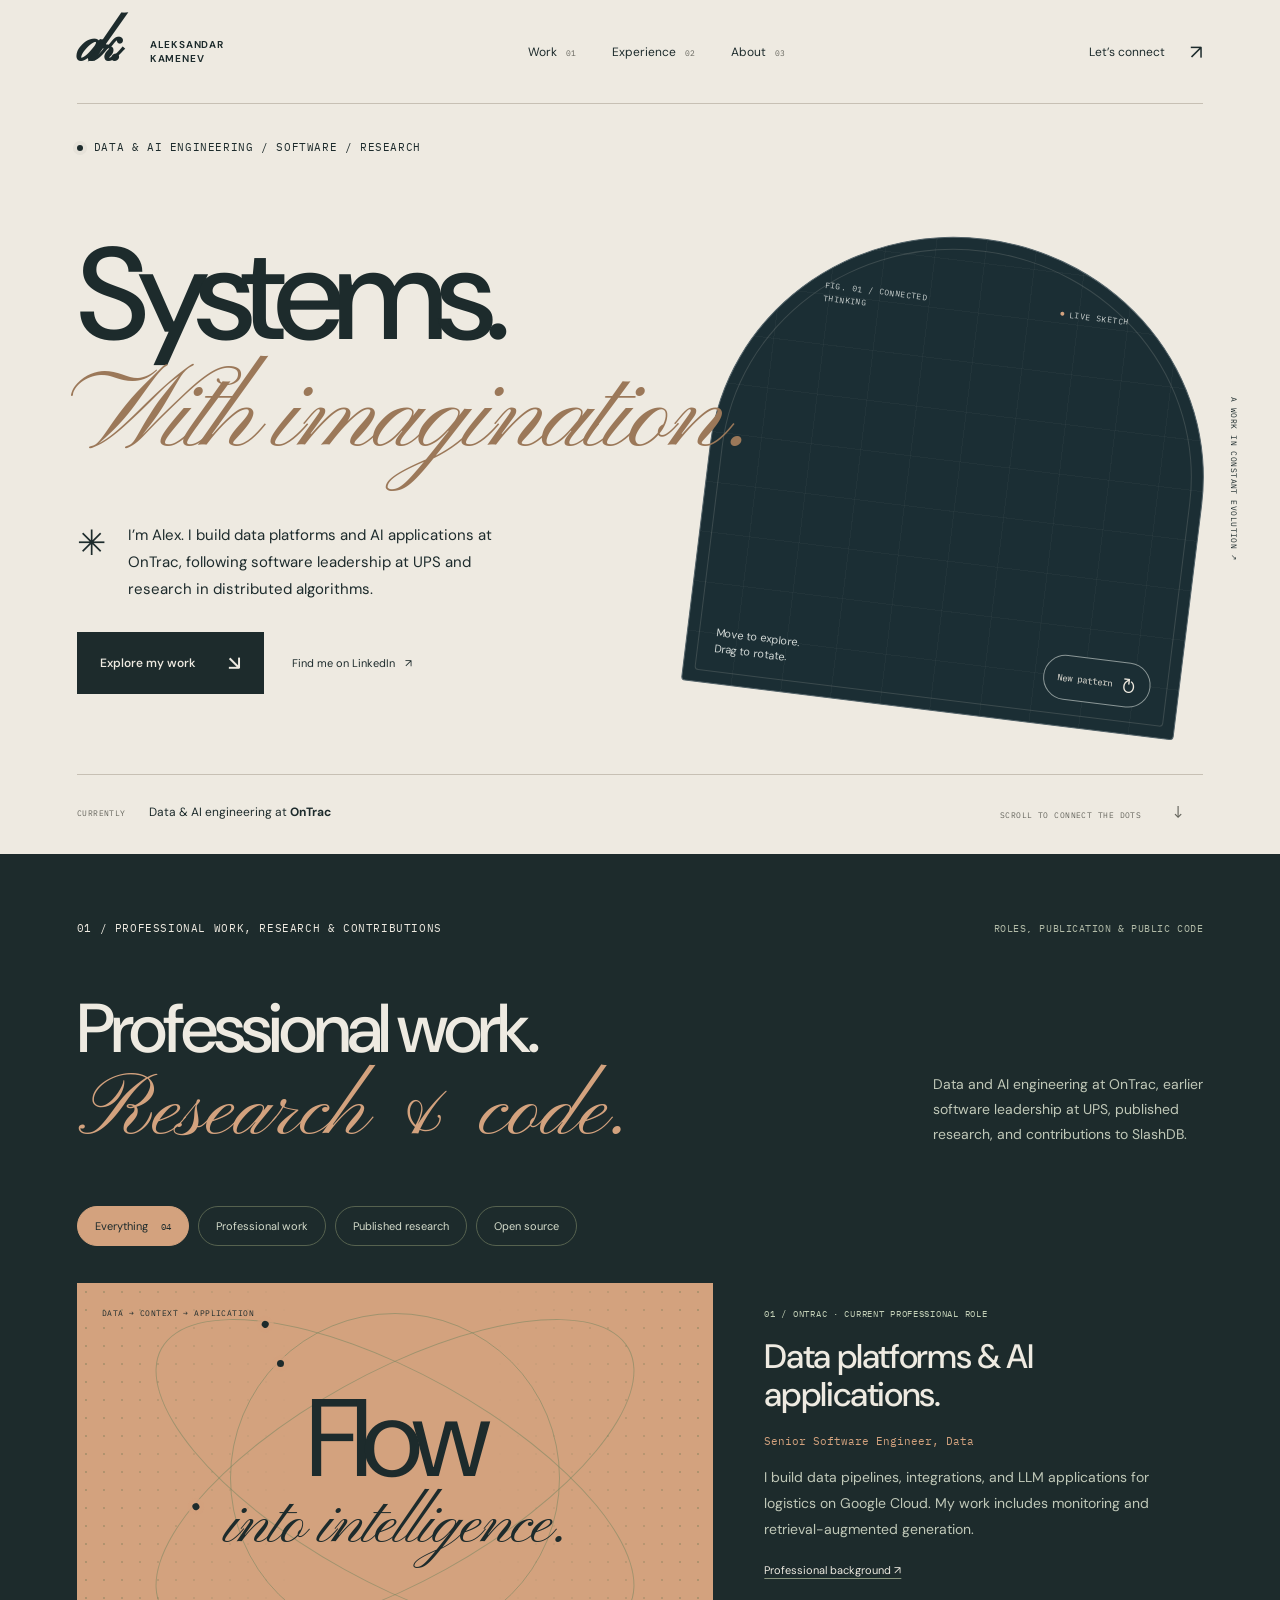
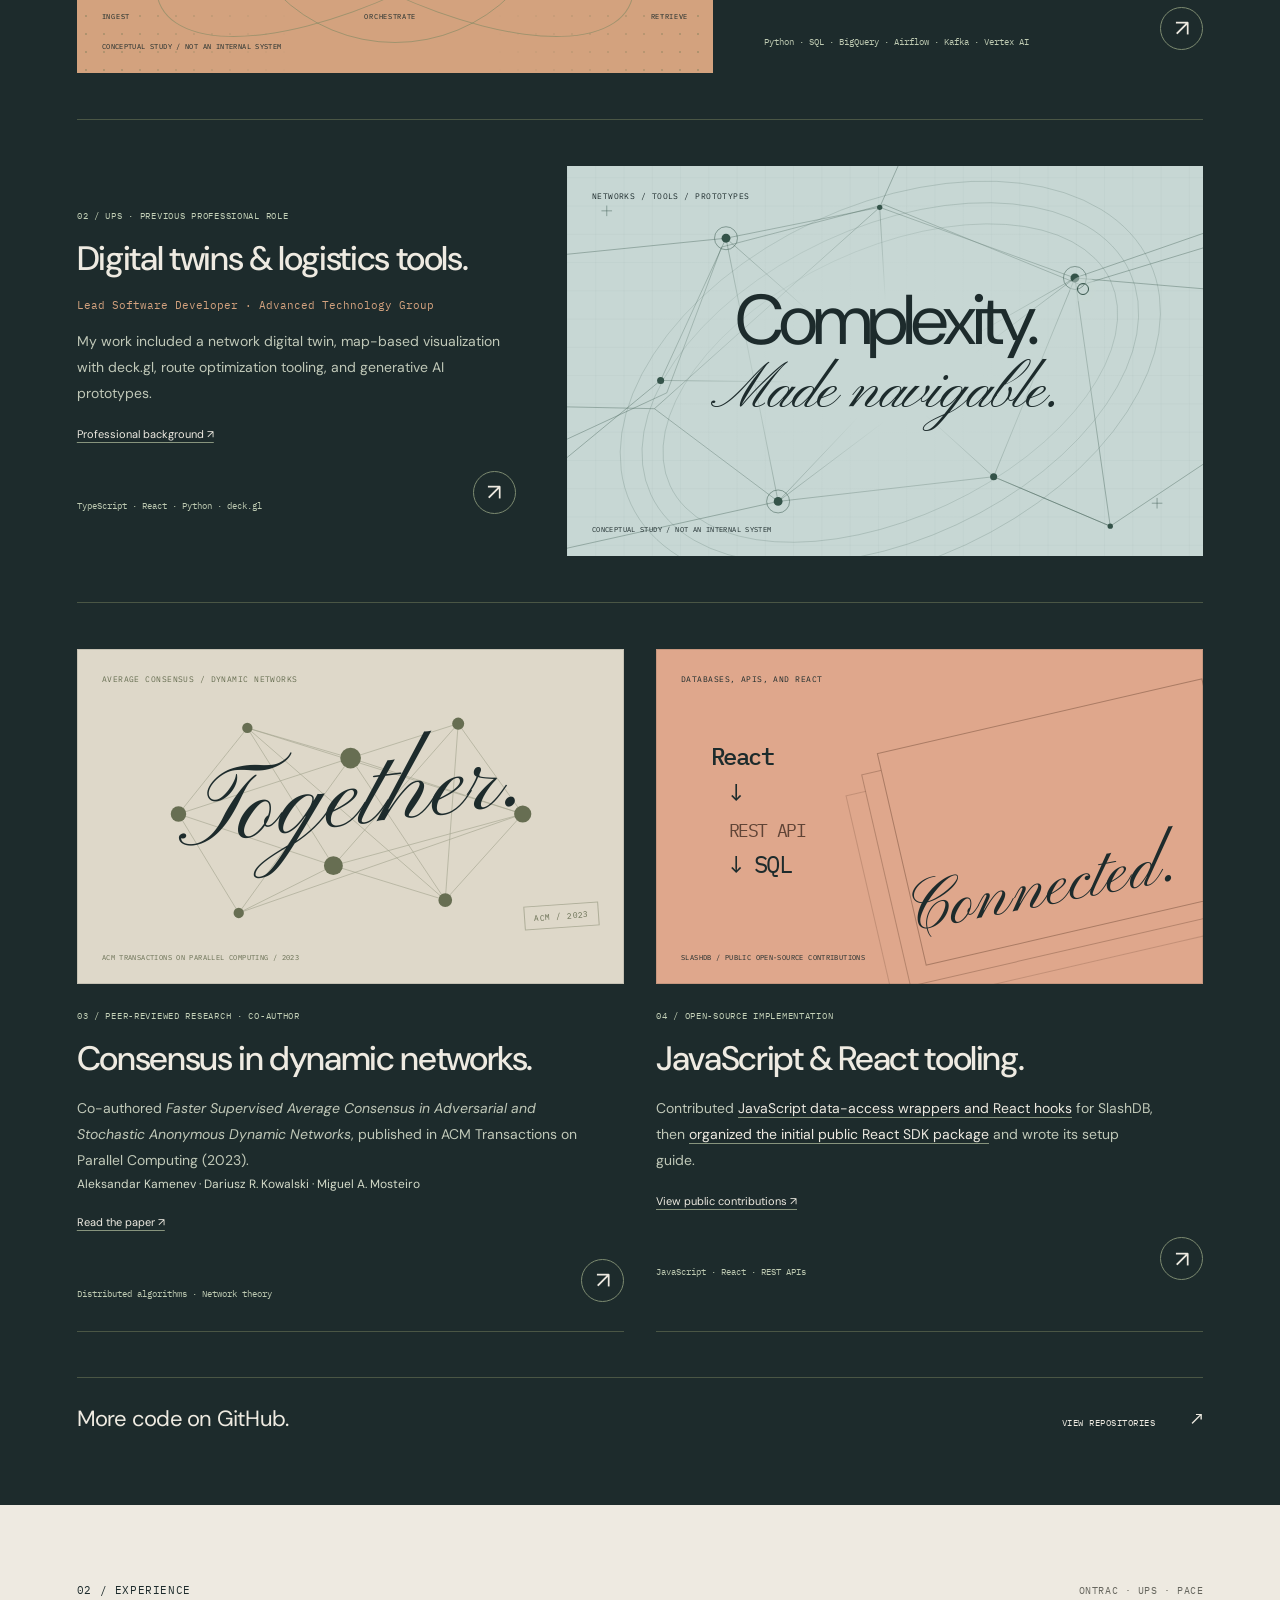
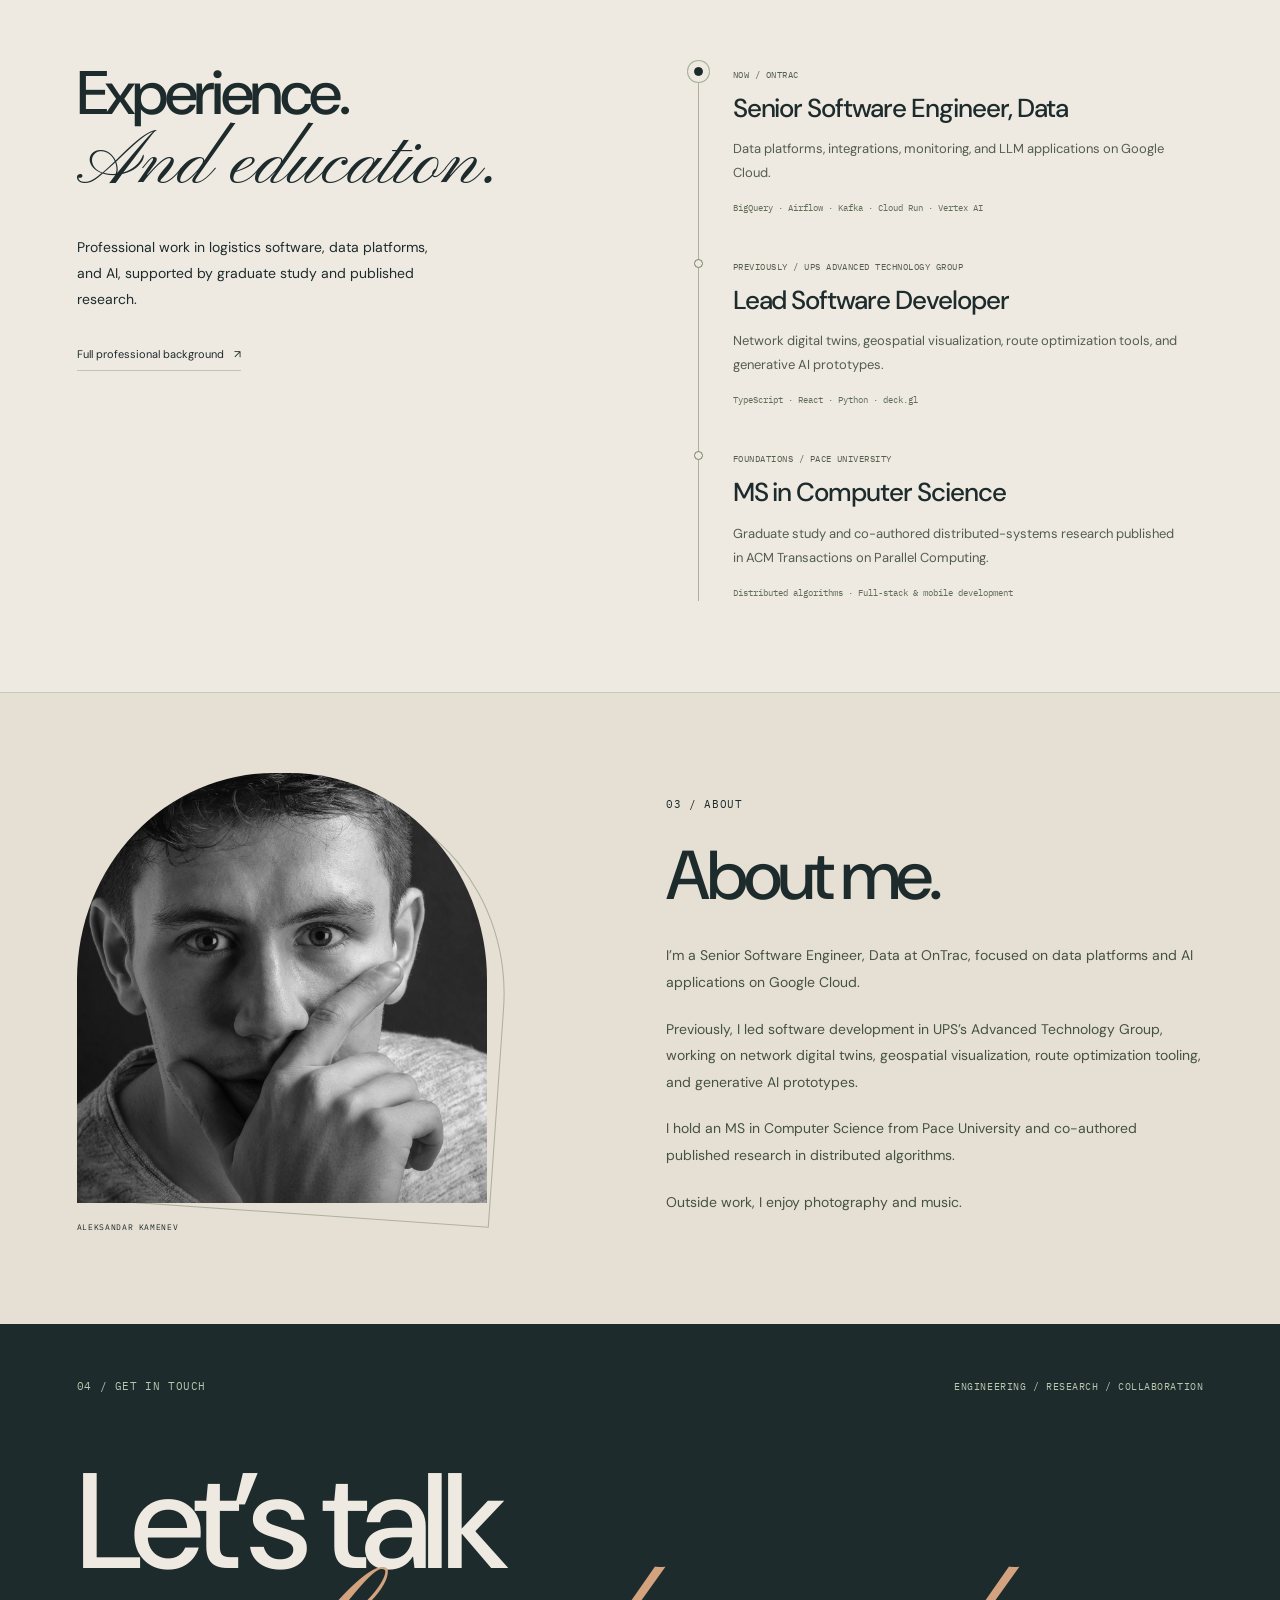
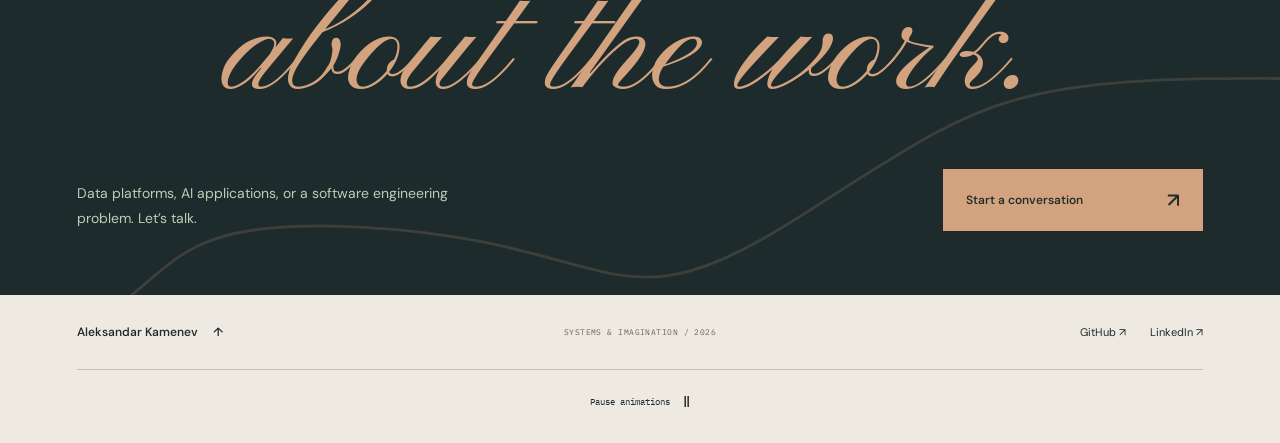
==== commit dd6ad674: "Refine portfolio palette and interactive network controls" ====
--- a/index.html
+++ b/index.html
@@ -48,10 +48,10 @@
         </div>
         <figure class="network-art">
           <div class="art-topline mono"><span>FIG. 01 / CONNECTED THINKING</span><span class="live-label"><i aria-hidden="true"></i> LIVE SKETCH</span></div>
-          <canvas id="network" aria-hidden="true"></canvas>
+          <canvas id="network" role="img" aria-label="Interactive network sketch" aria-describedby="network-instructions" aria-keyshortcuts="ArrowLeft ArrowRight ArrowUp ArrowDown Home"></canvas>
           <svg class="network-fallback" viewBox="0 0 500 500" aria-hidden="true"><g fill="none" stroke="currentColor" stroke-width=".7"><ellipse cx="250" cy="250" rx="185" ry="190"/><ellipse cx="250" cy="250" rx="120" ry="190"/><ellipse cx="250" cy="250" rx="45" ry="190"/><ellipse cx="250" cy="250" rx="185" ry="60"/><ellipse cx="250" cy="250" rx="185" ry="135"/><path d="M65 250h370M250 60v380M90 130l320 240M90 370l320-240"/></g></svg>
-          <div class="art-caption"><p>Data, software,<br><em>and</em> research.</p><button class="rewire" type="button" aria-label="Rewire the interactive network" hidden>Rewire <span aria-hidden="true">↻</span></button></div>
-          <figcaption class="sr-only">An interactive, generative network drawing. Move your pointer over it to change its perspective, or use the Rewire button to create a new arrangement.</figcaption>
+          <div class="art-caption"><p class="network-hint" aria-hidden="true"><span class="hint-pointer">Move to explore.<br>Drag to rotate.</span><span class="hint-touch">Swipe sideways<br>to rotate.</span><span class="hint-keys">Arrow keys rotate.<br>Home resets.</span><span class="hint-paused">Drag to rotate.<br>Motion is paused.</span></p><button class="rewire" type="button" aria-label="Create a new network pattern" hidden>New pattern <span aria-hidden="true">↻</span></button></div>
+          <figcaption id="network-instructions" class="sr-only">Move your pointer to turn the network and draw nearby nodes toward it. Drag for a full rotation, or swipe sideways on touch screens. With the sketch focused, use arrow keys to rotate and Home to reset the view. New pattern changes the connections. Pausing animations stops automatic motion and hover effects; dragging and keyboard controls still update the still image.</figcaption>
         </figure>
         <span class="hero-side-note mono" aria-hidden="true">A WORK IN CONSTANT EVOLUTION ↗</span>
       </div>
--- a/styles.css
+++ b/styles.css
@@ -1,17 +1,17 @@
 /* Technical atlas: precise notation, generous paper, expressive handwriting. */
-:root{--paper:#eeeae1;--ink:#18221d;--muted:#62695e;--line:#c5c8bb;--acid:#d8f684;--mono:'IBM Plex Mono',monospace;--sans:'DM Sans',sans-serif;--script:'Pinyon Script','Brush Script MT',cursive;--pad:clamp(24px,6vw,100px)}
-*,*::before,*::after{box-sizing:border-box}html{scroll-behavior:smooth;scroll-padding-top:30px}body{margin:0;background:var(--paper);color:var(--ink);font-family:var(--sans);-webkit-font-smoothing:antialiased}a{color:inherit;text-decoration:none}button{color:inherit;font:inherit;cursor:pointer;border:0}button,a{-webkit-tap-highlight-color:transparent}a:focus-visible,button:focus-visible,summary:focus-visible{outline:3px solid #8952d5;outline-offset:6px}::selection{background:var(--acid);color:var(--ink)}[hidden]{display:none!important}p{margin:0;font-size:16px;line-height:1.7}h1,h2,h3{margin:0;font-weight:500;letter-spacing:-.055em}h2{font-size:clamp(44px,5.8vw,88px);line-height:1.04}.sr-only{position:absolute;width:1px;height:1px;padding:0;margin:-1px;overflow:hidden;clip:rect(0,0,0,0);white-space:nowrap;border:0}.skip-link{position:fixed;top:12px;left:12px;transform:translateY(-160%);z-index:50;padding:14px 20px;background:var(--acid)}.skip-link:focus{transform:none}.reading-progress{position:fixed;inset:0 auto auto 0;width:0;height:3px;background:#7e9a41;z-index:40;pointer-events:none}.section-pad{padding-inline:var(--pad)}.mono,.eyebrow{font-family:var(--mono);font-size:10px;line-height:1.6;font-weight:400;letter-spacing:.055em}.eyebrow{font-size:11px}.script{font-family:var(--script);font-weight:400;letter-spacing:0}.muted{color:var(--muted)}
+:root{--paper:#eeeae1;--ink:#1d2b2c;--muted:#66665e;--line:#c7c0b4;--copper:#d3a27e;--acid:var(--copper);--mono:'IBM Plex Mono',monospace;--sans:'DM Sans',sans-serif;--script:'Pinyon Script','Brush Script MT',cursive;--pad:clamp(24px,6vw,100px)}
+*,*::before,*::after{box-sizing:border-box}html{scroll-behavior:smooth;scroll-padding-top:30px}body{margin:0;background:var(--paper);color:var(--ink);font-family:var(--sans);-webkit-font-smoothing:antialiased}a{color:inherit;text-decoration:none}button{color:inherit;font:inherit;cursor:pointer;border:0}button,a{-webkit-tap-highlight-color:transparent}a:focus-visible,button:focus-visible,summary:focus-visible{outline:3px solid #8952d5;outline-offset:6px}::selection{background:var(--acid);color:var(--ink)}[hidden]{display:none!important}p{margin:0;font-size:16px;line-height:1.7}h1,h2,h3{margin:0;font-weight:500;letter-spacing:-.055em}h2{font-size:clamp(44px,5.8vw,88px);line-height:1.04}.sr-only{position:absolute;width:1px;height:1px;padding:0;margin:-1px;overflow:hidden;clip:rect(0,0,0,0);white-space:nowrap;border:0}.skip-link{position:fixed;top:12px;left:12px;transform:translateY(-160%);z-index:50;padding:14px 20px;background:var(--acid)}.skip-link:focus{transform:none}.reading-progress{position:fixed;inset:0 auto auto 0;width:0;height:3px;background:#a77959;z-index:40;pointer-events:none}.section-pad{padding-inline:var(--pad)}.mono,.eyebrow{font-family:var(--mono);font-size:10px;line-height:1.6;font-weight:400;letter-spacing:.055em}.eyebrow{font-size:11px}.script{font-family:var(--script);font-weight:400;letter-spacing:0}.muted{color:var(--muted)}
 /* Quiet navigation above the opening composition. */
 .site-header{height:104px;margin-inline:var(--pad);border-bottom:1px solid var(--line);display:flex;align-items:center;justify-content:space-between;gap:32px}.wordmark{display:flex;align-items:center;gap:17px;font-size:10px;letter-spacing:.08em;font-weight:650;line-height:1.4}.monogram{width:56px;font-family:var(--script);font-size:58px;line-height:1;letter-spacing:-7px;margin-top:-9px}.site-header nav{display:flex;gap:36px;font-size:12px}.site-header nav a{display:flex;gap:9px;align-items:baseline;padding-block:10px}.site-header nav span{font:8px var(--mono);color:var(--muted)}.header-contact{display:flex;align-items:center;gap:25px;font-size:12px;padding-block:10px}.header-contact span{font-size:20px}.site-header nav a:hover,.header-contact:hover,.text-link:hover,.footer-links a:hover{text-decoration:underline;text-underline-offset:6px}
 /* Live geometry intersects the typographic grid. */
-.hero{position:relative;padding-top:35px;overflow:hidden}.hero-eyebrow{display:flex;align-items:center;gap:11px}.status-dot{width:6px;height:6px;flex:0 0 6px;background:var(--ink);border-radius:50%;box-shadow:0 0 0 4px #18221d0a}.hero-composition{position:relative;display:grid;grid-template-columns:1.16fr 1fr;min-height:600px;padding-top:61px;padding-bottom:25px;align-items:center}.hero-copy{position:relative;z-index:3;padding-bottom:17px}.hero h1{font-size:clamp(88px,10.2vw,164px);line-height:.87;letter-spacing:-.075em}.hero-script{display:block;position:relative;width:138%;margin-top:18px;margin-left:-6px;font-size:clamp(76px,9.1vw,145px);line-height:.83;white-space:nowrap;letter-spacing:-.035em}.hero-intro{display:flex;align-items:start;gap:22px;max-width:460px;margin-top:56px}.hero-intro p{font-size:15px;line-height:1.8;max-width:375px}.small-cross{font-size:35px;line-height:1.25}.hero-actions{display:flex;align-items:center;gap:28px;margin-top:29px}.button{display:inline-flex;align-items:center;justify-content:space-between;gap:32px;padding:17px 22px;min-height:52px;font-size:12px;font-weight:550;border:1px solid transparent;transition:background .2s,color .2s}.button span{font-size:20px;transition:transform .2s}.button:hover span{transform:translate(2px,-2px)}.button-dark{background:var(--ink);color:var(--paper)}.button-dark:hover{background:#344d3b}.text-link{font-size:11px;line-height:1.7}.text-link span{margin-left:7px}.network-art{position:relative;height:475px;margin:0 0 0 -9%;border:1px solid #7d8b62;border-radius:50% 50% 4px 4px;background:var(--acid);overflow:hidden;isolation:isolate;transform:rotate(7deg)}.network-art::before{content:'';position:absolute;inset:0;background:repeating-linear-gradient(90deg,transparent 0 49px,#52663c10 49px 50px),repeating-linear-gradient(0deg,transparent 0 49px,#52663c10 49px 50px);pointer-events:none}.network-art::after{content:'';position:absolute;inset:11px;border:1px solid #53633d33;border-radius:inherit;pointer-events:none;z-index:2}.art-topline{position:absolute;top:58px;left:19%;right:19%;display:flex;align-items:start;justify-content:space-between;gap:20px;font-size:8px;z-index:3}.art-topline>span:first-child{max-width:130px}.live-label{display:flex;align-items:center;gap:5px;white-space:nowrap}.live-label i{width:4px;height:4px;background:currentColor;border-radius:50%}#network,.network-fallback{position:absolute;inset:35px 0 20px;width:100%;height:calc(100% - 55px)}#network{z-index:1}.network-art.canvas-ready .network-fallback{display:none}.art-caption{position:absolute;bottom:26px;left:28px;right:28px;display:flex;align-items:end;justify-content:space-between;gap:16px;z-index:3}.art-caption p{font-size:11px;line-height:1.45}.art-caption em{font-family:var(--script);font-size:25px;line-height:.5}.rewire{display:flex;align-items:center;gap:11px;min-height:40px;padding:8px 14px;border:1px solid #53633d;border-radius:30px;background:var(--acid);font:9px var(--mono)}.rewire span{font-size:20px}.rewire:hover{background:var(--ink);color:var(--acid)}.hero-side-note{position:absolute;right:-37px;top:40%;writing-mode:vertical-rl;font-size:8px}.hero-baseline{display:flex;align-items:center;justify-content:space-between;border-top:1px solid var(--line);padding:24px 0 28px;margin-top:17px;gap:24px}.hero-baseline p{font-size:12px}.hero-baseline .mono{font-size:8px;margin-right:20px;color:var(--muted)}.scroll-note{font-size:8px}.scroll-note span{margin-left:26px;font-size:17px}
+.hero{position:relative;padding-top:35px;overflow:hidden}.hero-eyebrow{display:flex;align-items:center;gap:11px}.status-dot{width:6px;height:6px;flex:0 0 6px;background:var(--ink);border-radius:50%;box-shadow:0 0 0 4px #18221d0a}.hero-composition{position:relative;display:grid;grid-template-columns:1.16fr 1fr;min-height:600px;padding-top:61px;padding-bottom:25px;align-items:center}.hero-copy{position:relative;z-index:3;padding-bottom:17px}.hero h1{font-size:clamp(88px,10.2vw,164px);line-height:.87;letter-spacing:-.075em}.hero-script{display:block;position:relative;width:138%;margin-top:18px;margin-left:-6px;font-size:clamp(76px,9.1vw,145px);line-height:.83;white-space:nowrap;letter-spacing:-.035em}.hero-intro{display:flex;align-items:start;gap:22px;max-width:460px;margin-top:56px}.hero-intro p{font-size:15px;line-height:1.8;max-width:375px}.small-cross{font-size:35px;line-height:1.25}.hero-actions{display:flex;align-items:center;gap:28px;margin-top:29px}.button{display:inline-flex;align-items:center;justify-content:space-between;gap:32px;padding:17px 22px;min-height:52px;font-size:12px;font-weight:550;border:1px solid transparent;transition:background .2s,color .2s}.button span{font-size:20px;transition:transform .2s}.button:hover span{transform:translate(2px,-2px)}.button-dark{background:var(--ink);color:var(--paper)}.button-dark:hover{background:#354b4e}.text-link{font-size:11px;line-height:1.7}.text-link span{margin-left:7px}.network-art{position:relative;height:475px;margin:0 0 0 -9%;border:1px solid #7d8b62;border-radius:50% 50% 4px 4px;background:var(--acid);overflow:hidden;isolation:isolate;transform:rotate(7deg)}.network-art::before{content:'';position:absolute;inset:0;background:repeating-linear-gradient(90deg,transparent 0 49px,#52663c10 49px 50px),repeating-linear-gradient(0deg,transparent 0 49px,#52663c10 49px 50px);pointer-events:none}.network-art::after{content:'';position:absolute;inset:11px;border:1px solid #53633d33;border-radius:inherit;pointer-events:none;z-index:2}.art-topline{position:absolute;top:58px;left:19%;right:19%;display:flex;align-items:start;justify-content:space-between;gap:20px;font-size:8px;z-index:3}.art-topline>span:first-child{max-width:130px}.live-label{display:flex;align-items:center;gap:5px;white-space:nowrap}.live-label i{width:4px;height:4px;background:currentColor;border-radius:50%}#network,.network-fallback{position:absolute;inset:35px 0 20px;width:100%;height:calc(100% - 55px)}#network{z-index:1}.network-art.canvas-ready .network-fallback{display:none}.art-caption{position:absolute;bottom:26px;left:28px;right:28px;display:flex;align-items:end;justify-content:space-between;gap:16px;z-index:3}.art-caption p{font-size:11px;line-height:1.45}.art-caption em{font-family:var(--script);font-size:25px;line-height:.5}.rewire{display:flex;align-items:center;gap:11px;min-height:40px;padding:8px 14px;border:1px solid #53633d;border-radius:30px;background:var(--acid);font:9px var(--mono)}.rewire span{font-size:20px}.rewire:hover{background:var(--ink);color:var(--acid)}.hero-side-note{position:absolute;right:-37px;top:40%;writing-mode:vertical-rl;font-size:8px}.hero-baseline{display:flex;align-items:center;justify-content:space-between;border-top:1px solid var(--line);padding:24px 0 28px;margin-top:17px;gap:24px}.hero-baseline p{font-size:12px}.hero-baseline .mono{font-size:8px;margin-right:20px;color:var(--muted)}.scroll-note{font-size:8px}.scroll-note span{margin-left:26px;font-size:17px}
 /* Professional work gets full-width spreads; public evidence follows. */
 .work{padding-top:66px;padding-bottom:70px;background:var(--ink);color:var(--paper)}.section-heading{display:flex;justify-content:space-between;align-items:baseline;gap:24px}.work .muted{color:#b2bba8}.work-title-row{display:flex;align-items:end;justify-content:space-between;gap:50px;margin:56px 0 39px}.work h2{font-size:clamp(44px,5.4vw,82px)}.work h2 .script{display:block;font-size:1.27em;line-height:.88;margin-top:10px;color:var(--acid)}.work-title-row>p{max-width:270px;margin-bottom:5px;font-size:14px;color:#c0c8b8;line-height:1.8}.filters{display:flex;flex-wrap:wrap;gap:9px;padding:15px 0 37px}.filters button{display:inline-flex;align-items:center;gap:13px;min-height:40px;padding:10px 17px;background:transparent;color:#d5dccb;border:1px solid #56624f;border-radius:30px;font-size:11px;transition:background .2s,color .2s}.filters button.active,.filters button:hover{background:var(--acid);border-color:var(--acid);color:var(--ink)}.filters button span{font:9px var(--mono)}.projects{display:grid;grid-template-columns:1fr 1fr;gap:46px 32px}.project{min-width:0;border-bottom:1px solid #4a5645;padding-bottom:29px}.project-wide{grid-column:span 2;display:grid;grid-template-columns:1.45fr 1fr;gap:clamp(30px,4vw,64px);align-items:center;padding-bottom:46px}.project-wide+.project-wide{grid-template-columns:1fr 1.45fr}.project-wide+.project-wide .project-visual{order:2}.project-wide+.project-wide .project-info{order:1}.project-visual{display:block;position:relative;width:100%;height:335px;overflow:hidden;isolation:isolate;color:var(--ink)}a.project-visual::before{content:'';position:absolute;inset:0;z-index:4;border:1px solid #18221d20;pointer-events:none;transition:border-width .2s}a.project-visual:hover::before{border-width:6px}.project-wide .project-visual{height:390px}.diagram-label{position:absolute;top:24px;left:25px;max-width:calc(100% - 50px);font-size:8px;z-index:3}.visual-footnote{position:absolute;bottom:21px;left:25px;max-width:calc(100% - 50px);font-size:7px;z-index:3}.project-info{padding-top:25px;display:flex;flex-direction:column;justify-content:space-between;min-height:257px}.project-wide .project-info{padding-block:14px;min-height:320px}.project-number{display:block;color:#c3d0b7;font-size:9px;letter-spacing:.08em}.project h3{font-size:clamp(27px,2.65vw,39px);line-height:1.12;letter-spacing:-.04em;margin:16px 0 18px;max-width:500px}.project p{max-width:500px;color:#c0c8b8;font-size:14px;line-height:1.85}.project p a{color:var(--paper);text-decoration:underline;text-decoration-color:#87947d;text-underline-offset:4px}.project p a:hover{color:var(--acid)}.project .project-role{font-size:11px;font-family:var(--mono);line-height:1.7;color:var(--acid);margin-bottom:15px}.project .project-authors{font-size:12px;line-height:1.8;color:#d4dbc9;margin-bottom:15px}.project-bottom{display:flex;justify-content:space-between;align-items:end;gap:20px;margin-top:26px}.tags{color:#bdc9b1;font-family:var(--mono);font-size:9px;line-height:1.9}.round-link{flex-shrink:0;display:flex;align-items:center;justify-content:center;width:43px;height:43px;border:1px solid #7c8a70;border-radius:50%;font-size:23px;transition:background .2s,color .2s,transform .2s}.round-link:hover{background:var(--acid);color:var(--ink);transform:rotate(8deg)}.project .project-evidence{margin-top:18px;font-size:11px;line-height:1.8}.evidence-link{color:var(--paper);text-decoration:underline;text-underline-offset:4px}
 /* Conceptual graphics: no proprietary interfaces, architecture, or data. */
-.data-visual{display:flex;align-items:center;justify-content:center;background:var(--acid)}.data-visual::before{content:'';position:absolute;inset:0;background-image:radial-gradient(#5e704b55 .8px,transparent .8px);background-size:18px 18px;mask-image:linear-gradient(90deg,#000,transparent 35%,transparent 65%,#000)}.data-core{position:relative;z-index:2;text-align:center;transform:translateY(-2px);font-size:110px;line-height:.83;letter-spacing:-.075em}.data-core .script{display:block;font-size:67px;line-height:1;margin-top:8px;white-space:nowrap;letter-spacing:-.035em}.data-orbit{position:absolute;left:50%;top:50%;width:330px;height:330px;border:1px solid #6e845f80;border-radius:50%;transform:translate(-50%,-50%)}.orbit-two{width:535px;height:210px;transform:translate(-50%,-50%) rotate(-29deg)}.orbit-three{width:535px;height:210px;transform:translate(-50%,-50%) rotate(29deg)}.data-orbit::after{content:'';position:absolute;width:7px;height:7px;background:var(--ink);border-radius:50%;top:14%;left:14%;box-shadow:0 0 0 5px #d8f684b3}.orbit-one{animation:orbit-turn 35s linear infinite}@keyframes orbit-turn{to{transform:translate(-50%,-50%) rotate(360deg)}}.data-nodes{position:absolute;bottom:51px;left:25px;right:25px;display:flex;justify-content:space-between;font-size:7px;letter-spacing:.1em}.ups-visual{display:flex;align-items:center;justify-content:center;background:#c7d7d4 url('assets/network-study.svg') center/cover no-repeat}.ups-core{position:relative;z-index:2;text-align:center;padding-bottom:12px;font-size:clamp(54px,5.5vw,83px);line-height:.95;letter-spacing:-.065em}.ups-core .script{display:block;margin-top:8px;font-size:.88em;line-height:1;letter-spacing:-.025em}.ups-visual::after{content:'';position:absolute;width:12px;height:12px;right:18%;top:30%;border:1px solid #345349;border-radius:50%;box-shadow:0 0 0 7px #c7d7d480;animation:route-pulse 5s ease-in-out infinite}@keyframes route-pulse{50%{transform:scale(1.45);opacity:.45}}.research-visual{background:#ded8c9;color:#676e52}.research-visual svg{position:absolute;inset:23px 0 28px;width:100%;height:calc(100% - 51px)}.consensus-lines{stroke-width:.7;opacity:.5}.consensus-nodes{animation:node-breathe 8s ease-in-out infinite}.research-word{position:absolute;top:45%;left:50%;color:var(--ink);font-size:108px;transform:translate(-50%,-50%) rotate(-7deg)}.research-visual::after{content:'ACM / 2023';position:absolute;bottom:56px;right:25px;padding:6px 9px;border:1px solid #676e5266;font:8px var(--mono);letter-spacing:.06em;transform:rotate(-4deg)}@keyframes node-breathe{50%{opacity:.45}}.hook-visual{background:#dfa78c}.hook-visual::after{content:'';position:absolute;width:61%;height:65%;border:1px solid #76513d80;top:19%;right:-5%;transform:rotate(-13deg);box-shadow:-20px 17px 0 -1px #dfa78c,-20px 17px 0 0 #76513d66,-40px 34px 0 -1px #dfa78c,-40px 34px 0 0 #76513d44;z-index:-1}.hook-code{position:absolute;top:89px;left:10%;font-family:var(--mono);font-size:24px;line-height:1.5;letter-spacing:-.06em}.hook-code strong{font-weight:500}.code-indent{margin-left:18px}.code-detail{color:#604436;font-size:.75em}.hook-script{position:absolute;right:25px;bottom:51px;font-size:70px;transform:rotate(-11deg)}
+.data-visual{display:flex;align-items:center;justify-content:center;background:var(--acid)}.data-visual::before{content:'';position:absolute;inset:0;background-image:radial-gradient(#5e704b55 .8px,transparent .8px);background-size:18px 18px;mask-image:linear-gradient(90deg,#000,transparent 35%,transparent 65%,#000)}.data-core{position:relative;z-index:2;text-align:center;transform:translateY(-2px);font-size:110px;line-height:.83;letter-spacing:-.075em}.data-core .script{display:block;font-size:67px;line-height:1;margin-top:8px;white-space:nowrap;letter-spacing:-.035em}.data-orbit{position:absolute;left:50%;top:50%;width:330px;height:330px;border:1px solid #6e845f80;border-radius:50%;transform:translate(-50%,-50%)}.orbit-two{width:535px;height:210px;transform:translate(-50%,-50%) rotate(-29deg)}.orbit-three{width:535px;height:210px;transform:translate(-50%,-50%) rotate(29deg)}.data-orbit::after{content:'';position:absolute;width:7px;height:7px;background:var(--ink);border-radius:50%;top:14%;left:14%;box-shadow:0 0 0 5px #d3a27eb3}.orbit-one{animation:orbit-turn 35s linear infinite}@keyframes orbit-turn{to{transform:translate(-50%,-50%) rotate(360deg)}}.data-nodes{position:absolute;bottom:51px;left:25px;right:25px;display:flex;justify-content:space-between;font-size:7px;letter-spacing:.1em}.ups-visual{display:flex;align-items:center;justify-content:center;background:#c7d7d4 url('assets/network-study.svg') center/cover no-repeat}.ups-core{position:relative;z-index:2;text-align:center;padding-bottom:12px;font-size:clamp(54px,5.5vw,83px);line-height:.95;letter-spacing:-.065em}.ups-core .script{display:block;margin-top:8px;font-size:.88em;line-height:1;letter-spacing:-.025em}.ups-visual::after{content:'';position:absolute;width:12px;height:12px;right:18%;top:30%;border:1px solid #345349;border-radius:50%;box-shadow:0 0 0 7px #c7d7d480;animation:route-pulse 5s ease-in-out infinite}@keyframes route-pulse{50%{transform:scale(1.45);opacity:.45}}.research-visual{background:#ded8c9;color:#676e52}.research-visual svg{position:absolute;inset:23px 0 28px;width:100%;height:calc(100% - 51px)}.consensus-lines{stroke-width:.7;opacity:.5}.consensus-nodes{animation:node-breathe 8s ease-in-out infinite}.research-word{position:absolute;top:45%;left:50%;color:var(--ink);font-size:108px;transform:translate(-50%,-50%) rotate(-7deg)}.research-visual::after{content:'ACM / 2023';position:absolute;bottom:56px;right:25px;padding:6px 9px;border:1px solid #676e5266;font:8px var(--mono);letter-spacing:.06em;transform:rotate(-4deg)}@keyframes node-breathe{50%{opacity:.45}}.hook-visual{background:#dfa78c}.hook-visual::after{content:'';position:absolute;width:61%;height:65%;border:1px solid #76513d80;top:19%;right:-5%;transform:rotate(-13deg);box-shadow:-20px 17px 0 -1px #dfa78c,-20px 17px 0 0 #76513d66,-40px 34px 0 -1px #dfa78c,-40px 34px 0 0 #76513d44;z-index:-1}.hook-code{position:absolute;top:89px;left:10%;font-family:var(--mono);font-size:24px;line-height:1.5;letter-spacing:-.06em}.hook-code strong{font-weight:500}.code-indent{margin-left:18px}.code-detail{color:#604436;font-size:.75em}.hook-script{position:absolute;right:25px;bottom:51px;font-size:70px;transform:rotate(-11deg)}
 /* A continuous line ties roles and research together. */
 .trajectory{padding-top:77px;padding-bottom:91px}.trajectory-layout{display:grid;grid-template-columns:1fr 1fr;gap:9vw;margin-top:62px}.trajectory-intro h2{font-size:clamp(43px,4.8vw,74px)}.trajectory-intro .script{display:block;font-size:1.25em;line-height:1.05;white-space:nowrap}.trajectory-intro>p{max-width:370px;margin:29px 0;font-size:14px;line-height:1.85}.trajectory-intro .text-link{display:inline-block;padding-bottom:7px;border-bottom:1px solid var(--line)}.experience-list{border-left:1px solid #a9b39c;padding-left:34px}.experience{position:relative;padding-bottom:38px}.experience:last-child{padding-bottom:0}.experience-marker{position:absolute;left:-39px;top:5px;width:9px;height:9px;border:1px solid #748067;background:var(--paper);border-radius:50%}.experience:first-child .experience-marker{background:var(--ink);border-color:var(--ink);box-shadow:0 0 0 6px var(--paper),0 0 0 7px #a9b39c}.experience .mono{font-size:9px;color:#555f4e}.experience h3{font-size:26px;letter-spacing:-.04em;margin:10px 0 13px;line-height:1.2}.experience p{max-width:450px;font-size:13px;line-height:1.85;color:#535d4e}.experience .experience-tools{margin-top:15px;font:9px/1.8 var(--mono);color:#626e58}
-.about{position:relative;display:grid;grid-template-columns:.86fr 1fr;align-items:center;gap:10vw;padding-top:80px;padding-bottom:90px;background:#e4e6d8;border-top:1px solid #c6ccba}.about-photo{position:relative;width:100%;max-width:410px;margin:0}.about-photo::before{content:'';position:absolute;inset:17px -17px 20px 17px;border:1px solid #74806780;border-radius:48% 48% 0 0;transform:rotate(4deg)}.about-photo img{display:block;position:relative;width:100%;height:auto;aspect-ratio:1/1.05;object-fit:cover;object-position:50% 25%;filter:grayscale(100%);border-radius:48% 48% 0 0}.photo-caption{position:relative;display:block;margin-top:18px;font-size:8px;letter-spacing:.08em}.about-copy{max-width:575px}.about-copy h2{font-size:clamp(47px,5.4vw,82px);margin:26px 0 31px}.about-copy .script{display:block;font-size:1.25em;line-height:.95}.about-copy>p{color:#465240;font-size:14px;line-height:1.9;margin-bottom:20px}.about-copy>p:last-child{margin-bottom:0}.about-copy>p a{text-decoration:underline;text-underline-offset:4px}
+.about{position:relative;display:grid;grid-template-columns:.86fr 1fr;align-items:center;gap:10vw;padding-top:80px;padding-bottom:90px;background:#e5dfd4;border-top:1px solid #c6ccba}.about-photo{position:relative;width:100%;max-width:410px;margin:0}.about-photo::before{content:'';position:absolute;inset:17px -17px 20px 17px;border:1px solid #74806780;border-radius:48% 48% 0 0;transform:rotate(4deg)}.about-photo img{display:block;position:relative;width:100%;height:auto;aspect-ratio:1/1.05;object-fit:cover;object-position:50% 25%;filter:grayscale(100%);border-radius:48% 48% 0 0}.photo-caption{position:relative;display:block;margin-top:18px;font-size:8px;letter-spacing:.08em}.about-copy{max-width:575px}.about-copy h2{font-size:clamp(47px,5.4vw,82px);margin:26px 0 31px}.about-copy .script{display:block;font-size:1.25em;line-height:.95}.about-copy>p{color:#465240;font-size:14px;line-height:1.9;margin-bottom:20px}.about-copy>p:last-child{margin-bottom:0}.about-copy>p a{text-decoration:underline;text-underline-offset:4px}
 /* Handwritten invitation; useful links stay close. */
 .contact{position:relative;overflow:hidden;background:var(--ink);color:var(--paper);padding-top:54px;padding-bottom:64px}.contact .section-heading{position:relative;color:#bbc6ae;z-index:2}.contact h2{position:relative;font-size:clamp(74px,10.6vw,162px);line-height:.88;margin:66px 0 46px;z-index:2}.contact h2 .script{display:block;margin-left:13%;font-size:1.15em;line-height:.91;white-space:nowrap;color:var(--acid)}.contact-bottom{position:relative;z-index:2;display:flex;align-items:end;justify-content:space-between;gap:35px}.contact-bottom p{max-width:390px;font-size:14px;line-height:1.8;color:#c1cbb7}.button-light{min-width:260px;background:var(--acid);color:var(--ink)}.button-light:hover{background:var(--paper)}.contact-line{position:absolute;bottom:0;left:-5%;width:110%;opacity:.17;color:var(--acid);transform:rotate(-8deg)}.site-footer{display:grid;grid-template-columns:1fr auto 1fr;align-items:center;gap:29px;padding:29px var(--pad) 23px}.footer-name{font-size:12px;font-weight:550}.footer-name span{margin-left:12px}.site-footer>.mono{color:var(--muted);font-size:8px}.footer-links{display:flex;justify-content:end;gap:24px;font-size:11px}.site-controls{display:flex;justify-content:center;grid-column:1/-1;border-top:1px solid var(--line);padding-top:12px}.site-controls button{display:flex;align-items:center;gap:13px;min-height:38px;padding:5px;font:9px var(--mono);background:none}.site-controls button span{font-size:15px}.site-controls button:hover{text-decoration:underline;text-underline-offset:5px}.motion-paused,.motion-paused *,.motion-paused *::before,.motion-paused *::after{animation-play-state:paused!important;scroll-behavior:auto!important;transition:none!important}
 @media(min-width:1600px){body{max-width:1800px;margin-inline:auto}.hero-composition{min-height:670px}.network-art{height:555px}.hero-intro{max-width:500px}.hero-intro p{font-size:17px;max-width:405px}.project-wide .project-visual{height:440px}.project-visual{height:390px}.hook-code{top:109px;font-size:29px}.hook-script{font-size:85px}}
@@ -23,3 +23,24 @@
 /* A clear exit to the public profile follows the selected evidence. */
 .all-repos{display:flex;align-items:center;justify-content:space-between;gap:24px;margin-top:45px;padding-top:25px;border-top:1px solid #4a5645}.all-repos>span:first-child{font-size:22px;letter-spacing:-.035em}.all-repos .mono{font-size:9px}.all-repos .mono span{margin-left:30px;font-size:20px}.all-repos:hover{color:var(--acid)}
 @media(max-width:620px){.all-repos{margin-top:32px;padding-top:23px;gap:20px}.all-repos>span:first-child{max-width:180px;font-size:18px;line-height:1.4}.all-repos .mono{font-size:7px;white-space:nowrap}.all-repos .mono span{margin-left:10px;font-size:16px}}
+
+/* Warm technical palette; direct manipulation stays inside the sketch. */
+.hero-script{color:#9b7859}
+.network-art{background:#1b2e34;border-color:#526268;color:#eee9df}
+.network-art::before{background:repeating-linear-gradient(90deg,transparent 0 49px,#eee9df08 49px 50px),repeating-linear-gradient(0deg,transparent 0 49px,#eee9df08 49px 50px)}
+.network-art::after{border-color:#eee9df26}
+.network-art .art-topline{color:#d2d8d6}
+.network-art .live-label i{background:var(--copper)}
+.network-art .rewire{min-height:44px;background:#1b2e34;color:#eee9df;border-color:#8a9696;white-space:nowrap}
+.network-art .rewire:hover{background:var(--copper);border-color:var(--copper);color:var(--ink)}
+#network{touch-action:pan-y pinch-zoom;user-select:none;-webkit-user-select:none}
+.canvas-ready #network{cursor:grab}
+.network-dragging #network{cursor:grabbing}
+#network:focus-visible{outline:2px solid var(--copper);outline-offset:-15px;border-radius:50%}
+.network-hint{color:#d2d8d6}
+.network-hint .hint-touch,.network-hint .hint-keys,.network-hint .hint-paused{display:none}
+.motion-paused .network-hint .hint-pointer{display:none}
+.motion-paused .network-hint .hint-paused{display:block}
+@media(hover:none) and (pointer:coarse){.network-hint .hint-pointer,.motion-paused .network-hint .hint-paused{display:none}.network-hint .hint-touch{display:block}}
+.network-keyboard .network-hint .hint-pointer,.network-keyboard .network-hint .hint-touch,.network-keyboard .network-hint .hint-paused{display:none}
+.network-keyboard .network-hint .hint-keys{display:block}
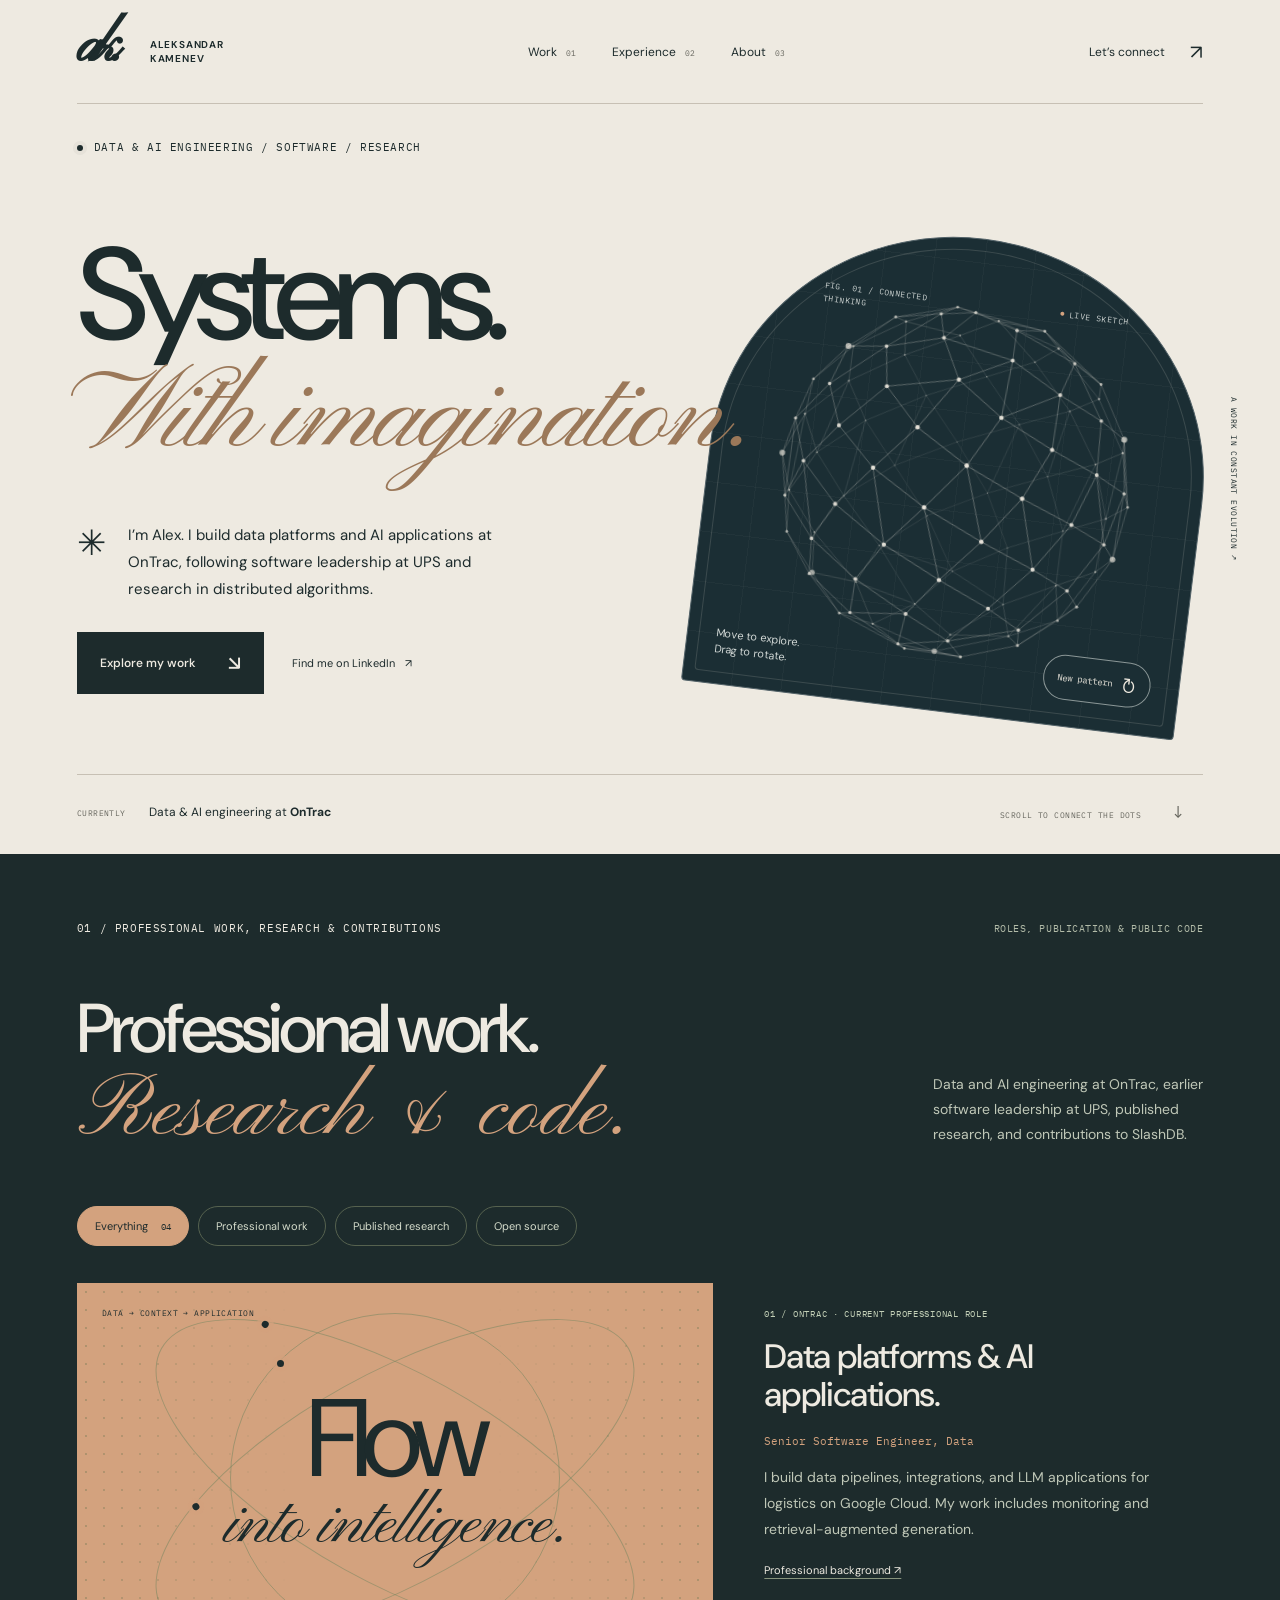
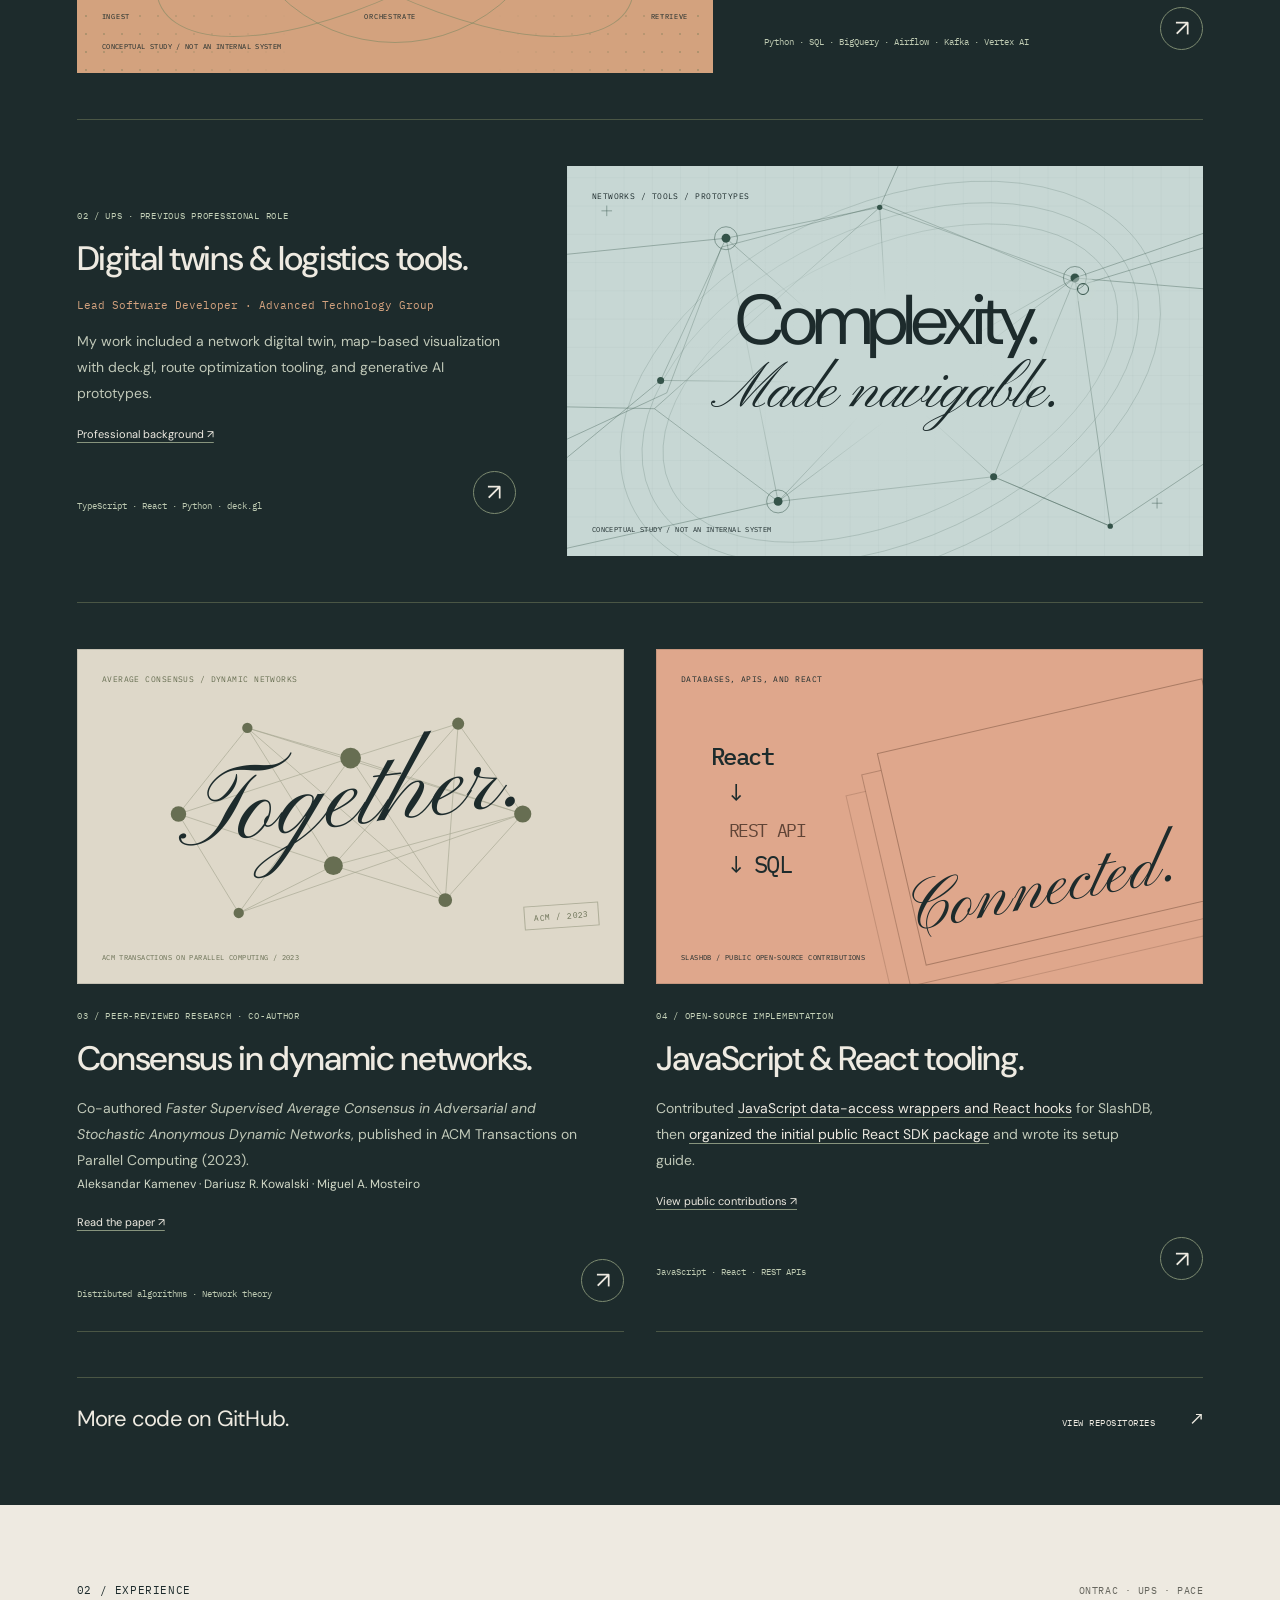
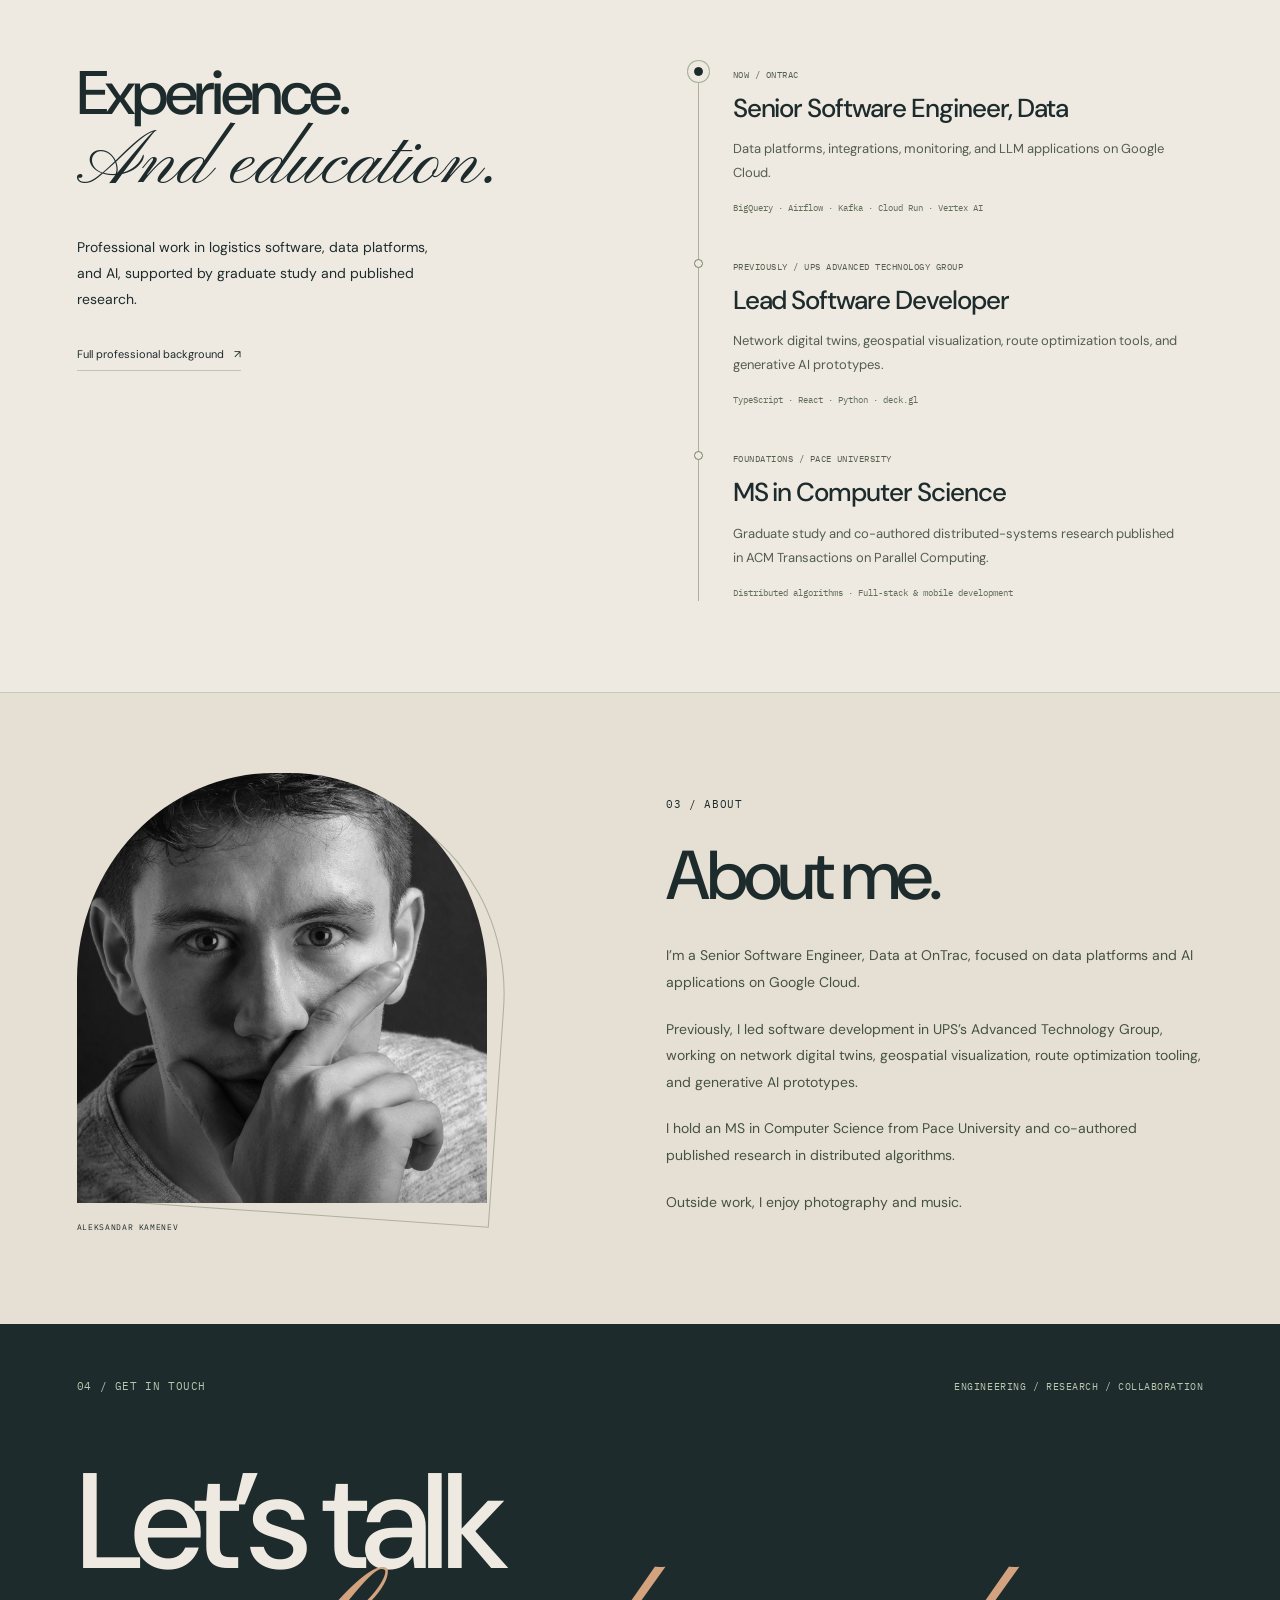
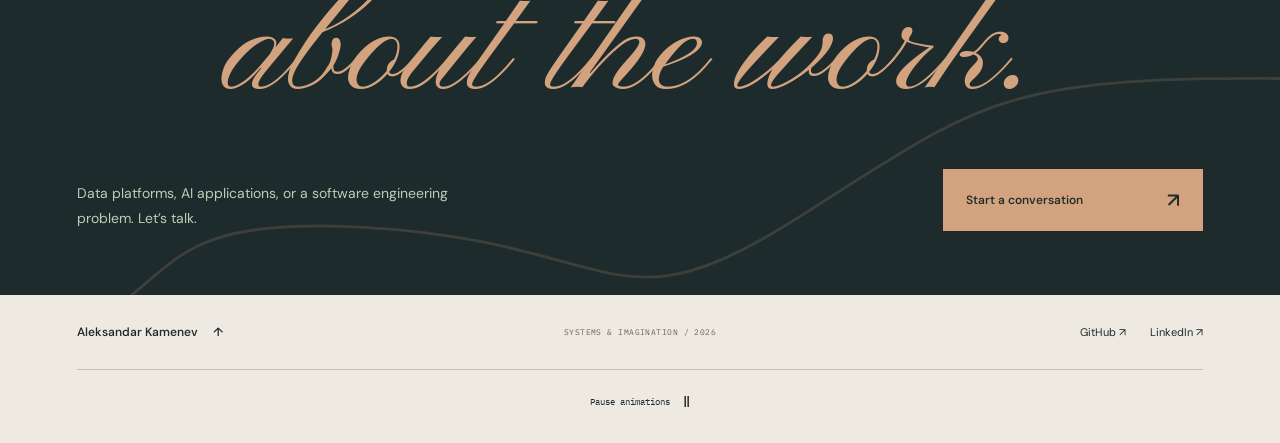
==== commit a9ffe4bc: "Version static assets to prevent mixed cached portfolio releases" ====
--- a/index.html
+++ b/index.html
@@ -18,8 +18,8 @@
   <link rel="preconnect" href="https://fonts.googleapis.com">
   <link rel="preconnect" href="https://fonts.gstatic.com" crossorigin>
   <link href="https://fonts.googleapis.com/css2?family=DM+Sans:wght@400;450;500;550;600;650;700&family=IBM+Plex+Mono:wght@400;500&family=Pinyon+Script&display=swap" rel="stylesheet">
-  <link rel="stylesheet" href="styles.css">
-  <script src="script.js" defer></script>
+  <link rel="stylesheet" href="styles.css?v=c971bcd14662">
+  <script src="script.js?v=8aee24ad86c5" defer></script>
 </head>
 <body>
   <a class="skip-link" href="#main">Skip to content</a>
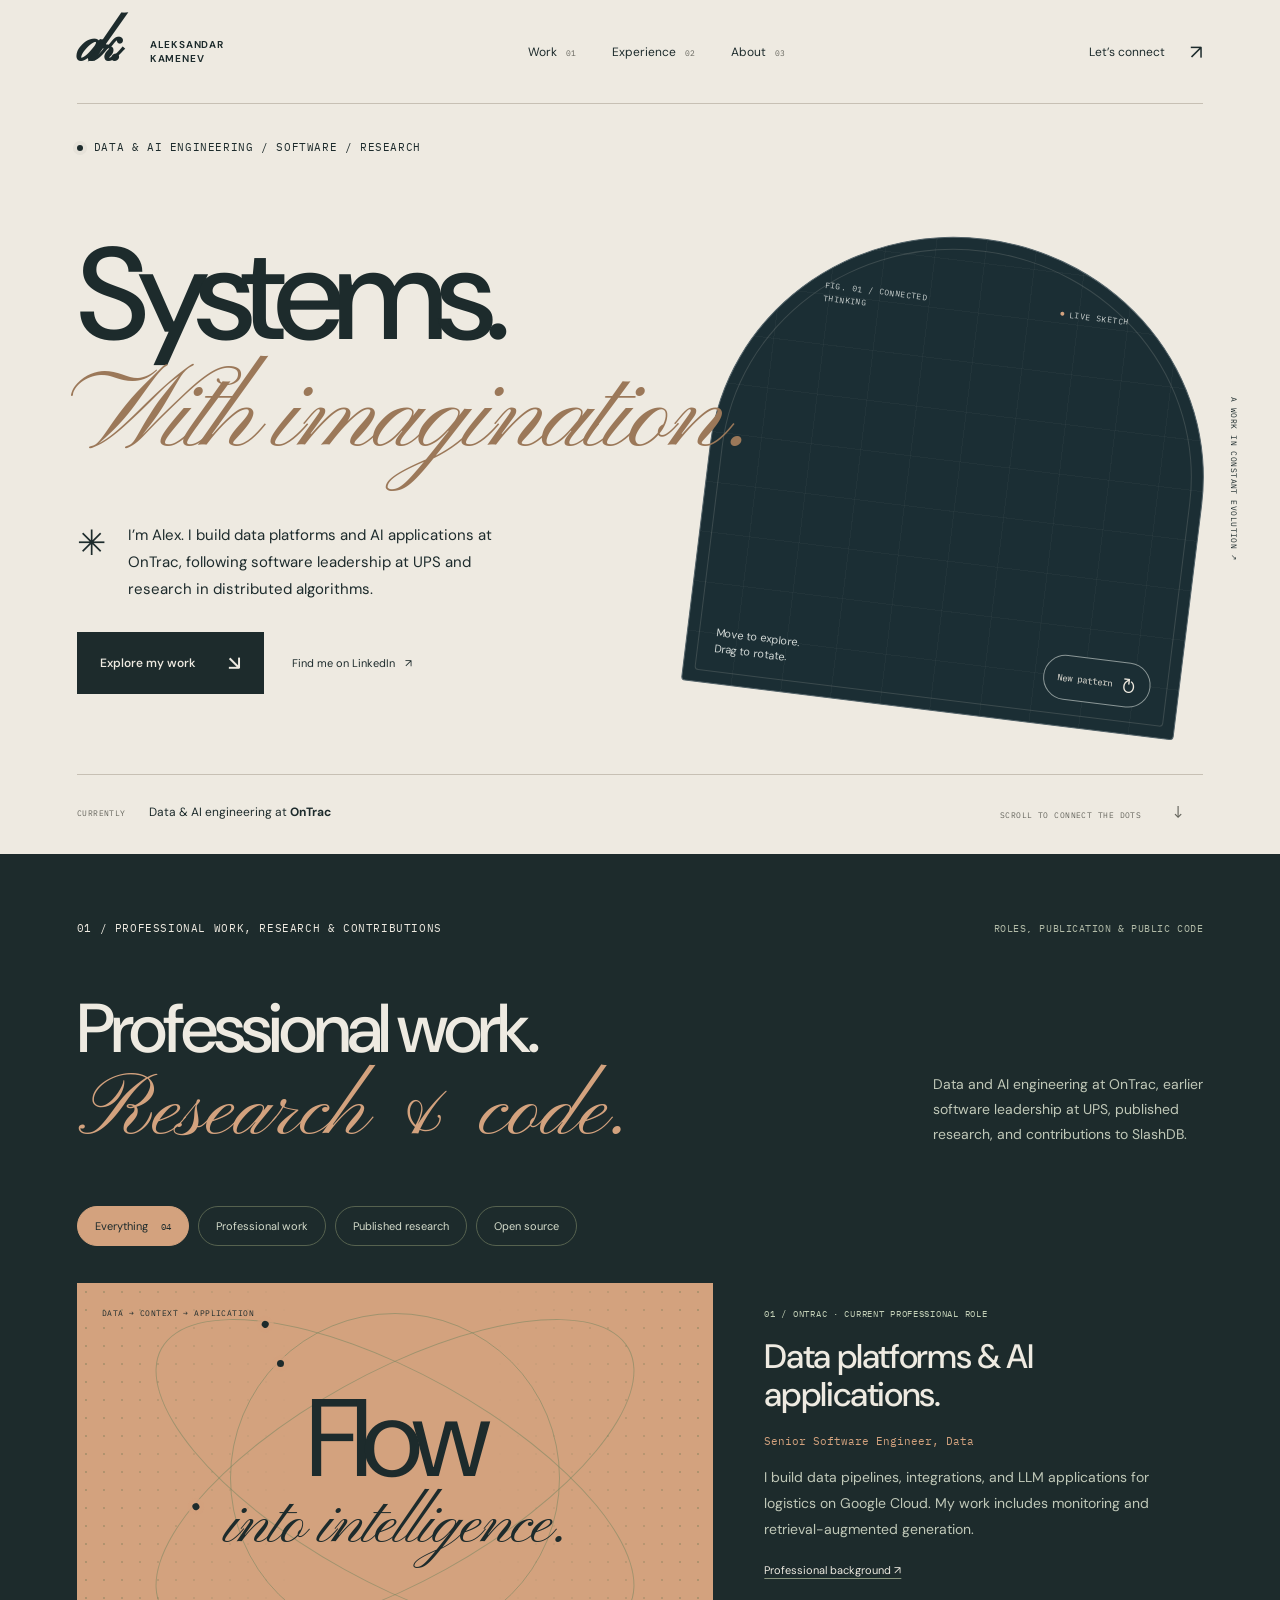
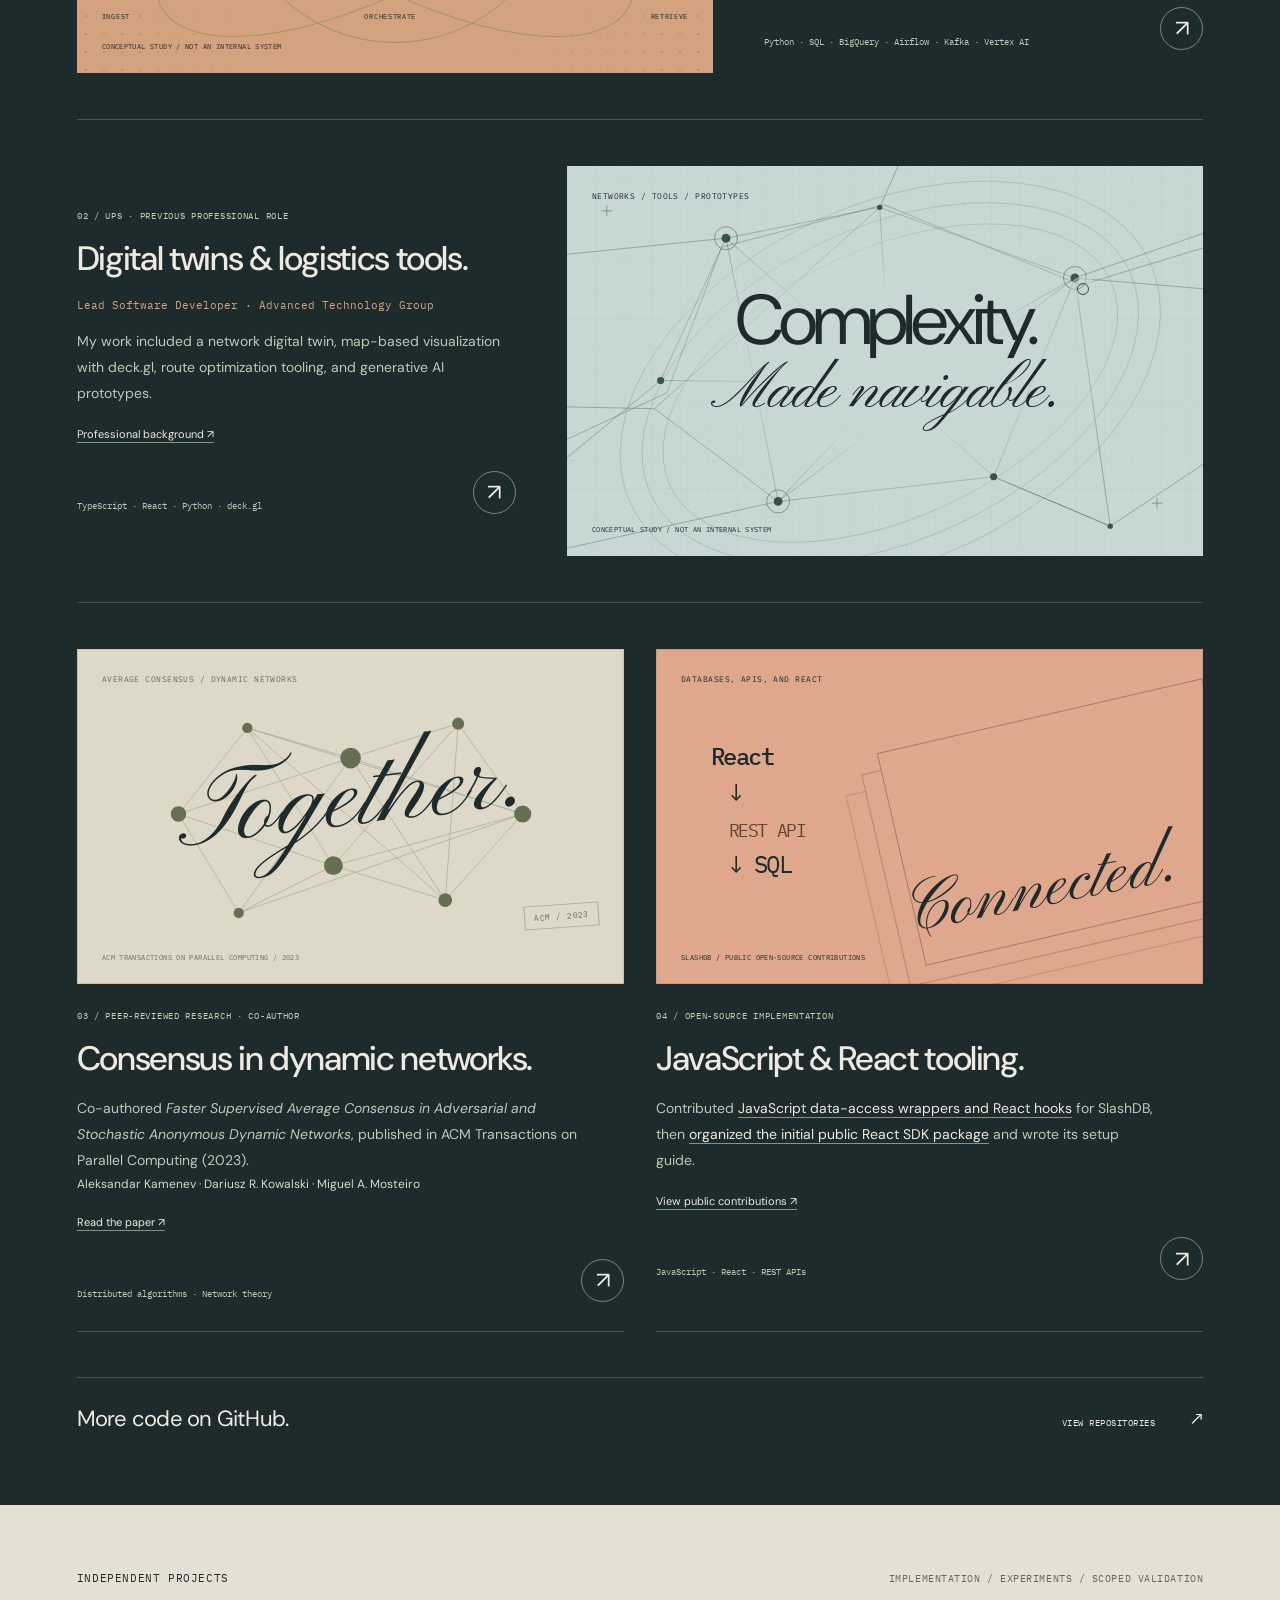
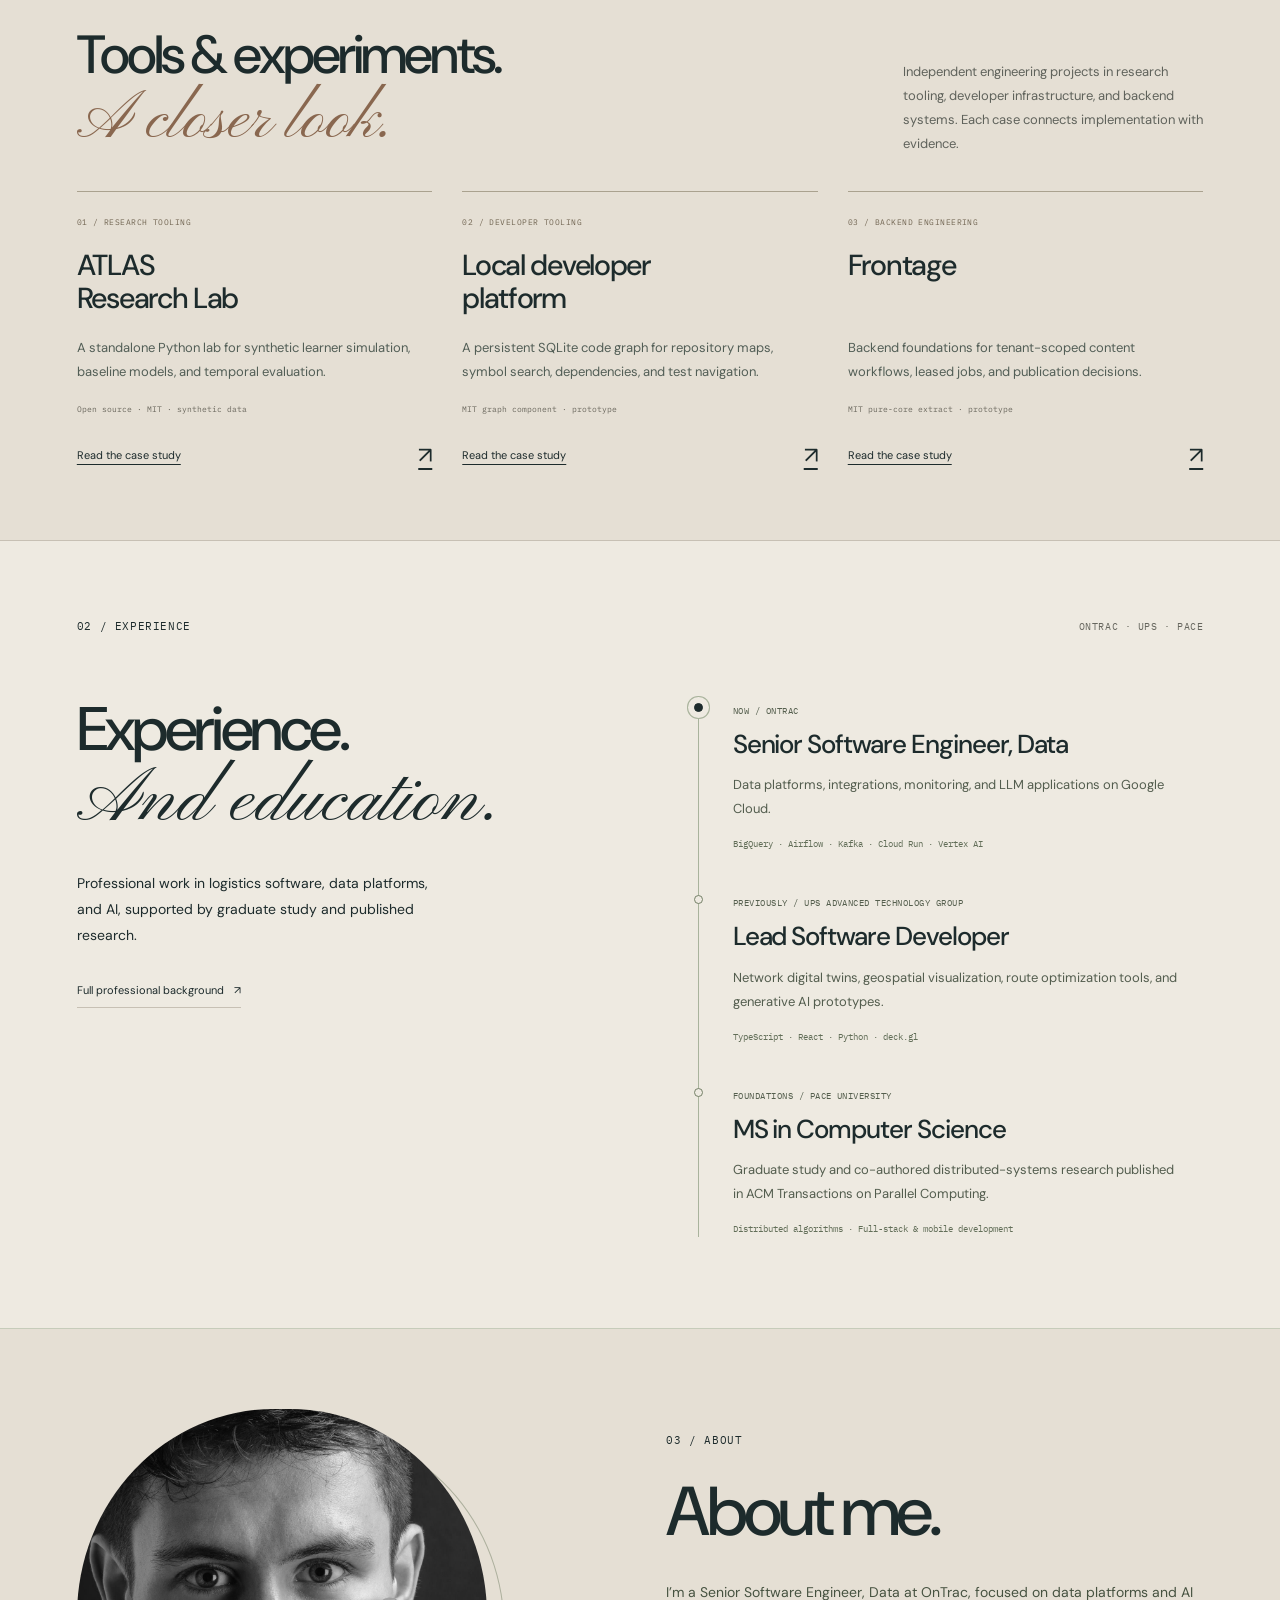
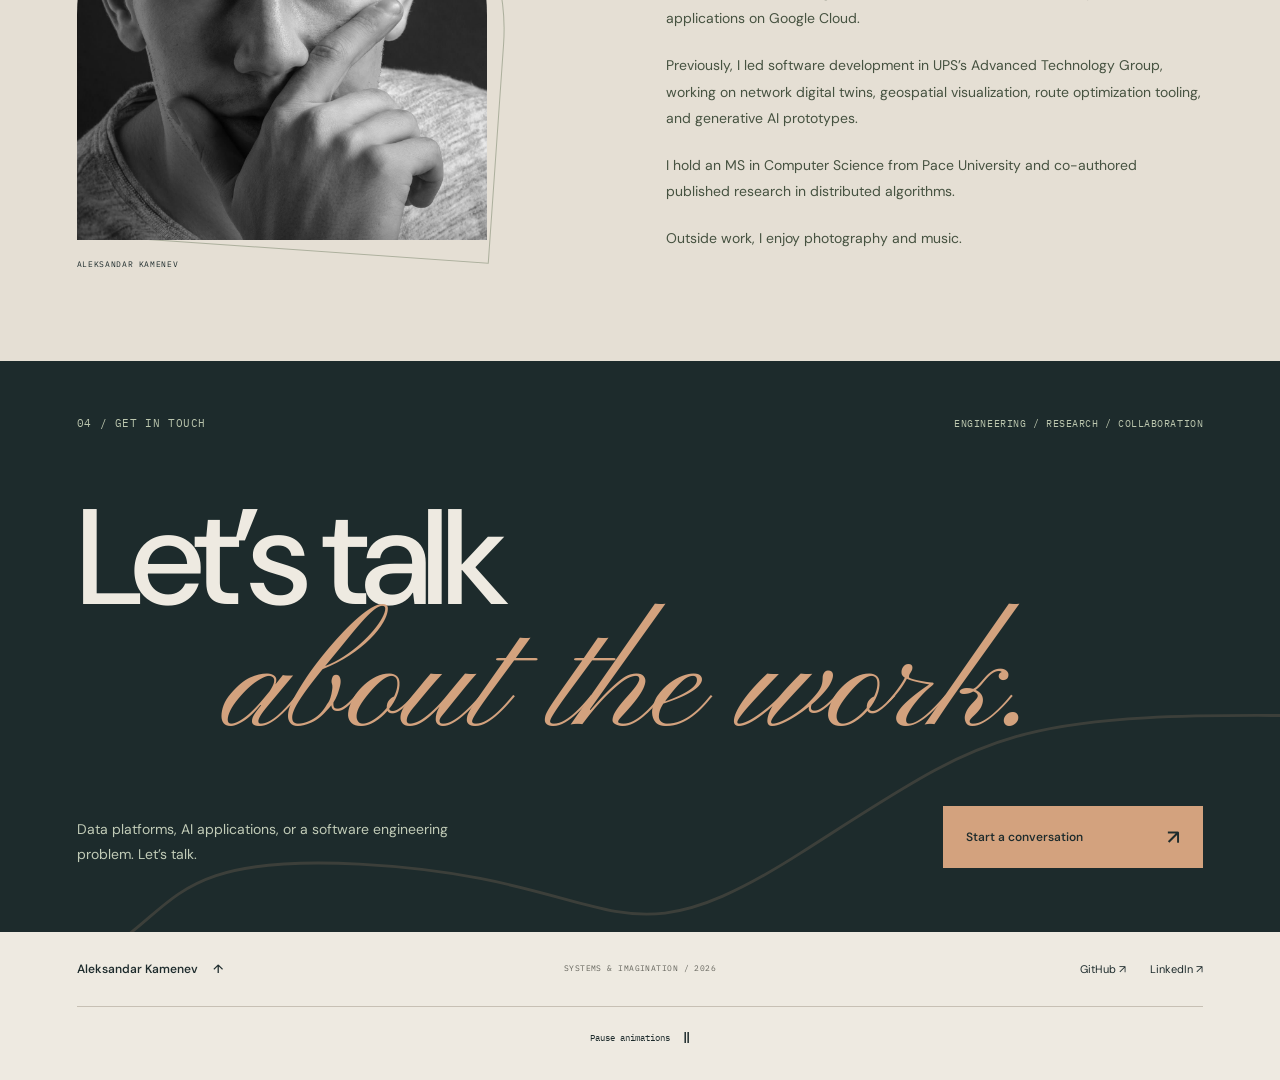
==== commit cb7d2548: "Publish independent engineering case studies and MIT source links" ====
--- a/index.html
+++ b/index.html
@@ -18,7 +18,7 @@
   <link rel="preconnect" href="https://fonts.googleapis.com">
   <link rel="preconnect" href="https://fonts.gstatic.com" crossorigin>
   <link href="https://fonts.googleapis.com/css2?family=DM+Sans:wght@400;450;500;550;600;650;700&family=IBM+Plex+Mono:wght@400;500&family=Pinyon+Script&display=swap" rel="stylesheet">
-  <link rel="stylesheet" href="styles.css?v=c971bcd14662">
+  <link rel="stylesheet" href="styles.css?v=7d5a73049010">
   <script src="script.js?v=8aee24ad86c5" defer></script>
 </head>
 <body>
@@ -98,6 +98,15 @@
       <a class="all-repos" href="https://github.com/Alex-Kamenev?tab=repositories" target="_blank" rel="noopener noreferrer"><span>More code on GitHub.</span><span class="mono">VIEW REPOSITORIES <span aria-hidden="true">↗</span></span></a>
     </section>
 
+    <section class="independent section-pad" id="independent-projects" aria-labelledby="independent-title">
+      <div class="section-heading"><span class="eyebrow">INDEPENDENT PROJECTS</span><span class="mono muted">IMPLEMENTATION / EXPERIMENTS / SCOPED VALIDATION</span></div>
+      <div class="independent-heading"><h2 id="independent-title">Tools &amp; experiments.<span class="script">A closer look.</span></h2><p>Independent engineering projects in research tooling, developer infrastructure, and backend systems. Each case connects implementation with evidence.</p></div>
+      <div class="independent-cards">
+        <article class="independent-card"><span class="independent-kicker mono">01 / RESEARCH TOOLING</span><h3>ATLAS <br>Research Lab</h3><p>A standalone Python lab for synthetic learner simulation, baseline models, and temporal evaluation.</p><span class="independent-meta">Open source · MIT · synthetic data</span><a href="/work/atlas/">Read the case study <span aria-hidden="true">↗</span><span class="sr-only">: ATLAS Research Lab</span></a></article>
+        <article class="independent-card"><span class="independent-kicker mono">02 / DEVELOPER TOOLING</span><h3>Local developer <br>platform</h3><p>A persistent SQLite code graph for repository maps, symbol search, dependencies, and test navigation.</p><span class="independent-meta">MIT graph component · prototype</span><a href="/work/local-developer-platform/">Read the case study <span aria-hidden="true">↗</span><span class="sr-only">: Local Developer Platform</span></a></article>
+        <article class="independent-card"><span class="independent-kicker mono">03 / BACKEND ENGINEERING</span><h3>Frontage</h3><p>Backend foundations for tenant-scoped content workflows, leased jobs, and publication decisions.</p><span class="independent-meta">MIT pure-core extract · prototype</span><a href="/work/frontage/">Read the case study <span aria-hidden="true">↗</span><span class="sr-only">: Frontage</span></a></article>
+      </div>
+    </section>
     <section class="trajectory section-pad" id="trajectory" aria-labelledby="trajectory-title">
       <div class="section-heading"><span class="eyebrow">02 / EXPERIENCE</span><span class="mono muted">ONTRAC · UPS · PACE</span></div>
       <div class="trajectory-layout"><div class="trajectory-intro"><h2 id="trajectory-title">Experience.<br><span class="script">And education.</span></h2><p>Professional work in logistics software, data platforms, and AI, supported by graduate study and published research.</p><a class="text-link" href="https://www.linkedin.com/in/aleksandar-kamenev/" target="_blank" rel="noopener noreferrer">Full professional background <span aria-hidden="true">↗</span></a></div>
--- a/styles.css
+++ b/styles.css
@@ -44,3 +44,21 @@
 @media(hover:none) and (pointer:coarse){.network-hint .hint-pointer,.motion-paused .network-hint .hint-paused{display:none}.network-hint .hint-touch{display:block}}
 .network-keyboard .network-hint .hint-pointer,.network-keyboard .network-hint .hint-touch,.network-keyboard .network-hint .hint-paused{display:none}
 .network-keyboard .network-hint .hint-keys{display:block}
+/* Independent work follows the four professional and public-evidence entries. */
+.independent{padding-block:65px 70px;background:#e5dfd4;border-bottom:1px solid #c7c0b4}
+.independent-heading{display:flex;justify-content:space-between;align-items:end;gap:60px;margin:40px 0 35px}
+.independent-heading h2{font-size:clamp(38px,4.2vw,62px)}
+.independent-heading h2 .script{display:block;font-size:1.25em;line-height:1.02;margin-top:4px;color:#89674f}
+.independent-heading>p{max-width:300px;font-size:13px;line-height:1.85;color:#5f625b}
+.independent-cards{display:grid;grid-template-columns:repeat(3,1fr);gap:30px}
+.independent-card{display:flex;flex-direction:column;align-items:start;min-width:0;padding:24px 0 0;border-top:1px solid #aaa28f}
+.independent-kicker{font-size:8px;color:#726653}
+.independent-card h3{min-height:70px;font-size:29px;line-height:1.13;letter-spacing:-.045em;margin:20px 0 17px}
+.independent-card>p{font-size:13px;line-height:1.85;color:#525e56;max-width:340px}
+.independent-meta{font:8px/1.8 var(--mono);color:#6b685e;margin-top:18px}
+.independent-card>a{display:flex;justify-content:space-between;align-items:center;gap:30px;width:100%;padding-top:24px;margin-top:auto;font-size:11px;text-decoration:underline;text-underline-offset:5px}
+.independent-card>a>span[aria-hidden]{font-size:23px;text-decoration:none}
+.independent-card>a:hover{color:#805338}
+@media(max-width:800px){.independent{padding-block:47px 50px}.independent-heading{gap:35px;margin-top:34px}.independent-heading h2{font-size:39px}.independent-heading>p{max-width:240px;font-size:12px}.independent-cards{gap:22px}.independent-card h3{font-size:24px;min-height:82px}.independent-card>p{font-size:12px}.independent-kicker{font-size:7px}.independent-meta{font-size:7px}.independent-card>a{font-size:10px;gap:15px}}
+@media(max-width:620px){.independent{padding-block:38px 42px}.independent-heading{display:block;margin:30px 0}.independent-heading h2{font-size:41px}.independent-heading>p{max-width:370px;margin-top:23px;font-size:13px}.independent-cards{display:block}.independent-card{padding-top:21px;margin-top:29px}.independent-card:first-child{margin-top:0}.independent-card h3{min-height:0;font-size:28px;margin:16px 0 13px}.independent-card h3 br{display:none}.independent-card h3 br::after{content:' '}.independent-card>p{font-size:13px;max-width:420px}.independent-kicker{font-size:8px}.independent-meta{font-size:8px;margin-top:15px}.independent-card>a{font-size:11px;padding-top:18px;max-width:420px}.independent-card>a>span[aria-hidden]{font-size:22px}}
+@media(max-width:360px){.independent-heading h2{font-size:35px}.independent-card h3{font-size:26px}}
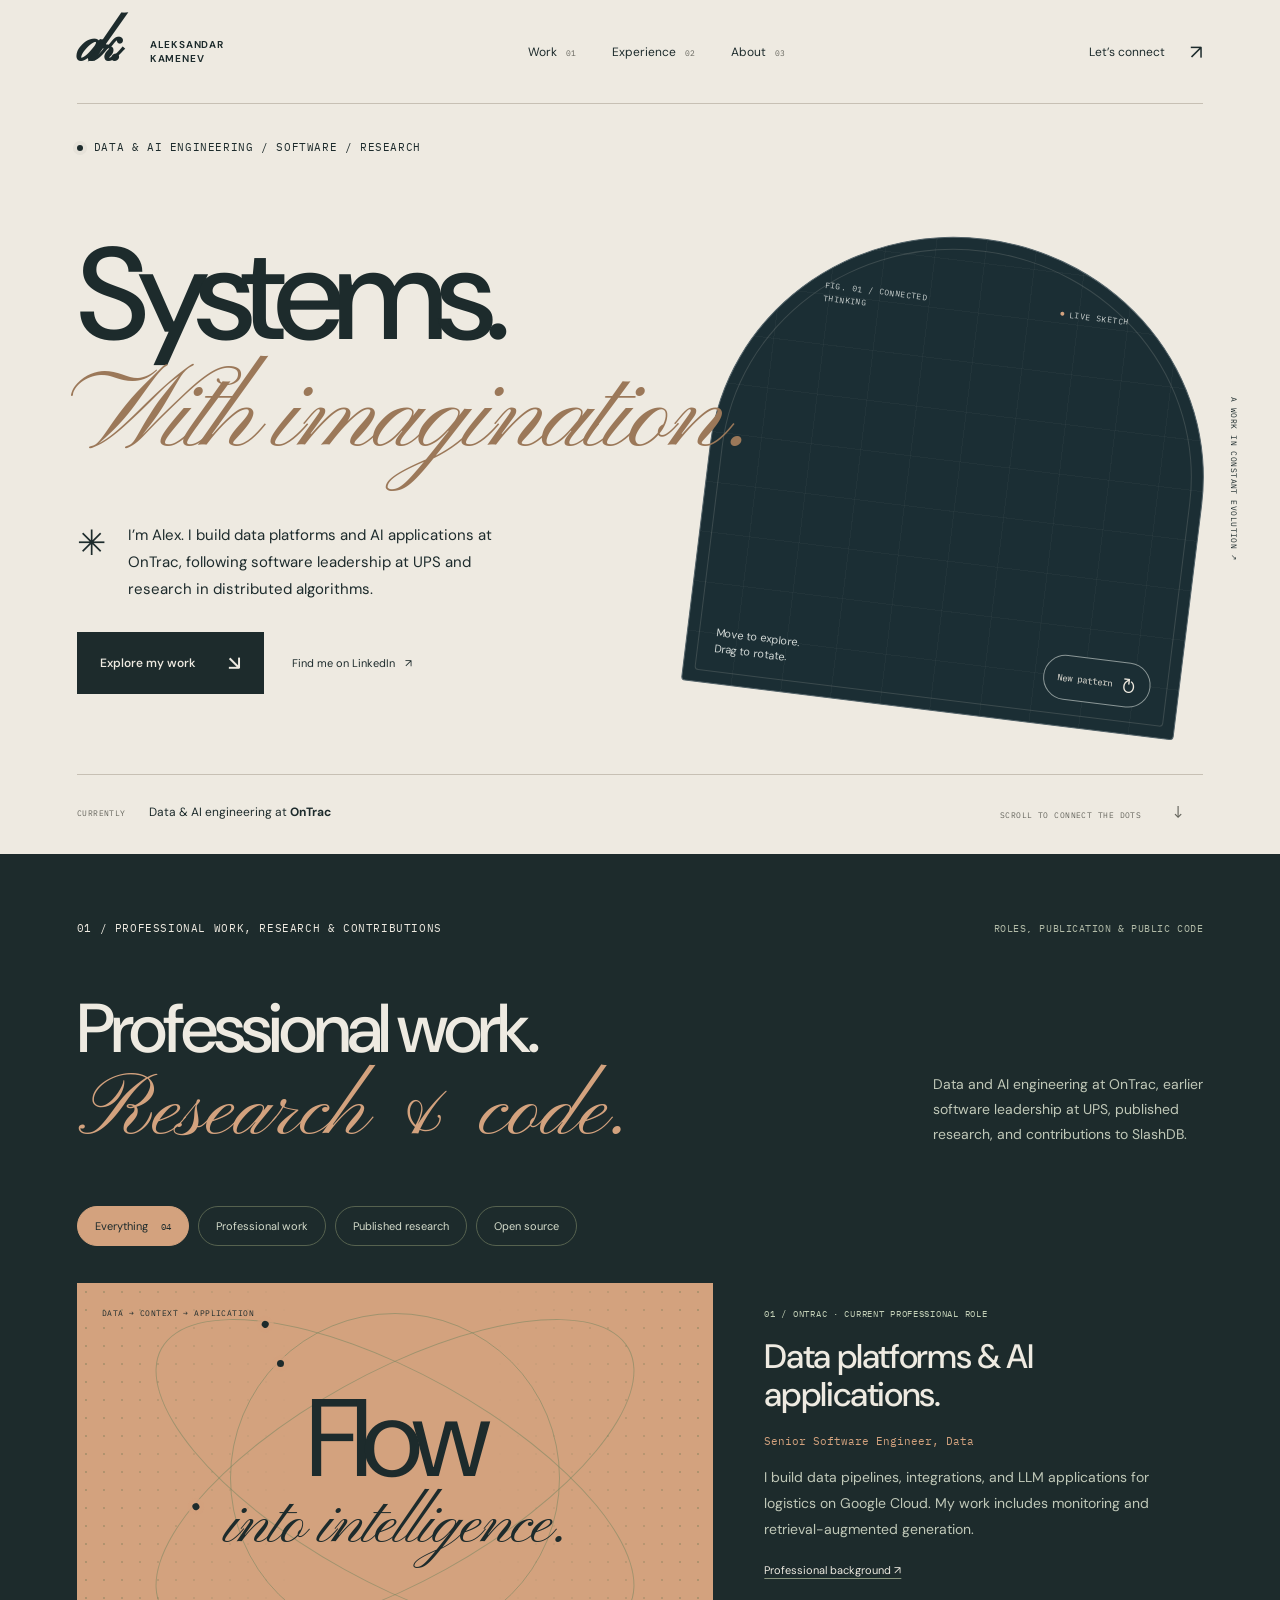
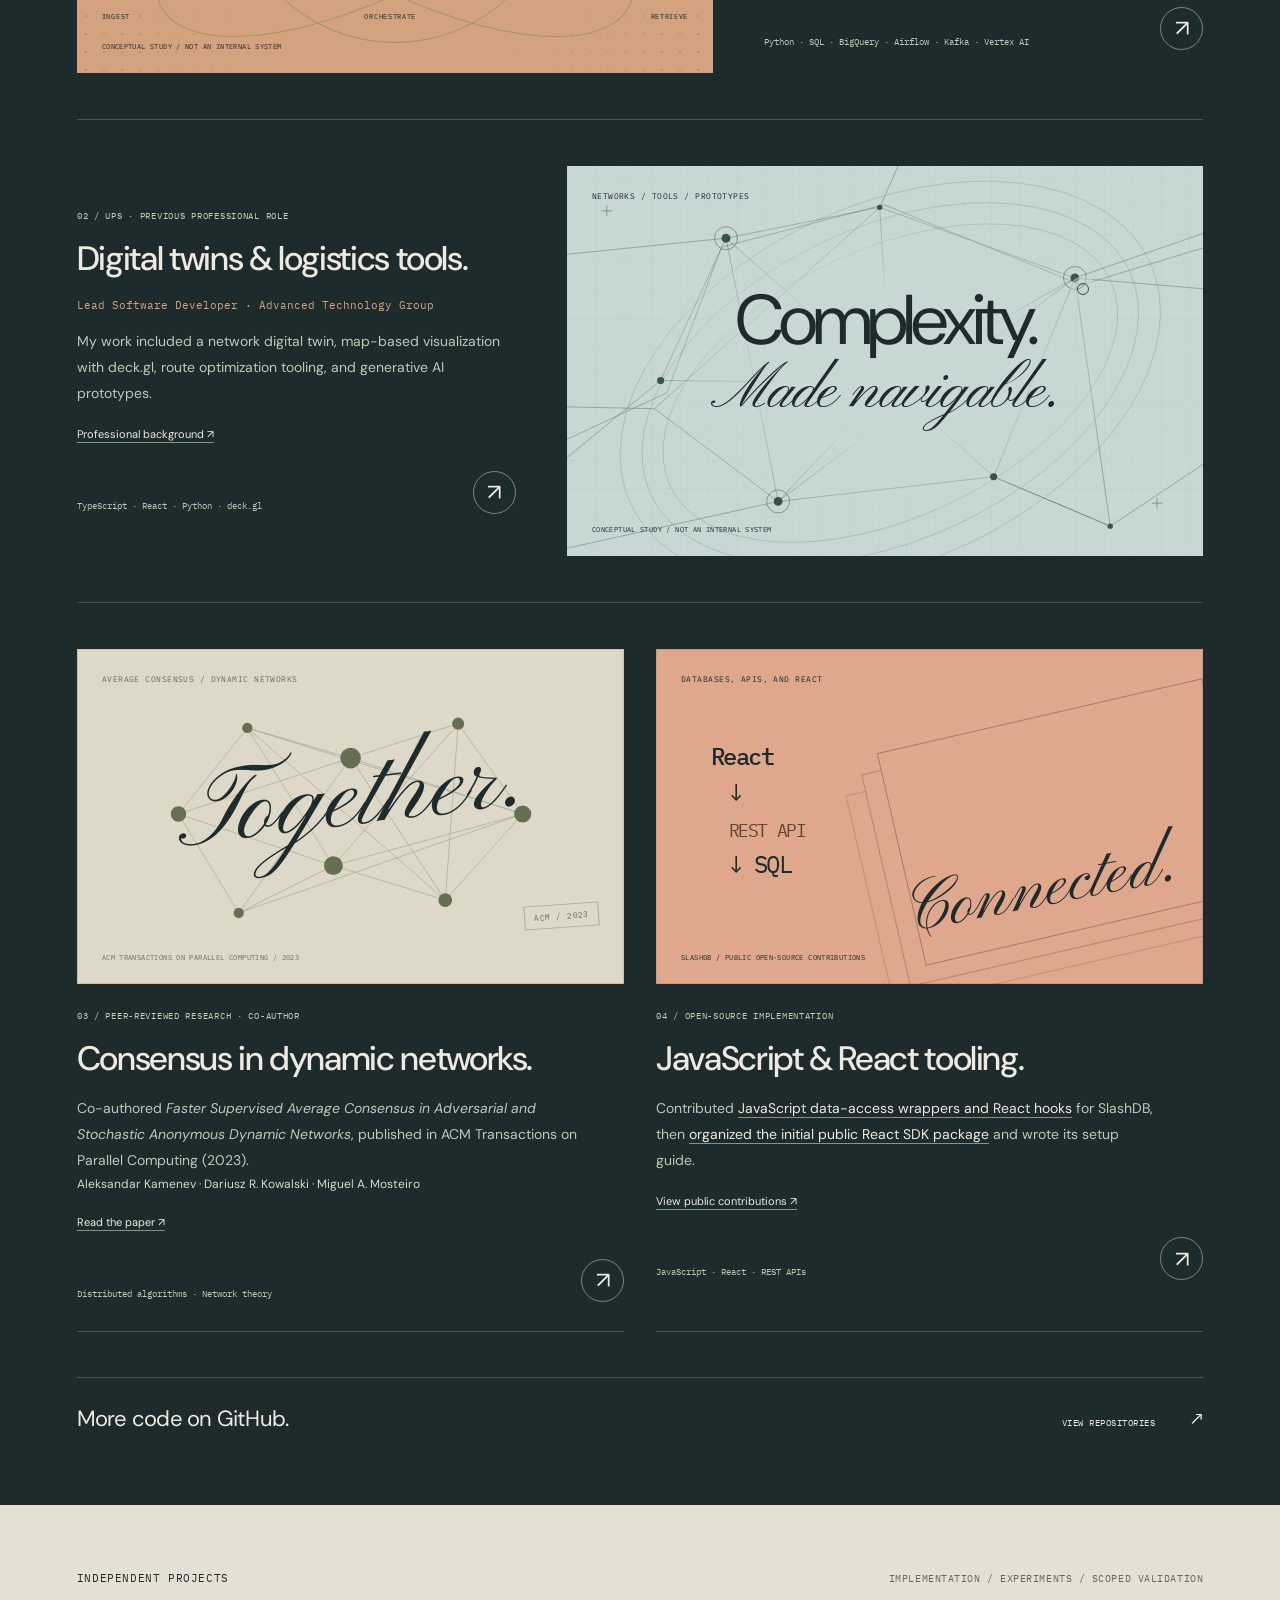
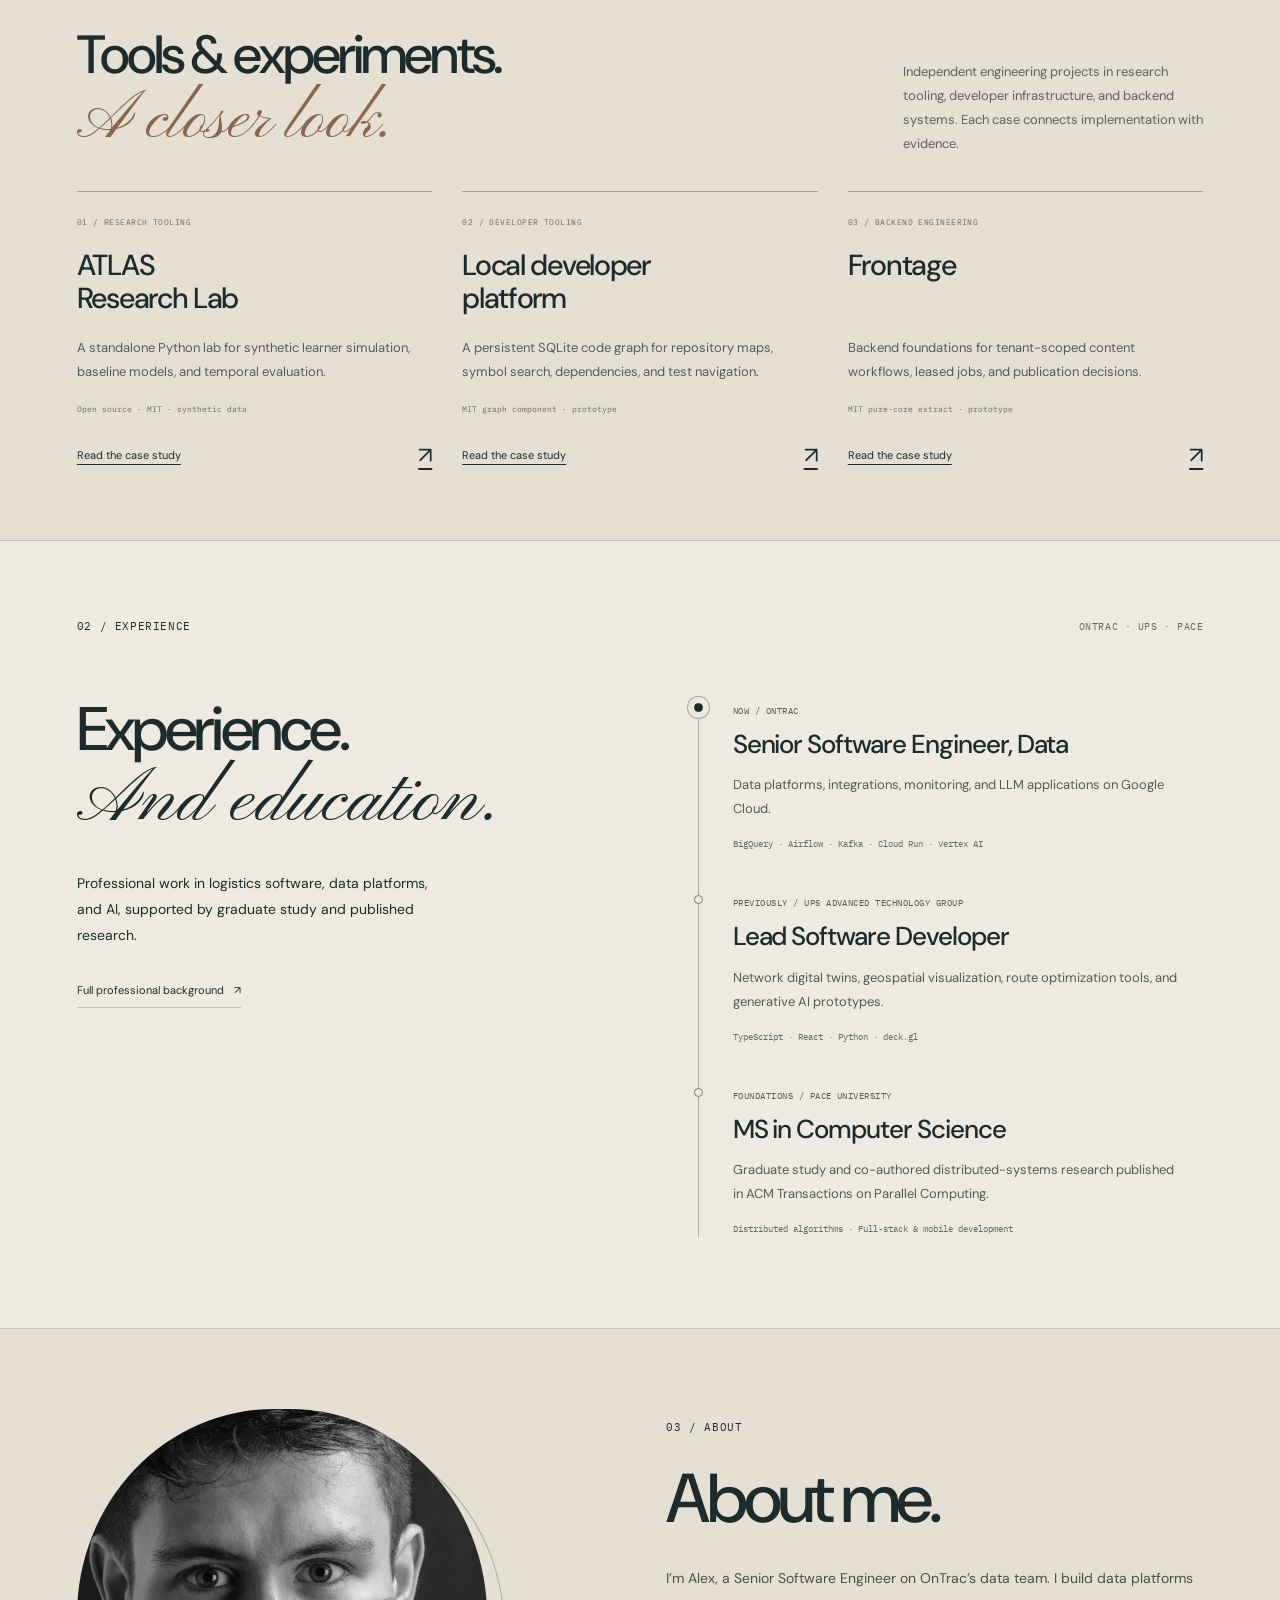
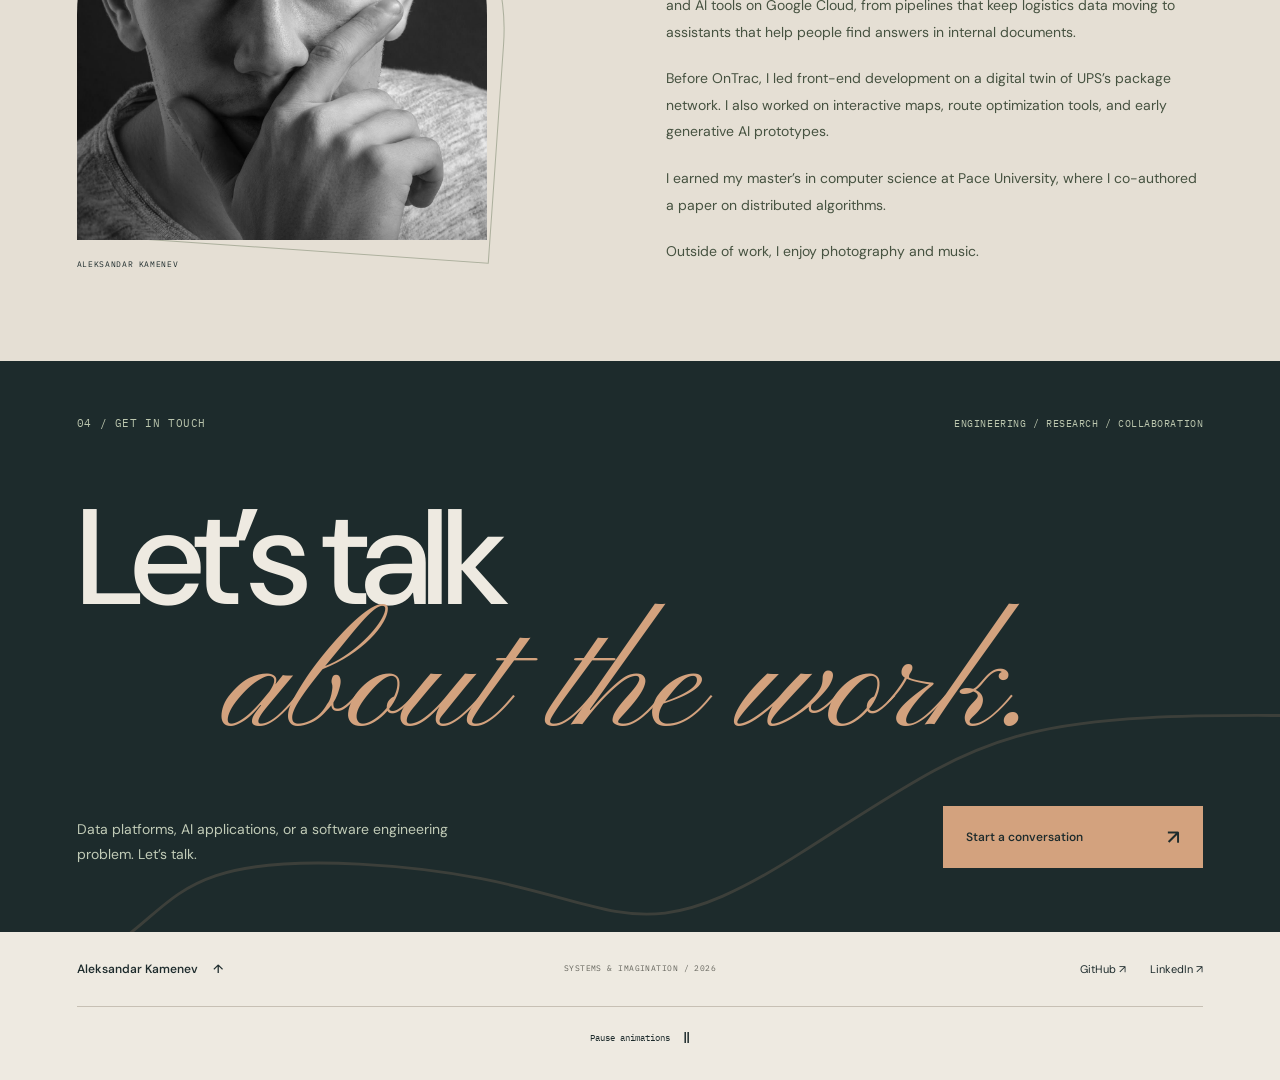
==== commit 1ba5bb19: "Publish updated About biography" ====
--- a/index.html
+++ b/index.html
@@ -119,7 +119,7 @@
 
     <section class="about section-pad" id="about" aria-labelledby="about-title">
       <div class="about-photo"><img src="images/Aleks.jpg" alt="Portrait of Aleksandar Kamenev" width="1356" height="1356" loading="lazy"><span class="photo-caption mono">ALEKSANDAR KAMENEV</span></div>
-      <div class="about-copy"><span class="eyebrow">03 / ABOUT</span><h2 id="about-title">About me.</h2><p>I’m a Senior Software Engineer, Data at OnTrac, focused on data platforms and AI applications on Google Cloud.</p><p>Previously, I led software development in UPS’s Advanced Technology Group, working on network digital twins, geospatial visualization, route optimization tooling, and generative AI prototypes.</p><p>I hold an MS in Computer Science from Pace University and co-authored published research in distributed algorithms.</p><p>Outside work, I enjoy photography and music.</p></div>
+      <div class="about-copy"><span class="eyebrow">03 / ABOUT</span><h2 id="about-title">About me.</h2><p>I’m Alex, a Senior Software Engineer on OnTrac’s data team. I build data platforms and AI tools on Google Cloud, from pipelines that keep logistics data moving to assistants that help people find answers in internal documents.</p><p>Before OnTrac, I led front-end development on a digital twin of UPS’s package network. I also worked on interactive maps, route optimization tools, and early generative AI prototypes.</p><p>I earned my master’s in computer science at Pace University, where I co-authored a paper on distributed algorithms.</p><p>Outside of work, I enjoy photography and music.</p></div>
     </section>
 
     <section class="contact section-pad" id="contact" aria-labelledby="contact-title">
